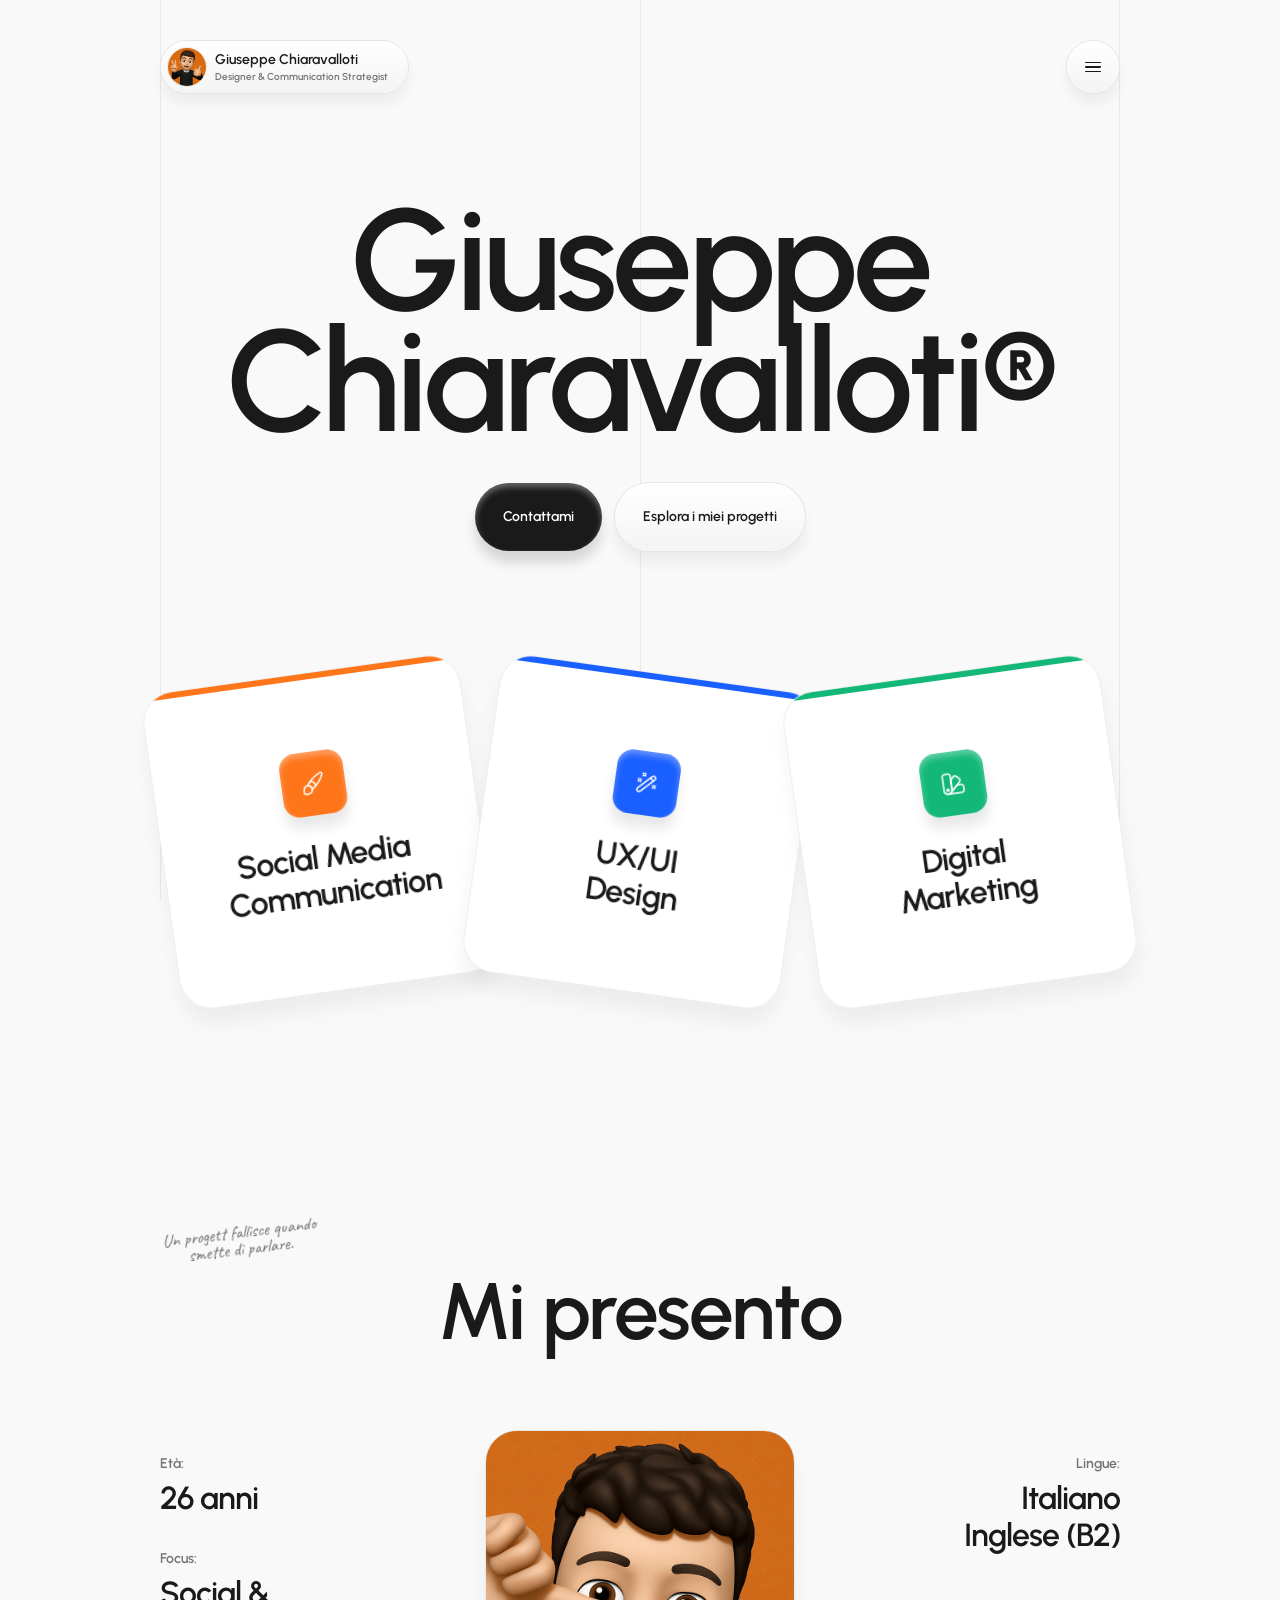
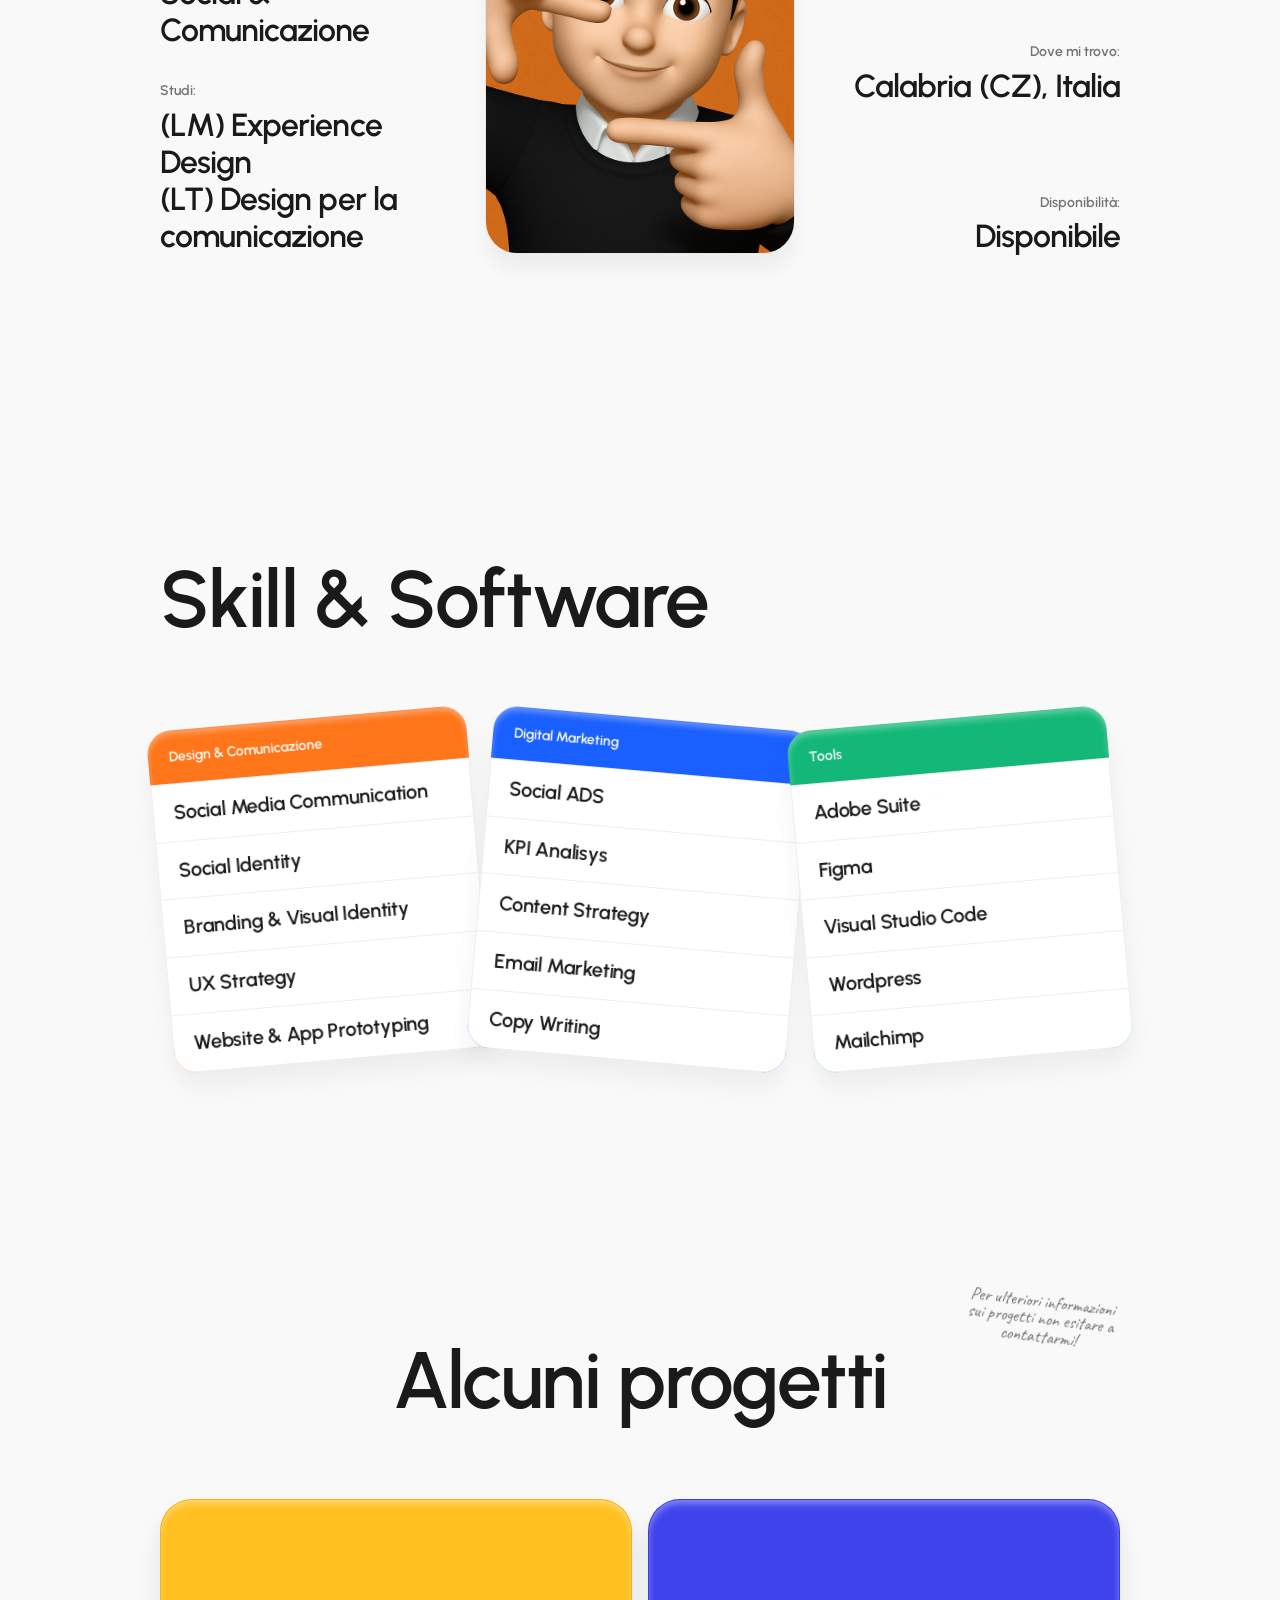
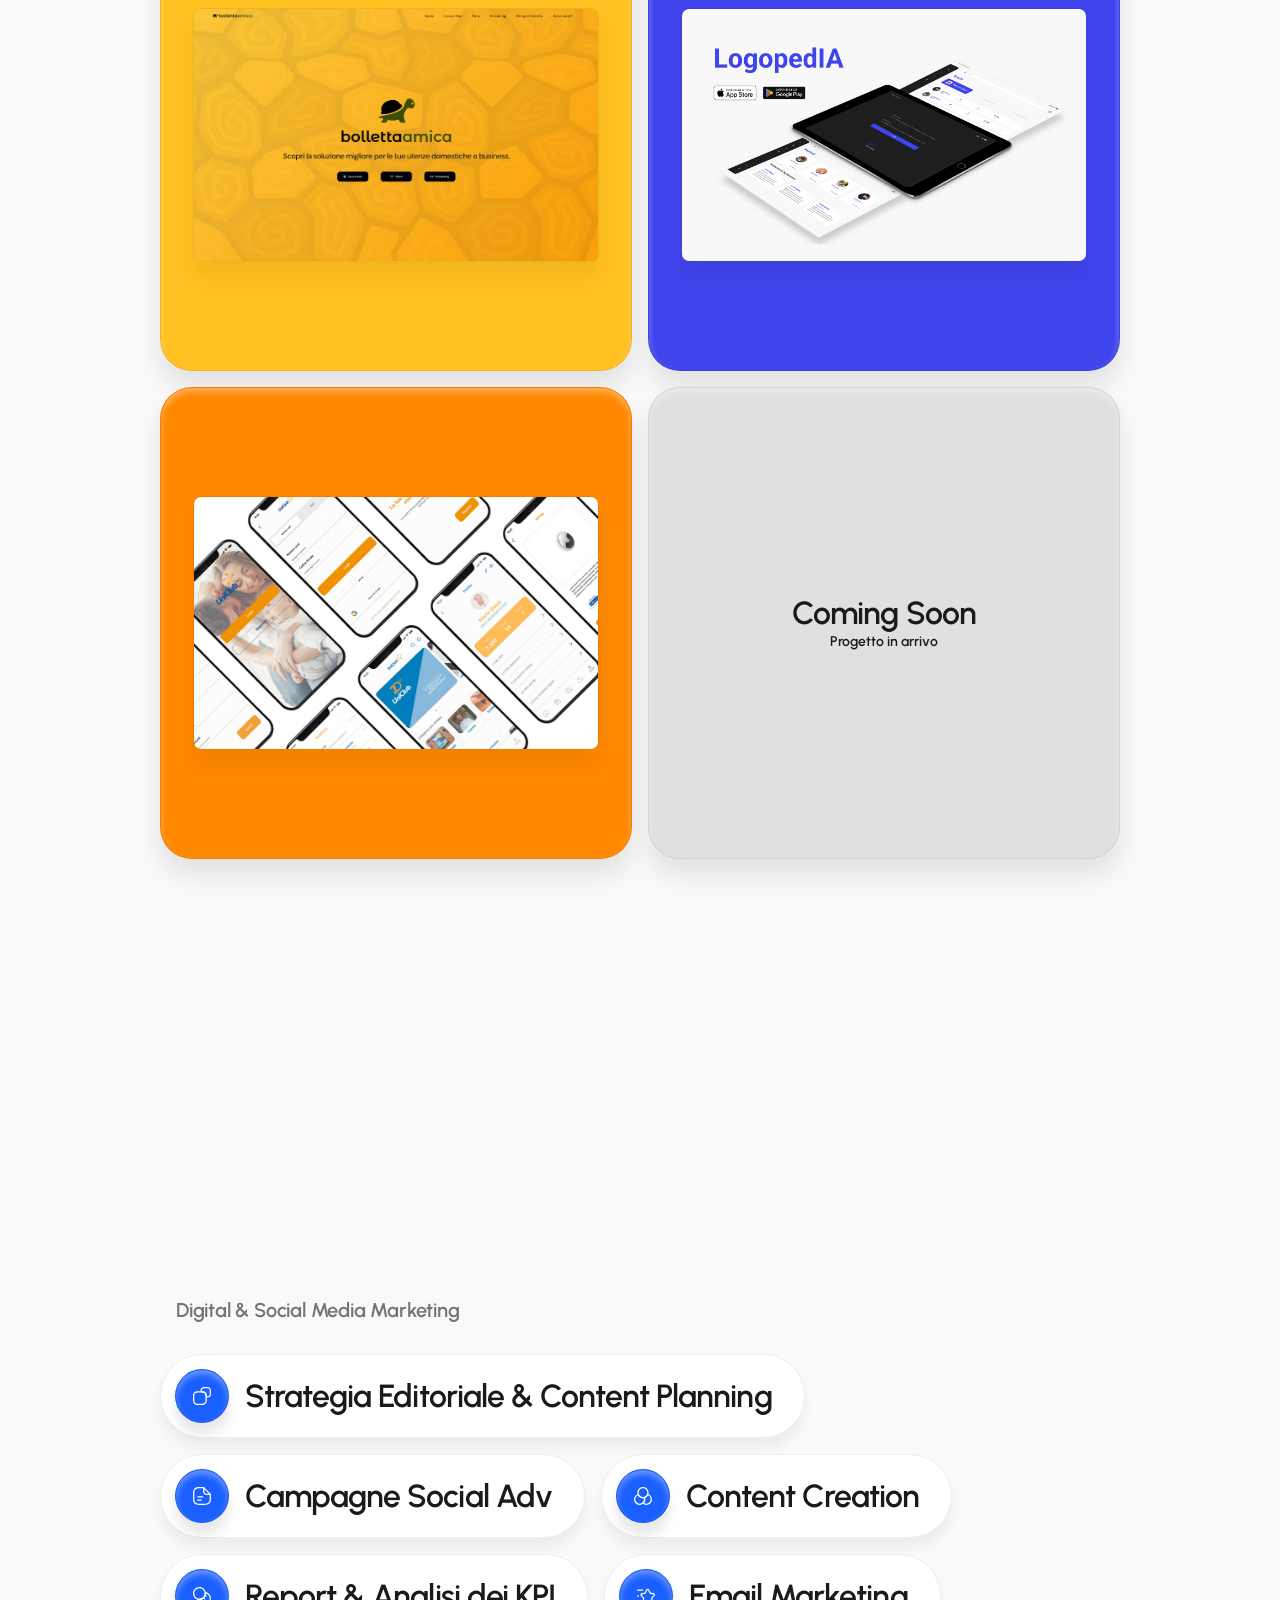
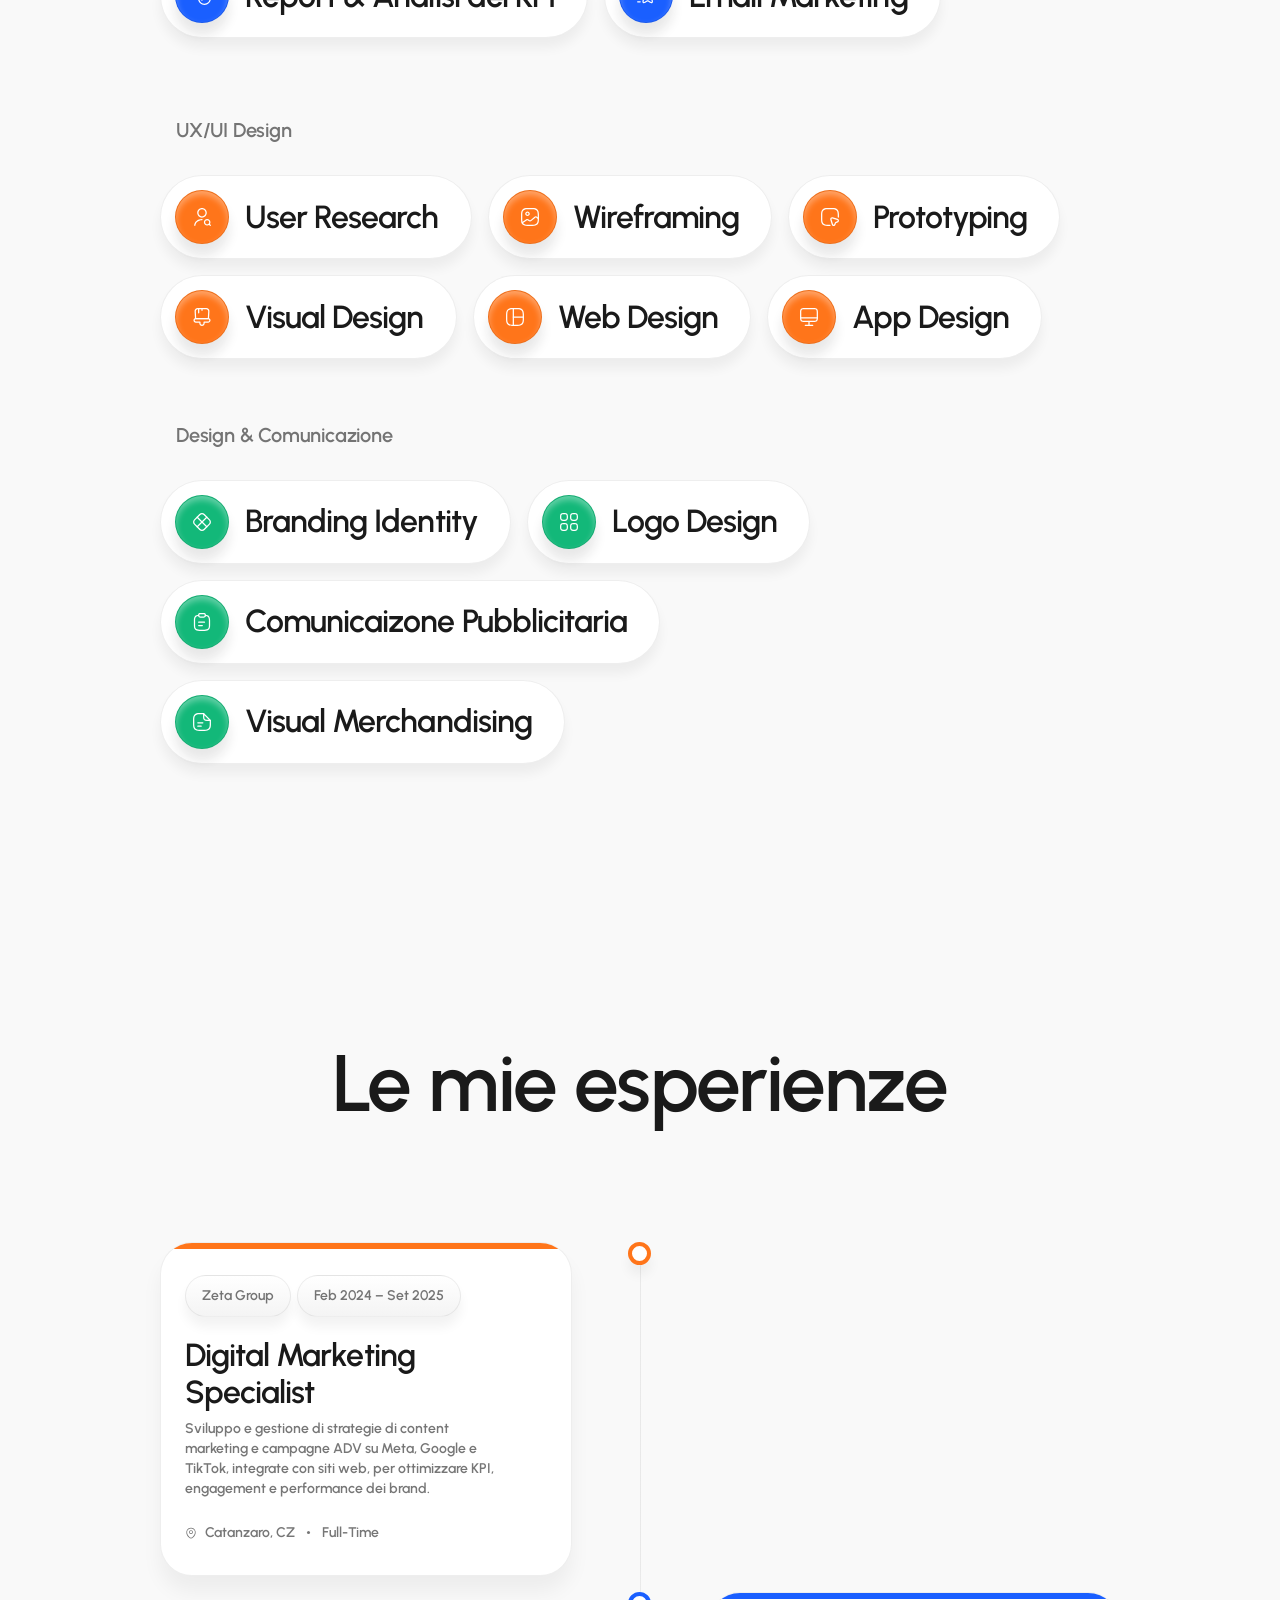
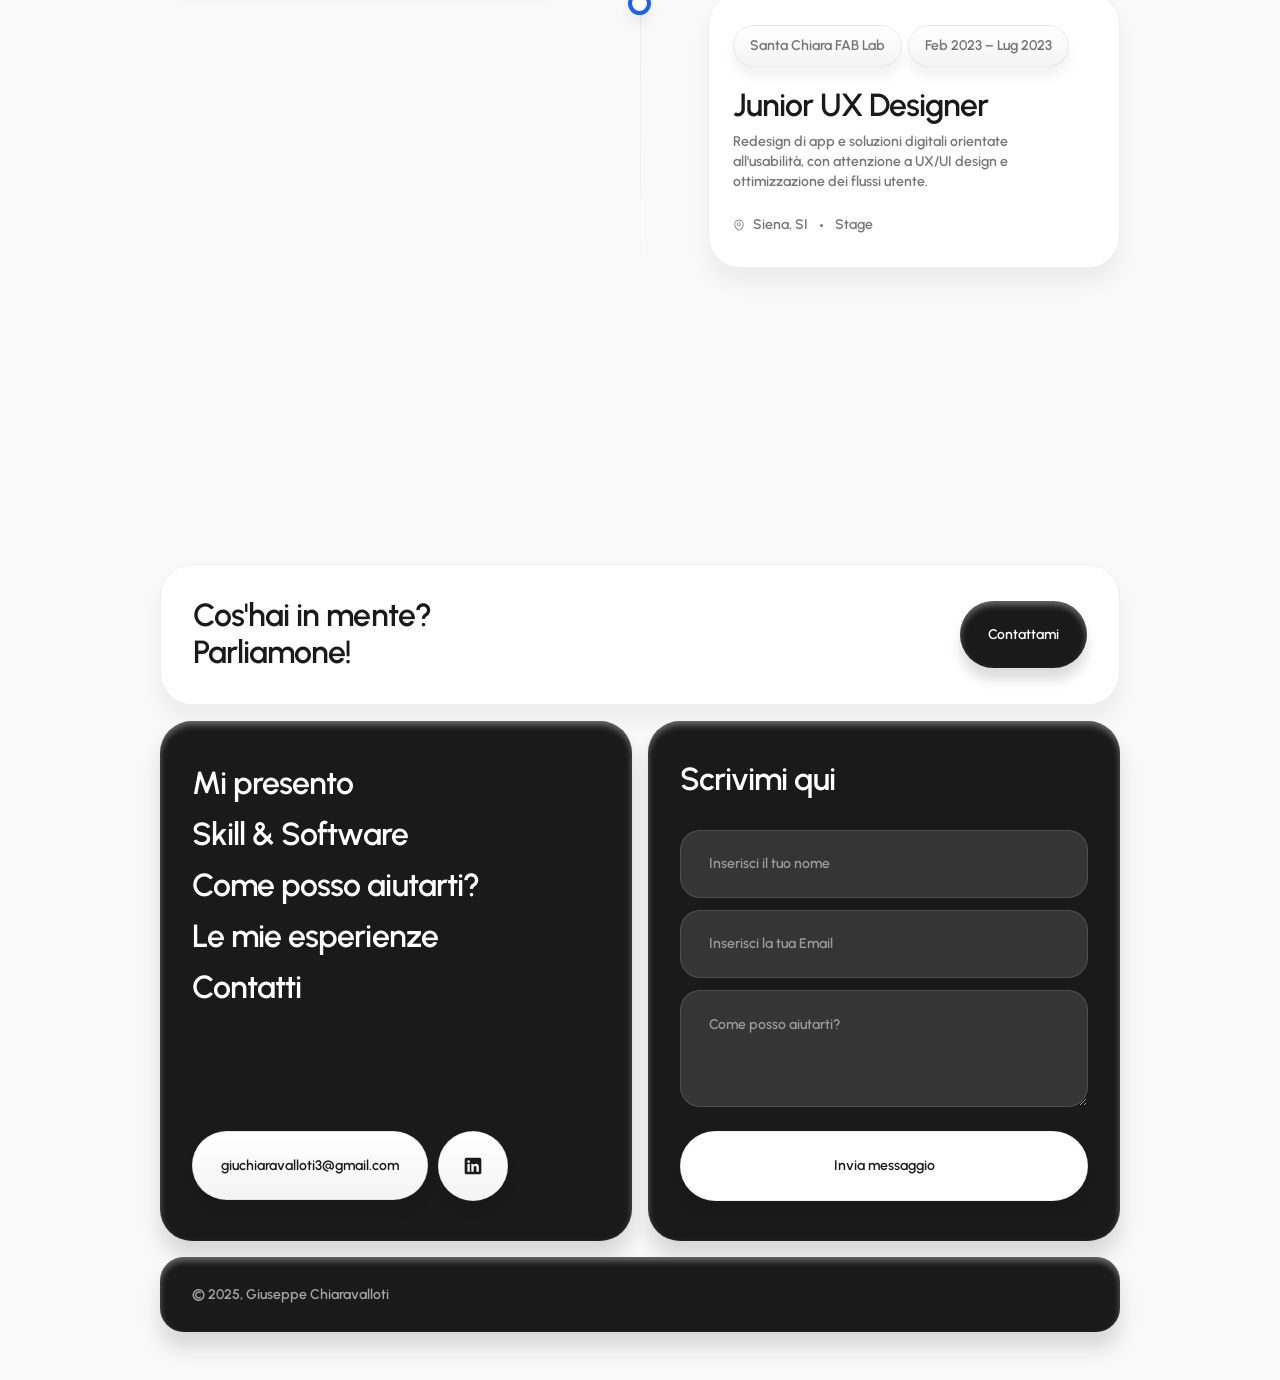
==== index.html @ de17a855 "recaptcha sul form" ====
<!DOCTYPE html>
<html data-wf-page="67daf0e9495d4f8da6fded02" data-wf-site="67daf0e9495d4f8da6fdecf4" lang="en" data-wf-locale="en">

<head>
    <meta charset="utf-8">
    <title>Giuseppe Chiaravalloti – Designer & Communication Strategist</title>

    <!-- Meta Description -->
    <meta name="description"
        content="Portfolio di Giuseppe Chiaravalloti, Social Media Manager, Digital Marketing Designer e Communication Specialist. Specializzato in strategie di comunicazione, branding e design per il marketing digitale.">

    <!-- Open Graph -->
    <meta property="og:type" content="website">
    <meta property="og:title" content="Giuseppe Chiaravalloti – Designer & Communication Strategist">
    <meta property="og:description"
        content="Portfolio di Giuseppe Chiaravalloti, Social Media Manager, Digital Marketing Designer e Communication Specialist. Specializzato in strategie di comunicazione, branding e design per il marketing digitale.">
    <meta property="og:image" content="https://giuseppechiaravalloti.art/images/Anteprima.png">
    <meta property="og:url" content="https://giuseppechiaravalloti.art">

    <!-- Twitter Card -->
    <meta name="twitter:card" content="summary_large_image">
    <meta property="twitter:title" content="Giuseppe Chiaravalloti – Designer & Communication Strategist">
    <meta property="twitter:description"
        content="Portfolio di Giuseppe Chiaravalloti, Social Media Manager, Digital Marketing Designer e Communication Specialist. Specializzato in strategie di comunicazione, branding e design per il marketing digitale.">
    <meta property="twitter:image" content="https://giuseppechiaravalloti.art/images/Anteprima.png">

    <!-- Viewport & Other -->
    <meta name="viewport" content="width=device-width, initial-scale=1">
    <meta name="generator" content="Webflow">

    <!-- Styles & Fonts -->
    <link rel="stylesheet" href="css/style.css" type="text/css">
    <link href="https://fonts.googleapis.com" rel="preconnect">
    <link href="https://fonts.gstatic.com" rel="preconnect" crossorigin="anonymous">
    <script src="js/webfont.js" type="text/javascript"></script>
    <script type="text/javascript">
        WebFont.load({ google: { families: ["Urbanist:600", "Caveat:regular"] } });
    </script>
    <script type="text/javascript">
        !function (o, c) {
            var n = c.documentElement, t = " w-mod-";
            n.className += t + "js",
                ("ontouchstart" in o || (o.DocumentTouch && c instanceof DocumentTouch)) && (n.className += t + "touch")
        }(window, document);
    </script>

    <!-- Icons -->
    <link rel="icon" href="images/favicon.png" type="image/png">
    <link rel="shortcut icon" href="images/favicon.ico" type="image/x-icon">
    <link rel="icon" type="image/svg+xml" href="images/favicon.svg">
    <link rel="apple-touch-icon" sizes="180x180" href="images/apple-touch-icon.png">
    <meta name="apple-mobile-web-app-title" content="Giuseppe Chiaravalloti">

    <!-- Web App Manifest -->
    <link rel="manifest" href="manifest.json">

    <!-- hCaptcha -->
    <script src="https://js.hcaptcha.com/1/api.js" async defer></script>


    <!-- Basic Style -->
    <style>
        body {
            -webkit-font-smoothing: antialiased;
            -moz-font-smoothing: antialiased;
            -o-font-smoothing: antialiased;
        }
    </style>
</head>


<body>
    <nav data-wf--nav--variant="base" class="nav">
        <div class="w-layout-blockcontainer container w-container">
            <div class="nav-content">
                <div class="logo"><a href="/" aria-current="page" class="logo-content w-inline-block w--current"><img
                            src="images/gc.png" loading="lazy" alt="Giuseppe Chiaravalloti" class="logo-person-image">
                        <div class="logo-person-info">
                            <div class="semibold-s">Giuseppe Chiaravalloti</div>
                            <div class="semibold-xs logo-person-position">Designer & Communication Strategist</div>
                        </div>
                    </a>
                    <div class="logo-icon-button"><a data-wf--icon-button--variant="small"
                            href="mailto:giuseppechiaravalloti3@gmail.com?subject=Ciao!"
                            class="icon-button w-variant-1bda0970-cbb0-e0e6-2417-bcb7c546688c w-inline-block"><img
                                src="images/67dbd9e5fdc56c9a143bfb6c_Sms.svg" loading="lazy" alt="Email"
                                class="icon-button-media w-variant-1bda0970-cbb0-e0e6-2417-bcb7c546688c">
                            <div class="icon-button-background"></div>
                        </a></div>
                    <div class="logo-background"></div>
                </div>
                <div class="menu-icon-button"><a data-wf--icon-button--variant="big" href="/" aria-current="page"
                        class="icon-button w-inline-block w--current"><img
                            src="images/67dbe82e4cd8c9bbd04ee299_Home.svg" loading="lazy" alt="Home"
                            class="icon-button-media">
                        <div class="icon-button-background"></div>
                    </a></div>
                <div class="menu-button">
                    <div class="menu-button-icon">
                        <div class="menu-button-icon-line first-line"></div>
                        <div class="menu-button-icon-line second-line"></div>
                        <div class="menu-button-icon-line third-line"></div>
                    </div>
                    <div class="menu-button-background"></div>
                </div>
            </div>
        </div>
        <div class="menu">
            <div class="w-layout-blockcontainer container menu-container w-container">
                <div class="menu-content">
                    <div class="nav-menu">
                        <div class="nav-menu-items"><a data-wf--menu-item--variant="nav" href="#about"
                                class="menu-item w-variant-6e9aa1ab-8704-d00c-4b8d-5a12211e1586 w-inline-block">
                                <div class="menu-item-text w-variant-6e9aa1ab-8704-d00c-4b8d-5a12211e1586">Mi presento
                                </div>
                            </a><a data-wf--menu-item--variant="nav" href="#skill"
                                class="menu-item w-variant-6e9aa1ab-8704-d00c-4b8d-5a12211e1586 w-inline-block">
                                <div class="menu-item-text w-variant-6e9aa1ab-8704-d00c-4b8d-5a12211e1586">Skill &
                                    Software</div>
                            </a><a data-wf--menu-item--variant="nav" href="#services"
                                class="menu-item w-variant-6e9aa1ab-8704-d00c-4b8d-5a12211e1586 w-inline-block">
                                <div class="menu-item-text w-variant-6e9aa1ab-8704-d00c-4b8d-5a12211e1586">Come posso
                                    aiutarti?
                                </div>
                            </a><a data-wf--menu-item--variant="nav" href="#experience"
                                class="menu-item w-variant-6e9aa1ab-8704-d00c-4b8d-5a12211e1586 w-inline-block">
                                <div class="menu-item-text w-variant-6e9aa1ab-8704-d00c-4b8d-5a12211e1586">Le mie
                                    esperienze
                                </div>
                            </a><a data-wf--menu-item--variant="nav" href="#contact"
                                class="menu-item w-variant-6e9aa1ab-8704-d00c-4b8d-5a12211e1586 w-inline-block">
                                <div class="menu-item-text w-variant-6e9aa1ab-8704-d00c-4b8d-5a12211e1586">Contatti
                                </div>
                            </a></div>
                    </div>
                    <div class="semibold-s">© 2025, Giuseppe Chiaravalloti</div>
                </div>
            </div>
            <div class="lines">
                <div class="w-layout-blockcontainer container w-container">
                    <div class="lines-content">
                        <div class="line"></div>
                        <div class="line"></div>
                        <div class="line"></div>
                    </div>
                </div>
            </div>
        </div>
    </nav>
    <div class="lines">
        <div class="w-layout-blockcontainer container w-container">
            <div class="lines-content">
                <div class="line"></div>
                <div class="line"></div>
                <div class="line"></div>
            </div>
        </div>
    </div>
    <main class="hero">
        <div class="w-layout-blockcontainer container w-container">
            <div class="hero-content">
                <div class="hero-offer">
                    <div class="hero-heading">
                        <h1 class="h1">Giuseppe<br>Chiaravalloti®</h1>
                    </div>
                    <div class="buttons-wrapper"><a data-wf--button--variant="primary"
                            href="mailto:giuseppechiaravalloti3@gmail.com?subject=Ciao!" class="button w-inline-block">
                            <div class="semibold-s button-text">Contattami</div>
                            <div class="button-background"></div>
                        </a><a data-wf--button--variant="secondary" href="#works"
                            class="button w-variant-382221c4-5720-5285-ed6e-a2be61dc1132 w-inline-block">
                            <div class="semibold-s button-text">Esplora i miei progetti</div>
                            <div class="button-background w-variant-382221c4-5720-5285-ed6e-a2be61dc1132"></div>
                        </a></div>
                </div>
                <div class="rotated-blocks">
                    <div class="industry-block-wrapper first-block">
                        <div data-wf--industry-block--variant="orange" class="industry-block">
                            <div data-wf--icon-block--variant="orange" class="icon-block"><img
                                    src="images/67dbf814800e4647a624cf1b_Brush.svg" loading="lazy" alt=""
                                    class="icon-block-media"></div>
                            <div class="industrty-block-heading">
                                <h3 class="h3 industry-block-name">Social Media<br>Communication</h3>
                            </div>
                            <div class="industry-block-line"></div>
                        </div>
                    </div>
                    <div class="industry-block-wrapper second-block">
                        <div data-wf--industry-block--variant="blue" class="industry-block">
                            <div data-wf--icon-block--variant="blue"
                                class="icon-block w-variant-987ae8be-7901-82e6-b30a-44956ad60e00"><img
                                    src="images/67dbf823018d9fdacc6f674a_Magic%20Pen.svg" loading="lazy" alt=""
                                    class="icon-block-media"></div>
                            <div class="industrty-block-heading">
                                <h3 class="h3 industry-block-name">UX/UI<br>Design</h3>
                            </div>
                            <div class="industry-block-line w-variant-f71ad031-af63-308a-8193-2f28d2c75262"></div>
                        </div>
                    </div>
                    <div class="industry-block-wrapper third-block">
                        <div data-wf--industry-block--variant="green" class="industry-block">
                            <div data-wf--icon-block--variant="green"
                                class="icon-block w-variant-0ed7c6b6-8130-fc1e-514a-2c03df56a5c0"><img
                                    src="images/67dbf81426898258e753dcc7_Color%20Swatch.svg" loading="lazy" alt=""
                                    class="icon-block-media"></div>
                            <div class="industrty-block-heading">
                                <h3 class="h3 industry-block-name">Digital<br>Marketing</h3>
                            </div>
                            <div class="industry-block-line w-variant-b568697b-b4cd-65cf-ea39-b88b7c3f28e4"></div>
                        </div>
                    </div>
                </div>
            </div>
        </div>
    </main>
    <section id="about" class="section">
        <div class="w-layout-blockcontainer container w-container">
            <div class="section-content">
                <div class="section-heading center-heading">
                    <div class="heading-wrapper center-heading">
                        <h2 class="h2">Mi presento</h2>
                        <p class="handwritten heading-left-caption">Un progett fallisce quando smette di parlare.</p>
                    </div>
                </div>
                <div class="about-info">
                    <div class="about-info-blocks">
                        <div data-wf--info-block--variant="left" class="info-block">
                            <div class="semibold-s info-block-name">Età:</div>
                            <div class="semibold-l info-block-value">26 anni</div>
                        </div>
                        <div data-wf--info-block--variant="left" class="info-block">
                            <div class="semibold-s info-block-name">Focus:</div>
                            <div class="semibold-l info-block-value">Social & Comunicazione</div>
                        </div>
                        <div data-wf--info-block--variant="left" class="info-block">
                            <div class="semibold-s info-block-name">Studi:</div>
                            <div class="semibold-l info-block-value">(LM) Experience Design <br> (LT) Design per la
                                comunicazione </div>
                        </div>
                    </div><img src="images/minigc.png" loading="lazy"
                        id="w-node-_8d1a3b84-7967-f3fd-42db-723978cef5bf-a6fded02" alt="Giuseppe Chiaravalloti"
                        class="about-image">
                    <div id="w-node-f19b1a86-9dea-1840-303c-07d2718aea40-a6fded02" class="about-info-blocks">
                        <div data-wf--info-block--variant="right"
                            class="info-block w-variant-c6723cf6-f98c-16bb-aef3-a9a5ed6363b9">
                            <div class="semibold-s info-block-name">Lingue:</div>
                            <div class="semibold-l info-block-value">Italiano <br> Inglese (B2) </div>
                        </div>
                        <div data-wf--info-block--variant="right"
                            class="info-block w-variant-c6723cf6-f98c-16bb-aef3-a9a5ed6363b9">
                            <div class="semibold-s info-block-name">Dove mi trovo:</div>
                            <div class="semibold-l info-block-value">Calabria (CZ), Italia</div>
                        </div>
                        <div data-wf--info-block--variant="right"
                            class="info-block w-variant-c6723cf6-f98c-16bb-aef3-a9a5ed6363b9">
                            <div class="semibold-s info-block-name">Disponibilità:</div>
                            <div class="semibold-l info-block-value">Disponibile</div>
                        </div>
                    </div>
                </div>
            </div>
    </section>
    <section id="skill" class="section">
        <div class="w-layout-blockcontainer container w-container">
            <div class="section-content">
                <div class="section-heading">
                    <div class="heading-wrapper">
                        <h2 class="h2">Skill & Software</h2>
                    </div>
                </div>
                <div class="rotated-blocks skill-blocks">
                    <div class="skill-block-wrapper first-block">
                        <div data-wf--skill-block--variant="orange" class="skill-block">
                            <div class="skill-block-header">
                                <div class="semibold-s">Design & Comunicazione</div>
                            </div>
                            <div class="skill-items">
                                <div class="skill-item">
                                    <div class="semibold-m">Social Media Communication</div>
                                </div>
                                <div class="skill-item">
                                    <div class="semibold-m">Social Identity</div>
                                </div>
                                <div class="skill-item">
                                    <div class="semibold-m">Branding & Visual Identity</div>
                                </div>
                                <div class="skill-item">
                                    <div class="semibold-m">UX Strategy</div>
                                </div>
                                <div class="skill-item">
                                    <div class="semibold-m">Website & App Prototyping</div>
                                </div>
                            </div>
                        </div>
                    </div>
                    <div class="skill-block-wrapper second-block">
                        <div data-wf--skill-block--variant="blue"
                            class="skill-block w-variant-d8dfce16-dac7-6012-5a84-a44c383e3874">
                            <div class="skill-block-header">
                                <div class="semibold-s">Digital Marketing</div>
                            </div>
                            <div class="skill-items">
                                <div class="skill-item">
                                    <div class="semibold-m">Social ADS</div>
                                </div>
                                <div class="skill-item">
                                    <div class="semibold-m">KPI Analisys</div>
                                </div>
                                <div class="skill-item">
                                    <div class="semibold-m">Content Strategy</div>
                                </div>
                                <div class="skill-item">
                                    <div class="semibold-m">Email Marketing </div>
                                </div>
                                <div class="skill-item">
                                    <div class="semibold-m">Copy Writing</div>
                                </div>
                            </div>
                        </div>
                    </div>
                    <div class="skill-block-wrapper third-block">
                        <div data-wf--skill-block--variant="green"
                            class="skill-block w-variant-578e06c4-4dcb-2c68-87c3-b366f6ea326d">
                            <div class="skill-block-header">
                                <div class="semibold-s">Tools</div>
                            </div>
                            <div class="skill-items">
                                <div class="skill-item">
                                    <div class="semibold-m">Adobe Suite</div>
                                </div>
                                <div class="skill-item">
                                    <div class="semibold-m">Figma</div>
                                </div>
                                <div class="skill-item">
                                    <div class="semibold-m">Visual Studio Code</div>
                                </div>
                                <div class="skill-item">
                                    <div class="semibold-m">Wordpress</div>
                                </div>
                                <div class="skill-item">
                                    <div class="semibold-m">Mailchimp</div>
                                </div>
                            </div>
                        </div>
                    </div>
                </div>
                <!--<div class="cta-banner">
                    <h3 class="h3 cta-banner-heading">Hai un'idea?</h3>
                    <div class="buttons-wrapper"><a data-wf--button--variant="primary"
                            href="mailto:giuseppechiaravalloti3@gmail.com?subject=Ciao!" class="button w-inline-block">
                            <div class="semibold-s button-text">Contattami</div>
                            <div class="button-background"></div>
                        </a>
                    </div>-->
            </div>
        </div>
        </div>
    </section>
    <section id="works" class="section">
        <div class="w-layout-blockcontainer container w-container">
            <div class="section-content">
                <div class="section-heading center-heading">
                    <div class="heading-wrapper center-heading">
                        <h2 class="h2">Alcuni progetti</h2>
                        <p class="handwritten heading-right-caption">Per ulteriori informazioni sui progetti non esitare
                            a contattarmi!</p>
                    </div>
                </div>
                <div class="works-list-wrapper w-dyn-list">
                    <div role="list" class="works-list w-dyn-items">
                        <div role="listitem" class="works-item w-dyn-item"><a style="background-color:#ffc020"
                                href="bollettaamica.html" target="_blank" class="work-block w-inline-block">
                                <div class="work-block-cover-wrapper"><img src="images/coverba.jpg" loading="lazy"
                                        alt="UniClub" class="work-block-cover"></div>
                                <div class="work-block-info-wrapper">
                                    <div class="work-block-info">
                                        <div data-wf--pill--variant="black"
                                            class="pill w-variant-e82741cb-cac9-98bb-5421-fe985df79575">
                                            <div class="semibold-s">Bolletta Amica</div>
                                        </div>
                                        <div data-wf--pill--variant="black"
                                            class="pill w-variant-e82741cb-cac9-98bb-5421-fe985df79575">
                                            <div class="pill-shape w-variant-e82741cb-cac9-98bb-5421-fe985df79575">
                                            </div>
                                            <div class="semibold-s">Digital Brand Redesign</div>
                                        </div>
                                    </div>
                                </div>
                            </a></div>
                        <div role="listitem" class="works-item w-dyn-item">
                            <a style="background-color:#4044ed" href="logopedia.html" target="_self"
                                class="work-block w-inline-block">
                                <div class="work-block-cover-wrapper">
                                    <img src="images/coverlo.jpg" loading="lazy" alt="LogopedIA"
                                        class="work-block-cover">
                                </div>
                                <div class="work-block-info-wrapper">
                                    <div class="work-block-info">
                                        <div data-wf--pill--variant="black"
                                            class="pill w-variant-e82741cb-cac9-98bb-5421-fe985df79575">
                                            <div class="semibold-s">LogopedIA</div>
                                        </div>
                                        <div data-wf--pill--variant="black"
                                            class="pill w-variant-e82741cb-cac9-98bb-5421-fe985df79575">
                                            <div class="pill-shape w-variant-e82741cb-cac9-98bb-5421-fe985df79575">
                                            </div>
                                            <div class="semibold-s">Concept Branding</div>
                                        </div>
                                    </div>
                                </div>
                            </a>
                        </div>
                        <!-- PER AGGIUNGERE CASE STUDIES TOGLIERE COMMENTI -->
                        <div role="listitem" class="works-item w-dyn-item"><a style="background-color:#ff8800"
                                href="uniclub.html" target="_blank" class="work-block w-inline-block">
                                <div class="work-block-cover-wrapper"><img src="images/coverun.jpg" loading="lazy"
                                        alt="Uniclub" class="work-block-cover"></div>
                                <div class="work-block-info-wrapper">
                                    <div class="work-block-info">
                                        <div data-wf--pill--variant="black"
                                            class="pill w-variant-e82741cb-cac9-98bb-5421-fe985df79575">
                                            <div class="semibold-s">UniClub</div>
                                        </div>
                                        <div data-wf--pill--variant="black"
                                            class="pill w-variant-e82741cb-cac9-98bb-5421-fe985df79575">
                                            <div class="pill-shape w-variant-e82741cb-cac9-98bb-5421-fe985df79575">
                                            </div>
                                            <div class="semibold-s">UI Redesign</div>
                                        </div>
                                    </div>
                                </div>
                            </a></div>
                        <div role="listitem" class="works-item w-dyn-item">
                            <div class="work-block work-block-soon" style="background-color:#e0e0e0">
                                <div class="work-block-cover-wrapper work-block-soon-wrapper">
                                    <div class="soon-content" style="text-align: center;">
                                        <h3 class="h3 soon-title">Coming Soon</h3>
                                        <p class="semibold-s soon-description">Progetto in arrivo</p>
                                    </div>
                                </div>
                                <div class="work-block-info-wrapper">
                                    <div class="work-block-info">
                                        <div data-wf--pill--variant="black"
                                            class="pill w-variant-e82741cb-cac9-98bb-5421-fe985df79575">
                                            <div class="semibold-s">Prossimamente</div>
                                        </div>
                                        <div data-wf--pill--variant="black"
                                            class="pill w-variant-e82741cb-cac9-98bb-5421-fe985df79575">
                                            <div class="pill-shape w-variant-e82741cb-cac9-98bb-5421-fe985df79575">
                                            </div>
                                            <div class="semibold-s">2025</div>
                                        </div>
                                    </div>
                                </div>
                            </div>
                        </div>
                        <!-- <div role="listitem" class="works-item w-dyn-item"><a style="background-color:#b12023"
                                href="/works/ashford" target="_blank" class="work-block w-inline-block">
                                <div class="work-block-cover-wrapper"><img
                                        src="images/67dc1d3aff298a122eef0811_Cover.avif" loading="lazy" alt="Ashford"
                                        class="work-block-cover"></div>
                                <div class="work-block-info-wrapper">
                                    <div class="work-block-info">
                                        <div data-wf--pill--variant="black"
                                            class="pill w-variant-e82741cb-cac9-98bb-5421-fe985df79575">
                                            <div class="semibold-s">Ashford</div>
                                        </div>
                                        <div data-wf--pill--variant="black"
                                            class="pill w-variant-e82741cb-cac9-98bb-5421-fe985df79575">
                                            <div class="pill-shape w-variant-e82741cb-cac9-98bb-5421-fe985df79575">
                                            </div>
                                            <div class="semibold-s">Portfolio</div>
                                        </div>
                                    </div>
                                </div>
                            </a></div>
                        <div role="listitem" class="works-item w-dyn-item"><a style="background-color:#ffa947"
                                href="/works/mindspring" target="_blank" class="work-block w-inline-block">
                                <div class="work-block-cover-wrapper"><img
                                        src="images/67dc1ccbd80b00b961964645_Cover.avif" loading="lazy" alt="MindSpring"
                                        class="work-block-cover"></div>
                                <div class="work-block-info-wrapper">
                                    <div class="work-block-info">
                                        <div data-wf--pill--variant="black"
                                            class="pill w-variant-e82741cb-cac9-98bb-5421-fe985df79575">
                                            <div class="semibold-s">MindSpring</div>
                                        </div>
                                        <div data-wf--pill--variant="black"
                                            class="pill w-variant-e82741cb-cac9-98bb-5421-fe985df79575">
                                            <div class="pill-shape w-variant-e82741cb-cac9-98bb-5421-fe985df79575">
                                            </div>
                                            <div class="semibold-s">Education</div>
                                        </div>
                                    </div>
                                </div>
                            </a></div>
                        <div role="listitem" class="works-item w-dyn-item"><a style="background-color:#ffd900"
                                href="/works/cipher" target="_blank" class="work-block w-inline-block">
                                <div class="work-block-cover-wrapper"><img
                                        src="images/67dc1bf3f1943471e258de7b_Cover.avif" loading="lazy" alt="CIPHER"
                                        class="work-block-cover"></div>
                                <div class="work-block-info-wrapper">
                                    <div class="work-block-info">
                                        <div data-wf--pill--variant="black"
                                            class="pill w-variant-e82741cb-cac9-98bb-5421-fe985df79575">
                                            <div class="semibold-s">CIPHER</div>
                                        </div>
                                        <div data-wf--pill--variant="black"
                                            class="pill w-variant-e82741cb-cac9-98bb-5421-fe985df79575">
                                            <div class="pill-shape w-variant-e82741cb-cac9-98bb-5421-fe985df79575">
                                            </div>
                                            <div class="semibold-s">Agency</div>
                                        </div>
                                    </div>
                                </div>
                            </a></div>
                    </div>
                    <div role="navigation" aria-label="List" class="w-pagination-wrapper pagination"><a
                            href="?43aa05dd_page=2" aria-label="Next Page" class="w-pagination-next button">
                            <div class="semibold-s w-inline-block">Next</div>
                        </a>
                        <link rel="prerender" href="?43aa05dd_page=2">
                    </div>
                </div>
            </div>
        </div> -->
    </section>
    <section id="services" class="section">
        <div class="w-layout-blockcontainer container w-container">
            <div class="section-content medium-content-gap">
                <div class="section-heading">
                    <div class="heading-wrapper">
                        <h2 class="h2">Come posso aiutarti?</h2>
                    </div>
                </div>
                <div class="service-category">
                    <div class="servic-category-name">
                        <div class="semibold-m">Digital & Social Media Marketing</div>
                    </div>
                    <div class="service-blocks">
                        <div data-wf--service-block--variant="blue" class="service-block">
                            <div class="service-block-icon-wrapper w-variant-587c9257-2803-7694-7f51-2846242498c7">
                                <img src="images/67dc48e61d621a5add54d35c_Size.svg" loading="lazy" alt=""
                                    class="service-block-icon">
                            </div>
                            <div class="semibold-l">Strategia Editoriale & Content Planning</div>
                        </div>
                        <div data-wf--service-block--variant="blue" class="service-block">
                            <div class="service-block-icon-wrapper w-variant-587c9257-2803-7694-7f51-2846242498c7">
                                <img src="images/67dc498e96e7b817307b0573_Document%20Text.svg" loading="lazy" alt=""
                                    class="service-block-icon">
                            </div>
                            <div class="semibold-l">Campagne Social Adv</div>
                        </div>
                        <div data-wf--service-block--variant="blue" class="service-block">
                            <div class="service-block-icon-wrapper w-variant-587c9257-2803-7694-7f51-2846242498c7">
                                <img src="images/67dc48c555bcf2fcd1c8ee1d_Color%20Filter.svg" loading="lazy" alt=""
                                    class="service-block-icon">
                            </div>
                            <div class="semibold-l">Content Creation</div>
                        </div>
                        <div data-wf--service-block--variant="blue" class="service-block">
                            <div class="service-block-icon-wrapper w-variant-587c9257-2803-7694-7f51-2846242498c7">
                                <img src="images/67dc48c5ed515e0831fc0df4_Blend.svg" loading="lazy" alt=""
                                    class="service-block-icon">
                            </div>
                            <div class="semibold-l">Report & Analisi dei KPI</div>
                        </div>
                        <div data-wf--service-block--variant="blue" class="service-block">
                            <div class="service-block-icon-wrapper w-variant-587c9257-2803-7694-7f51-2846242498c7">
                                <img src="images/67dc48c596e7b8173079ee91_Star.svg" loading="lazy" alt=""
                                    class="service-block-icon">
                            </div>
                            <div class="semibold-l">Email Marketing</div>
                        </div>
                    </div>
                </div>
                <div class="services-info">
                    <div class="service-category">
                        <div class="servic-category-name">
                            <div class="semibold-m">UX/UI Design</div>
                        </div>
                        <div class="service-blocks">
                            <div data-wf--service-block--variant="orange" class="service-block">
                                <div class="service-block-icon-wrapper"><img
                                        src="images/67dc472876c638602f92083f_User%20Search.svg" loading="lazy" alt=""
                                        class="service-block-icon"></div>
                                <div class="semibold-l">User Research</div>
                            </div>
                            <div data-wf--service-block--variant="orange" class="service-block">
                                <div class="service-block-icon-wrapper"><img
                                        src="images/67dc4728a903e062c152125c_Gallery.svg" loading="lazy" alt=""
                                        class="service-block-icon"></div>
                                <div class="semibold-l">Wireframing</div>
                            </div>
                            <div data-wf--service-block--variant="orange" class="service-block">
                                <div class="service-block-icon-wrapper"><img
                                        src="images/67dc4728ae584e1619efecc8_Mouse%20Square.svg" loading="lazy" alt=""
                                        class="service-block-icon"></div>
                                <div class="semibold-l">Prototyping</div>
                            </div>
                            <div data-wf--service-block--variant="orange" class="service-block">
                                <div class="service-block-icon-wrapper"><img
                                        src="images/67dc4728ae584e1619efecbf_Brush%202.svg" loading="lazy" alt=""
                                        class="service-block-icon"></div>
                                <div class="semibold-l">Visual Design</div>
                            </div>
                            <div data-wf--service-block--variant="orange" class="service-block">
                                <div class="service-block-icon-wrapper"><img
                                        src="images/67dc472809b9445415af20d0_Grid.svg" loading="lazy" alt=""
                                        class="service-block-icon"></div>
                                <div class="semibold-l">Web Design</div>
                            </div>
                            <div data-wf--service-block--variant="orange" class="service-block">
                                <div class="service-block-icon-wrapper"><img
                                        src="images/67dc472850aea72e5656fb7e_Monitor.svg" loading="lazy" alt=""
                                        class="service-block-icon"></div>
                                <div class="semibold-l">App Design</div>
                            </div>
                        </div>
                    </div>
                    <div class="service-category">
                        <div class="servic-category-name">
                            <div class="semibold-m">Design &amp; Comunicazione</div>
                        </div>
                        <div class="service-blocks">
                            <div data-wf--service-block--variant="green" class="service-block">
                                <div class="service-block-icon-wrapper w-variant-c5a30e79-d298-4b5b-9e91-2af6d37e04c5">
                                    <img src="images/67dc498fe64bc5d9265b96c6_Main%20Component.svg" loading="lazy"
                                        alt="" class="service-block-icon">
                                </div>
                                <div class="semibold-l">Branding Identity</div>
                            </div>
                            <div data-wf--service-block--variant="green" class="service-block">
                                <div class="service-block-icon-wrapper w-variant-c5a30e79-d298-4b5b-9e91-2af6d37e04c5">
                                    <img src="images/67dc498ef54da15e52ae16b0_Category.svg" loading="lazy" alt=""
                                        class="service-block-icon">
                                </div>
                                <div class="semibold-l">Logo Design</div>
                            </div>
                            <div data-wf--service-block--variant="green" class="service-block">
                                <div class="service-block-icon-wrapper w-variant-c5a30e79-d298-4b5b-9e91-2af6d37e04c5">
                                    <img src="images/67dc498ee55457731a2ba0f6_Clipboard%20Text.svg" loading="lazy"
                                        alt="" class="service-block-icon">
                                </div>
                                <div class="semibold-l">Comunicaizone Pubblicitaria</div>
                            </div>
                            <div data-wf--service-block--variant="green" class="service-block">
                                <div class="service-block-icon-wrapper w-variant-c5a30e79-d298-4b5b-9e91-2af6d37e04c5">
                                    <img src="images/67dc498e96e7b817307b0573_Document%20Text.svg" loading="lazy" alt=""
                                        class="service-block-icon">
                                </div>
                                <div class="semibold-l">Visual Merchandising</div>
                            </div>
                        </div>
                    </div>
                </div>
            </div>
        </div>
        </div>
    </section>
    <section id="experience" class="section">
        <div class="w-layout-blockcontainer container w-container">
            <div class="section-content big-content-gap">
                <div class="section-heading center-heading">
                    <div class="heading-wrapper center-heading">
                        <h2 class="h2">Le mie esperienze</h2>
                    </div>
                </div>
                <div class="experience-blocks">
                    <!-- CARD VISIBILE: Zeta Group -->
                    <div data-wf--experience-block--variant="orange" class="experience-block">
                        <div class="experience-block-content">
                            <div class="pills-wrapper">
                                <div data-wf--pill--variant="default" class="pill">
                                    <div class="semibold-s">Zeta Group</div>
                                </div>
                                <div data-wf--pill--variant="default" class="pill">
                                    <div class="semibold-s">Feb 2024 – Set 2025</div>
                                </div>
                            </div>
                            <div class="experience-info">
                                <h3 class="h3">Digital Marketing Specialist</h3>
                                <p class="semibold-s experience-description">Sviluppo e gestione di strategie di content
                                    marketing e campagne ADV su Meta, Google e TikTok, integrate con siti web, per
                                    ottimizzare KPI, engagement e performance dei brand.</p>
                            </div>
                        </div>
                        <div class="experience-block-info">
                            <div class="icon-and-text">
                                <img src="images/67dd213394daf71acc90c9a9_Location.svg" loading="lazy" alt=""
                                    class="icon-and-text-media">
                                <div class="semibold-s">Catanzaro, CZ</div>
                            </div>
                            <div class="experience-block-info-divider"></div>
                            <div class="semibold-s">Full-Time</div>
                        </div>
                        <div class="experience-block-line"></div>
                    </div>
                    <div id="w-node-e0e178d9-2b9b-1b7c-4827-3d1730a20814-a6fded02" class="experience-circle-wrapper">
                        <div class="experience-circle"></div>
                    </div>
                    <div class="spacer"></div>
                    <div class="spacer"></div>

                    <!-- CARD COMMENTATA: Santa Chiara FAB Lab
    <div class="experience-circle-wrapper">
        <div class="experience-circle"></div>
    </div>
    <div data-wf--experience-block--variant="orange" class="experience-block">
        <div class="experience-block-content">
            <div class="pills-wrapper">
                <div data-wf--pill--variant="default" class="pill">
                    <div class="semibold-s">Santa Chiara FAB Lab</div>
                </div>
                <div data-wf--pill--variant="default" class="pill">
                    <div class="semibold-s">Feb 2023 – Lug 2023</div>
                </div>
            </div>
            <div class="experience-info">
                <h3 class="h3">Lead Product Designer</h3>
                <p class="semibold-s experience-description">Led design projects from concept to launch,
                    mentoring junior designers and teams.</p>
            </div>
        </div>
        <div class="experience-block-info">
            <div class="icon-and-text">
                <img src="images/67dd213394daf71acc90c9a9_Location.svg" loading="lazy" alt="" class="icon-and-text-media">
                <div class="semibold-s">Los Angeles, USA</div>
            </div>
            <div class="experience-block-info-divider"></div>
            <div class="semibold-s">Full-Time</div>
        </div>
        <div class="experience-block-line"></div>
    </div>
    <div class="spacer"></div>
    <div class="spacer"></div>
    -->

                    <!-- CARD COMMENTATA: Synthetix
    <div class="experience-circle-wrapper">
        <div class="experience-circle"></div>
    </div>
    <div data-wf--experience-block--variant="orange" class="experience-block">
        <div class="experience-block-content">
            <div class="pills-wrapper">
                <div data-wf--pill--variant="default" class="pill">
                    <div class="semibold-s">Synthetix</div>
                </div>
                <div data-wf--pill--variant="default" class="pill">
                    <div class="semibold-s">Sep 2020 – Apr 2022</div>
                </div>
            </div>
            <div class="experience-info">
                <h3 class="h3">UX Designer</h3>
                <p class="semibold-s experience-description">Collaborated with teams to create
                    user-friendly, engaging web and app experiences.</p>
            </div>
        </div>
        <div class="experience-block-info">
            <div class="icon-and-text">
                <img src="images/67dd213394daf71acc90c9a9_Location.svg" loading="lazy" alt="" class="icon-and-text-media">
                <div class="semibold-s">San Francisco, USA</div>
            </div>
            <div class="experience-block-info-divider"></div>
            <div class="semibold-s">Part-Time</div>
        </div>
        <div class="experience-block-line"></div>
    </div>
    <div id="w-node-de3e039f-477f-7080-eb96-3f0edd50002e-a6fded02" class="experience-circle-wrapper">
        <div class="experience-circle"></div>
    </div>
    <div class="spacer"></div>
    <div class="spacer"></div>
    -->

                    <!-- CARD VISIBILE: Santa Chiara FAB Lab (Junior UX Designer) -->
                    <div class="experience-circle-wrapper">
                        <div class="experience-circle blue-circle"></div>
                    </div>
                    <div data-wf--experience-block--variant="blue" class="experience-block">
                        <div class="experience-block-content">
                            <div class="pills-wrapper">
                                <div data-wf--pill--variant="default" class="pill">
                                    <div class="semibold-s">Santa Chiara FAB Lab</div>
                                </div>
                                <div data-wf--pill--variant="default" class="pill">
                                    <div class="semibold-s">Feb 2023 – Lug 2023</div>
                                </div>
                            </div>
                            <div class="experience-info">
                                <h3 class="h3">Junior UX Designer</h3>
                                <p class="semibold-s experience-description">Redesign di app e soluzioni digitali
                                    orientate all'usabilità, con attenzione a UX/UI design e ottimizzazione dei flussi
                                    utente.</p>
                            </div>
                        </div>
                        <div class="experience-block-info">
                            <div class="icon-and-text">
                                <img src="images/67dd213394daf71acc90c9a9_Location.svg" loading="lazy" alt=""
                                    class="icon-and-text-media">
                                <div class="semibold-s">Siena, SI</div>
                            </div>
                            <div class="experience-block-info-divider"></div>
                            <div class="semibold-s">Stage</div>
                        </div>
                        <div class="experience-block-line w-variant-b1f0c514-459d-38a3-58f0-5bbc7b806f3d"></div>
                    </div>
                    <div class="spacer"></div>
                    <div class="spacer"></div>

                    <!-- CARD COMMENTATA: Algenius
    <div class="experience-circle-wrapper">
        <div class="experience-circle blue-circle"></div>
    </div>
    <div data-wf--experience-block--variant="blue" class="experience-block">
        <div class="experience-block-content">
            <div class="pills-wrapper">
                <div data-wf--pill--variant="default" class="pill">
                    <div class="semibold-s">Algenius</div>
                </div>
                <div data-wf--pill--variant="default" class="pill">
                    <div class="semibold-s">Aug 2019 – Sep 2020</div>
                </div>
            </div>
            <div class="experience-info">
                <h3 class="h3">Junior UX Designer</h3>
                <p class="semibold-s experience-description">Redesign di app e soluzioni digitali
                    orientate all'usabilità, con attenzione a UX/UI design e ottimizzazione dei flussi
                    utente.</p>
            </div>
        </div>
        <div class="experience-block-info">
            <div class="icon-and-text">
                <img src="images/67dd213394daf71acc90c9a9_Location.svg" loading="lazy" alt="" class="icon-and-text-media">
                <div class="semibold-s">Siena, SI</div>
            </div>
            <div class="experience-block-info-divider"></div>
            <div class="semibold-s">Stage</div>
        </div>
        <div class="experience-block-line w-variant-b1f0c514-459d-38a3-58f0-5bbc7b806f3d"></div>
    </div>
    <div id="w-node-defaa1c5-d44f-4971-c81f-79418670211d-a6fded02" class="experience-circle-wrapper">
        <div class="experience-circle blue-circle"></div>
    </div>
    <div class="spacer"></div>
    <div class="spacer"></div>
    -->

                    <!-- CARD NON VISIBILE: Rubettino Editore
                    <div class="spacer"></div>
                    <div class="spacer"></div>
                    <div class="spacer"></div>
                    <div class="experience-circle-wrapper">
                        <div class="experience-circle green-circle"></div>
                    </div>
                    <div data-wf--experience-block--variant="green" class="experience-block">
                        <div class="experience-block-content">
                            <div class="pills-wrapper">
                                <div data-wf--pill--variant="default" class="pill">
                                    <div class="semibold-s">Rubettino Editore</div>
                                </div>
                                <div data-wf--pill--variant="default" class="pill">
                                    <div class="semibold-s">2017</div>
                                </div>
                            </div>
                            <div class="experience-info">
                                <h3 class="h3">Graphic Designer</h3>
                                <p class="semibold-s experience-description">Progettazione grafica di materiali
                                    editoriali, curando layout e contenuti visivi con focus su design moderno e
                                    leggibilità.</p>
                            </div>
                        </div>
                        <div class="experience-block-info">
                            <div class="icon-and-text">
                                <img src="images/67dd213394daf71acc90c9a9_Location.svg" loading="lazy" alt=""
                                    class="icon-and-text-media">
                                <div class="semibold-s">Soveria Mannelli, CZ</div>
                            </div>
                            <div class="experience-block-info-divider"></div>
                            <div class="semibold-s">Stage</div>
                        </div>
                        <div class="experience-block-line w-variant-9632afdc-7aeb-d8ae-b4e9-7c12e7793afe"></div>
                    </div>
                    <div class="spacer"></div>
                    <div class="spacer"></div>-->



                    <!-- CARD COMMENTATA: SkyRice Co.
    <div class="spacer"></div>
    <div class="spacer"></div>
    <div class="experience-circle-wrapper">
        <div class="experience-circle green-circle"></div>
    </div>
    <div data-wf--experience-block--variant="green" class="experience-block">
        <div class="experience-block-content">
            <div class="pills-wrapper">
                <div data-wf--pill--variant="default" class="pill">
                    <div class="semibold-s">SkyRice Co.</div>
                </div>
                <div data-wf--pill--variant="default" class="pill">
                    <div class="semibold-s">Dec 2016 – Oct 2018</div>
                </div>
            </div>
            <div class="experience-info">
                <h3 class="h3">Graphic Designer</h3>
                <p class="semibold-s experience-description">Progettazione grafica di materiali
                    editoriali, curando layout e contenuti visivi con focus su design moderno e
                    leggibilità.</p>
            </div>
        </div>
        <div class="experience-block-info">
            <div class="icon-and-text">
                <img src="images/67dd213394daf71acc90c9a9_Location.svg" loading="lazy" alt="" class="icon-and-text-media">
                <div class="semibold-s">Soveria Mannelli, CZ</div>
            </div>
            <div class="experience-block-info-divider"></div>
            <div class="semibold-s">Stage</div>
        </div>
        <div class="experience-block-line w-variant-9632afdc-7aeb-d8ae-b4e9-7c12e7793afe"></div>
    </div>
    -->

                    <!-- Timeline verticale -->
                    <div class="experience-line"></div>
                </div>
                <!--div class="values-info">
                    <div class="block-heading-wrapper">
                        <div class="block-heading">
                            <h3 class="h3">In sintesi</h3>
                        </div>
                    </div>
                    <div class="rotated-blocks value-blocks">
                        <div class="value-block-wrapper first-block">
                            <div data-wf--value-block--variant="orange" class="value-block">
                                <div class="value">15+</div>
                                <div class="semibold-m">Profili Social Gestiti</div>
                                <div class="value-block-line"></div>
                            </div>
                        </div>
                        <div class="value-block-wrapper second-block">
                            <div data-wf--value-block--variant="blue" class="value-block">
                                <div class="value">10+</div>
                                <div class="semibold-m">Siti Web Online</div>
                                <div class="value-block-line w-variant-a900366a-8978-04ff-ee86-ed25f5a12fcc"></div>
                            </div>
                        </div>
                        <div class="value-block-wrapper third-block">
                            <div data-wf--value-block--variant="green" class="value-block">
                                <div class="value">34+</div>
                                <div class="semibold-m">Campagne Adv Live</div>
                                <div class="value-block-line w-variant-9c6665fb-3fe1-30b5-eb17-178ee12073e3"></div>
                            </div>
                        </div>
                    </div>
                </div>
            </div>
        </div>
    </section>
    <section class="section">
        <div class="w-layout-blockcontainer container w-container">
            <div class="section-content">
                <div class="section-heading center-heading">
                    <div class="heading-wrapper center-heading">
                        <h2 class="h2">Feedback that inspires</h2>
                    </div>
                </div>
                <div class="testimonials">
                    <div data-wf--testimonial--variant="left" class="testimonial">
                        <div class="testimonial-block">
                            <div class="testimonial-text-wrapper">
                                <p class="semibold-m testimonial-text">“Giuseppe truly understands how to turn complex
                                    ideas into simple, elegant designs. Working with her was seamless and inspiring.”
                                </p>
                            </div>
                            <div class="testimonial-person-info-wrapper"><img
                                    src="images/67e125fd5bc5b46200b36714_Testimonial%20Image%201.avif" loading="lazy"
                                    alt="John Anderson" class="testimonial-person-image">
                                <div class="testimonial-person-info">
                                    <div class="semibold-s">John Anderson</div>
                                    <div class="semibold-xs testimonial-person-position">Product Manager at UniClub</div>
                                </div>
                            </div>
                        </div>
                        <div class="testimonial-logo-wrapper"><a href="https://www.google.com/" target="_blank"
                                class="testimonial-logo w-inline-block"><img
                                    src="images/67e12750cb6e30cd8eb1fd71_Logo%201.svg" loading="lazy" alt="UniClub"
                                    class="testimonial-logo-image"></a></div>
                    </div>
                    <div data-wf--testimonial--variant="right"
                        class="testimonial w-variant-836156a2-ba2c-bd24-0e8a-18bad9a6065d">
                        <div class="testimonial-block w-variant-836156a2-ba2c-bd24-0e8a-18bad9a6065d">
                            <div class="testimonial-text-wrapper">
                                <p class="semibold-m testimonial-text">"Giuseppe delivered beautiful, responsive designs
                                    that exceeded our expectations. Professional and creative from start to finish."</p>
                            </div>
                            <div class="testimonial-person-info-wrapper"><img
                                    src="images/67e125fde5f671b141f86b67_Testimonial%20Image%202.avif" loading="lazy"
                                    alt="Julia Simpson" class="testimonial-person-image">
                                <div class="testimonial-person-info">
                                    <div class="semibold-s">Julia Simpson</div>
                                    <div class="semibold-xs testimonial-person-position">Founder at Cipher</div>
                                </div>
                            </div>
                        </div>
                        <div class="testimonial-logo-wrapper w-variant-836156a2-ba2c-bd24-0e8a-18bad9a6065d"><a
                                href="https://www.google.com/" target="_blank"
                                class="testimonial-logo w-inline-block"><img
                                    src="images/67e12750c06e337579a8606e_Logo%202.svg" loading="lazy" alt="Cipher"
                                    class="testimonial-logo-image"></a></div>
                    </div>
                    <div data-wf--testimonial--variant="left" class="testimonial">
                        <div class="testimonial-block">
                            <div class="testimonial-text-wrapper">
                                <p class="semibold-m testimonial-text">"Giuseppe’s ability to communicate complex ideas
                                    through clean design made our product shine. Her attention to detail was
                                    impressive."</p>
                            </div>
                            <div class="testimonial-person-info-wrapper"><img
                                    src="images/67e125fddd5f54abea1e2ed6_Testimonial%20Image%203.avif" loading="lazy"
                                    alt="Mark Thompson" class="testimonial-person-image">
                                <div class="testimonial-person-info">
                                    <div class="semibold-s">Mark Thompson</div>
                                    <div class="semibold-xs testimonial-person-position">CEO at MindSpring</div>
                                </div>
                            </div>
                        </div>
                        <div class="testimonial-logo-wrapper"><a href="https://www.google.com/" target="_blank"
                                class="testimonial-logo w-inline-block"><img
                                    src="images/67e1275019bc4a85c34500b1_Logo%203.svg" loading="lazy" alt="MindSpring"
                                    class="testimonial-logo-image"></a></div>
                    </div>
                </div>
            </div>
        </div>
    </section>
    <section id="certifications" class="section">
        <div class="w-layout-blockcontainer container w-container">
            <div class="section-content medium-content-gap">
                <div class="section-heading">
                    <div class="heading-wrapper">
                        <h2 class="h2">Certified in what I love</h2>
                        <p class="handwritten heading-right-caption mobile-shift">Certified credentials that back my
                            work.</p>
                    </div>
                    <div class="section-heading-button"><a data-wf--button--variant="primary"
                            href="mailto:giuseppechiaravalloti3@gmail.com?subject=Ciao!" class="button w-inline-block">
                            <div class="semibold-s button-text">Let’s build</div>
                            <div class="button-background"></div>
                        </a></div>
                </div>
                <div class="certificate-blocks"><a data-wf--certificate-block--variant="orange"
                        href="https://www.google.com/" target="_blank" class="certificate-block w-inline-block">
                        <div class="semibold-xs">Issued Jan 2025</div><img
                            src="images/67eba15f5eb1b06ad9edf1bb_Logo%201.svg" loading="lazy" alt="Logo Ipsum"
                            class="certificate-block-logo">
                        <div class="semibold-s">UX Design Certificate</div>
                        <div class="certificate-icon-wrapper"><img
                                src="images/67e12cc3dbc7c781a987a7e6_Arrow%20Right.svg" loading="lazy" alt=""
                                class="certificate-icon"></div>
                        <div class="certificate-block-line"></div>
                    </a><a data-wf--certificate-block--variant="orange" href="https://www.google.com/" target="_blank"
                        class="certificate-block w-inline-block">
                        <div class="semibold-xs">Issued Nov 2024</div><img
                            src="images/67eba15f6908b01b3cc2f15d_Logo%202.svg" loading="lazy" alt="Logo Ipsum"
                            class="certificate-block-logo">
                        <div class="semibold-s">Figma Design Certification</div>
                        <div class="certificate-icon-wrapper"><img
                                src="images/67e12cc3dbc7c781a987a7e6_Arrow%20Right.svg" loading="lazy" alt=""
                                class="certificate-icon"></div>
                        <div class="certificate-block-line"></div>
                    </a><a data-wf--certificate-block--variant="blue" href="https://www.google.com/" target="_blank"
                        class="certificate-block w-inline-block">
                        <div class="semibold-xs">Issued Aug 2024</div><img
                            src="images/67eba15fb008ca924e1a2e64_Logo%203.svg" loading="lazy" alt="Logo Ipsum"
                            class="certificate-block-logo">
                        <div class="semibold-s">Interaction Design Specialization</div>
                        <div class="certificate-icon-wrapper"><img
                                src="images/67e12cc3dbc7c781a987a7e6_Arrow%20Right.svg" loading="lazy" alt=""
                                class="certificate-icon"></div>
                        <div class="certificate-block-line w-variant-4f6b73d1-b526-a0fb-2e58-9b0ac37c0ea2"></div>
                    </a><a data-wf--certificate-block--variant="blue" href="https://www.google.com/" target="_blank"
                        class="certificate-block w-inline-block">
                        <div class="semibold-xs">Issued Mar 2024</div><img
                            src="images/67eba15f3f72026b19912583_Logo%204.svg" loading="lazy" alt="Logo Ipsum"
                            class="certificate-block-logo">
                        <div class="semibold-s">Motion Design for UI</div>
                        <div class="certificate-icon-wrapper"><img
                                src="images/67e12cc3dbc7c781a987a7e6_Arrow%20Right.svg" loading="lazy" alt=""
                                class="certificate-icon"></div>
                        <div class="certificate-block-line w-variant-4f6b73d1-b526-a0fb-2e58-9b0ac37c0ea2"></div>
                    </a><a data-wf--certificate-block--variant="green" href="https://www.google.com/" target="_blank"
                        class="certificate-block w-inline-block">
                        <div class="semibold-xs">Issued Dec 2023</div><img
                            src="images/67eba15f5eb1b06ad9edf1bb_Logo%201.svg" loading="lazy" alt="Logo Ipsum"
                            class="certificate-block-logo">
                        <div class="semibold-s">Design Tokens & Automation</div>
                        <div class="certificate-icon-wrapper"><img
                                src="images/67e12cc3dbc7c781a987a7e6_Arrow%20Right.svg" loading="lazy" alt=""
                                class="certificate-icon"></div>
                        <div class="certificate-block-line w-variant-b9bed5c0-82f0-5bdf-da07-9a9a0fd5ad13"></div>
                    </a><a data-wf--certificate-block--variant="green" href="https://www.google.com/" target="_blank"
                        class="certificate-block w-inline-block">
                        <div class="semibold-xs">Issued Sep 2023</div><img
                            src="images/67eba15f6908b01b3cc2f15d_Logo%202.svg" loading="lazy" alt="Logo Ipsum"
                            class="certificate-block-logo">
                        <div class="semibold-s">Design System Foundations</div>
                        <div class="certificate-icon-wrapper"><img
                                src="images/67e12cc3dbc7c781a987a7e6_Arrow%20Right.svg" loading="lazy" alt=""
                                class="certificate-icon"></div>
                        <div class="certificate-block-line w-variant-b9bed5c0-82f0-5bdf-da07-9a9a0fd5ad13"></div>
                    </a></div>
            </div>
        </div>-->
    </section>
    <footer id="contact" data-wf--footer--variant="default" class="footer">
        <div class="w-layout-blockcontainer container w-container">
            <div class="footer-content">
                <div class="cta-banner">
                    <h3 class="h3 cta-banner-heading">Cos'hai in mente? <Br> Parliamone!</h3>
                    <div class="buttons-wrapper"><a data-wf--button--variant="primary"
                            href="mailto:giuseppechiaravalloti3@gmail.com?subject=Ciao!" class="button w-inline-block">
                            <div class="semibold-s button-text">Contattami</div>
                            <div class="button-background"></div>
                        </a></div>
                </div>
                <div class="footer-wrapper">
                    <div class="footer-block">
                        <div class="footer-menu"><a data-wf--menu-item--variant="footer" href="#about"
                                class="menu-item w-inline-block">
                                <div class="menu-item-text">Mi presento</div>
                            </a><a data-wf--menu-item--variant="footer" href="#skill" class="menu-item w-inline-block">
                                <div class="menu-item-text">Skill & Software</div>
                            </a><a data-wf--menu-item--variant="footer" href="#services"
                                class="menu-item w-inline-block">
                                <div class="menu-item-text">Come posso aiutarti?</div>
                            </a><a data-wf--menu-item--variant="footer" href="#experience"
                                class="menu-item w-inline-block">
                                <div class="menu-item-text">Le mie esperienze</div>
                            </a><a data-wf--menu-item--variant="footer" href="#contact"
                                class="menu-item w-inline-block">
                                <div class="menu-item-text">Contatti</div>
                            </a></div>
                        <div class="footer-buttons"><a data-wf--button--variant="secondary"
                                href="mailto:giuseppechiaravalloti3@gmail.com?subject=Ciao!"
                                class="button w-variant-382221c4-5720-5285-ed6e-a2be61dc1132 w-inline-block">
                                <div class="semibold-s button-text">giuchiaravalloti3@gmail.com</div>
                                <div class="button-background w-variant-382221c4-5720-5285-ed6e-a2be61dc1132"></div>
                            </a>
                            <div class="social-icons"><a data-wf--icon-button--variant="large"
                                    href="https://www.linkedin.com/in/giuseppe-chiaravalloti-9453481a0/" target="_blank"
                                    class="icon-button w-variant-dce112c1-2860-72ae-f7b8-7d1e5f66b378 w-inline-block"><img
                                        src="images/67e131bbb315eeaf48e6f950_LinkedIn.svg" loading="lazy" alt="LinkedIn"
                                        class="icon-button-media">
                                    <div class="icon-button-background"></div>
                                </a></div>
                        </div>
                    </div>
                    <div id="w-node-_73e13dfc-b210-5bc7-b5d7-f39e23141254-2314123d" class="contact-form">
                        <h3 class="h3">Scrivimi qui</h3>
                        <div class="form-block w-form">
                            <form id="email-form" action="https://api.web3forms.com/submit" method="POST" class="form">
                                <!-- Access Key -->
                                <input type="hidden" name="access_key" value="9b812a21-d951-401b-b1df-d26b9225acd8">

                                <!-- Redirect personalizzato -->
                                <input type="hidden" name="redirect"
                                    value="https://giuseppechiaravalloti.art/thankyouform.html">

                                <!-- Subject personalizzato -->
                                <input type="hidden" name="subject" value="Nuovo messaggio dal portfolio">

                                <input class="form-input w-input" maxlength="256" name="name"
                                    placeholder="Inserisci il tuo nome" type="text" required>

                                <input class="form-input w-input" maxlength="256" name="email"
                                    placeholder="Inserisci la tua Email" type="email" required>

                                <textarea required placeholder="Come posso aiutarti?" maxlength="5000" name="message"
                                    class="form-input text-area w-input"></textarea>

                                <!-- hCaptcha -->
                                <div class="h-captcha" data-sitekey="af908c9a-80b6-4c1a-a622-f26c21fad98e"></div>

                                <input type="submit" class="button form-button w-button" value="Invia messaggio">
                            </form>
                            <div class="success-message w-form-done">
                                <div class="success-message-content">
                                    <div class="semibold-m success-message-text">Il tuo messaggio è stato inviato!</div>
                                </div>
                            </div>

                            <div class="error-message w-form-fail">
                                <div class="semibold-s">Oops, qualcosa è andato storto! Riprova ora.</div>
                            </div>
                        </div>
                    </div>
                </div>
                <div class="footer-legal">
                    <div class="semibold-s">© 2025, Giuseppe Chiaravalloti</div>
                </div>
            </div>
        </div>
    </footer>
    <script src="js/jquery-3.5.1.min.dc5e7f18c8.js" type="text/javascript" crossorigin="anonymous"></script>
    <script src="js/webflow.schunk.4a394eb5af8156f2.js" type="text/javascript"></script>
    <script src="js/main.js" type="text/javascript"></script>
</body>

</html>
---- css/style.css ----
html {
  -webkit-text-size-adjust: 100%;
  -ms-text-size-adjust: 100%;
  font-family: sans-serif;
}

body {
  margin: 0;
}

article,
aside,
details,
figcaption,
figure,
footer,
header,
hgroup,
main,
menu,
nav,
section,
summary {
  display: block;
}

audio,
canvas,
progress,
video {
  vertical-align: baseline;
  display: inline-block;
}

audio:not([controls]) {
  height: 0;
  display: none;
}

[hidden],
template {
  display: none;
}

a {
  background-color: #0000;
}

a:active,
a:hover {
  outline: 0;
}

abbr[title] {
  border-bottom: 1px dotted;
}

b,
strong {
  font-weight: bold;
}

dfn {
  font-style: italic;
}

h1 {
  margin: .67em 0;
  font-size: 2em;
}

mark {
  color: #000;
  background: #ff0;
}

small {
  font-size: 80%;
}

sub,
sup {
  vertical-align: baseline;
  font-size: 75%;
  line-height: 0;
  position: relative;
}

sup {
  top: -.5em;
}

sub {
  bottom: -.25em;
}

img {
  border: 0;
}

svg:not(:root) {
  overflow: hidden;
}

hr {
  box-sizing: content-box;
  height: 0;
}

pre {
  overflow: auto;
}

code,
kbd,
pre,
samp {
  font-family: monospace;
  font-size: 1em;
}

button,
input,
optgroup,
select,
textarea {
  color: inherit;
  font: inherit;
  margin: 0;
}

button {
  overflow: visible;
}

button,
select {
  text-transform: none;
}

button,
html input[type="button"],
input[type="reset"] {
  -webkit-appearance: button;
  cursor: pointer;
}

button[disabled],
html input[disabled] {
  cursor: default;
}

button::-moz-focus-inner,
input::-moz-focus-inner {
  border: 0;
  padding: 0;
}

input {
  line-height: normal;
}

input[type="checkbox"],
input[type="radio"] {
  box-sizing: border-box;
  padding: 0;
}

input[type="number"]::-webkit-inner-spin-button,
input[type="number"]::-webkit-outer-spin-button {
  height: auto;
}

input[type="search"] {
  -webkit-appearance: none;
}

input[type="search"]::-webkit-search-cancel-button,
input[type="search"]::-webkit-search-decoration {
  -webkit-appearance: none;
}

legend {
  border: 0;
  padding: 0;
}

textarea {
  overflow: auto;
}

optgroup {
  font-weight: bold;
}

table {
  border-collapse: collapse;
  border-spacing: 0;
}

td,
th {
  padding: 0;
}

@font-face {
  font-family: webflow-icons;
  src: url("[data-uri]") format("truetype");
  font-weight: normal;
  font-style: normal;
}

[class^="w-icon-"],
[class*=" w-icon-"] {
  speak: none;
  font-variant: normal;
  text-transform: none;
  -webkit-font-smoothing: antialiased;
  -moz-osx-font-smoothing: grayscale;
  font-style: normal;
  font-weight: normal;
  line-height: 1;
  font-family: webflow-icons !important;
}

.w-icon-slider-right:before {
  content: "";
}

.w-icon-slider-left:before {
  content: "";
}

.w-icon-nav-menu:before {
  content: "";
}

.w-icon-arrow-down:before,
.w-icon-dropdown-toggle:before {
  content: "";
}

.w-icon-file-upload-remove:before {
  content: "";
}

.w-icon-file-upload-icon:before {
  content: "";
}

* {
  box-sizing: border-box;
}

html {
  height: 100%;
}

body {
  color: #333;
  background-color: #fff;
  min-height: 100%;
  margin: 0;
  font-family: Arial, sans-serif;
  font-size: 14px;
  line-height: 20px;
}

img {
  vertical-align: middle;
  max-width: 100%;
  display: inline-block;
}

html.w-mod-touch * {
  background-attachment: scroll !important;
}

.w-block {
  display: block;
}

.w-inline-block {
  max-width: 100%;
  display: inline-block;
}

.w-clearfix:before,
.w-clearfix:after {
  content: " ";
  grid-area: 1 / 1 / 2 / 2;
  display: table;
}

.w-clearfix:after {
  clear: both;
}

.w-hidden {
  display: none;
}

.w-button {
  color: #fff;
  line-height: inherit;
  cursor: pointer;
  background-color: #3898ec;
  border: 0;
  border-radius: 0;
  padding: 9px 15px;
  text-decoration: none;
  display: inline-block;
}

input.w-button {
  -webkit-appearance: button;
}

html[data-w-dynpage] [data-w-cloak] {
  color: #0000 !important;
}

.w-code-block {
  margin: unset;
}

pre.w-code-block code {
  all: inherit;
}

.w-optimization {
  display: contents;
}

.w-webflow-badge,
.w-webflow-badge>img {
  box-sizing: unset;
  width: unset;
  height: unset;
  max-height: unset;
  max-width: unset;
  min-height: unset;
  min-width: unset;
  margin: unset;
  padding: unset;
  float: unset;
  clear: unset;
  border: unset;
  border-radius: unset;
  background: unset;
  background-image: unset;
  background-position: unset;
  background-size: unset;
  background-repeat: unset;
  background-origin: unset;
  background-clip: unset;
  background-attachment: unset;
  background-color: unset;
  box-shadow: unset;
  transform: unset;
  direction: unset;
  font-family: unset;
  font-weight: unset;
  color: unset;
  font-size: unset;
  line-height: unset;
  font-style: unset;
  font-variant: unset;
  text-align: unset;
  letter-spacing: unset;
  -webkit-text-decoration: unset;
  text-decoration: unset;
  text-indent: unset;
  text-transform: unset;
  list-style-type: unset;
  text-shadow: unset;
  vertical-align: unset;
  cursor: unset;
  white-space: unset;
  word-break: unset;
  word-spacing: unset;
  word-wrap: unset;
  transition: unset;
}

.w-webflow-badge {
  white-space: nowrap;
  cursor: pointer;
  box-shadow: 0 0 0 1px #0000001a, 0 1px 3px #0000001a;
  visibility: visible !important;
  opacity: 1 !important;
  z-index: 2147483647 !important;
  color: #aaadb0 !important;
  overflow: unset !important;
  background-color: #fff !important;
  border-radius: 3px !important;
  width: auto !important;
  height: auto !important;
  margin: 0 !important;
  padding: 6px !important;
  font-size: 12px !important;
  line-height: 14px !important;
  text-decoration: none !important;
  display: inline-block !important;
  position: fixed !important;
  inset: auto 12px 12px auto !important;
  transform: none !important;
}

.w-webflow-badge>img {
  position: unset;
  visibility: unset !important;
  opacity: 1 !important;
  vertical-align: middle !important;
  display: inline-block !important;
}

h1,
h2,
h3,
h4,
h5,
h6 {
  margin-bottom: 10px;
  font-weight: bold;
}

h1 {
  margin-top: 20px;
  font-size: 38px;
  line-height: 44px;
}

h2 {
  margin-top: 20px;
  font-size: 32px;
  line-height: 36px;
}

h3 {
  margin-top: 20px;
  font-size: 24px;
  line-height: 30px;
}

h4 {
  margin-top: 10px;
  font-size: 18px;
  line-height: 24px;
}

h5 {
  margin-top: 10px;
  font-size: 14px;
  line-height: 20px;
}

h6 {
  margin-top: 10px;
  font-size: 12px;
  line-height: 18px;
}

p {
  margin-top: 0;
  margin-bottom: 10px;
}

blockquote {
  border-left: 5px solid #e2e2e2;
  margin: 0 0 10px;
  padding: 10px 20px;
  font-size: 18px;
  line-height: 22px;
}

figure {
  margin: 0 0 10px;
}

figcaption {
  text-align: center;
  margin-top: 5px;
}

ul,
ol {
  margin-top: 0;
  margin-bottom: 10px;
  padding-left: 40px;
}

.w-list-unstyled {
  padding-left: 0;
  list-style: none;
}

.w-embed:before,
.w-embed:after {
  content: " ";
  grid-area: 1 / 1 / 2 / 2;
  display: table;
}

.w-embed:after {
  clear: both;
}

.w-video {
  width: 100%;
  padding: 0;
  position: relative;
}

.w-video iframe,
.w-video object,
.w-video embed {
  border: none;
  width: 100%;
  height: 100%;
  position: absolute;
  top: 0;
  left: 0;
}

fieldset {
  border: 0;
  margin: 0;
  padding: 0;
}

button,
[type="button"],
[type="reset"] {
  cursor: pointer;
  -webkit-appearance: button;
  border: 0;
}

.w-form {
  margin: 0 0 15px;
}

.w-form-done {
  text-align: center;
  background-color: #ddd;
  padding: 20px;
  display: none;
}

.w-form-fail {
  background-color: #ffdede;
  margin-top: 10px;
  padding: 10px;
  display: none;
}

label {
  margin-bottom: 5px;
  font-weight: bold;
  display: block;
}

.w-input,
.w-select {
  color: #333;
  vertical-align: middle;
  background-color: #fff;
  border: 1px solid #ccc;
  width: 100%;
  height: 38px;
  margin-bottom: 10px;
  padding: 8px 12px;
  font-size: 14px;
  line-height: 1.42857;
  display: block;
}

.w-input::placeholder,
.w-select::placeholder {
  color: #999;
}

.w-input:focus,
.w-select:focus {
  border-color: #3898ec;
  outline: 0;
}

.w-input[disabled],
.w-select[disabled],
.w-input[readonly],
.w-select[readonly],
fieldset[disabled] .w-input,
fieldset[disabled] .w-select {
  cursor: not-allowed;
}

.w-input[disabled]:not(.w-input-disabled),
.w-select[disabled]:not(.w-input-disabled),
.w-input[readonly],
.w-select[readonly],
fieldset[disabled]:not(.w-input-disabled) .w-input,
fieldset[disabled]:not(.w-input-disabled) .w-select {
  background-color: #eee;
}

textarea.w-input,
textarea.w-select {
  height: auto;
}

.w-select {
  background-color: #f3f3f3;
}

.w-select[multiple] {
  height: auto;
}

.w-form-label {
  cursor: pointer;
  margin-bottom: 0;
  font-weight: normal;
  display: inline-block;
}

.w-radio {
  margin-bottom: 5px;
  padding-left: 20px;
  display: block;
}

.w-radio:before,
.w-radio:after {
  content: " ";
  grid-area: 1 / 1 / 2 / 2;
  display: table;
}

.w-radio:after {
  clear: both;
}

.w-radio-input {
  float: left;
  margin: 3px 0 0 -20px;
  line-height: normal;
}

.w-file-upload {
  margin-bottom: 10px;
  display: block;
}

.w-file-upload-input {
  opacity: 0;
  z-index: -100;
  width: .1px;
  height: .1px;
  position: absolute;
  overflow: hidden;
}

.w-file-upload-default,
.w-file-upload-uploading,
.w-file-upload-success {
  color: #333;
  display: inline-block;
}

.w-file-upload-error {
  margin-top: 10px;
  display: block;
}

.w-file-upload-default.w-hidden,
.w-file-upload-uploading.w-hidden,
.w-file-upload-error.w-hidden,
.w-file-upload-success.w-hidden {
  display: none;
}

.w-file-upload-uploading-btn {
  cursor: pointer;
  background-color: #fafafa;
  border: 1px solid #ccc;
  margin: 0;
  padding: 8px 12px;
  font-size: 14px;
  font-weight: normal;
  display: flex;
}

.w-file-upload-file {
  background-color: #fafafa;
  border: 1px solid #ccc;
  flex-grow: 1;
  justify-content: space-between;
  margin: 0;
  padding: 8px 9px 8px 11px;
  display: flex;
}

.w-file-upload-file-name {
  font-size: 14px;
  font-weight: normal;
  display: block;
}

.w-file-remove-link {
  cursor: pointer;
  width: auto;
  height: auto;
  margin-top: 3px;
  margin-left: 10px;
  padding: 3px;
  display: block;
}

.w-icon-file-upload-remove {
  margin: auto;
  font-size: 10px;
}

.w-file-upload-error-msg {
  color: #ea384c;
  padding: 2px 0;
  display: inline-block;
}

.w-file-upload-info {
  padding: 0 12px;
  line-height: 38px;
  display: inline-block;
}

.w-file-upload-label {
  cursor: pointer;
  background-color: #fafafa;
  border: 1px solid #ccc;
  margin: 0;
  padding: 8px 12px;
  font-size: 14px;
  font-weight: normal;
  display: inline-block;
}

.w-icon-file-upload-icon,
.w-icon-file-upload-uploading {
  width: 20px;
  margin-right: 8px;
  display: inline-block;
}

.w-icon-file-upload-uploading {
  height: 20px;
}

.w-container {
  max-width: 940px;
  margin-left: auto;
  margin-right: auto;
}

.w-container:before,
.w-container:after {
  content: " ";
  grid-area: 1 / 1 / 2 / 2;
  display: table;
}

.w-container:after {
  clear: both;
}

.w-container .w-row {
  margin-left: -10px;
  margin-right: -10px;
}

.w-row:before,
.w-row:after {
  content: " ";
  grid-area: 1 / 1 / 2 / 2;
  display: table;
}

.w-row:after {
  clear: both;
}

.w-row .w-row {
  margin-left: 0;
  margin-right: 0;
}

.w-col {
  float: left;
  width: 100%;
  min-height: 1px;
  padding-left: 10px;
  padding-right: 10px;
  position: relative;
}

.w-col .w-col {
  padding-left: 0;
  padding-right: 0;
}

.w-col-1 {
  width: 8.33333%;
}

.w-col-2 {
  width: 16.6667%;
}

.w-col-3 {
  width: 25%;
}

.w-col-4 {
  width: 33.3333%;
}

.w-col-5 {
  width: 41.6667%;
}

.w-col-6 {
  width: 50%;
}

.w-col-7 {
  width: 58.3333%;
}

.w-col-8 {
  width: 66.6667%;
}

.w-col-9 {
  width: 75%;
}

.w-col-10 {
  width: 83.3333%;
}

.w-col-11 {
  width: 91.6667%;
}

.w-col-12 {
  width: 100%;
}

.w-hidden-main {
  display: none !important;
}

@media screen and (max-width: 991px) {
  .w-container {
    max-width: 728px;
  }

  .w-hidden-main {
    display: inherit !important;
  }

  .w-hidden-medium {
    display: none !important;
  }

  .w-col-medium-1 {
    width: 8.33333%;
  }

  .w-col-medium-2 {
    width: 16.6667%;
  }

  .w-col-medium-3 {
    width: 25%;
  }

  .w-col-medium-4 {
    width: 33.3333%;
  }

  .w-col-medium-5 {
    width: 41.6667%;
  }

  .w-col-medium-6 {
    width: 50%;
  }

  .w-col-medium-7 {
    width: 58.3333%;
  }

  .w-col-medium-8 {
    width: 66.6667%;
  }

  .w-col-medium-9 {
    width: 75%;
  }

  .w-col-medium-10 {
    width: 83.3333%;
  }

  .w-col-medium-11 {
    width: 91.6667%;
  }

  .w-col-medium-12 {
    width: 100%;
  }

  .w-col-stack {
    width: 100%;
    left: auto;
    right: auto;
  }
}

@media screen and (max-width: 767px) {

  .w-hidden-main,
  .w-hidden-medium {
    display: inherit !important;
  }

  .w-hidden-small {
    display: none !important;
  }

  .w-row,
  .w-container .w-row {
    margin-left: 0;
    margin-right: 0;
  }

  .w-col {
    width: 100%;
    left: auto;
    right: auto;
  }

  .w-col-small-1 {
    width: 8.33333%;
  }

  .w-col-small-2 {
    width: 16.6667%;
  }

  .w-col-small-3 {
    width: 25%;
  }

  .w-col-small-4 {
    width: 33.3333%;
  }

  .w-col-small-5 {
    width: 41.6667%;
  }

  .w-col-small-6 {
    width: 50%;
  }

  .w-col-small-7 {
    width: 58.3333%;
  }

  .w-col-small-8 {
    width: 66.6667%;
  }

  .w-col-small-9 {
    width: 75%;
  }

  .w-col-small-10 {
    width: 83.3333%;
  }

  .w-col-small-11 {
    width: 91.6667%;
  }

  .w-col-small-12 {
    width: 100%;
  }
}

@media screen and (max-width: 479px) {
  .w-container {
    max-width: none;
  }

  .w-hidden-main,
  .w-hidden-medium,
  .w-hidden-small {
    display: inherit !important;
  }

  .w-hidden-tiny {
    display: none !important;
  }

  .w-col {
    width: 100%;
  }

  .w-col-tiny-1 {
    width: 8.33333%;
  }

  .w-col-tiny-2 {
    width: 16.6667%;
  }

  .w-col-tiny-3 {
    width: 25%;
  }

  .w-col-tiny-4 {
    width: 33.3333%;
  }

  .w-col-tiny-5 {
    width: 41.6667%;
  }

  .w-col-tiny-6 {
    width: 50%;
  }

  .w-col-tiny-7 {
    width: 58.3333%;
  }

  .w-col-tiny-8 {
    width: 66.6667%;
  }

  .w-col-tiny-9 {
    width: 75%;
  }

  .w-col-tiny-10 {
    width: 83.3333%;
  }

  .w-col-tiny-11 {
    width: 91.6667%;
  }

  .w-col-tiny-12 {
    width: 100%;
  }
}

.w-widget {
  position: relative;
}

.w-widget-map {
  width: 100%;
  height: 400px;
}

.w-widget-map label {
  width: auto;
  display: inline;
}

.w-widget-map img {
  max-width: inherit;
}

.w-widget-map .gm-style-iw {
  text-align: center;
}

.w-widget-map .gm-style-iw>button {
  display: none !important;
}

.w-widget-twitter {
  overflow: hidden;
}

.w-widget-twitter-count-shim {
  vertical-align: top;
  text-align: center;
  background: #fff;
  border: 1px solid #758696;
  border-radius: 3px;
  width: 28px;
  height: 20px;
  display: inline-block;
  position: relative;
}

.w-widget-twitter-count-shim * {
  pointer-events: none;
  -webkit-user-select: none;
  user-select: none;
}

.w-widget-twitter-count-shim .w-widget-twitter-count-inner {
  text-align: center;
  color: #999;
  font-family: serif;
  font-size: 15px;
  line-height: 12px;
  position: relative;
}

.w-widget-twitter-count-shim .w-widget-twitter-count-clear {
  display: block;
  position: relative;
}

.w-widget-twitter-count-shim.w--large {
  width: 36px;
  height: 28px;
}

.w-widget-twitter-count-shim.w--large .w-widget-twitter-count-inner {
  font-size: 18px;
  line-height: 18px;
}

.w-widget-twitter-count-shim:not(.w--vertical) {
  margin-left: 5px;
  margin-right: 8px;
}

.w-widget-twitter-count-shim:not(.w--vertical).w--large {
  margin-left: 6px;
}

.w-widget-twitter-count-shim:not(.w--vertical):before,
.w-widget-twitter-count-shim:not(.w--vertical):after {
  content: " ";
  pointer-events: none;
  border: solid #0000;
  width: 0;
  height: 0;
  position: absolute;
  top: 50%;
  left: 0;
}

.w-widget-twitter-count-shim:not(.w--vertical):before {
  border-width: 4px;
  border-color: #75869600 #5d6c7b #75869600 #75869600;
  margin-top: -4px;
  margin-left: -9px;
}

.w-widget-twitter-count-shim:not(.w--vertical).w--large:before {
  border-width: 5px;
  margin-top: -5px;
  margin-left: -10px;
}

.w-widget-twitter-count-shim:not(.w--vertical):after {
  border-width: 4px;
  border-color: #fff0 #fff #fff0 #fff0;
  margin-top: -4px;
  margin-left: -8px;
}

.w-widget-twitter-count-shim:not(.w--vertical).w--large:after {
  border-width: 5px;
  margin-top: -5px;
  margin-left: -9px;
}

.w-widget-twitter-count-shim.w--vertical {
  width: 61px;
  height: 33px;
  margin-bottom: 8px;
}

.w-widget-twitter-count-shim.w--vertical:before,
.w-widget-twitter-count-shim.w--vertical:after {
  content: " ";
  pointer-events: none;
  border: solid #0000;
  width: 0;
  height: 0;
  position: absolute;
  top: 100%;
  left: 50%;
}

.w-widget-twitter-count-shim.w--vertical:before {
  border-width: 5px;
  border-color: #5d6c7b #75869600 #75869600;
  margin-left: -5px;
}

.w-widget-twitter-count-shim.w--vertical:after {
  border-width: 4px;
  border-color: #fff #fff0 #fff0;
  margin-left: -4px;
}

.w-widget-twitter-count-shim.w--vertical .w-widget-twitter-count-inner {
  font-size: 18px;
  line-height: 22px;
}

.w-widget-twitter-count-shim.w--vertical.w--large {
  width: 76px;
}

.w-background-video {
  color: #fff;
  height: 500px;
  position: relative;
  overflow: hidden;
}

.w-background-video>video {
  object-fit: cover;
  z-index: -100;
  background-position: 50%;
  background-size: cover;
  width: 100%;
  height: 100%;
  margin: auto;
  position: absolute;
  inset: -100%;
}

.w-background-video>video::-webkit-media-controls-start-playback-button {
  -webkit-appearance: none;
  display: none !important;
}

.w-background-video--control {
  background-color: #0000;
  padding: 0;
  position: absolute;
  bottom: 1em;
  right: 1em;
}

.w-background-video--control>[hidden] {
  display: none !important;
}

.w-slider {
  text-align: center;
  clear: both;
  -webkit-tap-highlight-color: #0000;
  tap-highlight-color: #0000;
  background: #ddd;
  height: 300px;
  position: relative;
}

.w-slider-mask {
  z-index: 1;
  white-space: nowrap;
  height: 100%;
  display: block;
  position: relative;
  left: 0;
  right: 0;
  overflow: hidden;
}

.w-slide {
  vertical-align: top;
  white-space: normal;
  text-align: left;
  width: 100%;
  height: 100%;
  display: inline-block;
  position: relative;
}

.w-slider-nav {
  z-index: 2;
  text-align: center;
  -webkit-tap-highlight-color: #0000;
  tap-highlight-color: #0000;
  height: 40px;
  margin: auto;
  padding-top: 10px;
  position: absolute;
  inset: auto 0 0;
}

.w-slider-nav.w-round>div {
  border-radius: 100%;
}

.w-slider-nav.w-num>div {
  font-size: inherit;
  line-height: inherit;
  width: auto;
  height: auto;
  padding: .2em .5em;
}

.w-slider-nav.w-shadow>div {
  box-shadow: 0 0 3px #3336;
}

.w-slider-nav-invert {
  color: #fff;
}

.w-slider-nav-invert>div {
  background-color: #2226;
}

.w-slider-nav-invert>div.w-active {
  background-color: #222;
}

.w-slider-dot {
  cursor: pointer;
  background-color: #fff6;
  width: 1em;
  height: 1em;
  margin: 0 3px .5em;
  transition: background-color .1s, color .1s;
  display: inline-block;
  position: relative;
}

.w-slider-dot.w-active {
  background-color: #fff;
}

.w-slider-dot:focus {
  outline: none;
  box-shadow: 0 0 0 2px #fff;
}

.w-slider-dot:focus.w-active {
  box-shadow: none;
}

.w-slider-arrow-left,
.w-slider-arrow-right {
  cursor: pointer;
  color: #fff;
  -webkit-tap-highlight-color: #0000;
  tap-highlight-color: #0000;
  -webkit-user-select: none;
  user-select: none;
  width: 80px;
  margin: auto;
  font-size: 40px;
  position: absolute;
  inset: 0;
  overflow: hidden;
}

.w-slider-arrow-left [class^="w-icon-"],
.w-slider-arrow-right [class^="w-icon-"],
.w-slider-arrow-left [class*=" w-icon-"],
.w-slider-arrow-right [class*=" w-icon-"] {
  position: absolute;
}

.w-slider-arrow-left:focus,
.w-slider-arrow-right:focus {
  outline: 0;
}

.w-slider-arrow-left {
  z-index: 3;
  right: auto;
}

.w-slider-arrow-right {
  z-index: 4;
  left: auto;
}

.w-icon-slider-left,
.w-icon-slider-right {
  width: 1em;
  height: 1em;
  margin: auto;
  inset: 0;
}

.w-slider-aria-label {
  clip: rect(0 0 0 0);
  border: 0;
  width: 1px;
  height: 1px;
  margin: -1px;
  padding: 0;
  position: absolute;
  overflow: hidden;
}

.w-slider-force-show {
  display: block !important;
}

.w-dropdown {
  text-align: left;
  z-index: 900;
  margin-left: auto;
  margin-right: auto;
  display: inline-block;
  position: relative;
}

.w-dropdown-btn,
.w-dropdown-toggle,
.w-dropdown-link {
  vertical-align: top;
  color: #222;
  text-align: left;
  white-space: nowrap;
  margin-left: auto;
  margin-right: auto;
  padding: 20px;
  text-decoration: none;
  position: relative;
}

.w-dropdown-toggle {
  -webkit-user-select: none;
  user-select: none;
  cursor: pointer;
  padding-right: 40px;
  display: inline-block;
}

.w-dropdown-toggle:focus {
  outline: 0;
}

.w-icon-dropdown-toggle {
  width: 1em;
  height: 1em;
  margin: auto 20px auto auto;
  position: absolute;
  top: 0;
  bottom: 0;
  right: 0;
}

.w-dropdown-list {
  background: #ddd;
  min-width: 100%;
  display: none;
  position: absolute;
}

.w-dropdown-list.w--open {
  display: block;
}

.w-dropdown-link {
  color: #222;
  padding: 10px 20px;
  display: block;
}

.w-dropdown-link.w--current {
  color: #0082f3;
}

.w-dropdown-link:focus {
  outline: 0;
}

@media screen and (max-width: 767px) {
  .w-nav-brand {
    padding-left: 10px;
  }
}

.w-lightbox-backdrop {
  cursor: auto;
  letter-spacing: normal;
  text-indent: 0;
  text-shadow: none;
  text-transform: none;
  visibility: visible;
  white-space: normal;
  word-break: normal;
  word-spacing: normal;
  word-wrap: normal;
  color: #fff;
  text-align: center;
  z-index: 2000;
  opacity: 0;
  -webkit-user-select: none;
  -moz-user-select: none;
  -webkit-tap-highlight-color: transparent;
  background: #000000e6;
  outline: 0;
  font-family: Helvetica Neue, Helvetica, Ubuntu, Segoe UI, Verdana, sans-serif;
  font-size: 17px;
  font-style: normal;
  font-weight: 300;
  line-height: 1.2;
  list-style: disc;
  position: fixed;
  inset: 0;
  -webkit-transform: translate(0);
}

.w-lightbox-backdrop,
.w-lightbox-container {
  -webkit-overflow-scrolling: touch;
  height: 100%;
  overflow: auto;
}

.w-lightbox-content {
  height: 100vh;
  position: relative;
  overflow: hidden;
}

.w-lightbox-view {
  opacity: 0;
  width: 100vw;
  height: 100vh;
  position: absolute;
}

.w-lightbox-view:before {
  content: "";
  height: 100vh;
}

.w-lightbox-group,
.w-lightbox-group .w-lightbox-view,
.w-lightbox-group .w-lightbox-view:before {
  height: 86vh;
}

.w-lightbox-frame,
.w-lightbox-view:before {
  vertical-align: middle;
  display: inline-block;
}

.w-lightbox-figure {
  margin: 0;
  position: relative;
}

.w-lightbox-group .w-lightbox-figure {
  cursor: pointer;
}

.w-lightbox-img {
  width: auto;
  max-width: none;
  height: auto;
}

.w-lightbox-image {
  float: none;
  max-width: 100vw;
  max-height: 100vh;
  display: block;
}

.w-lightbox-group .w-lightbox-image {
  max-height: 86vh;
}

.w-lightbox-caption {
  text-align: left;
  text-overflow: ellipsis;
  white-space: nowrap;
  background: #0006;
  padding: .5em 1em;
  position: absolute;
  bottom: 0;
  left: 0;
  right: 0;
  overflow: hidden;
}

.w-lightbox-embed {
  width: 100%;
  height: 100%;
  position: absolute;
  inset: 0;
}

.w-lightbox-control {
  cursor: pointer;
  background-position: center;
  background-repeat: no-repeat;
  background-size: 24px;
  width: 4em;
  transition: all .3s;
  position: absolute;
  top: 0;
}

.w-lightbox-left {
  background-image: url("[data-uri]");
  display: none;
  bottom: 0;
  left: 0;
}

.w-lightbox-right {
  background-image: url("[data-uri]");
  display: none;
  bottom: 0;
  right: 0;
}

.w-lightbox-close {
  background-image: url("[data-uri]");
  background-size: 18px;
  height: 2.6em;
  right: 0;
}

.w-lightbox-strip {
  white-space: nowrap;
  padding: 0 1vh;
  line-height: 0;
  position: absolute;
  bottom: 0;
  left: 0;
  right: 0;
  overflow: auto hidden;
}

.w-lightbox-item {
  box-sizing: content-box;
  cursor: pointer;
  width: 10vh;
  padding: 2vh 1vh;
  display: inline-block;
  -webkit-transform: translate3d(0, 0, 0);
}

.w-lightbox-active {
  opacity: .3;
}

.w-lightbox-thumbnail {
  background: #222;
  height: 10vh;
  position: relative;
  overflow: hidden;
}

.w-lightbox-thumbnail-image {
  position: absolute;
  top: 0;
  left: 0;
}

.w-lightbox-thumbnail .w-lightbox-tall {
  width: 100%;
  top: 50%;
  transform: translate(0, -50%);
}

.w-lightbox-thumbnail .w-lightbox-wide {
  height: 100%;
  left: 50%;
  transform: translate(-50%);
}

.w-lightbox-spinner {
  box-sizing: border-box;
  border: 5px solid #0006;
  border-radius: 50%;
  width: 40px;
  height: 40px;
  margin-top: -20px;
  margin-left: -20px;
  animation: .8s linear infinite spin;
  position: absolute;
  top: 50%;
  left: 50%;
}

.w-lightbox-spinner:after {
  content: "";
  border: 3px solid #0000;
  border-bottom-color: #fff;
  border-radius: 50%;
  position: absolute;
  inset: -4px;
}

.w-lightbox-hide {
  display: none;
}

.w-lightbox-noscroll {
  overflow: hidden;
}

@media (min-width: 768px) {
  .w-lightbox-content {
    height: 96vh;
    margin-top: 2vh;
  }

  .w-lightbox-view,
  .w-lightbox-view:before {
    height: 96vh;
  }

  .w-lightbox-group,
  .w-lightbox-group .w-lightbox-view,
  .w-lightbox-group .w-lightbox-view:before {
    height: 84vh;
  }

  .w-lightbox-image {
    max-width: 96vw;
    max-height: 96vh;
  }

  .w-lightbox-group .w-lightbox-image {
    max-width: 82.3vw;
    max-height: 84vh;
  }

  .w-lightbox-left,
  .w-lightbox-right {
    opacity: .5;
    display: block;
  }

  .w-lightbox-close {
    opacity: .8;
  }

  .w-lightbox-control:hover {
    opacity: 1;
  }
}

.w-lightbox-inactive,
.w-lightbox-inactive:hover {
  opacity: 0;
}

.w-richtext:before,
.w-richtext:after {
  content: " ";
  grid-area: 1 / 1 / 2 / 2;
  display: table;
}

.w-richtext:after {
  clear: both;
}

.w-richtext[contenteditable="true"]:before,
.w-richtext[contenteditable="true"]:after {
  white-space: initial;
}

.w-richtext ol,
.w-richtext ul {
  overflow: hidden;
}

.w-richtext .w-richtext-figure-selected.w-richtext-figure-type-video div:after,
.w-richtext .w-richtext-figure-selected[data-rt-type="video"] div:after,
.w-richtext .w-richtext-figure-selected.w-richtext-figure-type-image div,
.w-richtext .w-richtext-figure-selected[data-rt-type="image"] div {
  outline: 2px solid #2895f7;
}

.w-richtext figure.w-richtext-figure-type-video>div:after,
.w-richtext figure[data-rt-type="video"]>div:after {
  content: "";
  display: none;
  position: absolute;
  inset: 0;
}

.w-richtext figure {
  max-width: 60%;
  position: relative;
}

.w-richtext figure>div:before {
  cursor: default !important;
}

.w-richtext figure img {
  width: 100%;
}

.w-richtext figure figcaption.w-richtext-figcaption-placeholder {
  opacity: .6;
}

.w-richtext figure div {
  color: #0000;
  font-size: 0;
}

.w-richtext figure.w-richtext-figure-type-image,
.w-richtext figure[data-rt-type="image"] {
  display: table;
}

.w-richtext figure.w-richtext-figure-type-image>div,
.w-richtext figure[data-rt-type="image"]>div {
  display: inline-block;
}

.w-richtext figure.w-richtext-figure-type-image>figcaption,
.w-richtext figure[data-rt-type="image"]>figcaption {
  caption-side: bottom;
  display: table-caption;
}

.w-richtext figure.w-richtext-figure-type-video,
.w-richtext figure[data-rt-type="video"] {
  width: 60%;
  height: 0;
}

.w-richtext figure.w-richtext-figure-type-video iframe,
.w-richtext figure[data-rt-type="video"] iframe {
  width: 100%;
  height: 100%;
  position: absolute;
  top: 0;
  left: 0;
}

.w-richtext figure.w-richtext-figure-type-video>div,
.w-richtext figure[data-rt-type="video"]>div {
  width: 100%;
}

.w-richtext figure.w-richtext-align-center {
  clear: both;
  margin-left: auto;
  margin-right: auto;
}

.w-richtext figure.w-richtext-align-center.w-richtext-figure-type-image>div,
.w-richtext figure.w-richtext-align-center[data-rt-type="image"]>div {
  max-width: 100%;
}

.w-richtext figure.w-richtext-align-normal {
  clear: both;
}

.w-richtext figure.w-richtext-align-fullwidth {
  text-align: center;
  clear: both;
  width: 100%;
  max-width: 100%;
  margin-left: auto;
  margin-right: auto;
  display: block;
}

.w-richtext figure.w-richtext-align-fullwidth>div {
  padding-bottom: inherit;
  display: inline-block;
}

.w-richtext figure.w-richtext-align-fullwidth>figcaption {
  display: block;
}

.w-richtext figure.w-richtext-align-floatleft {
  float: left;
  clear: none;
  margin-right: 15px;
}

.w-richtext figure.w-richtext-align-floatright {
  float: right;
  clear: none;
  margin-left: 15px;
}

.w-nav {
  z-index: 1000;
  background: #ddd;
  position: relative;
}

.w-nav:before,
.w-nav:after {
  content: " ";
  grid-area: 1 / 1 / 2 / 2;
  display: table;
}

.w-nav:after {
  clear: both;
}

.w-nav-brand {
  float: left;
  color: #333;
  text-decoration: none;
  position: relative;
}

.w-nav-link {
  vertical-align: top;
  color: #222;
  text-align: left;
  margin-left: auto;
  margin-right: auto;
  padding: 20px;
  text-decoration: none;
  display: inline-block;
  position: relative;
}

.w-nav-link.w--current {
  color: #0082f3;
}

.w-nav-menu {
  float: right;
  position: relative;
}

[data-nav-menu-open] {
  text-align: center;
  background: #c8c8c8;
  min-width: 200px;
  position: absolute;
  top: 100%;
  left: 0;
  right: 0;
  overflow: visible;
  display: block !important;
}

.w--nav-link-open {
  display: block;
  position: relative;
}

.w-nav-overlay {
  width: 100%;
  display: none;
  position: absolute;
  top: 100%;
  left: 0;
  right: 0;
  overflow: hidden;
}

.w-nav-overlay [data-nav-menu-open] {
  top: 0;
}

.w-nav[data-animation="over-left"] .w-nav-overlay {
  width: auto;
}

.w-nav[data-animation="over-left"] .w-nav-overlay,
.w-nav[data-animation="over-left"] [data-nav-menu-open] {
  z-index: 1;
  top: 0;
  right: auto;
}

.w-nav[data-animation="over-right"] .w-nav-overlay {
  width: auto;
}

.w-nav[data-animation="over-right"] .w-nav-overlay,
.w-nav[data-animation="over-right"] [data-nav-menu-open] {
  z-index: 1;
  top: 0;
  left: auto;
}

.w-nav-button {
  float: right;
  cursor: pointer;
  -webkit-tap-highlight-color: #0000;
  tap-highlight-color: #0000;
  -webkit-user-select: none;
  user-select: none;
  padding: 18px;
  font-size: 24px;
  display: none;
  position: relative;
}

.w-nav-button:focus {
  outline: 0;
}

.w-nav-button.w--open {
  color: #fff;
  background-color: #c8c8c8;
}

.w-nav[data-collapse="all"] .w-nav-menu {
  display: none;
}

.w-nav[data-collapse="all"] .w-nav-button,
.w--nav-dropdown-open,
.w--nav-dropdown-toggle-open {
  display: block;
}

.w--nav-dropdown-list-open {
  position: static;
}

@media screen and (max-width: 991px) {
  .w-nav[data-collapse="medium"] .w-nav-menu {
    display: none;
  }

  .w-nav[data-collapse="medium"] .w-nav-button {
    display: block;
  }
}

@media screen and (max-width: 767px) {
  .w-nav[data-collapse="small"] .w-nav-menu {
    display: none;
  }

  .w-nav[data-collapse="small"] .w-nav-button {
    display: block;
  }

  .w-nav-brand {
    padding-left: 10px;
  }
}

@media screen and (max-width: 479px) {
  .w-nav[data-collapse="tiny"] .w-nav-menu {
    display: none;
  }

  .w-nav[data-collapse="tiny"] .w-nav-button {
    display: block;
  }
}

.w-tabs {
  position: relative;
}

.w-tabs:before,
.w-tabs:after {
  content: " ";
  grid-area: 1 / 1 / 2 / 2;
  display: table;
}

.w-tabs:after {
  clear: both;
}

.w-tab-menu {
  position: relative;
}

.w-tab-link {
  vertical-align: top;
  text-align: left;
  cursor: pointer;
  color: #222;
  background-color: #ddd;
  padding: 9px 30px;
  text-decoration: none;
  display: inline-block;
  position: relative;
}

.w-tab-link.w--current {
  background-color: #c8c8c8;
}

.w-tab-link:focus {
  outline: 0;
}

.w-tab-content {
  display: block;
  position: relative;
  overflow: hidden;
}

.w-tab-pane {
  display: none;
  position: relative;
}

.w--tab-active {
  display: block;
}

@media screen and (max-width: 479px) {
  .w-tab-link {
    display: block;
  }
}

.w-ix-emptyfix:after {
  content: "";
}

@keyframes spin {
  0% {
    transform: rotate(0);
  }

  100% {
    transform: rotate(360deg);
  }
}

.w-dyn-empty {
  background-color: #ddd;
  padding: 10px;
}

.w-dyn-hide,
.w-dyn-bind-empty,
.w-condition-invisible {
  display: none !important;
}

.wf-layout-layout {
  display: grid;
}

.w-code-component>* {
  width: 100%;
  height: 100%;
  position: absolute;
  top: 0;
  left: 0;
}

:root {
  --grey--1: #f9f9f9;
  --_fonts---font-family--default: Urbanist, sans-serif;
  --black: #1a1a1a;
  --_fonts---font-size--m: 20px;
  --_fonts---line-height--l: 124%;
  --_fonts---font-weight--semibold: 600;
  --_fonts---letter-spacing--–1: -.01em;
  --_fonts---font-size--h1: 144px;
  --_fonts---line-height--xxs: 84%;
  --_fonts---letter-spacing--–3: -.03em;
  --_fonts---font-size--h2: 80px;
  --_fonts---line-height--s: 98%;
  --_fonts---letter-spacing--–2: -.02em;
  --_fonts---font-size--h3: 32px;
  --_fonts---line-height--m: 116%;
  --black-opacity--7: #1a1a1a12;
  --_sizes---radius--max: 1000px;
  --grey--2: #f4f4f4;
  --black-opacity--5: #1a1a1a0d;
  --_sizes---radius--circle: 50%;
  --_fonts---font-size--xs: 14px;
  --_fonts---line-height--xl: 142%;
  --_fonts---letter-spacing--0: 0em;
  --black-opacity--60: #1a1a1a99;
  --white-opacity--60: #fff9;
  --white: white;
  --_fonts---font-size--xxs: 10px;
  --_fonts---line-height--xxl: 148%;
  --_fonts---font-family--handwritten: Caveat, sans-serif;
  --_fonts---font-size--s: 18px;
  --_fonts---line-height--xs: 96%;
  --_fonts---font-weight--regular: 400;
  --black-opacity--15: #1a1a1a26;
  --white-opacity--35: #ffffff59;
  --grey--3: #3b3b3b;
  --transparent: #1a1a1a00;
  --_sizes---radius--xl: 32px;
  --_sizes---radius--s: 16px;
  --colors--orange: #ff751a;
  --black-opacity--10: #1a1a1a1a;
  --colors--blue: #1a5fff;
  --colors--green: #13b879;
  --_fonts---font-size--l: 32px;
  --_sizes---radius--l-1: 24px;
  --_sizes---radius--xs: 8px;
  --_fonts---font-size--xl: 80px;
  --_fonts---font-size--xxl: 80px;
  --white-opacity--12: #ffffff1f;
  --_sizes---radius--m: 20px;
  --_sizes---radius--l-2: 24px;
}

.w-layout-blockcontainer {
  max-width: 940px;
  margin-left: auto;
  margin-right: auto;
  display: block;
}

.w-pagination-wrapper {
  flex-wrap: wrap;
  justify-content: center;
  display: flex;
}

.w-pagination-previous,
.w-pagination-next {
  color: #333;
  background-color: #fafafa;
  border: 1px solid #ccc;
  border-radius: 2px;
  margin-left: 10px;
  margin-right: 10px;
  padding: 9px 20px;
  font-size: 14px;
  display: block;
}

@media screen and (max-width: 991px) {
  .w-layout-blockcontainer {
    max-width: 728px;
  }
}

@media screen and (max-width: 767px) {
  .w-layout-blockcontainer {
    max-width: none;
  }
}

body {
  background-color: var(--grey--1);
  font-family: var(--_fonts---font-family--default);
  color: var(--black);
  font-size: var(--_fonts---font-size--m);
  line-height: var(--_fonts---line-height--l);
  font-weight: var(--_fonts---font-weight--semibold);
  letter-spacing: var(--_fonts---letter-spacing--–1);
}

h1 {
  font-size: var(--_fonts---font-size--h1);
  line-height: var(--_fonts---line-height--xxs);
  font-weight: var(--_fonts---font-weight--semibold);
  text-align: center;
  letter-spacing: var(--_fonts---letter-spacing--–3);
  margin-top: 0;
  margin-bottom: 0;
}

h2 {
  font-size: var(--_fonts---font-size--h2);
  line-height: var(--_fonts---line-height--s);
  font-weight: var(--_fonts---font-weight--semibold);
  letter-spacing: var(--_fonts---letter-spacing--–2);
  width: 100%;
  margin-top: 0;
  margin-bottom: 0;
}

h3 {
  font-size: var(--_fonts---font-size--h3);
  line-height: var(--_fonts---line-height--m);
  font-weight: var(--_fonts---font-weight--semibold);
  letter-spacing: var(--_fonts---letter-spacing--–3);
  width: 100%;
  margin-top: 0;
  margin-bottom: 0;
}

p {
  width: 100%;
  margin-bottom: 0;
}

a {
  color: var(--black);
  text-decoration: none;
}

img {
  pointer-events: none;
  -webkit-user-select: none;
  user-select: none;
  max-width: 100%;
  display: inline-block;
}

.nav {
  z-index: 100;
  flex-flow: column;
  padding-top: 40px;
  display: flex;
  position: fixed;
  inset: 0% 0% auto;
}

.container {
  z-index: 2;
  flex-flow: column;
  flex: 1;
  width: 100%;
  max-width: 1024px;
  padding-left: 32px;
  padding-right: 32px;
  display: flex;
  position: relative;
}

.container.menu-container {
  overflow: hidden;
}

.nav-content {
  grid-column-gap: 32px;
  grid-row-gap: 32px;
  justify-content: space-between;
  align-items: center;
  display: flex;
}

.logo {
  grid-column-gap: 2px;
  grid-row-gap: 2px;
  border-top-style: solid;
  border-top-width: 1px;
  border-top-color: var(--black-opacity--7);
  border-right-style: solid;
  border-right-width: 1px;
  border-right-color: var(--black-opacity--7);
  border-bottom-style: solid;
  border-bottom-width: 1px;
  border-bottom-color: var(--black-opacity--7);
  border-left-style: solid;
  border-left-width: 1px;
  border-left-color: var(--black-opacity--7);
  border-top-left-radius: var(--_sizes---radius--max);
  border-top-right-radius: var(--_sizes---radius--max);
  border-bottom-left-radius: var(--_sizes---radius--max);
  border-bottom-right-radius: var(--_sizes---radius--max);
  background-color: var(--grey--2);
  box-shadow: 0 10px 12px 0 var(--black-opacity--5);
  -webkit-user-select: none;
  user-select: none;
  justify-content: flex-start;
  align-items: center;
  padding-right: 12px;
  transition-property: box-shadow, padding;
  transition-duration: .45s, .45s;
  transition-timing-function: ease, ease;
  display: flex;
  position: relative;
  overflow: hidden;
}

.logo:hover {
  box-shadow: 0 2px 4px 0 var(--black-opacity--5);
  padding-right: 48px;
}

.logo-content {
  z-index: 1;
  grid-column-gap: 8px;
  grid-row-gap: 8px;
  justify-content: flex-start;
  align-items: center;
  padding: 6px 8px 6px 6px;
  display: flex;
  position: relative;
}

.logo-person-image {
  border: 1px solid var(--black-opacity--7);
  border-radius: var(--_sizes---radius--circle);
  object-fit: cover;
  flex: none;
  width: 40px;
  height: 40px;
  display: block;
}

.logo-person-info {
  grid-column-gap: 0px;
  grid-row-gap: 0px;
  flex-flow: column;
  justify-content: center;
  align-items: flex-start;
  display: flex;
}

.semibold-s {
  font-size: var(--_fonts---font-size--xs);
  line-height: var(--_fonts---line-height--xl);
  letter-spacing: var(--_fonts---letter-spacing--0);
}

.semibold-s.button-text {
  z-index: 1;
  position: relative;
}

.semibold-s.info-block-name {
  color: var(--black-opacity--60);
  width: 100%;
}

.semibold-s.experience-description {
  color: var(--black-opacity--60);
  max-width: 320px;
}

.semibold-s.footer-link {
  color: var(--white-opacity--60);
  transition: color .45s;
}

.semibold-s.footer-link:hover,
.semibold-s.footer-link:focus {
  color: var(--white);
}

.semibold-s.utility-hero-description {
  color: var(--black-opacity--60);
  max-width: 520px;
}

.semibold-xs {
  font-size: var(--_fonts---font-size--xxs);
  line-height: var(--_fonts---line-height--xxl);
  letter-spacing: var(--_fonts---letter-spacing--0);
}

.semibold-xs.logo-person-position,
.semibold-xs.testimonial-person-position {
  color: var(--black-opacity--60);
}

.icon-button {
  border: 1px solid var(--black-opacity--7);
  border-radius: var(--_sizes---radius--circle);
  background-color: var(--grey--2);
  box-shadow: 0 10px 12px 0 var(--black-opacity--5);
  flex: none;
  justify-content: center;
  align-items: center;
  padding: 16px;
  transition: box-shadow .45s;
  display: flex;
  position: relative;
  overflow: hidden;
}

.icon-button:where(.w-variant-1bda0970-cbb0-e0e6-2417-bcb7c546688c) {
  padding: 12px;
}

.icon-button:where(.w-variant-dce112c1-2860-72ae-f7b8-7d1e5f66b378) {
  padding: 24px;
}

.icon-button:hover,
.icon-button:focus {
  box-shadow: 0 2px 4px 0 var(--black-opacity--5);
}

.icon-button-media {
  z-index: 1;
  flex: none;
  width: 20px;
  height: 20px;
  position: relative;
}

.icon-button-media:where(.w-variant-1bda0970-cbb0-e0e6-2417-bcb7c546688c) {
  width: 16px;
  height: 16px;
}

.icon-button-background {
  z-index: 0;
  background-color: var(--white);
  background-image: linear-gradient(180deg, var(--white), var(--grey--2));
  flex: none;
  position: absolute;
  inset: 0%;
}

.logo-icon-button {
  z-index: 1;
  flex: none;
  position: absolute;
  inset: auto 6px auto auto;
  transform: translate(48px);
}

.logo-background {
  z-index: 0;
  background-color: var(--white);
  background-image: linear-gradient(180deg, var(--white), var(--grey--2));
  position: absolute;
  inset: 0%;
}

.menu-icon-button {
  display: none;
}

.menu-icon-button:where(.w-variant-dfcdc8f1-83d1-748f-fa02-12ac8f77ca18) {
  display: flex;
}

.lines {
  z-index: 0;
  flex-flow: column;
  width: 100%;
  height: 100vh;
  display: flex;
  position: fixed;
  inset: 0%;
}

.lines-content {
  grid-column-gap: 32px;
  grid-row-gap: 32px;
  flex: 1;
  justify-content: space-between;
  display: flex;
}

.line {
  background-color: var(--black-opacity--7);
  width: 1px;
  height: 100%;
}

.hero {
  z-index: 1;
  padding-top: 200px;
  padding-bottom: 140px;
  position: relative;
}

.hero.work-hero {
  padding-bottom: 120px;
}

.hero._404-hero {
  flex-flow: column;
  height: 100vh;
  min-height: 760px;
  padding-top: 96px;
  padding-bottom: 96px;
  display: flex;
}

.hero.utility-hero {
  min-height: 100vh;
  padding-bottom: 160px;
}

.hero-content {
  grid-column-gap: 120px;
  grid-row-gap: 120px;
  flex-flow: column;
  display: flex;
}

.hero-content._404-hero-content {
  flex: 1;
  justify-content: center;
  align-items: center;
}

.hero-offer {
  grid-column-gap: 40px;
  grid-row-gap: 40px;
  flex-flow: column;
  justify-content: flex-start;
  align-items: center;
  display: flex;
}

.hero-heading {
  position: relative;
}

.handwritten {
  font-family: var(--_fonts---font-family--handwritten);
  color: var(--black-opacity--60);
  font-size: var(--_fonts---font-size--s);
  line-height: var(--_fonts---line-height--xs);
  font-weight: var(--_fonts---font-weight--regular);
  text-align: center;
  letter-spacing: var(--_fonts---letter-spacing--0);
  -webkit-user-select: none;
  user-select: none;
  max-width: 160px;
}

.handwritten.hero-caption {
  position: absolute;
  inset: -48px -48px auto auto;
  transform: rotate(7deg);
}

.handwritten.heading-left-caption {
  position: absolute;
  inset: -48px auto auto -40px;
  transform: rotate(-7deg);
}

.handwritten.heading-right-caption {
  position: absolute;
  inset: -48px -40px auto auto;
  transform: rotate(7deg);
}

.handwritten.utility-hero-caption {
  position: absolute;
  inset: -48px -48px auto auto;
  transform: rotate(7deg);
}

.buttons-wrapper {
  grid-column-gap: 12px;
  grid-row-gap: 12px;
  justify-content: center;
  align-items: center;
  display: flex;
}

.button {
  border-top-left-radius: var(--_sizes---radius--max);
  border-top-right-radius: var(--_sizes---radius--max);
  border-bottom-left-radius: var(--_sizes---radius--max);
  border-bottom-right-radius: var(--_sizes---radius--max);
  background-color: var(--black);
  box-shadow: 0 12px 12px 0 var(--black-opacity--15), inset 0 4px 6px 0 var(--white-opacity--35);
  color: var(--white);
  -webkit-user-select: none;
  user-select: none;
  justify-content: center;
  align-items: center;
  margin-left: 0;
  margin-right: 0;
  padding: 24px 28px;
  transition-property: box-shadow, background-color;
  transition-duration: .45s, .45s;
  transition-timing-function: ease, ease;
  display: flex;
  position: relative;
  overflow: hidden;
}

.button:where(.w-variant-382221c4-5720-5285-ed6e-a2be61dc1132) {
  border: 1px solid var(--black-opacity--7);
  background-color: var(--grey--2);
  box-shadow: 0 12px 12px 0 var(--black-opacity--5), inset 0 4px 6px 0 var(--white-opacity--35);
  color: var(--black);
}

.button:hover {
  background-color: var(--grey--3);
  box-shadow: 0 2px 4px 0 var(--black-opacity--15), inset 0 6px 8px 0 var(--white-opacity--35);
}

.button:hover:where(.w-variant-382221c4-5720-5285-ed6e-a2be61dc1132) {
  background-color: var(--grey--2);
  box-shadow: 0 2px 4px 0 var(--black-opacity--5), inset 0 6px 8px 0 var(--white-opacity--35);
}

.button.form-button {
  border: 1px solid var(--black-opacity--7);
  background-color: var(--white);
  box-shadow: 0 12px 12px 0 var(--black-opacity--5), inset 0 4px 6px 0 var(--white-opacity--35);
  color: var(--black);
  font-size: var(--_fonts---font-size--xs);
  line-height: var(--_fonts---line-height--xl);
  letter-spacing: var(--_fonts---letter-spacing--0);
}

.button.form-button:hover {
  background-color: var(--grey--2);
  box-shadow: 0 2px 4px 0 var(--black-opacity--5), inset 0 6px 8px 0 var(--white-opacity--35);
}

.button-background {
  z-index: 0;
  background-color: var(--transparent);
  opacity: 1;
  position: absolute;
  inset: 0%;
}

.button-background:where(.w-variant-382221c4-5720-5285-ed6e-a2be61dc1132) {
  background-image: linear-gradient(180deg, var(--white), var(--grey--2));
}

.rotated-blocks {
  grid-column-gap: 0px;
  grid-row-gap: 0px;
  grid-template-rows: auto;
  grid-template-columns: 1fr 1fr 1fr;
  grid-auto-columns: 1fr;
  display: grid;
}

.industry-block {
  grid-column-gap: 24px;
  grid-row-gap: 24px;
  aspect-ratio: 1;
  border: 1px solid var(--black-opacity--7);
  border-radius: var(--_sizes---radius--xl);
  background-color: var(--white);
  box-shadow: 0 16px 20px 0 var(--black-opacity--5);
  flex-flow: column;
  justify-content: center;
  align-items: center;
  width: 100%;
  height: auto;
  padding: 32px;
  display: flex;
  position: relative;
  overflow: hidden;
}

.icon-block {
  border-top-left-radius: var(--_sizes---radius--s);
  border-top-right-radius: var(--_sizes---radius--s);
  border-bottom-left-radius: var(--_sizes---radius--s);
  border-bottom-right-radius: var(--_sizes---radius--s);
  background-color: var(--colors--orange);
  box-shadow: 0 12px 12px 0 var(--black-opacity--10), inset 0 4px 6px 0 var(--white-opacity--35);
  -webkit-user-select: none;
  user-select: none;
  flex: none;
  justify-content: center;
  align-items: center;
  padding: 20px;
  display: flex;
}

.icon-block:where(.w-variant-987ae8be-7901-82e6-b30a-44956ad60e00) {
  background-color: var(--colors--blue);
}

.icon-block:where(.w-variant-0ed7c6b6-8130-fc1e-514a-2c03df56a5c0) {
  background-color: var(--colors--green);
}

.icon-block-media {
  width: 24px;
  height: 24px;
}

.h3.industry-block-name {
  text-align: center;
  max-width: 200px;
}

.h3.cta-banner-heading {
  max-width: 280px;
}

.industry-block-line {
  background-color: var(--colors--orange);
  width: 100%;
  height: 6px;
  position: absolute;
  inset: 0% 0% auto;
}

.industry-block-line:where(.w-variant-f71ad031-af63-308a-8193-2f28d2c75262) {
  background-color: var(--colors--blue);
}

.industry-block-line:where(.w-variant-b568697b-b4cd-65cf-ea39-b88b7c3f28e4) {
  background-color: var(--colors--green);
}

.industry-block-wrapper.first-block {
  transform: rotate(-8deg);
}

.industry-block-wrapper.second-block {
  transform: rotate(8deg);
}

.industry-block-wrapper.third-block {
  transform: rotate(-8deg);
}

.section {
  z-index: 1;
  padding-top: 140px;
  padding-bottom: 140px;
  position: relative;
}

.section.work-section {
  padding-top: 0;
  padding-bottom: 120px;
}

.section-content {
  grid-column-gap: 80px;
  grid-row-gap: 80px;
  flex-flow: column;
  display: flex;
}

.section-content.big-content-gap {
  grid-column-gap: 120px;
  grid-row-gap: 120px;
}

.section-heading {
  grid-column-gap: 32px;
  grid-row-gap: 32px;
  justify-content: space-between;
  align-items: flex-end;
  display: flex;
}

.section-heading.center-heading {
  text-align: center;
  flex-flow: column;
  justify-content: flex-start;
  align-items: center;
}

.heading-wrapper {
  flex-flow: column;
  width: 100%;
  max-width: 880px;
  position: relative;
}

.heading-wrapper.center-heading {
  flex-flow: column;
  justify-content: flex-start;
  align-items: center;
  display: flex;
}

.about-info {
  grid-column-gap: 16px;
  grid-row-gap: 16px;
  grid-template-rows: auto;
  grid-template-columns: 1fr 1fr 1fr;
  grid-auto-columns: 1fr;
  display: grid;
}

.about-info-blocks {
  grid-column-gap: 32px;
  grid-row-gap: 32px;
  flex-flow: column;
  justify-content: space-between;
  padding-top: 24px;
  padding-bottom: 24px;
  display: flex;
}

.about-image {
  border: 1px solid var(--black-opacity--7);
  border-radius: var(--_sizes---radius--xl);
  box-shadow: 0 16px 20px 0 var(--black-opacity--5);
  object-fit: cover;
  width: 100%;
  height: 424px;
}

.info-block {
  grid-column-gap: 6px;
  grid-row-gap: 6px;
  text-align: left;
  flex-flow: column;
  justify-content: flex-start;
  align-items: flex-start;
  display: flex;
}

.info-block:where(.w-variant-c6723cf6-f98c-16bb-aef3-a9a5ed6363b9) {
  text-align: right;
  justify-content: flex-start;
  align-items: flex-end;
}

.semibold-l {
  font-size: var(--_fonts---font-size--l);
  line-height: var(--_fonts---line-height--m);
  letter-spacing: var(--_fonts---letter-spacing--–3);
}

.semibold-l.info-block-value {
  width: 100%;
  max-width: 280px;
}

.button-wrapper {
  flex-flow: column;
  justify-content: flex-start;
  align-items: center;
  display: flex;
}

.skill-block {
  grid-column-gap: 0px;
  grid-row-gap: 0px;
  border-radius: var(--_sizes---radius--l-1);
  background-color: var(--colors--orange);
  box-shadow: 0 16px 24px 0 var(--black-opacity--5), inset 0 4px 6px 0 var(--white-opacity--35);
  flex-flow: column;
  display: flex;
  overflow: hidden;
}

.skill-block:where(.w-variant-d8dfce16-dac7-6012-5a84-a44c383e3874) {
  background-color: var(--colors--blue);
}

.skill-block:where(.w-variant-578e06c4-4dcb-2c68-87c3-b366f6ea326d) {
  background-color: var(--colors--green);
}

.skill-block-header {
  border-top: 1px solid var(--black-opacity--7);
  border-right: 1px solid var(--black-opacity--7);
  border-left: 1px solid var(--black-opacity--7);
  color: var(--white);
  flex-flow: column;
  padding: 16px 20px;
  display: flex;
}

.skill-items {
  grid-column-gap: 0px;
  grid-row-gap: 0px;
  border-right: 1px solid var(--black-opacity--7);
  border-bottom: 1px solid var(--black-opacity--7);
  border-left: 1px solid var(--black-opacity--7);
  background-color: var(--white);
  flex-flow: column;
  display: flex;
}

.skill-item {
  border-top: 1px solid var(--black-opacity--7);
  flex-flow: column;
  padding: 16px 20px;
  display: flex;
}

.semibold-m.testimonial-text {
  max-width: 320px;
}

.semibold-m.success-message-text {
  width: 100%;
  max-width: 144px;
}

.semibold-m.text-button-block-text {
  max-width: 400px;
}

.semibold-m.text-block-value {
  color: var(--black-opacity--60);
}

.semibold-m.text-block-description {
  max-width: 600px;
}

.skill-block-wrapper.first-block {
  transform: rotate(-5deg);
}

.skill-block-wrapper.second-block {
  transform: rotate(5deg);
}

.skill-block-wrapper.third-block {
  transform: rotate(-5deg);
}

.cta-banner {
  grid-column-gap: 32px;
  grid-row-gap: 32px;
  border: 1px solid var(--black-opacity--7);
  border-radius: var(--_sizes---radius--xl);
  background-color: var(--white);
  box-shadow: 0 16px 20px 0 var(--black-opacity--5);
  justify-content: space-between;
  align-items: center;
  padding: 32px;
  display: flex;
}

.works-list {
  grid-column-gap: 16px;
  grid-row-gap: 16px;
  grid-template-rows: auto;
  grid-template-columns: 1fr 1fr;
  grid-auto-columns: 1fr;
  display: grid;
}

.empty-state {
  border: 1px solid var(--black-opacity--7);
  border-radius: var(--_sizes---radius--xl);
  background-color: var(--white);
  box-shadow: 0 16px 20px 0 var(--black-opacity--5);
  text-align: center;
  flex-flow: column;
  justify-content: flex-start;
  align-items: stretch;
  padding: 32px;
  display: flex;
}

.works-item {
  border-radius: var(--_sizes---radius--xl);
  flex-flow: column;
  display: flex;
}

.work-block {
  grid-column-gap: 0px;
  grid-row-gap: 0px;
  aspect-ratio: 1;
  border: 1px solid var(--black-opacity--7);
  border-radius: var(--_sizes---radius--xl);
  box-shadow: 0 16px 24px 0 var(--black-opacity--10), inset 0 4px 6px 0 var(--white-opacity--35);
  flex-flow: column;
  width: 100%;
  height: auto;
  transition: box-shadow .45s;
  display: flex;
}

.work-block:hover {
  box-shadow: 0 4px 8px 0 var(--black-opacity--10), inset 0 8px 12px 0 var(--white-opacity--35);
}

.work-block-cover-wrapper {
  flex-flow: column;
  flex: 1;
  justify-content: center;
  align-items: center;
  padding: 32px;
  display: flex;
}

.work-block-cover {
  aspect-ratio: 1440 / 900;
  border: 1px solid var(--black-opacity--7);
  border-radius: var(--_sizes---radius--xs);
  box-shadow: 0 16px 20px 0 var(--black-opacity--5);
  object-fit: cover;
  width: 100%;
  height: auto;
  display: block;
  overflow: hidden;
}

.work-block-info {
  grid-column-gap: 32px;
  grid-row-gap: 32px;
  justify-content: space-between;
  align-items: center;
  padding: 0 32px 32px;
  display: flex;
}

.pill {
  grid-column-gap: 8px;
  grid-row-gap: 8px;
  border-top-style: solid;
  border-top-width: 1px;
  border-top-color: var(--black-opacity--7);
  border-right-style: solid;
  border-right-width: 1px;
  border-right-color: var(--black-opacity--7);
  border-bottom-style: solid;
  border-bottom-width: 1px;
  border-bottom-color: var(--black-opacity--7);
  border-left-style: solid;
  border-left-width: 1px;
  border-left-color: var(--black-opacity--7);
  border-top-left-radius: var(--_sizes---radius--max);
  border-top-right-radius: var(--_sizes---radius--max);
  border-bottom-left-radius: var(--_sizes---radius--max);
  border-bottom-right-radius: var(--_sizes---radius--max);
  background-color: var(--white);
  background-image: linear-gradient(180deg, var(--white), var(--grey--2));
  box-shadow: 0 10px 12px 0 var(--black-opacity--5);
  color: var(--black-opacity--60);
  -webkit-user-select: none;
  user-select: none;
  justify-content: center;
  align-items: center;
  padding: 10px 16px;
  display: flex;
}

.pill:where(.w-variant-e82741cb-cac9-98bb-5421-fe985df79575) {
  color: var(--black);
}

.pill-shape {
  border-radius: var(--_sizes---radius--circle);
  background-color: var(--black-opacity--60);
  flex: none;
  width: 3px;
  height: 3px;
}

.pill-shape:where(.w-variant-e82741cb-cac9-98bb-5421-fe985df79575) {
  background-color: var(--black);
}

.work-block-info-wrapper {
  grid-column-gap: 0px;
  grid-row-gap: 0px;
  flex-flow: column;
  flex: none;
  display: flex;
  overflow: hidden;
}

.pagination {
  grid-column-gap: 12px;
  grid-row-gap: 12px;
  flex-flow: row;
  justify-content: center;
  align-items: center;
  margin-top: 80px;
  display: flex;
}

.services-info {
  grid-column-gap: 64px;
  grid-row-gap: 64px;
  flex-flow: column;
  display: flex;
}

.service-category {
  grid-column-gap: 32px;
  grid-row-gap: 32px;
  flex-flow: column;
  display: flex;
}

.servic-category-name {
  color: var(--black-opacity--60);
  flex-flow: column;
  padding-left: 16px;
  display: flex;
}

.service-blocks {
  grid-column-gap: 16px;
  grid-row-gap: 16px;
  flex-flow: wrap;
  justify-content: flex-start;
  align-items: flex-start;
  width: 100%;
  max-width: 920px;
  display: flex;
}

.service-block {
  grid-column-gap: 16px;
  grid-row-gap: 16px;
  border: 1px solid var(--black-opacity--7);
  border-radius: var(--_sizes---radius--max);
  background-color: var(--white);
  box-shadow: 0 10px 12px 0 var(--black-opacity--5);
  justify-content: flex-start;
  align-items: center;
  padding: 14px 32px 14px 14px;
  display: flex;
}

.service-block-icon-wrapper {
  border: 1px solid var(--black-opacity--7);
  border-radius: var(--_sizes---radius--circle);
  background-color: var(--colors--orange);
  box-shadow: 0 12px 12px 0 var(--black-opacity--10), inset 0 4px 6px 0 var(--white-opacity--35);
  flex: none;
  justify-content: center;
  align-items: center;
  padding: 16px;
  display: flex;
}

.service-block-icon-wrapper:where(.w-variant-587c9257-2803-7694-7f51-2846242498c7) {
  background-color: var(--colors--blue);
}

.service-block-icon-wrapper:where(.w-variant-c5a30e79-d298-4b5b-9e91-2af6d37e04c5) {
  background-color: var(--colors--green);
}

.service-block-icon {
  width: 20px;
  height: 20px;
}

.experience-blocks {
  grid-column-gap: 16px;
  grid-row-gap: 16px;
  grid-template-rows: auto;
  grid-template-columns: 4fr 1fr 4fr;
  grid-auto-columns: 1fr;
  justify-items: center;
  display: grid;
  position: relative;
}

.experience-block {
  grid-column-gap: 24px;
  grid-row-gap: 24px;
  border: 1px solid var(--black-opacity--7);
  border-radius: var(--_sizes---radius--xl);
  background-color: var(--white);
  box-shadow: 0 16px 20px 0 var(--black-opacity--5);
  flex-flow: column;
  width: 100%;
  padding: 32px 24px;
  display: flex;
  position: relative;
  overflow: hidden;
}

.experience-block-content {
  grid-column-gap: 20px;
  grid-row-gap: 20px;
  flex-flow: column;
  display: flex;
}

.pills-wrapper {
  grid-column-gap: 6px;
  grid-row-gap: 6px;
  flex-flow: wrap;
  justify-content: flex-start;
  align-items: flex-start;
  display: flex;
}

.pills-wrapper.center-pills {
  justify-content: center;
  align-items: flex-start;
}

.experience-info {
  grid-column-gap: 8px;
  grid-row-gap: 8px;
  flex-flow: column;
  display: flex;
}

.experience-block-info {
  grid-column-gap: 12px;
  grid-row-gap: 12px;
  color: var(--black-opacity--60);
  justify-content: flex-start;
  align-items: center;
  display: flex;
}

.icon-and-text {
  grid-column-gap: 8px;
  grid-row-gap: 8px;
  justify-content: flex-start;
  align-items: center;
  display: flex;
}

.icon-and-text-media {
  opacity: .6;
  flex: none;
  width: 12px;
  height: 12px;
}

.experience-block-info-divider {
  border-radius: var(--_sizes---radius--circle);
  background-color: var(--black-opacity--60);
  flex: none;
  width: 3px;
  height: 3px;
}

.experience-block-line {
  background-color: var(--colors--orange);
  width: 100%;
  height: 6px;
  position: absolute;
  inset: 0% 0% auto;
}

.experience-block-line:where(.w-variant-f71ad031-af63-308a-8193-2f28d2c75262) {
  background-color: var(--colors--blue);
}

.experience-block-line:where(.w-variant-b568697b-b4cd-65cf-ea39-b88b7c3f28e4) {
  background-color: var(--colors--green);
}

.experience-block-line:where(.w-variant-b1f0c514-459d-38a3-58f0-5bbc7b806f3d) {
  background-color: var(--colors--blue);
}

.experience-block-line:where(.w-variant-9632afdc-7aeb-d8ae-b4e9-7c12e7793afe) {
  background-color: var(--colors--green);
}

.experience-circle-wrapper {
  flex-flow: column;
  justify-content: flex-start;
  align-items: center;
  display: flex;
}

.experience-circle {
  border: 4px solid var(--colors--orange);
  border-radius: var(--_sizes---radius--circle);
  background-color: var(--white);
  box-shadow: 0 10px 12px 0 var(--black-opacity--5);
  flex: none;
  width: 23px;
  height: 23px;
}

.experience-circle.blue-circle {
  border-color: var(--colors--blue);
}

.experience-circle.green-circle {
  border-color: var(--colors--green);
}

.spacer {
  width: 100%;
}

.experience-line {
  z-index: -1;
  background-image: linear-gradient(180deg, var(--black-opacity--7) 50%, var(--transparent));
  width: 1px;
  height: 100%;
  position: absolute;
}

.values-info {
  grid-column-gap: 64px;
  grid-row-gap: 64px;
  flex-flow: column;
  justify-content: flex-start;
  align-items: stretch;
  display: flex;
}

.block-heading {
  text-align: center;
  flex-flow: column;
  justify-content: flex-start;
  align-items: center;
  width: 100%;
  max-width: 240px;
  display: flex;
}

.block-heading-wrapper {
  flex-flow: column;
  justify-content: flex-start;
  align-items: center;
  display: flex;
}

.value-block {
  grid-column-gap: 8px;
  grid-row-gap: 8px;
  border: 1px solid var(--black-opacity--7);
  border-radius: var(--_sizes---radius--xl);
  background-color: var(--white);
  box-shadow: 0 16px 20px 0 var(--black-opacity--5);
  text-align: center;
  flex-flow: column;
  justify-content: flex-start;
  align-items: stretch;
  padding: 48px 32px;
  display: flex;
  position: relative;
  overflow: hidden;
}

.value {
  font-size: var(--_fonts---font-size--xl);
  line-height: var(--_fonts---line-height--s);
  letter-spacing: var(--_fonts---letter-spacing--–2);
}

.value-block-line {
  background-color: var(--colors--orange);
  width: 100%;
  height: 6px;
  position: absolute;
  inset: 0% 0% auto;
}

.value-block-line:where(.w-variant-f71ad031-af63-308a-8193-2f28d2c75262) {
  background-color: var(--colors--blue);
}

.value-block-line:where(.w-variant-b568697b-b4cd-65cf-ea39-b88b7c3f28e4) {
  background-color: var(--colors--green);
}

.value-block-line:where(.w-variant-a900366a-8978-04ff-ee86-ed25f5a12fcc) {
  background-color: var(--colors--blue);
}

.value-block-line:where(.w-variant-9c6665fb-3fe1-30b5-eb17-178ee12073e3) {
  background-color: var(--colors--green);
}

.value-block-wrapper.first-block {
  transform: rotate(-5deg);
}

.value-block-wrapper.second-block {
  transform: rotate(5deg);
}

.value-block-wrapper.third-block {
  transform: rotate(-5deg);
}

.testimonials {
  grid-column-gap: 0px;
  grid-row-gap: 0px;
  flex-flow: column;
  display: flex;
}

.testimonial {
  grid-column-gap: 0px;
  grid-row-gap: 0px;
  grid-template-rows: auto;
  grid-template-columns: 1fr 1fr;
  grid-auto-columns: 1fr;
  display: flex;
}

.testimonial:where(.w-variant-836156a2-ba2c-bd24-0e8a-18bad9a6065d) {
  flex-flow: row-reverse;
}

.testimonial-block {
  grid-column-gap: 0px;
  grid-row-gap: 0px;
  border: 1px solid var(--black-opacity--7);
  border-radius: var(--_sizes---radius--xl);
  background-color: var(--white);
  box-shadow: 0 16px 20px 0 var(--black-opacity--5);
  flex-flow: column;
  width: 100%;
  display: flex;
  transform: rotate(-5deg);
}

.testimonial-block:where(.w-variant-836156a2-ba2c-bd24-0e8a-18bad9a6065d) {
  transform: rotate(5deg);
}

.testimonial-text-wrapper {
  text-align: center;
  flex-flow: column;
  justify-content: flex-start;
  align-items: center;
  padding: 40px 32px;
  display: flex;
}

.testimonial-person-info-wrapper {
  grid-column-gap: 8px;
  grid-row-gap: 8px;
  border-top: 1px solid var(--black-opacity--7);
  flex-flow: row;
  justify-content: center;
  align-items: center;
  padding: 24px;
  display: flex;
}

.testimonial-person-image {
  border: 1px solid var(--black-opacity--7);
  border-radius: var(--_sizes---radius--circle);
  object-fit: cover;
  flex: none;
  width: 40px;
  height: 40px;
  display: block;
}

.testimonial-person-info {
  grid-column-gap: 0px;
  grid-row-gap: 0px;
  flex-flow: column;
  justify-content: center;
  align-items: flex-start;
  display: flex;
}

.testimonial-logo-wrapper {
  justify-content: center;
  align-items: center;
  width: 100%;
  padding: 32px;
  display: flex;
  transform: rotate(5deg);
}

.testimonial-logo-wrapper:where(.w-variant-836156a2-ba2c-bd24-0e8a-18bad9a6065d) {
  transform: rotate(-5deg);
}

.testimonial-logo {
  border-radius: var(--_sizes---radius--xl);
  background-color: var(--black);
  box-shadow: 0 12px 12px 0 var(--black-opacity--15), inset 0 4px 6px 0 var(--white-opacity--35);
  flex: none;
  justify-content: center;
  align-items: center;
  padding: 32px;
  transition: box-shadow .45s, background-color .45s;
  display: flex;
}

.testimonial-logo:hover {
  background-color: var(--grey--3);
  box-shadow: 0 2px 4px 0 var(--black-opacity--15), inset 0 6px 9px 0 var(--white-opacity--35);
}

.testimonial-logo-image {
  flex: none;
  width: 56px;
  height: auto;
}

.certificate-blocks {
  grid-column-gap: 16px;
  grid-row-gap: 16px;
  grid-template-rows: auto;
  grid-template-columns: 1fr 1fr 1fr;
  grid-auto-columns: 1fr;
  display: grid;
}

.certificate-block {
  grid-column-gap: 32px;
  grid-row-gap: 32px;
  aspect-ratio: 1;
  border-top-style: solid;
  border-top-width: 1px;
  border-top-color: var(--black-opacity--7);
  border-right-style: solid;
  border-right-width: 1px;
  border-right-color: var(--black-opacity--7);
  border-bottom-style: solid;
  border-bottom-width: 1px;
  border-bottom-color: var(--black-opacity--7);
  border-left-style: solid;
  border-left-width: 1px;
  border-left-color: var(--black-opacity--7);
  border-top-left-radius: var(--_sizes---radius--xl);
  border-top-right-radius: var(--_sizes---radius--xl);
  border-bottom-left-radius: var(--_sizes---radius--xl);
  border-bottom-right-radius: var(--_sizes---radius--xl);
  background-color: var(--white);
  box-shadow: 0 16px 20px 0 var(--black-opacity--5);
  color: var(--black-opacity--60);
  text-align: center;
  -webkit-user-select: none;
  user-select: none;
  flex-flow: column;
  justify-content: space-between;
  align-items: center;
  width: 100%;
  height: auto;
  padding: 32px 24px;
  transition-property: box-shadow, background-color;
  transition-duration: .45s, .45s;
  transition-timing-function: ease, ease;
  display: flex;
  position: relative;
  overflow: hidden;
}

.certificate-block:hover {
  background-color: var(--grey--1);
  box-shadow: 0 2px 4px 0 var(--black-opacity--5);
}

.certificate-block-logo {
  opacity: .6;
  width: auto;
  height: 32px;
  display: block;
}

.certificate-block-line {
  background-color: var(--colors--orange);
  width: 100%;
  height: 6px;
  position: absolute;
  inset: 0% 0% auto;
}

.certificate-block-line:where(.w-variant-f71ad031-af63-308a-8193-2f28d2c75262) {
  background-color: var(--colors--blue);
}

.certificate-block-line:where(.w-variant-b568697b-b4cd-65cf-ea39-b88b7c3f28e4) {
  background-color: var(--colors--green);
}

.certificate-block-line:where(.w-variant-a900366a-8978-04ff-ee86-ed25f5a12fcc) {
  background-color: var(--colors--blue);
}

.certificate-block-line:where(.w-variant-9c6665fb-3fe1-30b5-eb17-178ee12073e3) {
  background-color: var(--colors--green);
}

.certificate-block-line:where(.w-variant-4f6b73d1-b526-a0fb-2e58-9b0ac37c0ea2) {
  background-color: var(--colors--blue);
}

.certificate-block-line:where(.w-variant-b9bed5c0-82f0-5bdf-da07-9a9a0fd5ad13) {
  background-color: var(--colors--green);
}

.certificate-icon-wrapper {
  grid-column-gap: 16px;
  grid-row-gap: 16px;
  opacity: .6;
  grid-template-rows: auto auto;
  grid-template-columns: 1fr 1fr;
  grid-auto-columns: 1fr;
  justify-content: center;
  align-items: center;
  width: 12px;
  height: 12px;
  display: flex;
  position: absolute;
  inset: 32px 24px auto auto;
  overflow: hidden;
}

.certificate-icon {
  flex: none;
  width: 12px;
  height: 12px;
  display: block;
}

.footer {
  z-index: 1;
  padding-top: 140px;
  padding-bottom: 48px;
  position: relative;
}

.footer:where(.w-variant-fcff53dc-1556-1b03-ed13-f6a269751995) {
  padding-top: 0;
}

.footer-content {
  grid-column-gap: 16px;
  grid-row-gap: 16px;
  flex-flow: column;
  display: flex;
}

.footer-wrapper {
  grid-column-gap: 16px;
  grid-row-gap: 16px;
  grid-template-rows: auto;
  grid-template-columns: 1fr 1fr;
  grid-auto-columns: 1fr;
  display: grid;
}

.footer-wrapper:where(.w-variant-fcff53dc-1556-1b03-ed13-f6a269751995) {
  display: none;
}

.footer-block {
  grid-column-gap: 40px;
  grid-row-gap: 40px;
  border-top-left-radius: var(--_sizes---radius--xl);
  border-top-right-radius: var(--_sizes---radius--xl);
  border-bottom-left-radius: var(--_sizes---radius--xl);
  border-bottom-right-radius: var(--_sizes---radius--xl);
  background-color: var(--black);
  box-shadow: 0 16px 20px 0 var(--black-opacity--15), inset 0 4px 6px 0 var(--white-opacity--35);
  -webkit-user-select: none;
  user-select: none;
  flex-flow: column;
  justify-content: space-between;
  padding: 40px 32px;
  display: flex;
}

.footer-menu {
  grid-column-gap: 6px;
  grid-row-gap: 6px;
  flex-flow: column;
  justify-content: flex-start;
  align-items: flex-start;
  display: flex;
}

.menu-item {
  color: var(--white);
  padding-top: 4px;
  padding-bottom: 4px;
  transition: color .45s;
}

.menu-item:where(.w-variant-6e9aa1ab-8704-d00c-4b8d-5a12211e1586) {
  color: var(--black);
}

.menu-item:hover {
  color: var(--white-opacity--60);
}

.menu-item:hover:where(.w-variant-6e9aa1ab-8704-d00c-4b8d-5a12211e1586) {
  color: var(--black-opacity--60);
}

.menu-item:focus {
  color: var(--white-opacity--60);
}

.menu-item:focus:where(.w-variant-6e9aa1ab-8704-d00c-4b8d-5a12211e1586) {
  color: var(--black-opacity--60);
}

.menu-item-text {
  font-size: var(--_fonts---font-size--l);
  line-height: var(--_fonts---line-height--m);
  letter-spacing: var(--_fonts---letter-spacing--–3);
}

.menu-item-text:where(.w-variant-6e9aa1ab-8704-d00c-4b8d-5a12211e1586) {
  font-size: var(--_fonts---font-size--xxl);
  line-height: var(--_fonts---line-height--s);
  letter-spacing: var(--_fonts---letter-spacing--–2);
}

.footer-buttons {
  grid-column-gap: 10px;
  grid-row-gap: 10px;
  justify-content: flex-start;
  align-items: center;
  display: flex;
}

.contact-form {
  grid-column-gap: 32px;
  grid-row-gap: 32px;
  border-top-left-radius: var(--_sizes---radius--xl);
  border-top-right-radius: var(--_sizes---radius--xl);
  border-bottom-left-radius: var(--_sizes---radius--xl);
  border-bottom-right-radius: var(--_sizes---radius--xl);
  background-color: var(--black);
  box-shadow: 0 16px 20px 0 var(--black-opacity--15), inset 0 4px 6px 0 var(--white-opacity--35);
  color: var(--white);
  -webkit-user-select: none;
  user-select: none;
  flex-flow: column;
  height: 520px;
  padding: 40px 32px;
  display: flex;
}

.form-block {
  grid-column-gap: 0px;
  grid-row-gap: 0px;
  flex-flow: column;
  flex: 1;
  margin-bottom: 0;
  display: flex;
}

.form {
  grid-column-gap: 12px;
  grid-row-gap: 12px;
  flex-flow: column;
  flex: 1;
  display: flex;
}

.form-input {
  border: 1px solid var(--white-opacity--12);
  border-radius: var(--_sizes---radius--m);
  background-color: var(--white-opacity--12);
  font-family: var(--_fonts---font-family--default);
  color: var(--white);
  font-size: var(--_fonts---font-size--xs);
  line-height: var(--_fonts---line-height--xl);
  font-weight: var(--_fonts---font-weight--semibold);
  text-align: left;
  letter-spacing: var(--_fonts---letter-spacing--0);
  width: 100%;
  height: 68px;
  margin-bottom: 0;
  padding: 24px 28px;
  transition: color .45s, border-color .45s;
}

.form-input:hover {
  border-color: var(--white-opacity--35);
}

.form-input:active,
.form-input:focus {
  border-color: var(--white);
}

.form-input.text-area {
  flex: 1;
  height: auto;
}

.success-message {
  border-radius: var(--_sizes---radius--m);
  background-color: var(--white);
  color: var(--black);
  flex: 1;
  padding: 0;
}

.success-message-content {
  flex-flow: column;
  justify-content: center;
  align-items: center;
  height: 100%;
  padding: 24px;
  display: flex;
}

.error-message {
  background-color: var(--transparent);
  color: var(--white-opacity--60);
  text-align: center;
  margin-top: 28px;
  padding: 0;
}

.footer-legal {
  grid-column-gap: 32px;
  grid-row-gap: 32px;
  border-top-left-radius: var(--_sizes---radius--l-1);
  border-top-right-radius: var(--_sizes---radius--l-1);
  border-bottom-left-radius: var(--_sizes---radius--l-1);
  border-bottom-right-radius: var(--_sizes---radius--l-1);
  background-color: var(--black);
  box-shadow: 0 16px 20px 0 var(--black-opacity--15), inset 0 4px 6px 0 var(--white-opacity--35);
  color: var(--white-opacity--60);
  -webkit-user-select: none;
  user-select: none;
  justify-content: space-between;
  align-items: center;
  padding: 28px 32px;
  display: flex;
}

.menu {
  z-index: 1;
  background-color: var(--grey--1);
  flex-flow: column;
  width: 100%;
  height: 100vh;
  padding-top: 96px;
  padding-bottom: 64px;
  display: none;
  position: absolute;
  inset: 0%;
  overflow: hidden;
}

.menu-content {
  grid-column-gap: 48px;
  grid-row-gap: 48px;
  color: var(--black-opacity--60);
  text-align: center;
  flex-flow: column;
  flex: 1;
  display: flex;
  overflow: hidden;
}

.nav-menu {
  grid-column-gap: 16px;
  grid-row-gap: 16px;
  color: var(--black);
  flex-flow: column;
  flex: 1;
  justify-content: flex-start;
  align-items: center;
  padding-top: 64px;
  padding-bottom: 64px;
  display: flex;
  overflow: auto;
}

.nav-menu-items {
  grid-column-gap: 16px;
  grid-row-gap: 16px;
  flex-flow: column;
  flex: 1;
  justify-content: center;
  align-items: center;
  display: flex;
}

.menu-button {
  border: 1px solid var(--black-opacity--7);
  border-radius: var(--_sizes---radius--circle);
  background-color: var(--grey--2);
  box-shadow: 0 10px 12px 0 var(--black-opacity--5);
  cursor: pointer;
  flex: none;
  justify-content: center;
  align-items: center;
  padding: 16px;
  transition: box-shadow .45s;
  display: flex;
  position: relative;
  overflow: hidden;
}

.menu-button:where(.w-variant-1bda0970-cbb0-e0e6-2417-bcb7c546688c) {
  padding: 12px;
}

.menu-button:where(.w-variant-dce112c1-2860-72ae-f7b8-7d1e5f66b378) {
  padding: 24px;
}

.menu-button:where(.w-variant-dfcdc8f1-83d1-748f-fa02-12ac8f77ca18) {
  display: none;
}

.menu-button:hover,
.menu-button:focus {
  box-shadow: 0 2px 4px 0 var(--black-opacity--5);
}

.menu-button-icon {
  z-index: 2;
  grid-column-gap: 3px;
  grid-row-gap: 3px;
  flex-flow: column;
  flex: none;
  justify-content: center;
  align-items: center;
  width: 20px;
  height: 20px;
  padding: 2px;
  display: flex;
  position: relative;
  overflow: hidden;
}

.menu-button-icon-line {
  border-radius: var(--_sizes---radius--max);
  background-color: var(--black);
  flex: none;
  width: 16px;
  height: 1.5px;
}

.menu-button-background {
  z-index: 0;
  background-color: var(--white);
  background-image: linear-gradient(180deg, var(--white), var(--grey--2));
  flex: none;
  position: absolute;
  inset: 0%;
}

.industrty-block-heading {
  flex-flow: column;
  justify-content: center;
  align-items: center;
  width: 100%;
  display: flex;
}

.social-icons {
  grid-column-gap: 10px;
  grid-row-gap: 10px;
  justify-content: flex-start;
  align-items: center;
  display: flex;
}

.hero-text {
  grid-column-gap: 24px;
  grid-row-gap: 24px;
  flex-flow: column;
  justify-content: flex-start;
  align-items: stretch;
  width: 100%;
  max-width: 800px;
  display: flex;
}

.hero-text.utility-hero-text {
  text-align: center;
  justify-content: flex-start;
  align-items: center;
  max-width: none;
}

.work-cover {
  aspect-ratio: 1300 / 900;
  border-radius: var(--_sizes---radius--xl);
  box-shadow: 0 16px 24px 0 var(--black-opacity--10), inset 0 4px 6px 0 var(--white-opacity--35);
  justify-content: center;
  align-items: center;
  width: 100%;
  height: auto;
  padding: 40px;
  display: flex;
  overflow: hidden;
  box-sizing: border-box; /* ✅ Importante! */
}

.work-cover-image {
  border: 1px solid var(--black-opacity--7);
  border-radius: var(--_sizes---radius--l-2);
  box-shadow: 0 16px 20px 0 var(--black-opacity--5);
  object-fit: cover;
  object-position: center center;
  max-width: 100%; /* ✅ max-width invece di width */
  max-height: 100%; /* ✅ max-height invece di height */
  width: auto;
  height: auto;
  display: block;
}

.work-overview {
  grid-column-gap: 0px;
  grid-row-gap: 0px;
  grid-template-rows: auto;
  grid-template-columns: 1fr 1fr;
  grid-auto-columns: 1fr;
  display: grid;
}

.work-info-blocks {
  grid-column-gap: 40px;
  grid-row-gap: 40px;
  flex-flow: column;
  display: flex;
}

.work-overview-content {
  grid-column-gap: 40px;
  grid-row-gap: 40px;
  flex-flow: column;
  justify-content: flex-start;
  align-items: flex-start;
  display: flex;
}

.work-overview-text {
  width: 100%;
  max-width: 440px;
}

.work-images {
  grid-column-gap: 64px;
  grid-row-gap: 64px;
  flex-flow: column;
  display: flex;
}

.work-image {
  aspect-ratio: 1600 / 1200;
  border: 1px solid var(--black-opacity--7);
  border-radius: var(--_sizes---radius--xl);
  box-shadow: 0 16px 24px 0 var(--black-opacity--10), inset 0 4px 6px 0 var(--white-opacity--35);
  object-fit: cover;
  width: 100%;
  height: auto;
  display: block;
}

.text-button-block {
  grid-column-gap: 0px;
  grid-row-gap: 0px;
  border-radius: var(--_sizes---radius--l-1);
  background-color: var(--colors--orange);
  box-shadow: 0 16px 24px 0 var(--black-opacity--5), inset 0 4px 6px 0 var(--white-opacity--35);
  flex-flow: column;
  height: 100%;
  display: flex;
  overflow: hidden;
}

.text-button-block:where(.w-variant-00436e88-921b-3015-acd3-88078c9b00ee) {
  background-color: var(--colors--blue);
}

.text-button-block:where(.w-variant-cc2dbf53-c3e3-9772-6f4b-3bfe3a194807) {
  background-color: var(--colors--green);
}

.text-button-block-header {
  border: 1px solid var(--black-opacity--7);
  color: var(--white);
  flex-flow: column;
  padding: 16px 20px;
  display: flex;
}

.text-button-block-content {
  grid-column-gap: 20px;
  grid-row-gap: 20px;
  border-right: 1px solid var(--black-opacity--7);
  border-bottom: 1px solid var(--black-opacity--7);
  border-left: 1px solid var(--black-opacity--7);
  background-color: var(--white);
  flex-flow: column;
  flex: 1;
  justify-content: space-between;
  padding: 20px 20px 24px;
  display: flex;
}

.text-button-block-wrapper.first-block {
  transform: rotate(-5deg);
}

.text-button-block-wrapper.second-block {
  transform: rotate(5deg);
}

.text-button-block-wrapper.third-block {
  transform: rotate(-5deg);
}

.utility-hero-content {
  grid-column-gap: 120px;
  grid-row-gap: 120px;
  flex-flow: column;
  display: flex;
}

.text-block {
  grid-column-gap: 16px;
  grid-row-gap: 16px;
  border-radius: var(--_sizes---radius--l-1);
  background-color: var(--white);
  box-shadow: 0 16px 20px 0 var(--black-opacity--5);
  grid-template-rows: auto;
  grid-template-columns: 1fr 2fr;
  grid-auto-columns: 1fr;
  padding: 32px 24px;
  display: grid;
  position: relative;
  overflow: hidden;
}

.text-blocks {
  grid-column-gap: 16px;
  grid-row-gap: 16px;
  flex-flow: column;
  display: flex;
}

.text-block-line {
  background-color: var(--colors--orange);
  width: 100%;
  height: 6px;
  position: absolute;
  inset: 0% 0% auto;
}

.text-block-line:where(.w-variant-f71ad031-af63-308a-8193-2f28d2c75262) {
  background-color: var(--colors--blue);
}

.text-block-line:where(.w-variant-b568697b-b4cd-65cf-ea39-b88b7c3f28e4) {
  background-color: var(--colors--green);
}

.text-block-line:where(.w-variant-5390e179-8743-11c6-df0f-6a648ab033a8) {
  background-color: var(--colors--blue);
}

.text-block-line:where(.w-variant-faeb4052-2771-9b29-0506-0890440b05b3) {
  background-color: var(--colors--green);
}

@media screen and (max-width: 991px) {
  body {
    --_fonts---font-family--default: Urbanist, sans-serif;
    --_fonts---font-size--m: 20px;
    --_fonts---line-height--l: 124%;
    --_fonts---font-weight--semibold: 600;
    --_fonts---letter-spacing--–1: -.01em;
    --_fonts---font-size--h1: 120px;
    --_fonts---line-height--xxs: 84%;
    --_fonts---letter-spacing--–3: -.03em;
    --_fonts---font-size--h2: 68px;
    --_fonts---line-height--s: 98%;
    --_fonts---letter-spacing--–2: -.02em;
    --_fonts---font-size--h3: 28px;
    --_fonts---line-height--m: 116%;
    --_fonts---font-size--xs: 14px;
    --_fonts---line-height--xl: 142%;
    --_fonts---letter-spacing--0: 0em;
    --_fonts---font-size--xxs: 10px;
    --_fonts---line-height--xxl: 148%;
    --_fonts---font-family--handwritten: Caveat, sans-serif;
    --_fonts---font-size--s: 18px;
    --_fonts---line-height--xs: 96%;
    --_fonts---font-weight--regular: 400;
    --_fonts---font-size--l: 28px;
    --_fonts---font-size--xl: 64px;
    --_fonts---font-size--xxl: 68px;
    --_sizes---radius--max: 1000px;
    --_sizes---radius--circle: 50%;
    --_sizes---radius--xl: 32px;
    --_sizes---radius--s: 16px;
    --_sizes---radius--l-1: 24px;
    --_sizes---radius--xs: 8px;
    --_sizes---radius--m: 20px;
    --_sizes---radius--l-2: 16px;
  }

  .hero._404-hero {
    min-height: 800px;
  }

  .icon-block-media {
    width: 18px;
    height: 18px;
  }

  .h3.industry-block-name {
    max-width: 176px;
  }

  .h3.cta-banner-heading {
    max-width: 248px;
  }

  .heading-wrapper {
    max-width: 400px;
  }

  .about-info {
    grid-column-gap: 0px;
    grid-row-gap: 64px;
    grid-template-columns: 1fr 1fr;
  }

  .about-info-blocks {
    grid-column-gap: 48px;
    grid-row-gap: 48px;
    justify-content: flex-start;
    padding-top: 0;
    padding-bottom: 0;
  }

  .about-image {
    aspect-ratio: 1;
    height: auto;
  }

  .info-block:where(.w-variant-c6723cf6-f98c-16bb-aef3-a9a5ed6363b9) {
    text-align: left;
    justify-content: flex-start;
    align-items: flex-start;
  }

  .semibold-l.info-block-value {
    max-width: 248px;
  }

  .service-block-icon {
    width: 18px;
    height: 18px;
  }

  .experience-blocks {
    grid-column-gap: 12px;
    grid-row-gap: 16px;
    grid-template-columns: 1fr auto 1fr;
  }

  .block-heading {
    max-width: 216px;
  }

  .certificate-blocks {
    grid-template-columns: 1fr 1fr;
  }

  .footer-wrapper {
    grid-template-columns: 1fr;
  }

  .footer-block {
    grid-column-gap: 120px;
    grid-row-gap: 120px;
    justify-content: flex-start;
  }

  .menu {
    display: none;
  }

  .hero-text {
    max-width: 656px;
  }
}

@media screen and (max-width: 767px) {
  body {
    --_fonts---font-family--default: Urbanist, sans-serif;
    --_fonts---font-size--m: 20px;
    --_fonts---line-height--l: 124%;
    --_fonts---font-weight--semibold: 600;
    --_fonts---letter-spacing--–1: -.01em;
    --_fonts---font-size--h1: 68px;
    --_fonts---line-height--xxs: 84%;
    --_fonts---letter-spacing--–3: -.03em;
    --_fonts---font-size--h2: 48px;
    --_fonts---line-height--s: 98%;
    --_fonts---letter-spacing--–2: -.02em;
    --_fonts---font-size--h3: 24px;
    --_fonts---line-height--m: 116%;
    --_fonts---font-size--xs: 14px;
    --_fonts---line-height--xl: 142%;
    --_fonts---letter-spacing--0: 0em;
    --_fonts---font-size--xxs: 10px;
    --_fonts---line-height--xxl: 148%;
    --_fonts---font-family--handwritten: Caveat, sans-serif;
    --_fonts---font-size--s: 18px;
    --_fonts---line-height--xs: 96%;
    --_fonts---font-weight--regular: 400;
    --_fonts---font-size--l: 24px;
    --_fonts---font-size--xl: 56px;
    --_fonts---font-size--xxl: 48px;
    --_sizes---radius--max: 1000px;
    --_sizes---radius--circle: 50%;
    --_sizes---radius--xl: 24px;
    --_sizes---radius--s: 16px;
    --_sizes---radius--l-1: 24px;
    --_sizes---radius--xs: 8px;
    --_sizes---radius--m: 20px;
    --_sizes---radius--l-2: 12px;
  }

  .nav {
    padding-top: 24px;
  }

  .container {
    padding-left: 24px;
    padding-right: 24px;
  }

  .nav-content,
  .lines-content {
    grid-column-gap: 24px;
    grid-row-gap: 24px;
  }

  .hero {
    padding-bottom: 100px;
  }

  .hero.work-hero {
    padding-bottom: 80px;
  }

  .hero._404-hero {
    min-height: 560px;
    padding-top: 80px;
    padding-bottom: 80px;
  }

  .hero.utility-hero {
    padding-bottom: 120px;
  }

  .hero-content {
    grid-column-gap: 80px;
    grid-row-gap: 80px;
  }

  .handwritten.heading-left-caption {
    left: auto;
    right: auto;
    transform: rotate(-5deg);
  }

  .handwritten.heading-right-caption {
    right: auto;
    transform: rotate(5deg);
  }

  .handwritten.heading-right-caption.mobile-shift {
    inset: -40px -40px auto auto;
  }

  .rotated-blocks {
    grid-column-gap: 8px;
    grid-row-gap: 8px;
    flex-flow: column;
    display: flex;
  }

  .industry-block {
    grid-column-gap: 4px;
    grid-row-gap: 4px;
    aspect-ratio: auto;
    flex-flow: row;
    padding: 40px 24px;
  }

  .h3.industry-block-name {
    max-width: 152px;
  }

  .h3.cta-banner-heading {
    max-width: 216px;
  }

  .industry-block-wrapper.first-block {
    transform: rotate(-3deg);
  }

  .industry-block-wrapper.second-block {
    transform: rotate(3deg);
  }

  .industry-block-wrapper.third-block {
    transform: rotate(-3deg);
  }

  .section {
    padding-top: 100px;
    padding-bottom: 100px;
  }

  .section.work-section {
    padding-bottom: 80px;
  }

  .section-content {
    grid-column-gap: 64px;
    grid-row-gap: 64px;
  }

  .section-content.big-content-gap,
  .section-content.medium-content-gap {
    grid-column-gap: 80px;
    grid-row-gap: 80px;
  }

  .section-heading {
    flex-flow: column;
    justify-content: flex-start;
    align-items: flex-start;
  }

  .heading-wrapper {
    flex-flow: column;
    justify-content: flex-start;
    align-items: center;
    max-width: 100% !important;
    width: 100% !important;
    display: flex;
  }

  .about-info-blocks {
    grid-column-gap: 40px;
    grid-row-gap: 40px;
  }

  .semibold-l.info-block-value {
    max-width: 212px;
  }

  .skill-block-wrapper.first-block {
    transform: rotate(-3deg);
  }

  .skill-block-wrapper.second-block {
    transform: rotate(3deg);
  }

  .skill-block-wrapper.third-block {
    transform: rotate(-3deg);
  }

  .cta-banner {
    grid-column-gap: 24px;
    grid-row-gap: 24px;
    flex-flow: column;
    justify-content: flex-start;
    align-items: flex-start;
    padding-left: 24px;
    padding-right: 24px;
  }

  .works-list {
    grid-template-columns: 1fr;
  }

  .empty-state {
    padding-left: 24px;
    padding-right: 24px;
  }

  .work-block-cover-wrapper {
    padding: 24px;
  }

  .work-block-info {
    grid-column-gap: 24px;
    grid-row-gap: 24px;
    padding-bottom: 24px;
    padding-left: 24px;
    padding-right: 24px;
  }

  .pagination {
    margin-top: 64px;
  }

  .service-blocks {
    grid-column-gap: 12px;
    grid-row-gap: 12px;
  }

  .service-block {
    padding: 8px 24px 8px 8px;
  }

  .service-block-icon {
    width: 16px;
    height: 16px;
  }

  .experience-blocks {
    grid-column-gap: 32px;
    grid-row-gap: 24px;
    grid-template-columns: 1px 1fr;
  }

  .spacer {
    display: none;
  }

  .experience-line {
    inset: 0% auto auto 0%;
  }

  .values-info {
    grid-column-gap: 48px;
    grid-row-gap: 48px;
  }

  .block-heading {
    max-width: 184px;
  }

  .value-block {
    padding-left: 24px;
    padding-right: 24px;
  }

  .value-block-wrapper.first-block {
    transform: rotate(-3deg);
  }

  .value-block-wrapper.second-block {
    transform: rotate(3deg);
  }

  .value-block-wrapper.third-block {
    transform: rotate(-3deg);
  }

  .testimonial {
    flex-flow: column;
  }

  .testimonial-block {
    transform: rotate(-3deg);
  }

  .testimonial-block:where(.w-variant-836156a2-ba2c-bd24-0e8a-18bad9a6065d) {
    transform: rotate(3deg);
  }

  .testimonial-text-wrapper {
    padding-left: 24px;
    padding-right: 24px;
  }

  .testimonial-logo-wrapper {
    padding: 80px 24px;
    transform: rotate(3deg);
  }

  .testimonial-logo-wrapper:where(.w-variant-836156a2-ba2c-bd24-0e8a-18bad9a6065d) {
    transform: rotate(-3deg);
  }

  .testimonial-logo-image {
    width: 40px;
  }

  .certificate-blocks {
    grid-template-columns: 1fr;
  }

  .footer {
    padding-bottom: 24px;
  }

  .footer-block {
    grid-column-gap: 80px;
    grid-row-gap: 80px;
    padding: 32px 24px;
  }

  .contact-form {
    padding: 32px 24px;
  }

  .footer-legal {
    grid-column-gap: 24px;
    grid-row-gap: 24px;
    padding-left: 24px;
    padding-right: 24px;
  }

  .menu {
    padding-top: 80px;
    padding-bottom: 48px;
    display: none;
  }

  .nav-menu {
    padding-top: 48px;
    padding-bottom: 48px;
  }

  .nav-menu-items {
    grid-column-gap: 12px;
    grid-row-gap: 12px;
  }

  .hero-text {
    max-width: 368px;
  }

  .work-cover {
    padding: 24px;
  }

  .work-overview {
    grid-column-gap: 64px;
    grid-row-gap: 64px;
    flex-flow: column;
    display: flex;
  }

  .work-images {
    grid-column-gap: 24px;
    grid-row-gap: 24px;
  }

  .text-button-block-wrapper.first-block {
    transform: rotate(-3deg);
  }

  .text-button-block-wrapper.second-block {
    transform: rotate(3deg);
  }

  .text-button-block-wrapper.third-block {
    transform: rotate(-3deg);
  }

  .utility-hero-content {
    grid-column-gap: 80px;
    grid-row-gap: 80px;
  }
}

@media screen and (max-width: 479px) {
  .hero-offer._404-hero-offer {
    width: 100%;
  }

  .h1.h1-small {
    font-size: 56px;
  }

  .hero-heading.utility-hero-heading {
    flex-flow: column;
    justify-content: flex-start;
    align-items: center;
    display: flex;
  }

  .handwritten.heading-right-caption.mobile-shift {
    right: -24px;
  }

  .handwritten.utility-hero-caption {
    right: auto;
  }

  .buttons-wrapper {
    flex-flow: column;
    justify-content: flex-start;
    align-items: stretch;
    width: 100%;
  }

  .section-heading {
    align-items: stretch;
  }

  .about-info {
    grid-row-gap: 40px;
    grid-template-columns: 1fr;
  }

  .about-image {
    margin-top: 24px;
  }

  .info-block {
    grid-column-gap: 0px;
    grid-row-gap: 0px;
    grid-template-rows: auto;
    grid-template-columns: 1fr 1fr;
    grid-auto-columns: 1fr;
    display: grid;
  }

  .semibold-l.info-block-value {
    max-width: none;
  }

  .button-wrapper {
    align-items: stretch;
  }

  .experience-block-info {
    grid-row-gap: 4px;
    flex-flow: wrap;
  }

  .footer-buttons {
    grid-row-gap: 12px;
    flex-flow: wrap;
  }

  .text-block {
    flex-flow: column;
    display: flex;
  }
}

@media screen and (max-width: 991px) {
  #w-node-_8d1a3b84-7967-f3fd-42db-723978cef5bf-a6fded02 {
    grid-area: span 1 / span 2 / span 1 / span 2;
  }

  #w-node-f19b1a86-9dea-1840-303c-07d2718aea40-a6fded02 {
    grid-area: 1 / 2 / 2 / 3;
  }

  #w-node-_73e13dfc-b210-5bc7-b5d7-f39e23141254-2314123d {
    order: -9999;
  }
}

@media screen and (max-width: 767px) {
  #w-node-e0e178d9-2b9b-1b7c-4827-3d1730a20814-a6fded02 {
    grid-area: 1 / 1 / 2 / 2;
  }

  #w-node-de3e039f-477f-7080-eb96-3f0edd50002e-a6fded02 {
    grid-area: 3 / 1 / 4 / 2;
  }

  #w-node-defaa1c5-d44f-4971-c81f-79418670211d-a6fded02 {
    grid-area: 5 / 1 / 6 / 2;
  }
}

@media screen and (max-width: 479px) {
  #w-node-_8d1a3b84-7967-f3fd-42db-723978cef5bf-a6fded02 {
    order: 9999;
    grid-area: span 1 / span 1 / span 1 / span 1;
  }

  #w-node-f19b1a86-9dea-1840-303c-07d2718aea40-a6fded02 {
    grid-area: span 1 / span 1 / span 1 / span 1;
  }
}

/* Correzione overflow e spazi su mobile */
@media (max-width: 768px) {
  .hero-heading {
    padding: 0 20px;
    /* aggiunge spazio ai lati */
    box-sizing: border-box;
  }

  .hero-heading h1 {
    font-size: 3rem;
    /* riduce leggermente la grandezza per evitare che esca */
    line-height: 1.1;
    word-break: break-word;
    /* forza l’andata a capo se serve */
  }

  .hero-caption {
    font-size: 1rem;
    margin-right: 20px;
    margin-left: 10px;
    overflow-wrap: break-word;
  }

  body,
  html {
    overflow-x: hidden;
    /* blocca lo scroll orizzontale */
  }
}

/* ========================================
   CORREZIONI MOBILE - EXPERIENCE SECTION
   ======================================== */

@media screen and (max-width: 767px) {

  /* ALLINEAMENTO TESTI AL CENTRO SU MOBILE */
  .experience-block {
    text-align: center;
  }

  .experience-info {
    align-items: center;
  }

  .experience-block-content {
    align-items: center;
  }

  .pills-wrapper {
    justify-content: center;
  }

  .experience-block-info {
    justify-content: center;
    flex-wrap: wrap;
  }

  /* SISTEMAZIONE PADDING EXPERIENCE BLOCKS */
  .experience-block {
    padding: 20px 16px;
  }

  /* DESCRIZIONE EXPERIENCE */
  .semibold-s.experience-description {
    text-align: center;
    max-width: 100%;
    font-size: 13px;
    line-height: 1.4;
  }

  /* TIMELINE PIÙ STRETTA E PULITA */
  .experience-blocks {
    grid-column-gap: 16px;
    grid-row-gap: 20px;
  }

  .experience-circle {
    width: 18px;
    height: 18px;
    border-width: 3px;
  }

  /* SPAZIATURA TRA LE CARD */
  .experience-block+.experience-circle-wrapper {
    margin-top: 8px;
  }
}

/* ========================================
   CORREZIONE FOOTER - LINKEDIN IN LINEA
   ======================================== */

@media screen and (max-width: 767px) {

  /* FOOTER BUTTONS - IN LINEA SENZA SCHIACCIAMENTI */
  .footer-buttons {
    display: flex;
    flex-direction: row;
    flex-wrap: nowrap;
    gap: 10px;
    justify-content: flex-start;
    align-items: center;
  }

  /* BUTTON EMAIL - FLESSIBILE MA NON TROPPO STRETTO */
  .footer-buttons .button {
    flex: 1;
    min-width: 0;
    padding: 14px 16px;
    white-space: nowrap;
    overflow: hidden;
    text-overflow: ellipsis;
  }

  .footer-buttons .button .semibold-s {
    font-size: 12px;
    white-space: nowrap;
    overflow: hidden;
    text-overflow: ellipsis;
  }

  /* ICON BUTTONS PIÙ COMPATTI */
  .footer-buttons .icon-button {
    display: inline-flex;
    align-items: center;
    justify-content: center;
    padding: 12px;
    flex-shrink: 0;
    width: 44px;
    height: 44px;
  }

  .footer-buttons .icon-button-media {
    width: 20px;
    height: 20px;
    object-fit: contain;
    flex-shrink: 0;
  }

  /* SOCIAL ICONS COMPATTE */
  .social-icons {
    gap: 8px;
    flex-wrap: nowrap;
    justify-content: center;
    flex-shrink: 0;
  }

  /* FOOTER LEGAL - MEGLIO STRUTTURATO */
  .footer-legal {
    flex-direction: column;
    text-align: center;
    gap: 16px;
  }

  .footer-legal .semibold-s {
    text-align: center;
    font-size: 12px;
  }
}

/* Per schermi molto piccoli */
@media screen and (max-width: 479px) {
  .footer-buttons {
    gap: 8px;
  }

  .footer-buttons .button {
    padding: 12px 14px;
  }

  .footer-buttons .button .semibold-s {
    font-size: 11px;
  }

  .footer-buttons .icon-button {
    padding: 10px;
    width: 40px;
    height: 40px;
  }

  .footer-buttons .icon-button-media {
    width: 18px;
    height: 18px;
  }
}

/* SCHERMI EXTRA PICCOLI */
@media screen and (max-width: 380px) {
  .footer-buttons .button .semibold-s {
    font-size: 10px;
  }
}

/* ========================================
   RIDUZIONE DIMENSIONI TESTI MOBILE
   ======================================== */

@media screen and (max-width: 767px) {

  /* H1 - Titoli principali */
  h1,
  .h1 {
    font-size: 48px !important;
    line-height: 1 !important;
  }

  /* H2 - Titoli sezione */
  h2,
  .h2 {
    font-size: 36px !important;
    line-height: 1.1 !important;
  }

  /* H3 - Sottotitoli */
  h3,
  .h3 {
    font-size: 20px !important;
    line-height: 1.2 !important;
  }

  /* Testi semibold large */
  .semibold-l {
    font-size: 22px !important;
    line-height: 1.3 !important;
  }

  /* Testi semibold medium */
  .semibold-m {
    font-size: 16px !important;
    line-height: 1.4 !important;
    text-align: center !important;
  }

  /* Testi semibold small */
  .semibold-s {
    font-size: 13px !important;
    line-height: 1.5 !important;
  }

  /* Testi semibold extra small */
  .semibold-xs {
    font-size: 11px !important;
    line-height: 1.5 !important;
  }

  /* Paragraph */
  p {
    font-size: 16px;
    line-height: 1.5;
  }

  /* Value numbers */
  .value {
    font-size: 44px !important;
    line-height: 1.1 !important;
  }

  /* Menu items */
  .menu-item-text {
    font-size: 24px !important;
    line-height: 1.2 !important;
  }
}

@media screen and (max-width: 479px) {

  /* H1 ancora più piccoli su schermi tiny */
  h1,
  .h1 {
    font-size: 42px !important;
  }

  h2,
  .h2 {
    font-size: 32px !important;
    text-align: center !important;
    margin-left: 0 !important;
    margin-right: 0 !important;
    padding-left: 0 !important;
    padding-right: 0 !important;
  }

  h3,
  .h3 {
    font-size: 18px !important;
  }

  .semibold-l {
    font-size: 15px !important;
  }

  .semibold-m {
    font-size: 15px !important;
  }

  .value {
    font-size: 40px !important;
  }
}

/* ========================================
   RIDUZIONE SPAZI TRA SEZIONI
   ======================================== */

@media screen and (max-width: 767px) {

  /* PADDING SEZIONI - RIDOTTI */
  .section {
    padding-top: 60px !important;
    padding-bottom: 60px !important;
  }

  /* HERO - Padding ridotto */
  .hero {
    padding-top: 140px;
    padding-bottom: 60px !important;
  }

  .hero.work-hero {
    padding-bottom: 50px !important;
  }

  /* FOOTER - Padding ridotto */
  .footer {
    padding-top: 60px !important;
    padding-bottom: 24px;
  }

  /* SECTION CONTENT - Gap ridotti */
  .section-content {
    gap: 48px !important;
  }

  .section-content.big-content-gap {
    gap: 56px !important;
  }

  .section-content.medium-content-gap {
    gap: 52px !important;
  }

  /* HERO CONTENT - Gap ridotto */
  .hero-content {
    gap: 56px !important;
  }

  /* EXPERIENCE BLOCKS - Gap ridotto */
  .experience-blocks {
    grid-row-gap: 16px;
  }

  /* VALUES INFO - Gap ridotto */
  .values-info {
    gap: 40px !important;
  }

  /* SERVICES INFO - Gap ridotto */
  .services-info {
    gap: 48px !important;
  }

  /* SERVICE CATEGORY - Gap ridotto */
  .service-category {
    gap: 24px !important;
  }

  /* WORK IMAGES - Gap ridotto */
  .work-images {
    gap: 32px !important;
  }

  /* FOOTER BLOCK - Gap ridotto */
  .footer-block {
    gap: 56px !important;
    padding: 28px 20px !important;
  }

  /* CONTACT FORM - Altezza ridotta */
  .contact-form {
    height: auto;
    min-height: 440px;
    padding: 28px 20px !important;
  }
}

@media screen and (max-width: 479px) {

  /* Spazi ancora più ridotti su schermi piccoli */
  .section {
    padding-top: 50px !important;
    padding-bottom: 50px !important;
  }

  .hero {
    padding-top: 120px;
    padding-bottom: 50px !important;
  }

  .section-content {
    gap: 40px !important;
  }

  .section-content.big-content-gap {
    gap: 48px !important;
  }

  .hero-content {
    gap: 48px !important;
  }

  .footer {
    padding-top: 50px !important;
  }
}

/* ========================================
   SISTEMAZIONE GENERALE MOBILE
   ======================================== */

@media screen and (max-width: 767px) {

  /* HERO SECTION - ALLINEAMENTO CENTRALE */
  .hero-offer {
    text-align: center;
    align-items: center;
    gap: 32px;
  }

  .hero-text {
    text-align: center;
    align-items: center;
  }

  /* H3 CENTRATI SU MOBILE */
  .h3 {
    text-align: center;
  }

  /* INDUSTRY BLOCKS - TESTO CENTRATO */
  .industry-block {
    text-align: center;
    justify-content: center;
    padding: 32px 20px;
  }

  /* ABOUT INFO BLOCKS - ALLINEAMENTO CENTRALE */
  .info-block,
  .info-block:where(.w-variant-c6723cf6-f98c-16bb-aet3-a9a5ed6363b9) {
    text-align: center;
    align-items: center;
  }

  .info-block-name,
  .info-block-value {
    text-align: center;
    width: 100%;
    max-width: 100%;
  }

  /* SERVICE BLOCKS - CENTRATI */
  .service-blocks {
    justify-content: center;
    gap: 10px;
  }

  .service-block {
    text-align: center;
    padding: 8px 20px 8px 8px;
  }

  /* CTA BANNER - CENTRATO */
  .cta-banner {
    text-align: center;
    align-items: center;
    padding: 24px 20px;
  }

  .cta-banner .h3 {
    max-width: 100%;
  }
}

/* ========================================
   OTTIMIZZAZIONE PILL E TAG
   ======================================== */

@media screen and (max-width: 767px) {
  .pill {
    padding: 7px 12px;
    font-size: 12px;
  }

  .pills-wrapper {
    gap: 5px;
  }
}

@media screen and (max-width: 479px) {
  .pill {
    padding: 6px 10px;
    font-size: 11px;
  }
}

/* ========================================
   WORK BLOCKS - MIGLIORE VISUALIZZAZIONE
   ======================================== */

@media screen and (max-width: 767px) {
  .work-block-cover-wrapper {
    padding: 20px;
  }

  .work-block-info {
    flex-direction: column;
    align-items: center;
    text-align: center;
    gap: 14px;
    padding: 0 20px 20px;
  }

  .work-block-info-wrapper {
    align-items: center;
  }
}

/* ========================================
   TESTIMONIALS - CENTRATI E LEGGIBILI
   ======================================== */

@media screen and (max-width: 767px) {
  .testimonial-text-wrapper {
    text-align: center;
    padding: 32px 20px;
  }

  .testimonial-person-info {
    align-items: center;
    text-align: center;
  }

  .semibold-m.testimonial-text {
    max-width: 100%;
  }

  .testimonial-logo-wrapper {
    padding: 60px 20px;
  }
}

/* ========================================
   CERTIFICATI - LAYOUT MIGLIORATO
   ======================================== */

@media screen and (max-width: 767px) {
  .certificate-block {
    padding: 20px 16px;
  }

  .certificate-block-logo {
    height: 26px;
  }
}

/* ========================================
   FORM - MIGLIORE USABILITÀ
   ======================================== */

@media screen and (max-width: 767px) {
  .form-input {
    padding: 18px 20px;
    height: 56px;
    font-size: 14px;
  }

  .form-input.text-area {
    min-height: 110px;
  }

  .button.form-button {
    padding: 18px 24px;
    font-size: 13px;
  }
}

/* ========================================
   BUTTONS - DIMENSIONI COERENTI
   ======================================== */

@media screen and (max-width: 767px) {
  .button {
    padding: 18px 22px;
    width: 100%;
    max-width: 100%;
  }

  .buttons-wrapper {
    width: 100%;
    gap: 10px;
  }

  .semibold-s.button-text {
    font-size: 14px;
  }
}

@media screen and (max-width: 479px) {
  .button {
    padding: 16px 20px;
  }

  .semibold-s.button-text {
    font-size: 13px;
  }
}

/* ========================================
   ICON BLOCKS - DIMENSIONI RIDOTTE
   ======================================== */

@media screen and (max-width: 767px) {
  .icon-block {
    padding: 16px;
  }

  .icon-block-media {
    width: 20px;
    height: 20px;
  }

  .service-block-icon-wrapper {
    padding: 14px;
  }

  .service-block-icon {
    width: 16px;
    height: 16px;
  }
}

/* ========================================
   VALUE BLOCKS - PIÙ COMPATTI
   ======================================== */

@media screen and (max-width: 767px) {
  .value-block {
    padding: 36px 24px;
    gap: 6px;
  }
}

@media screen and (max-width: 479px) {
  .value-block {
    padding: 32px 20px;
  }
}

/* ========================================
   HANDWRITTEN CAPTIONS - RIDIMENSIONATI
   ======================================== */

@media screen and (max-width: 767px) {
  .handwritten {
    font-size: 16px;
    max-width: 140px;
  }
}

@media screen and (max-width: 479px) {
  .handwritten {
    font-size: 15px;
    max-width: 130px;
  }
}
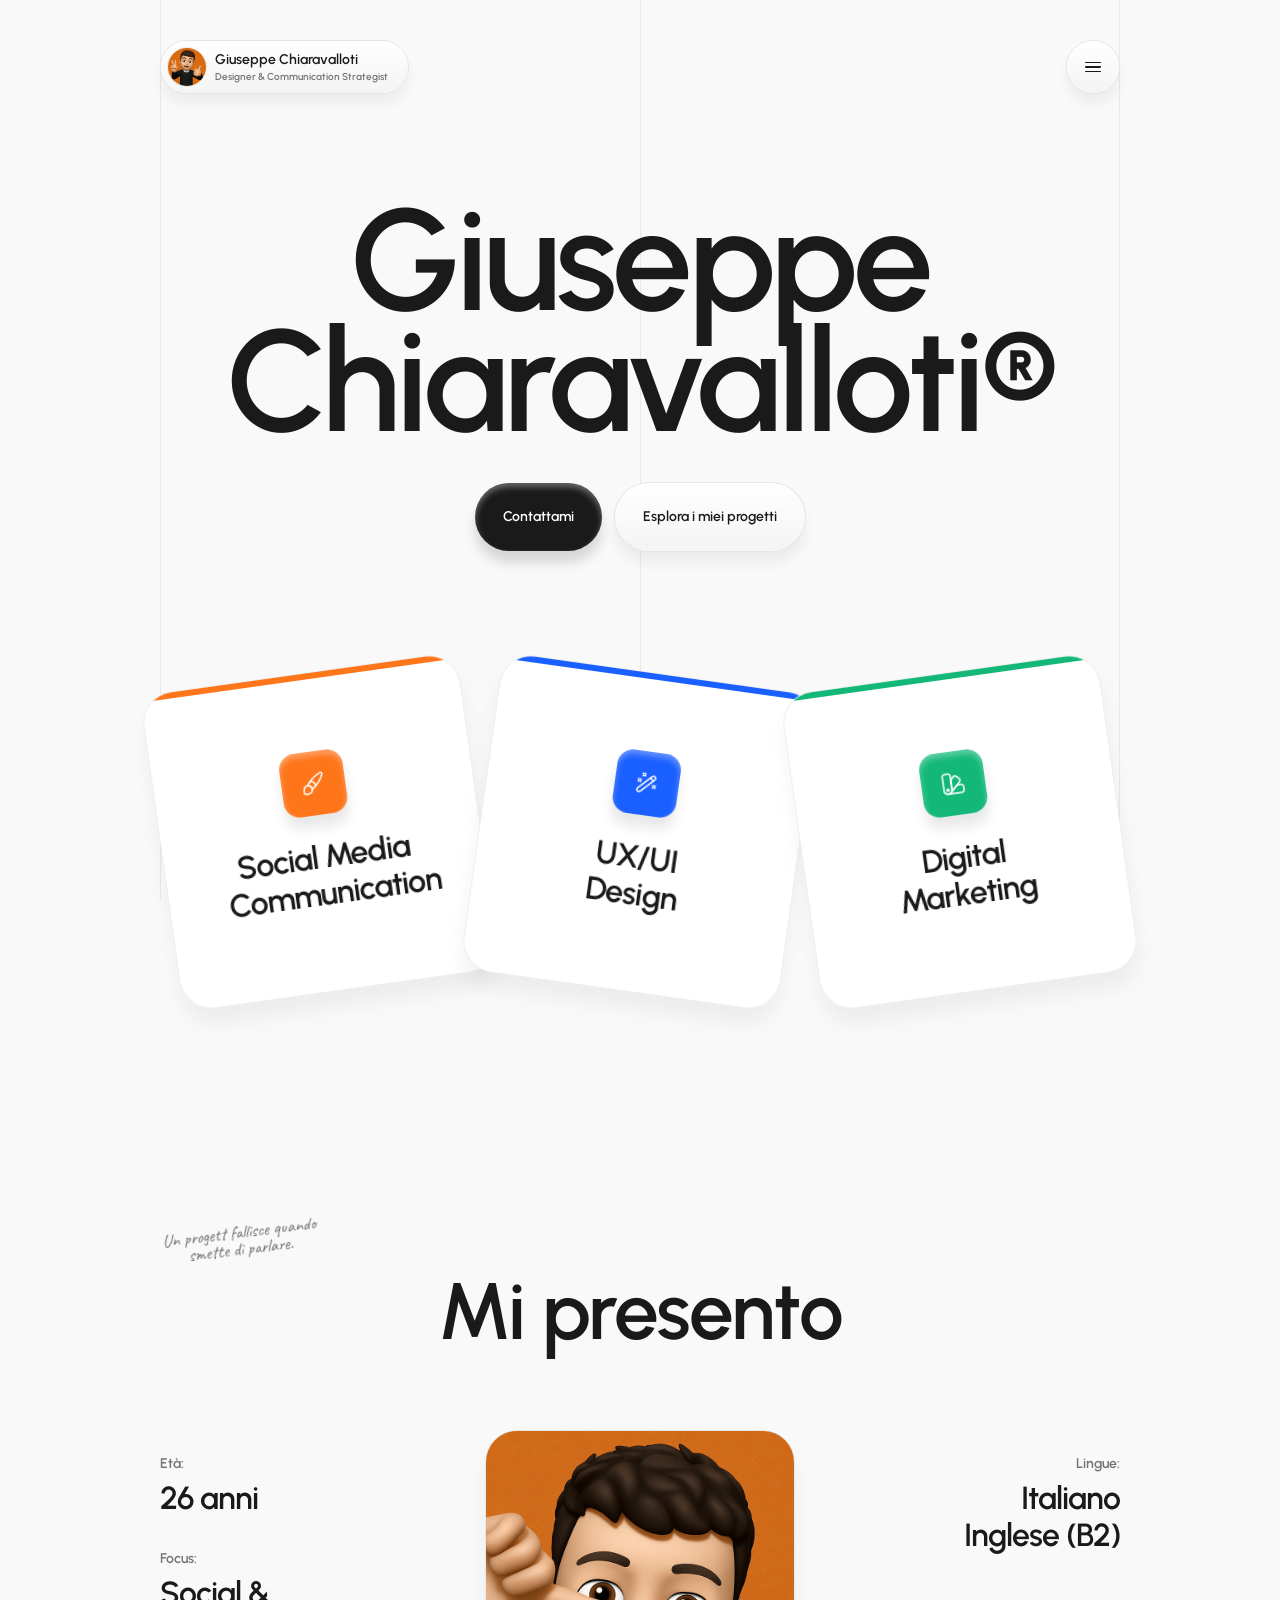
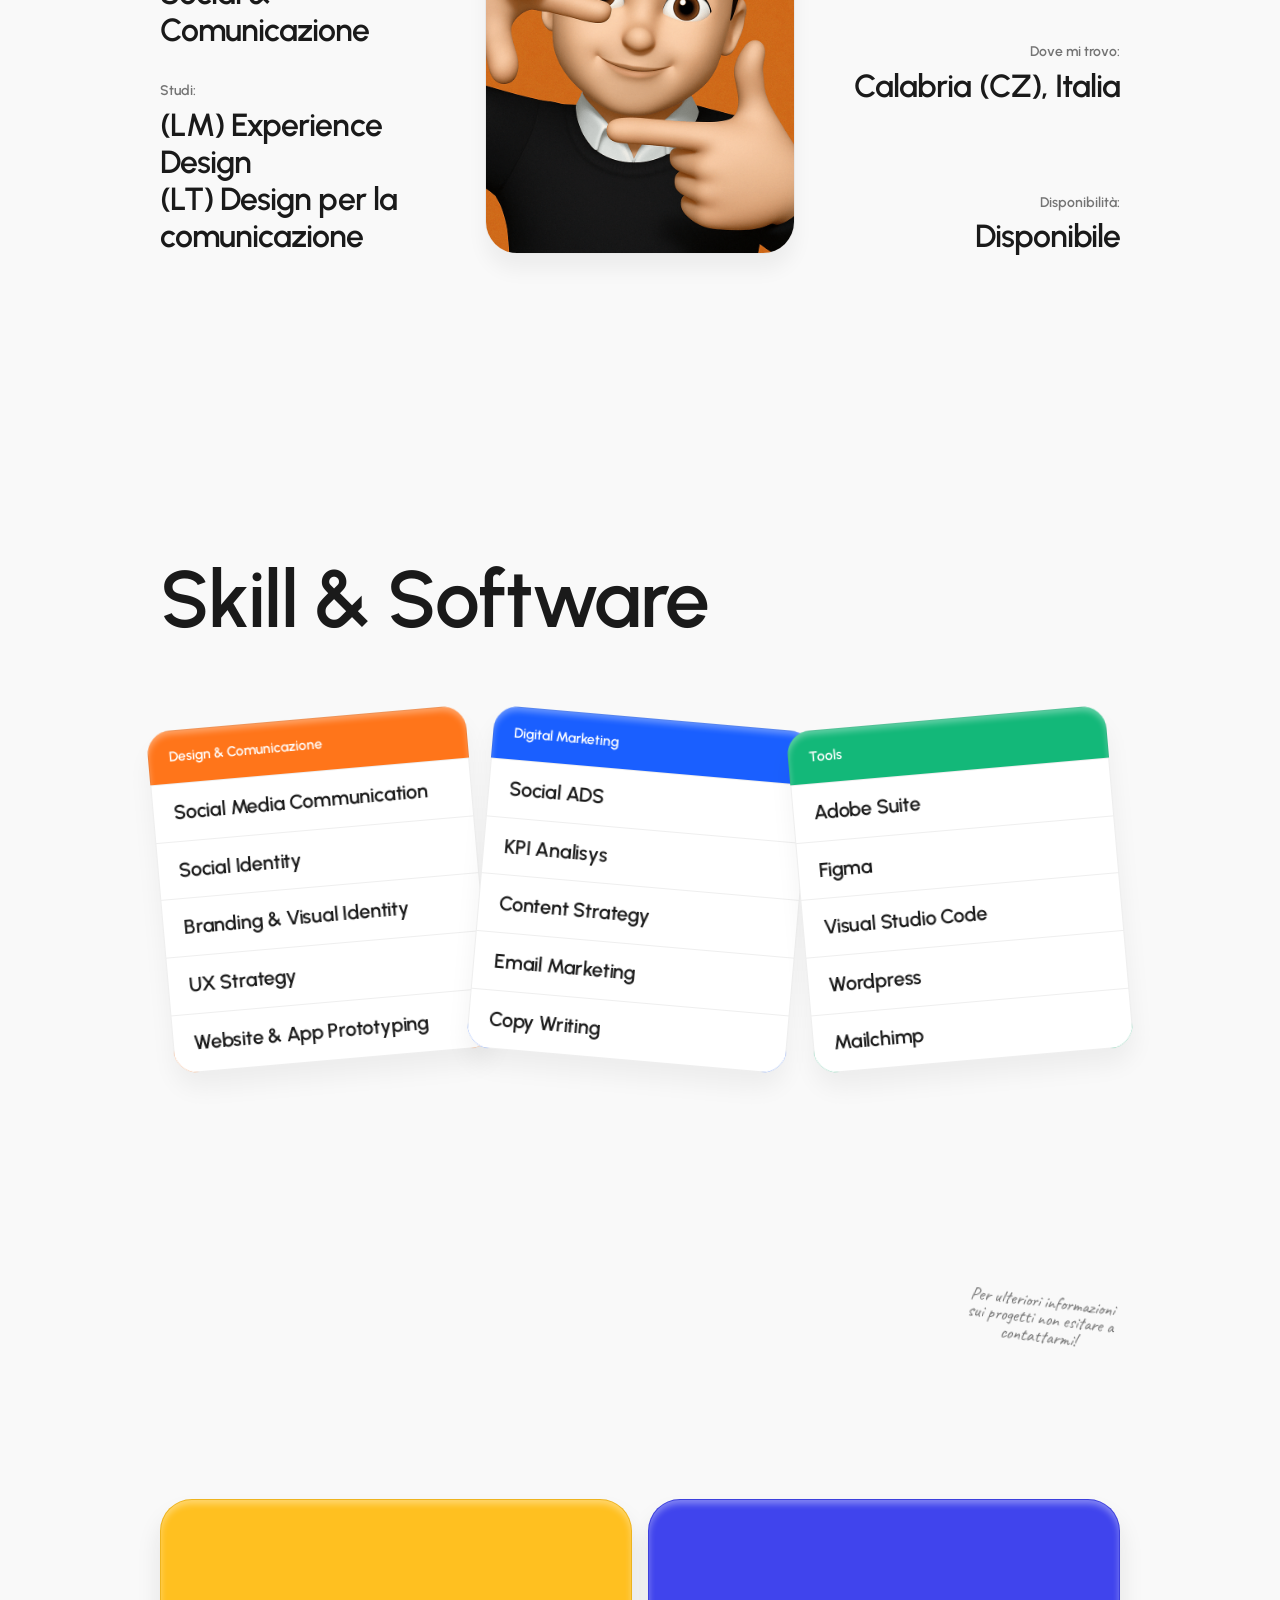
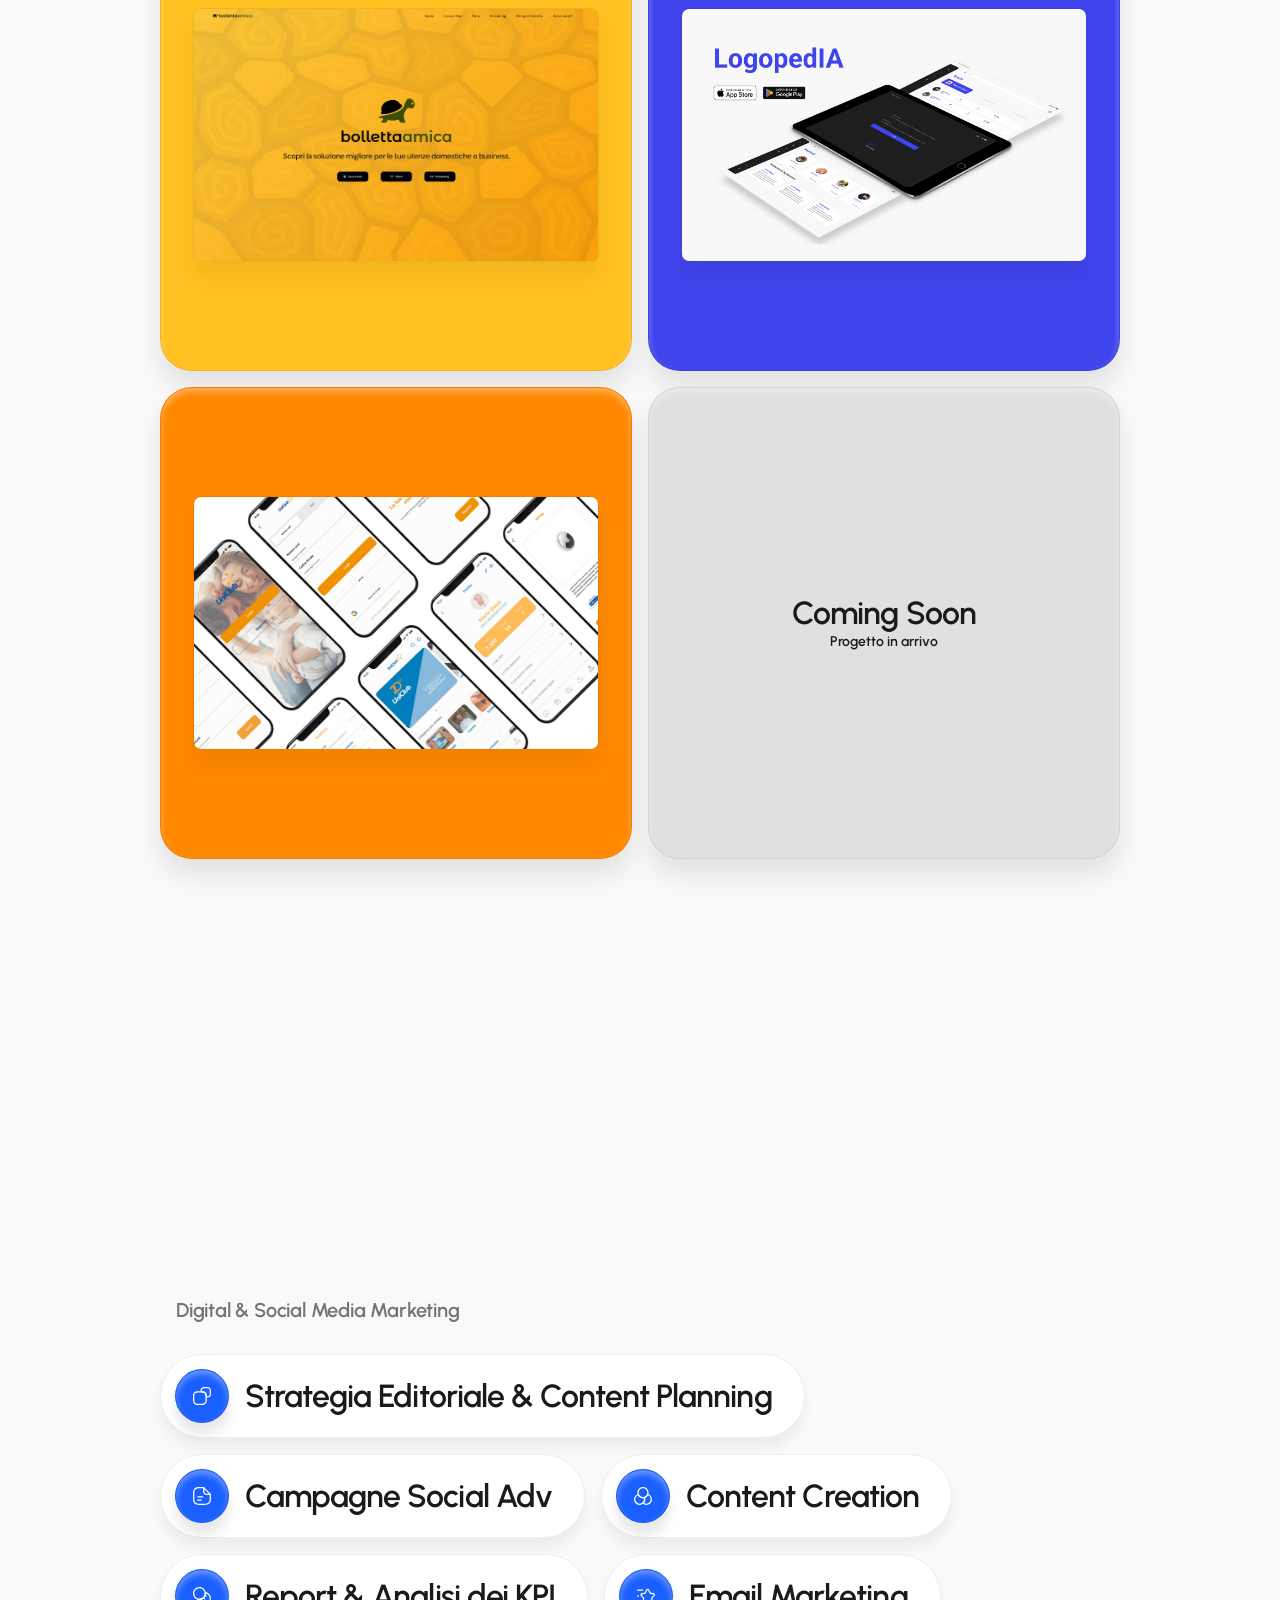
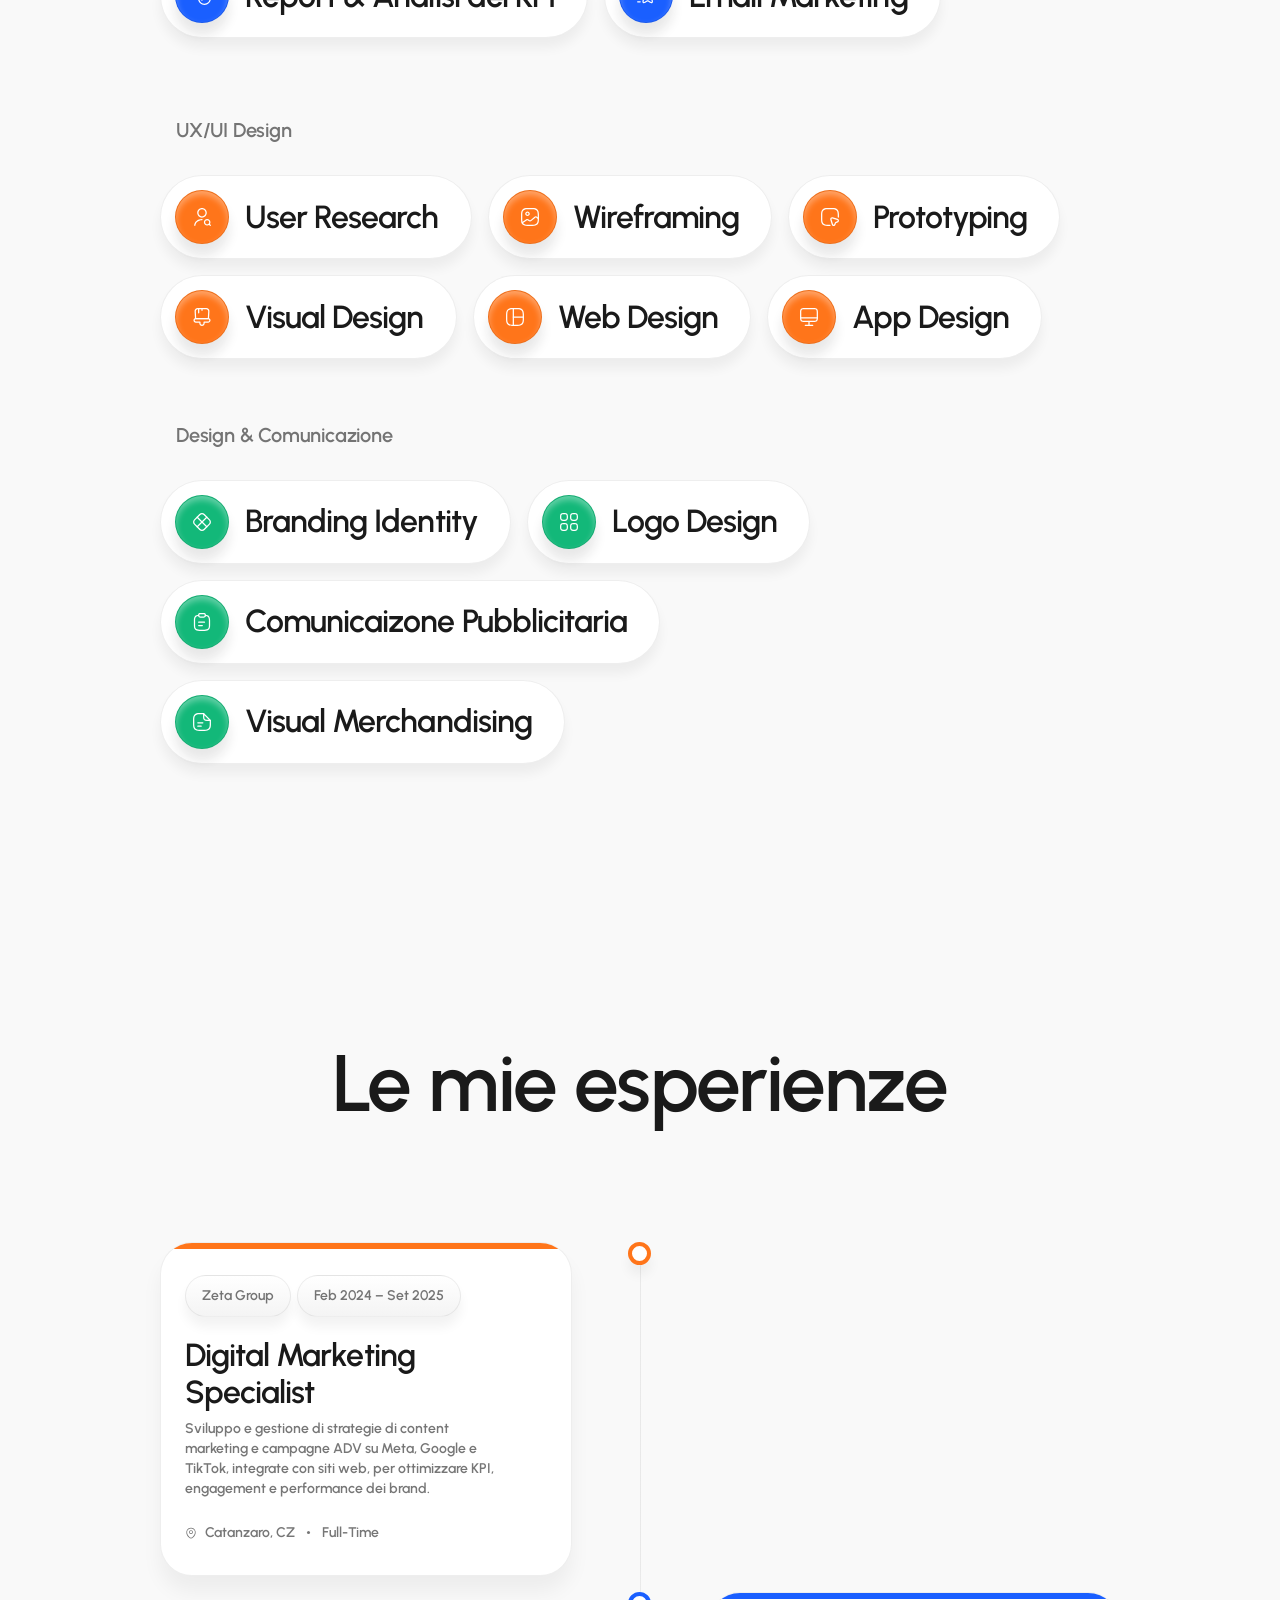
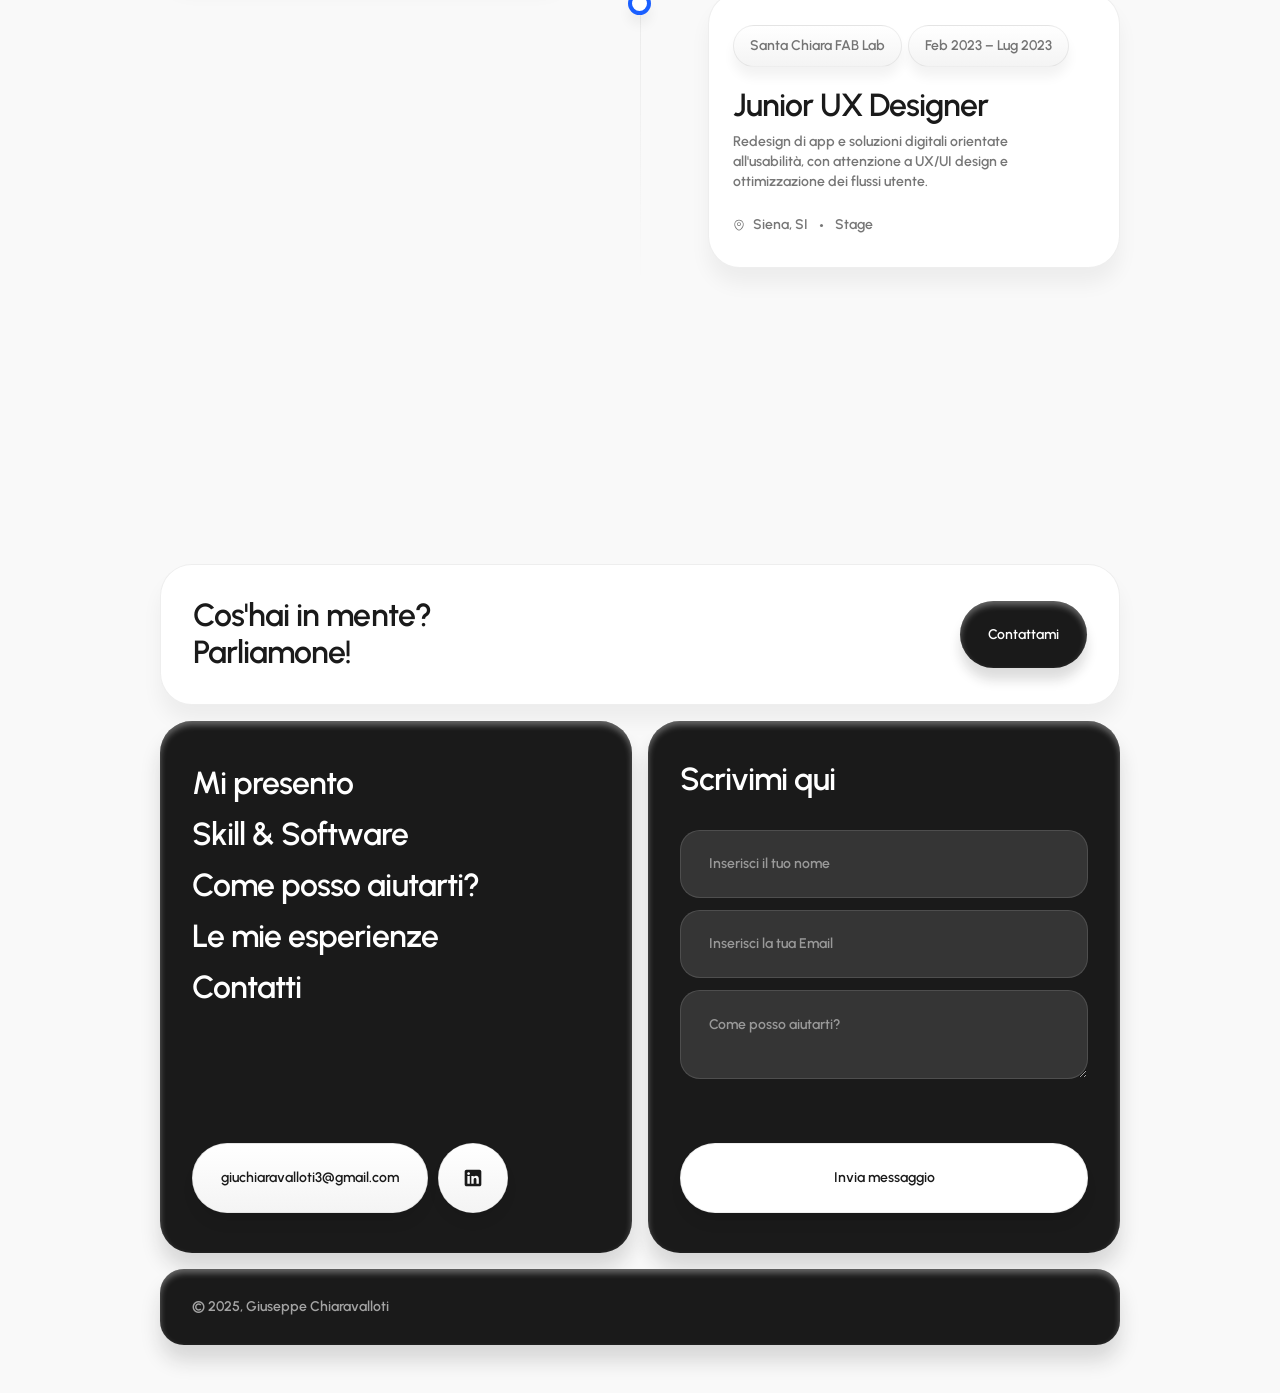
==== commit 306a9999: "fix sul min height del form" ====
--- a/index.html
+++ b/index.html
@@ -1161,6 +1161,7 @@
                         <h3 class="h3">Scrivimi qui</h3>
                         <div class="form-block w-form">
                             <form id="email-form" action="https://api.web3forms.com/submit" method="POST" class="form">
+
                                 <!-- Access Key -->
                                 <input type="hidden" name="access_key" value="9b812a21-d951-401b-b1df-d26b9225acd8">
 
@@ -1180,8 +1181,9 @@
                                 <textarea required placeholder="Come posso aiutarti?" maxlength="5000" name="message"
                                     class="form-input text-area w-input"></textarea>
 
-                                <!-- hCaptcha -->
-                                <div class="h-captcha" data-sitekey="af908c9a-80b6-4c1a-a622-f26c21fad98e"></div>
+                                <!-- hCaptcha con margine -->
+                                <div class="h-captcha" data-sitekey="af908c9a-80b6-4c1a-a622-f26c21fad98e"
+                                    style="margin: 20px 0;"></div>
 
                                 <input type="submit" class="button form-button w-button" value="Invia messaggio">
                             </form>
--- a/css/style.css
+++ b/css/style.css
@@ -3824,7 +3824,7 @@
   -webkit-user-select: none;
   user-select: none;
   flex-flow: column;
-  height: 520px;
+  min-height: 520px;
   padding: 40px 32px;
   display: flex;
 }
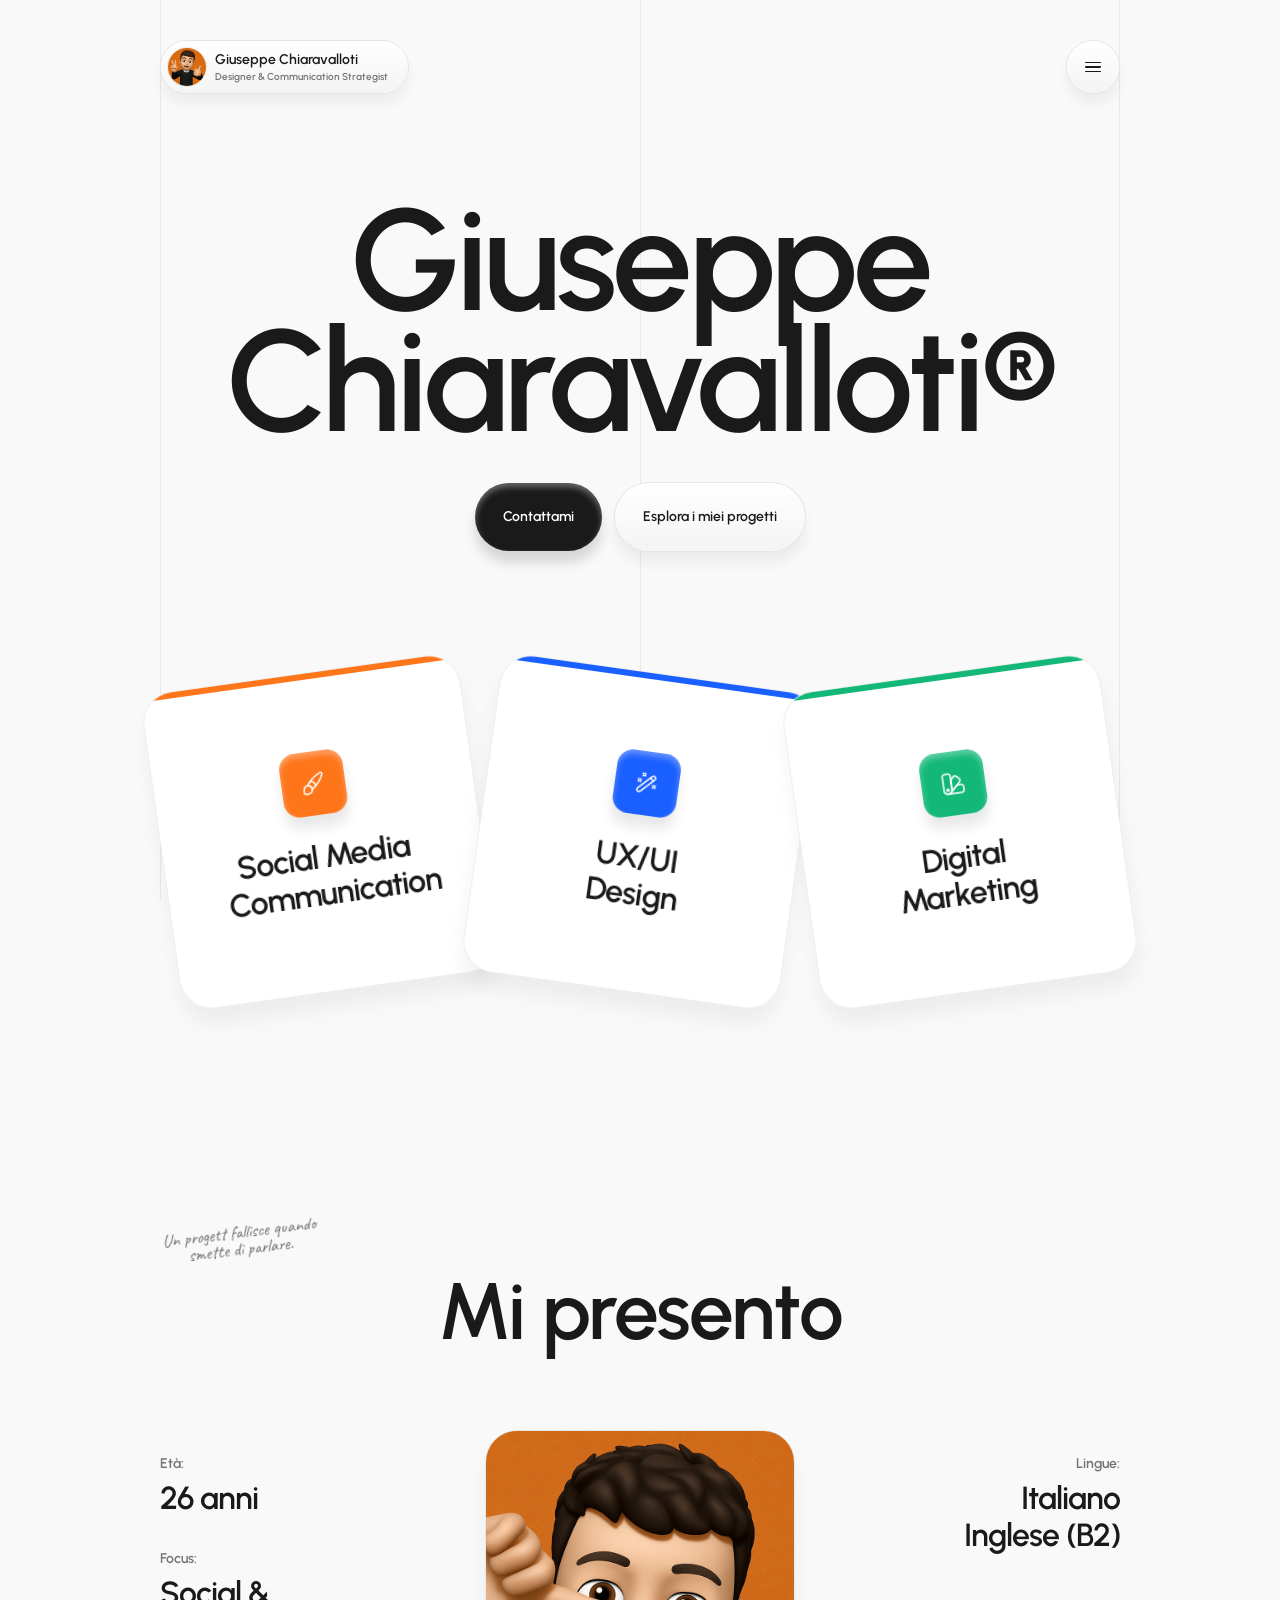
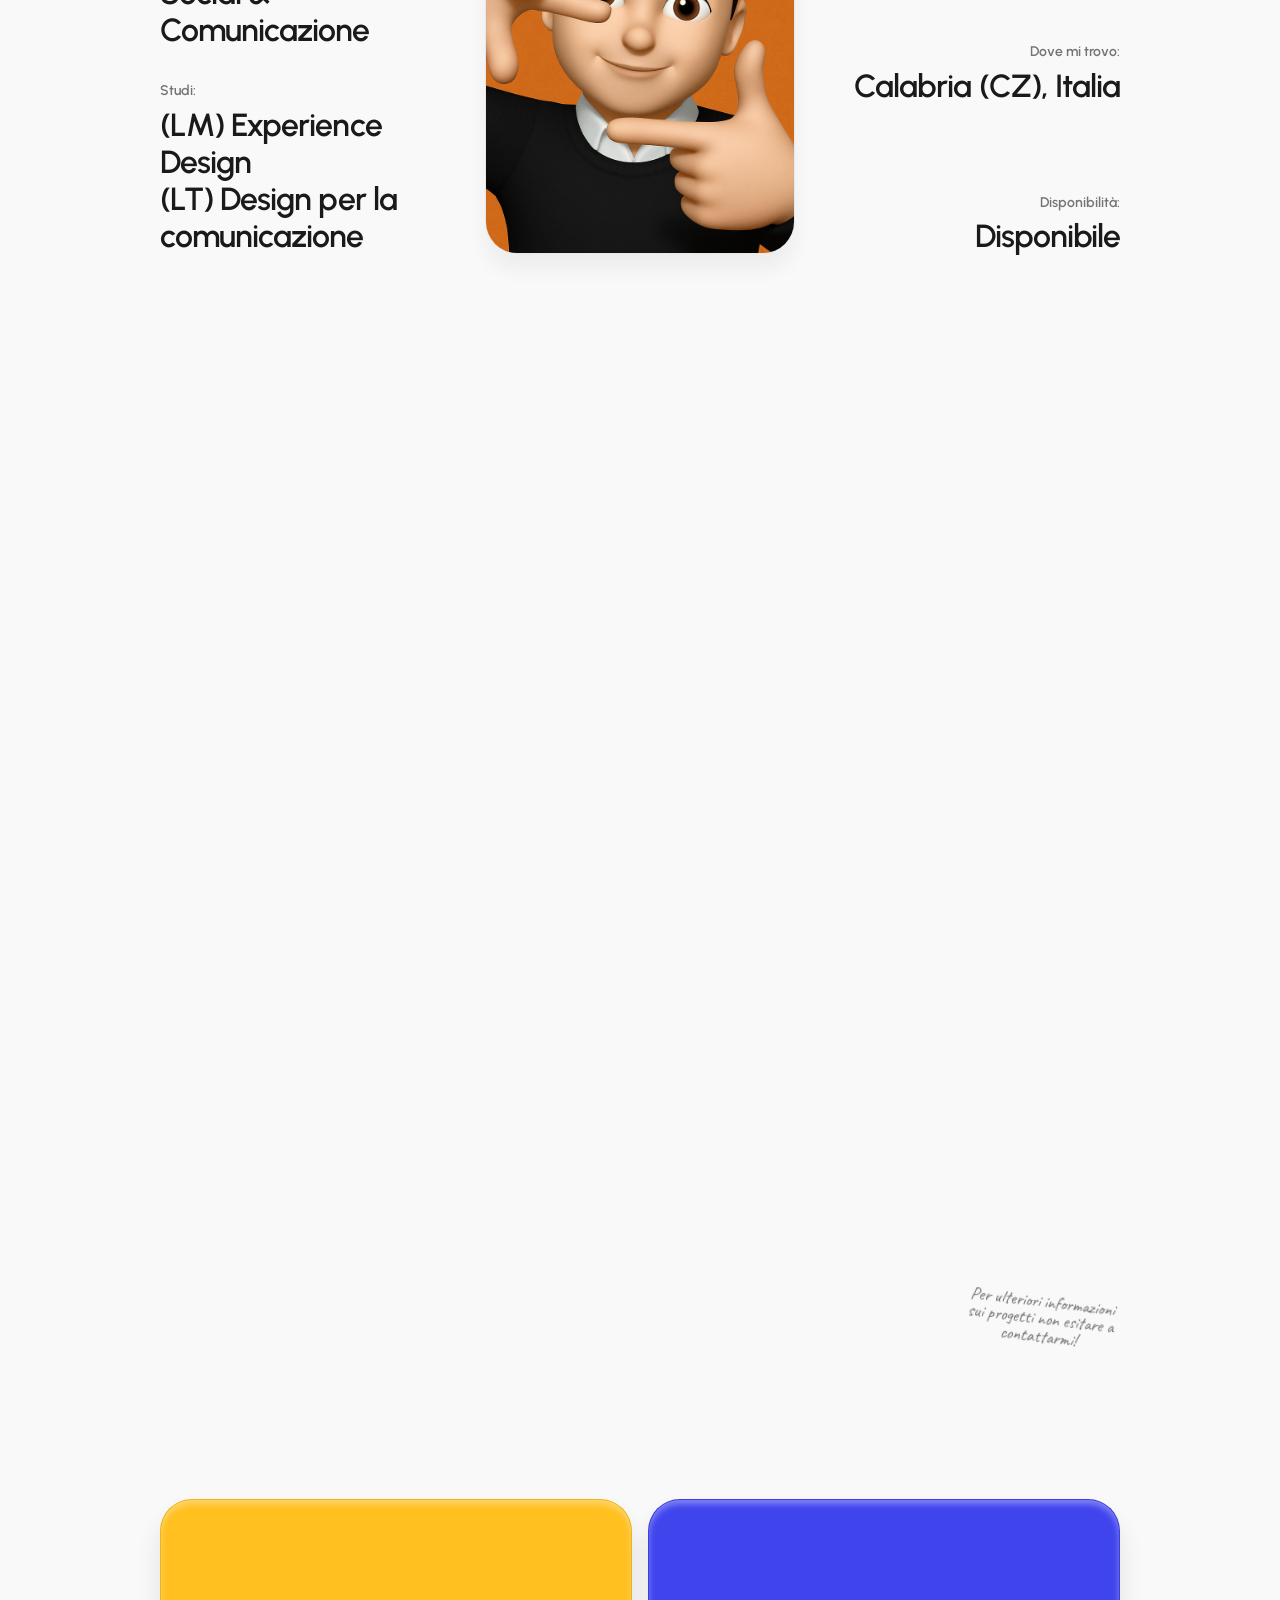
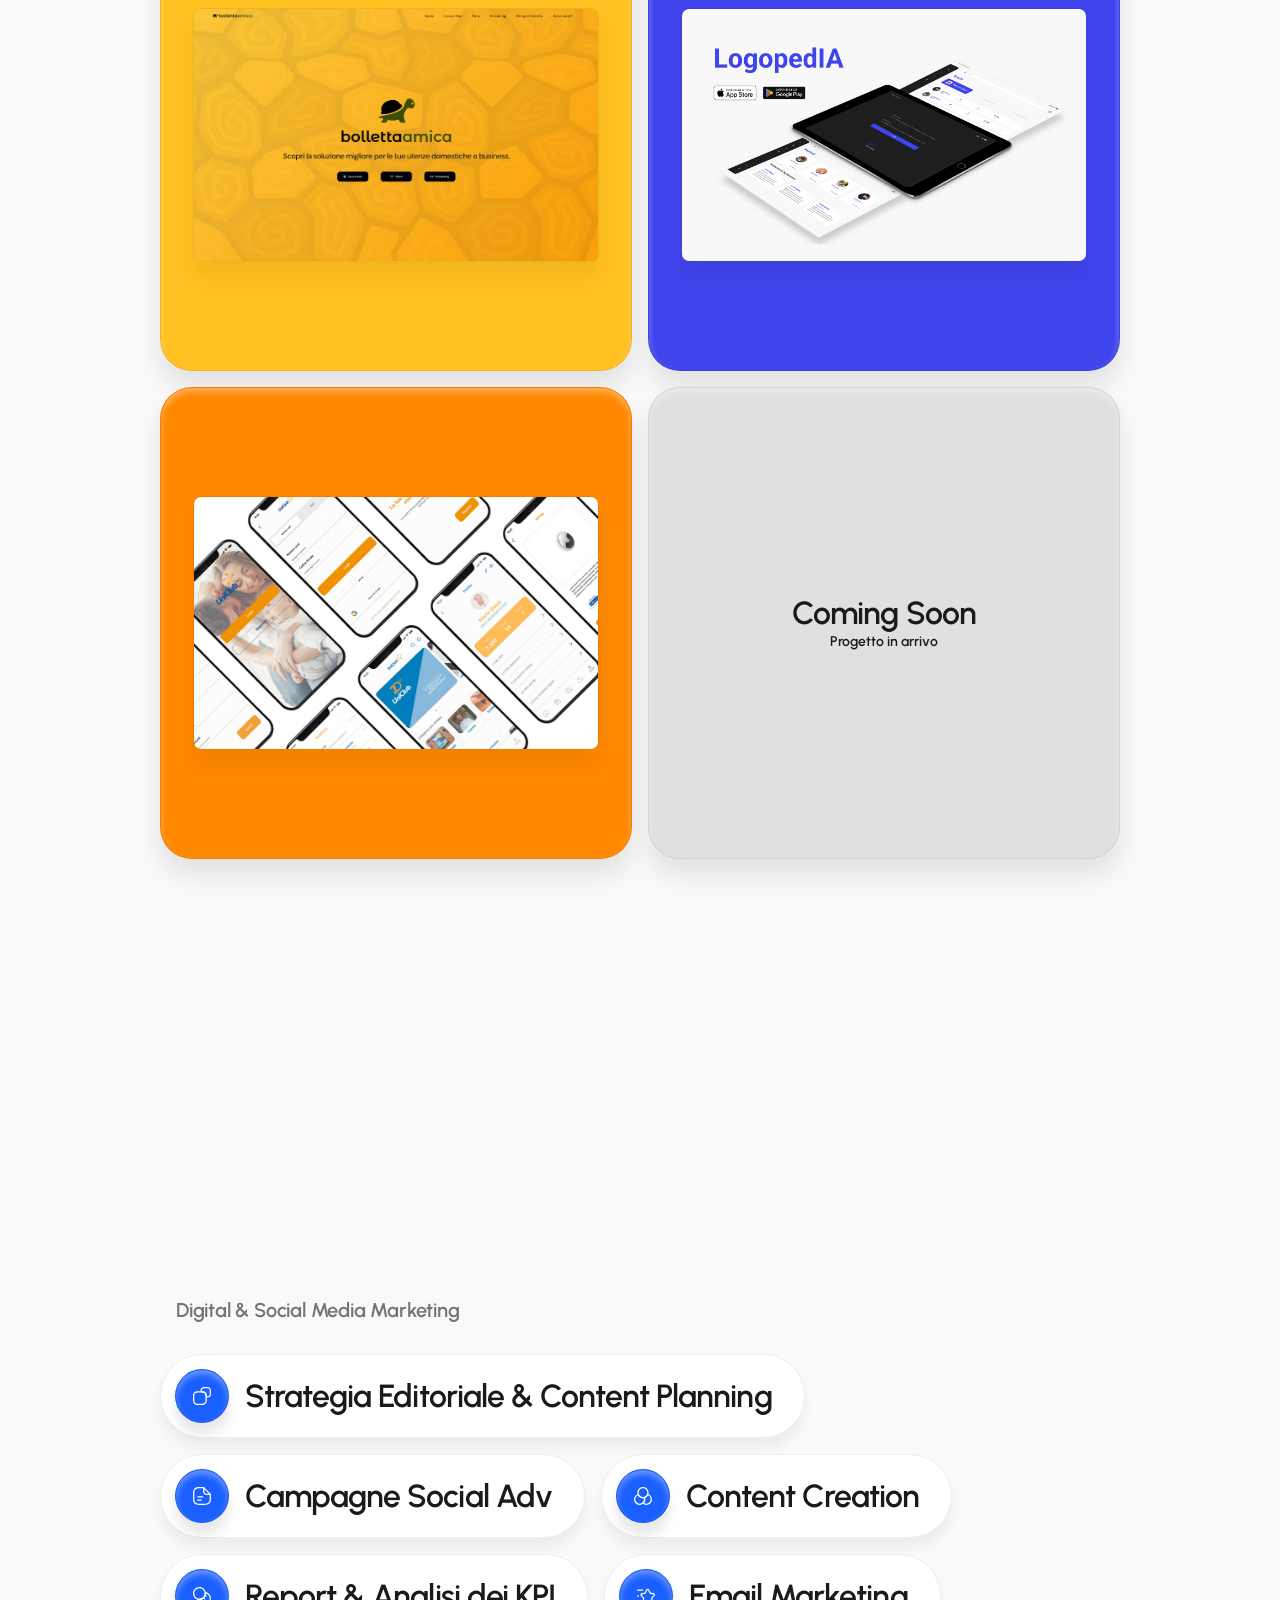
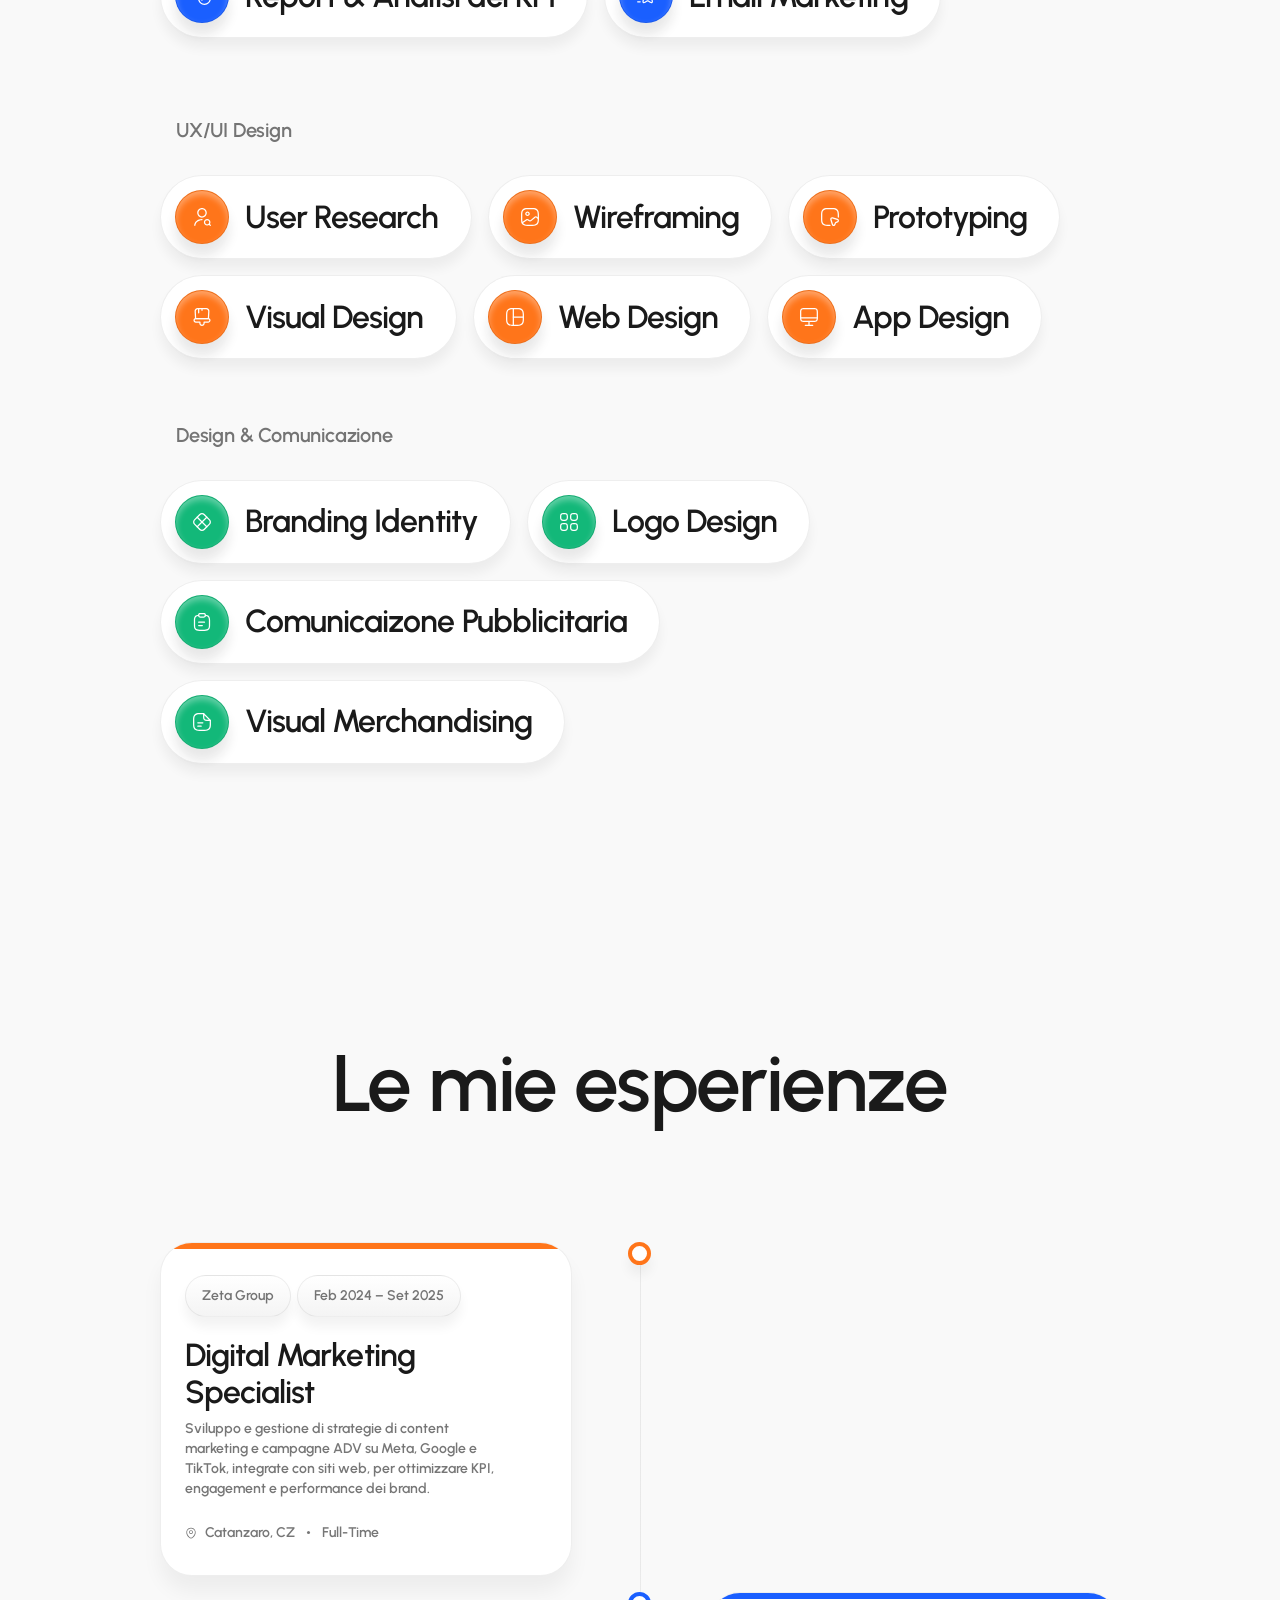
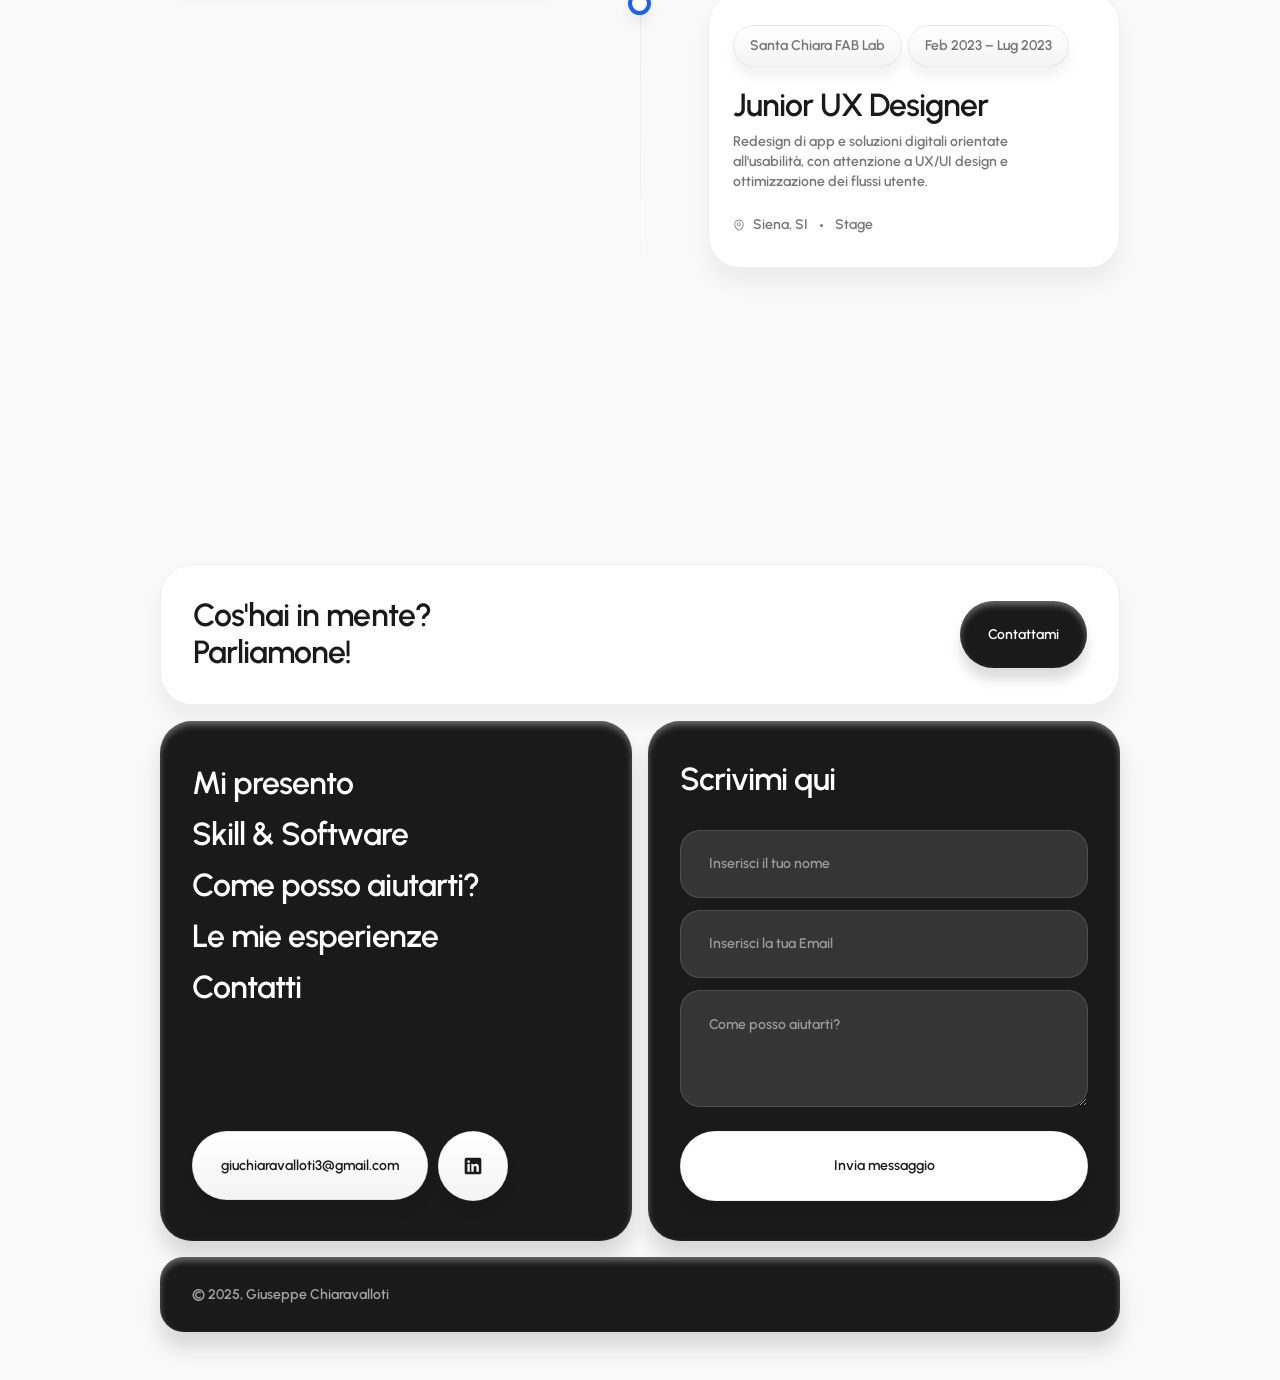
==== commit 3ba33f98: "fix su invio form con captcha" ====
--- a/index.html
+++ b/index.html
@@ -53,10 +53,6 @@
 
     <!-- Web App Manifest -->
     <link rel="manifest" href="manifest.json">
-
-    <!-- hCaptcha -->
-    <script src="https://js.hcaptcha.com/1/api.js" async defer></script>
-
 
     <!-- Basic Style -->
     <style>
@@ -1161,30 +1157,21 @@
                         <h3 class="h3">Scrivimi qui</h3>
                         <div class="form-block w-form">
                             <form id="email-form" action="https://api.web3forms.com/submit" method="POST" class="form">
-
                                 <!-- Access Key -->
                                 <input type="hidden" name="access_key" value="9b812a21-d951-401b-b1df-d26b9225acd8">
-
                                 <!-- Redirect personalizzato -->
                                 <input type="hidden" name="redirect"
                                     value="https://giuseppechiaravalloti.art/thankyouform.html">
-
                                 <!-- Subject personalizzato -->
                                 <input type="hidden" name="subject" value="Nuovo messaggio dal portfolio">
-
                                 <input class="form-input w-input" maxlength="256" name="name"
                                     placeholder="Inserisci il tuo nome" type="text" required>
-
                                 <input class="form-input w-input" maxlength="256" name="email"
                                     placeholder="Inserisci la tua Email" type="email" required>
-
                                 <textarea required placeholder="Come posso aiutarti?" maxlength="5000" name="message"
                                     class="form-input text-area w-input"></textarea>
-
-                                <!-- hCaptcha con margine -->
-                                <div class="h-captcha" data-sitekey="af908c9a-80b6-4c1a-a622-f26c21fad98e"
-                                    style="margin: 20px 0;"></div>
-
+                                <!-- hCaptcha - USA QUESTA configurazione -->
+                                <div class="h-captcha" data-captcha="true"></div>
                                 <input type="submit" class="button form-button w-button" value="Invia messaggio">
                             </form>
                             <div class="success-message w-form-done">
@@ -1192,7 +1179,6 @@
                                     <div class="semibold-m success-message-text">Il tuo messaggio è stato inviato!</div>
                                 </div>
                             </div>
-
                             <div class="error-message w-form-fail">
                                 <div class="semibold-s">Oops, qualcosa è andato storto! Riprova ora.</div>
                             </div>
@@ -1205,6 +1191,20 @@
             </div>
         </div>
     </footer>
+    <script src="https://web3forms.com/client/script.js" async defer></script>
+    <script>
+        const form = document.getElementById('email-form');
+
+        form.addEventListener('submit', function (e) {
+            const hCaptcha = form.querySelector('textarea[name=h-captcha-response]').value;
+
+            if (!hCaptcha) {
+                e.preventDefault();
+                alert("Per favore completa il captcha");
+                return;
+            }
+        });
+    </script>
     <script src="js/jquery-3.5.1.min.dc5e7f18c8.js" type="text/javascript" crossorigin="anonymous"></script>
     <script src="js/webflow.schunk.4a394eb5af8156f2.js" type="text/javascript"></script>
     <script src="js/main.js" type="text/javascript"></script>
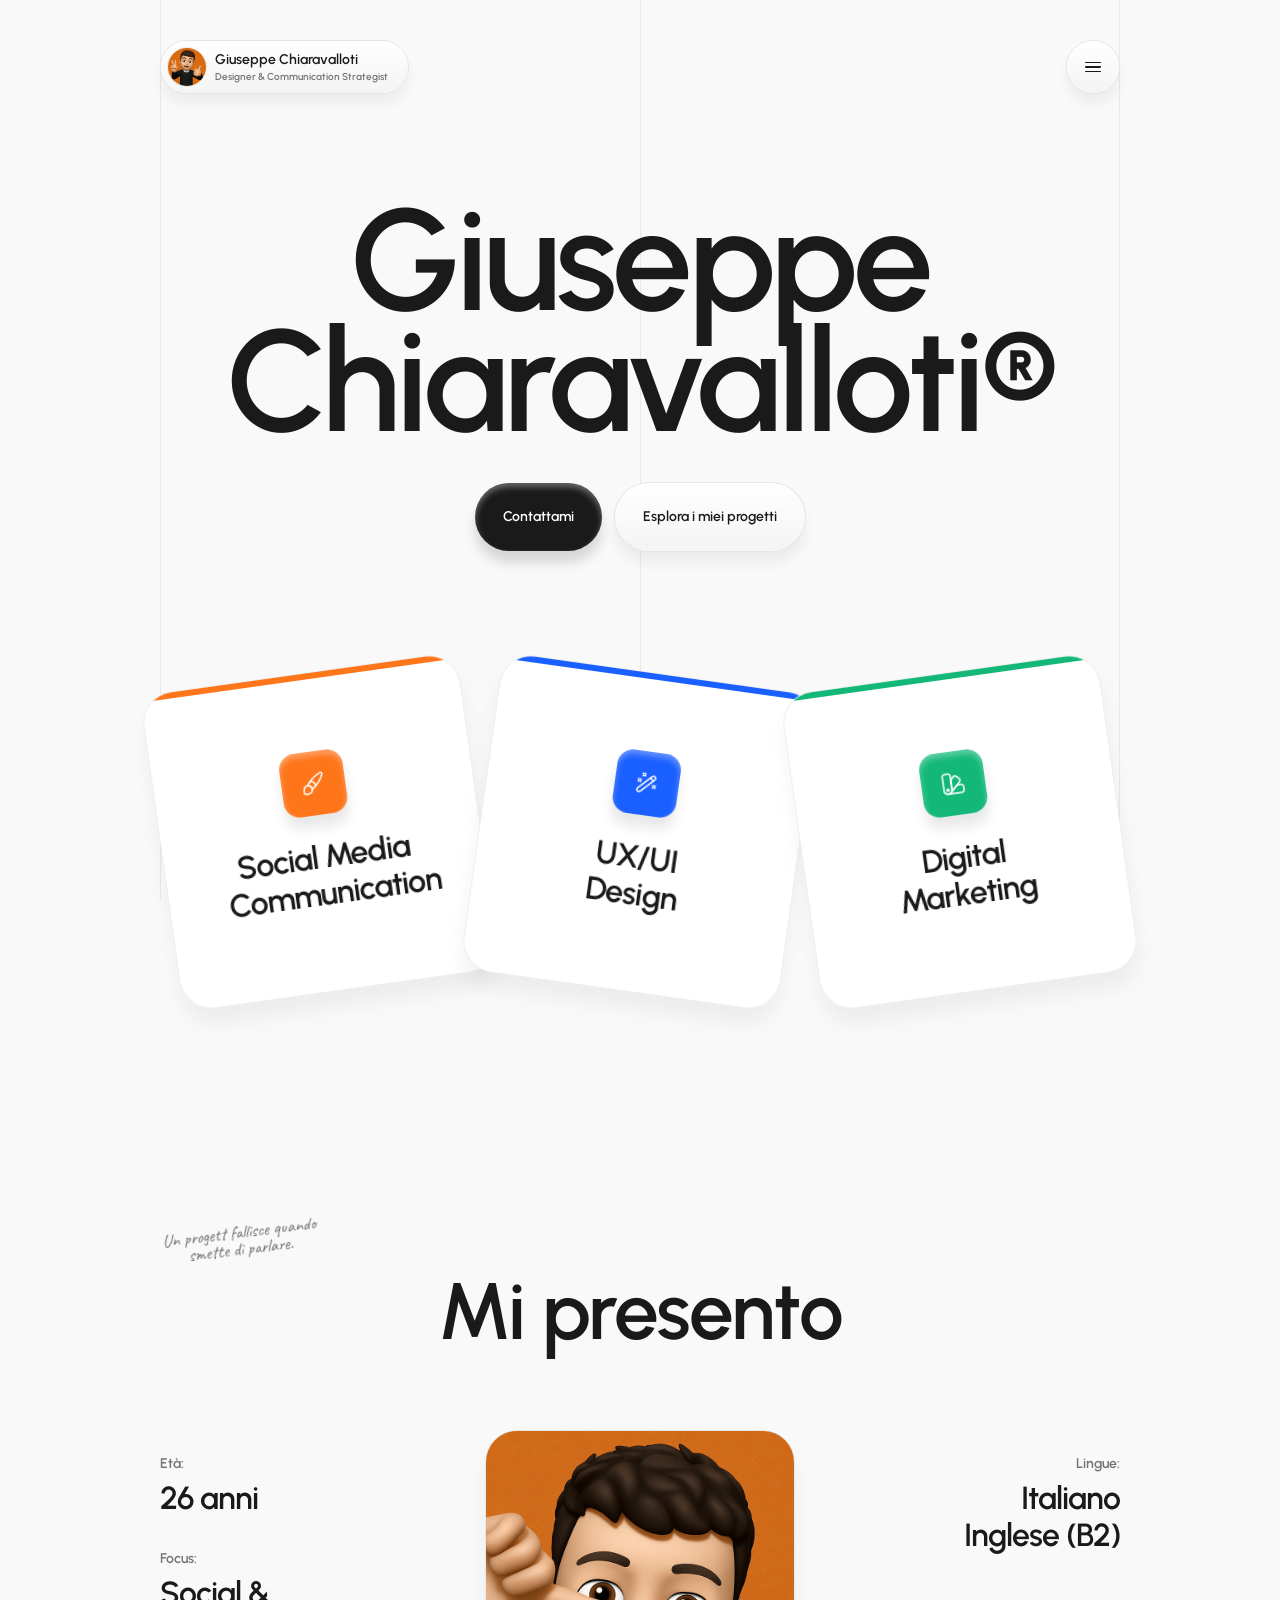
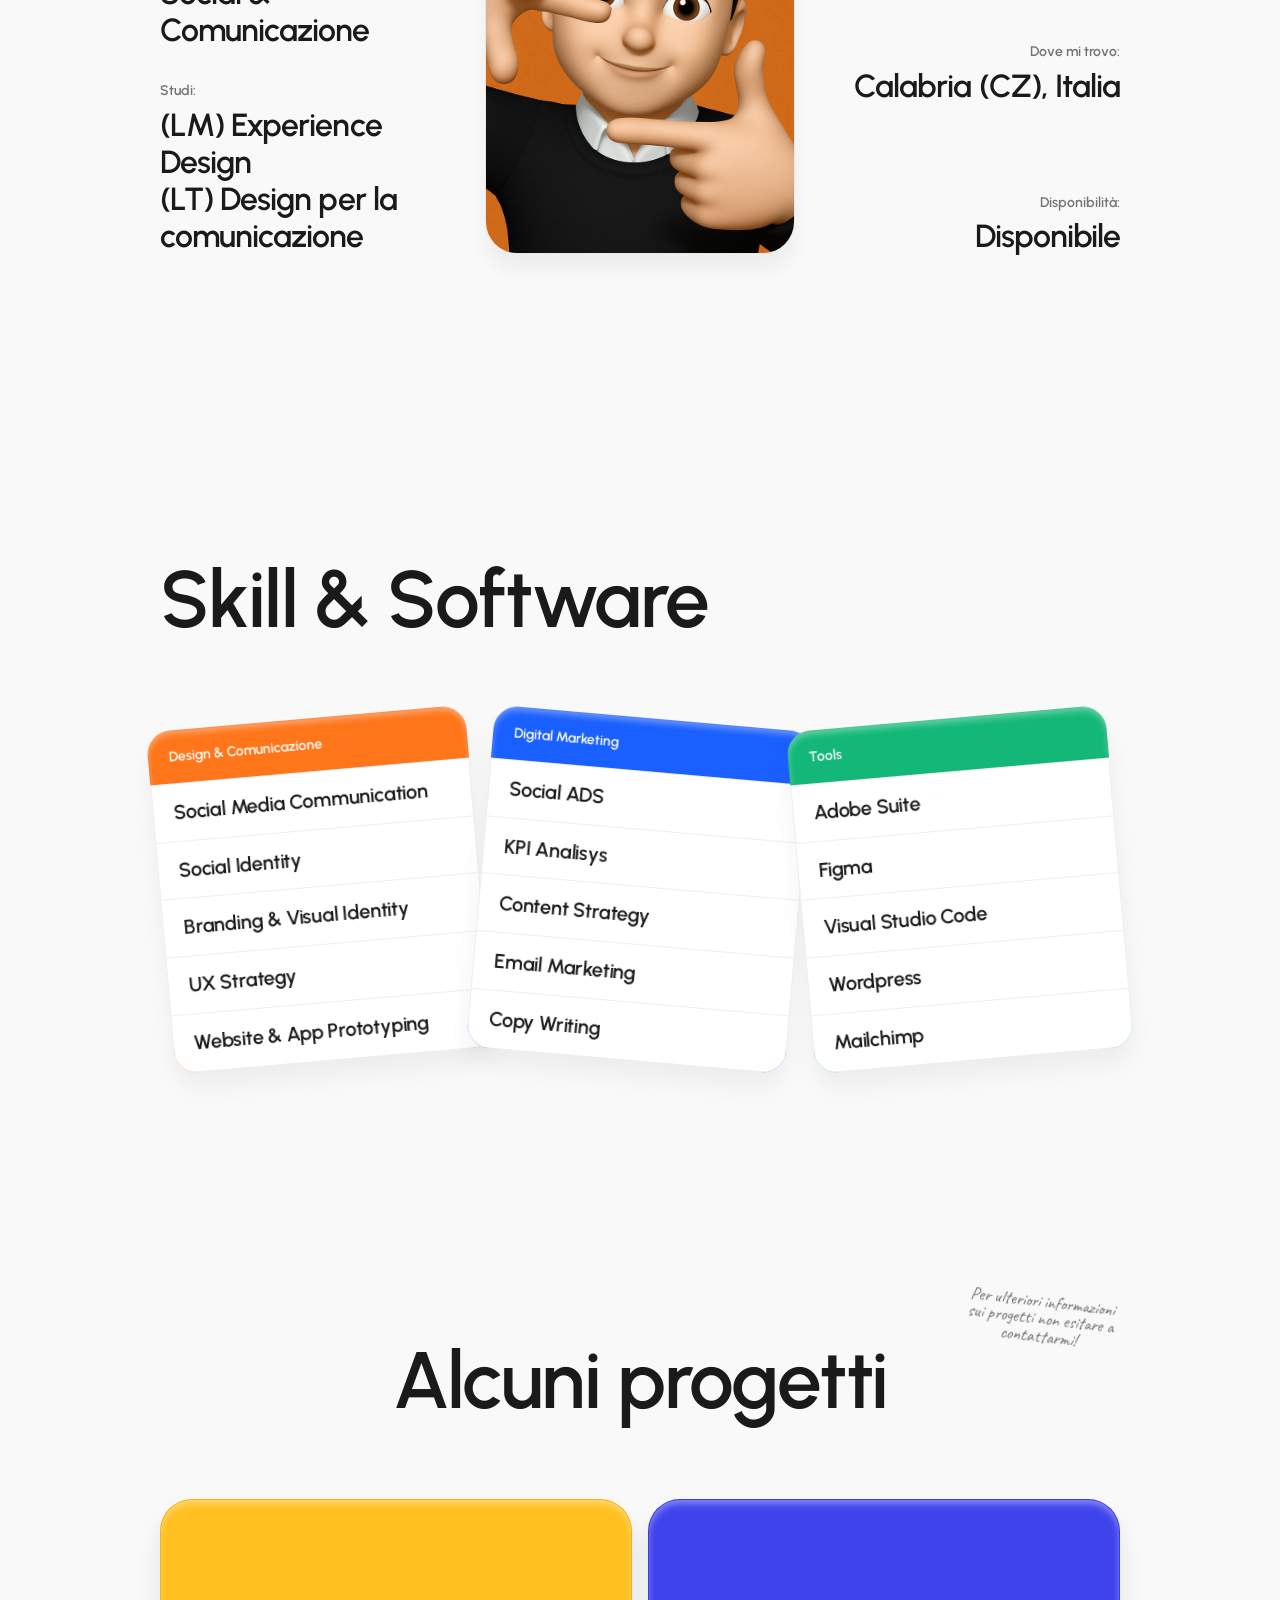
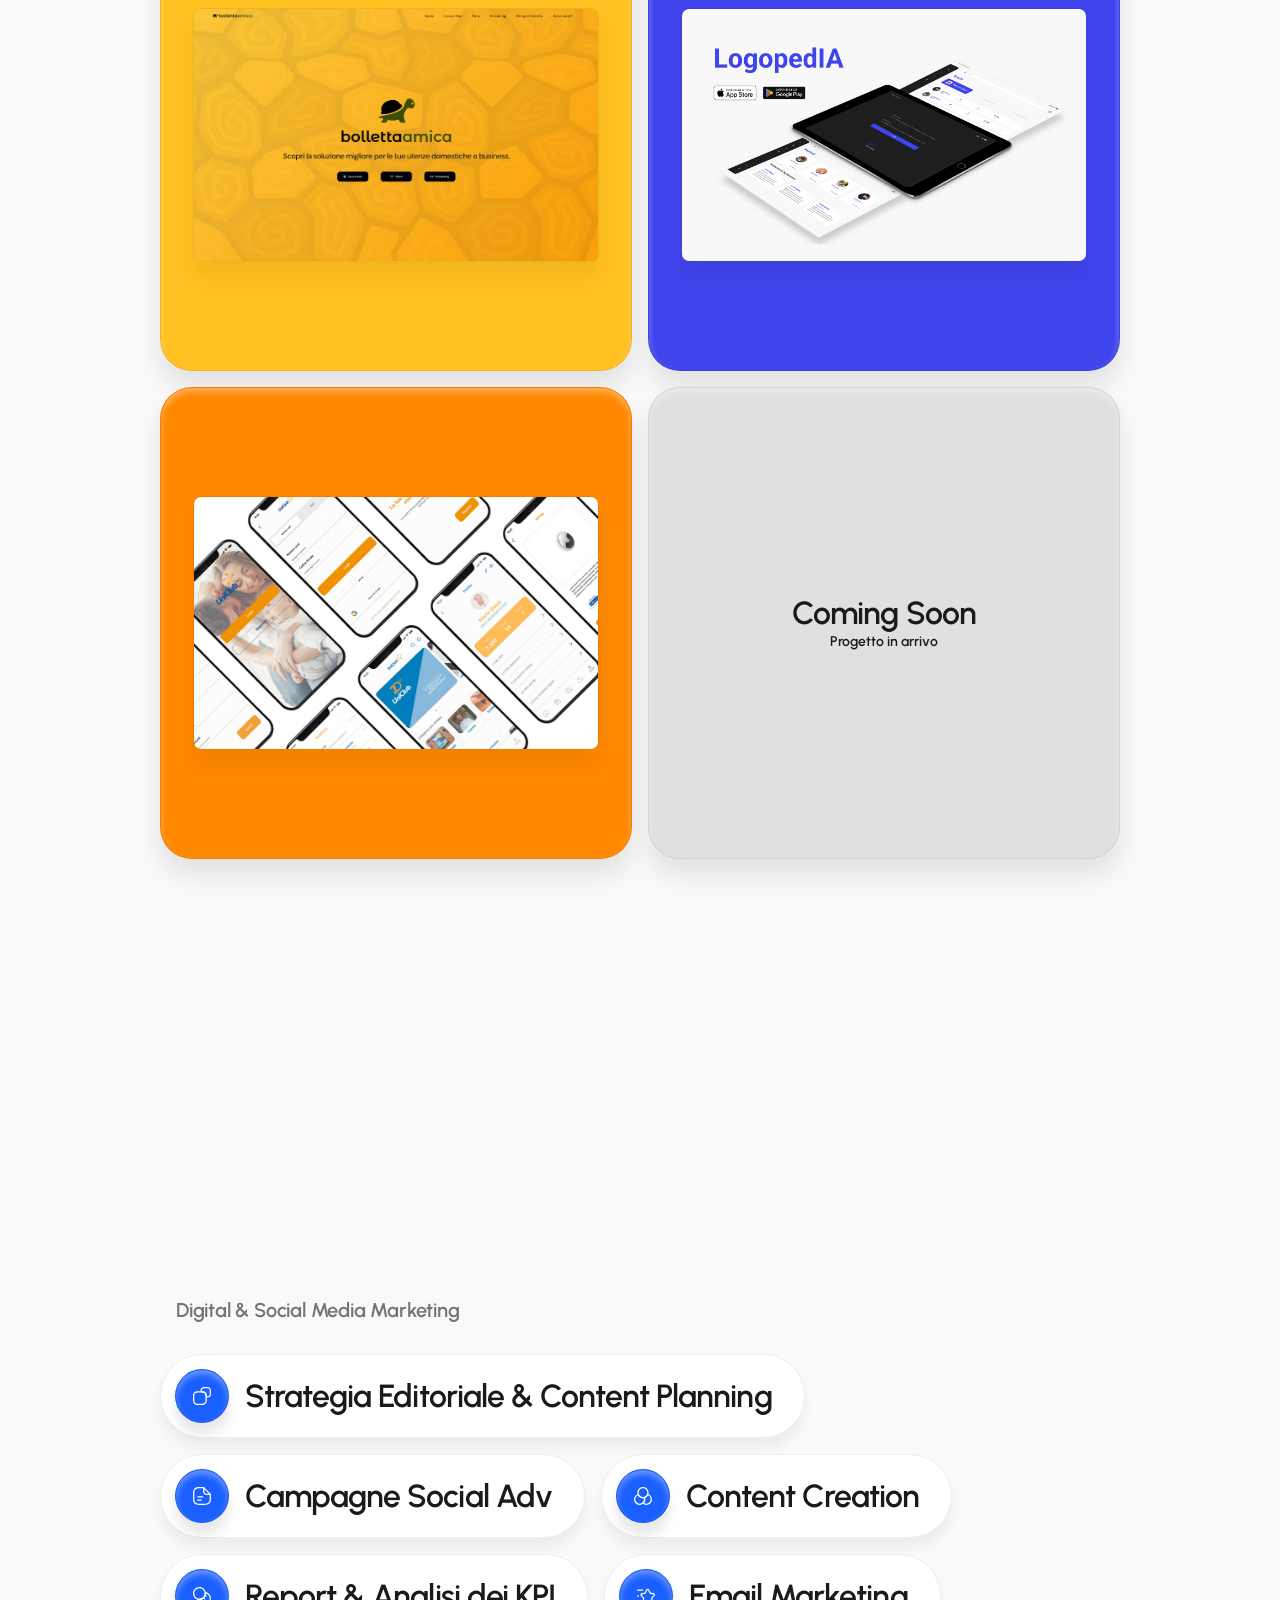
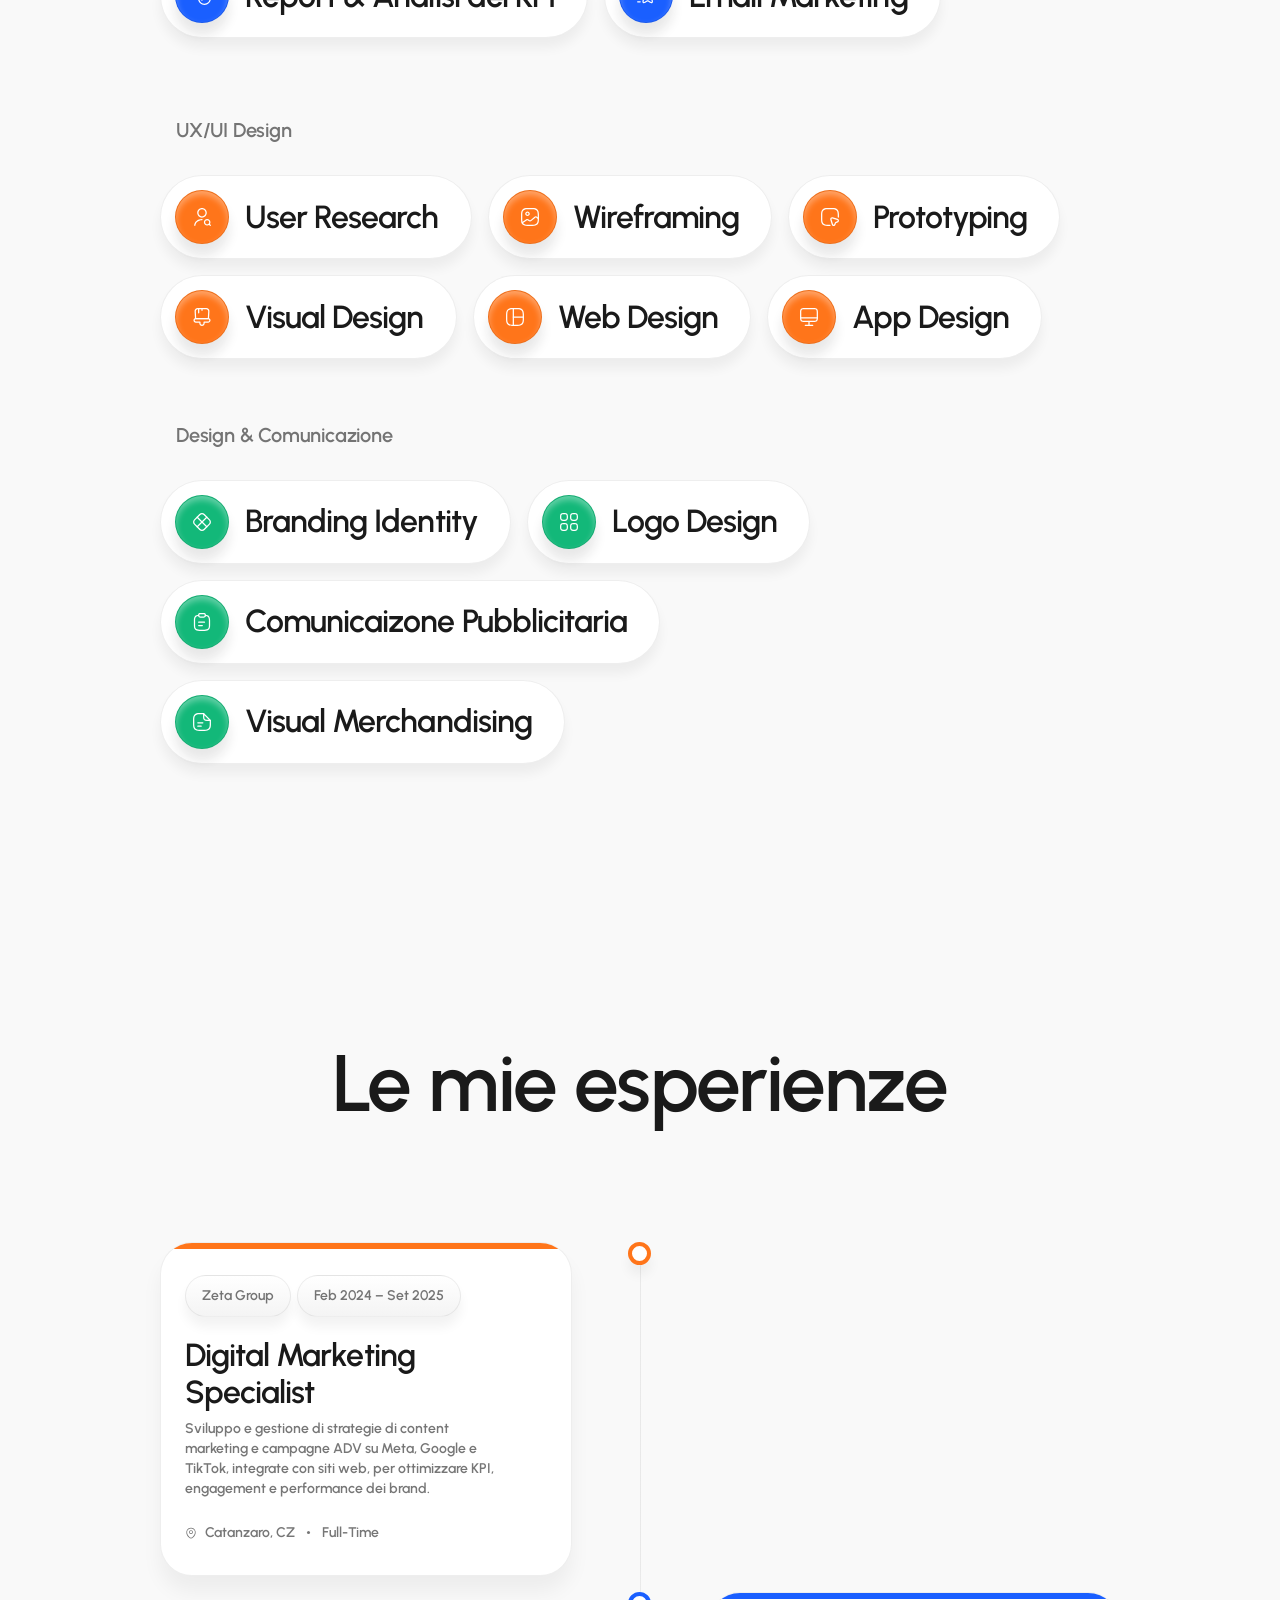
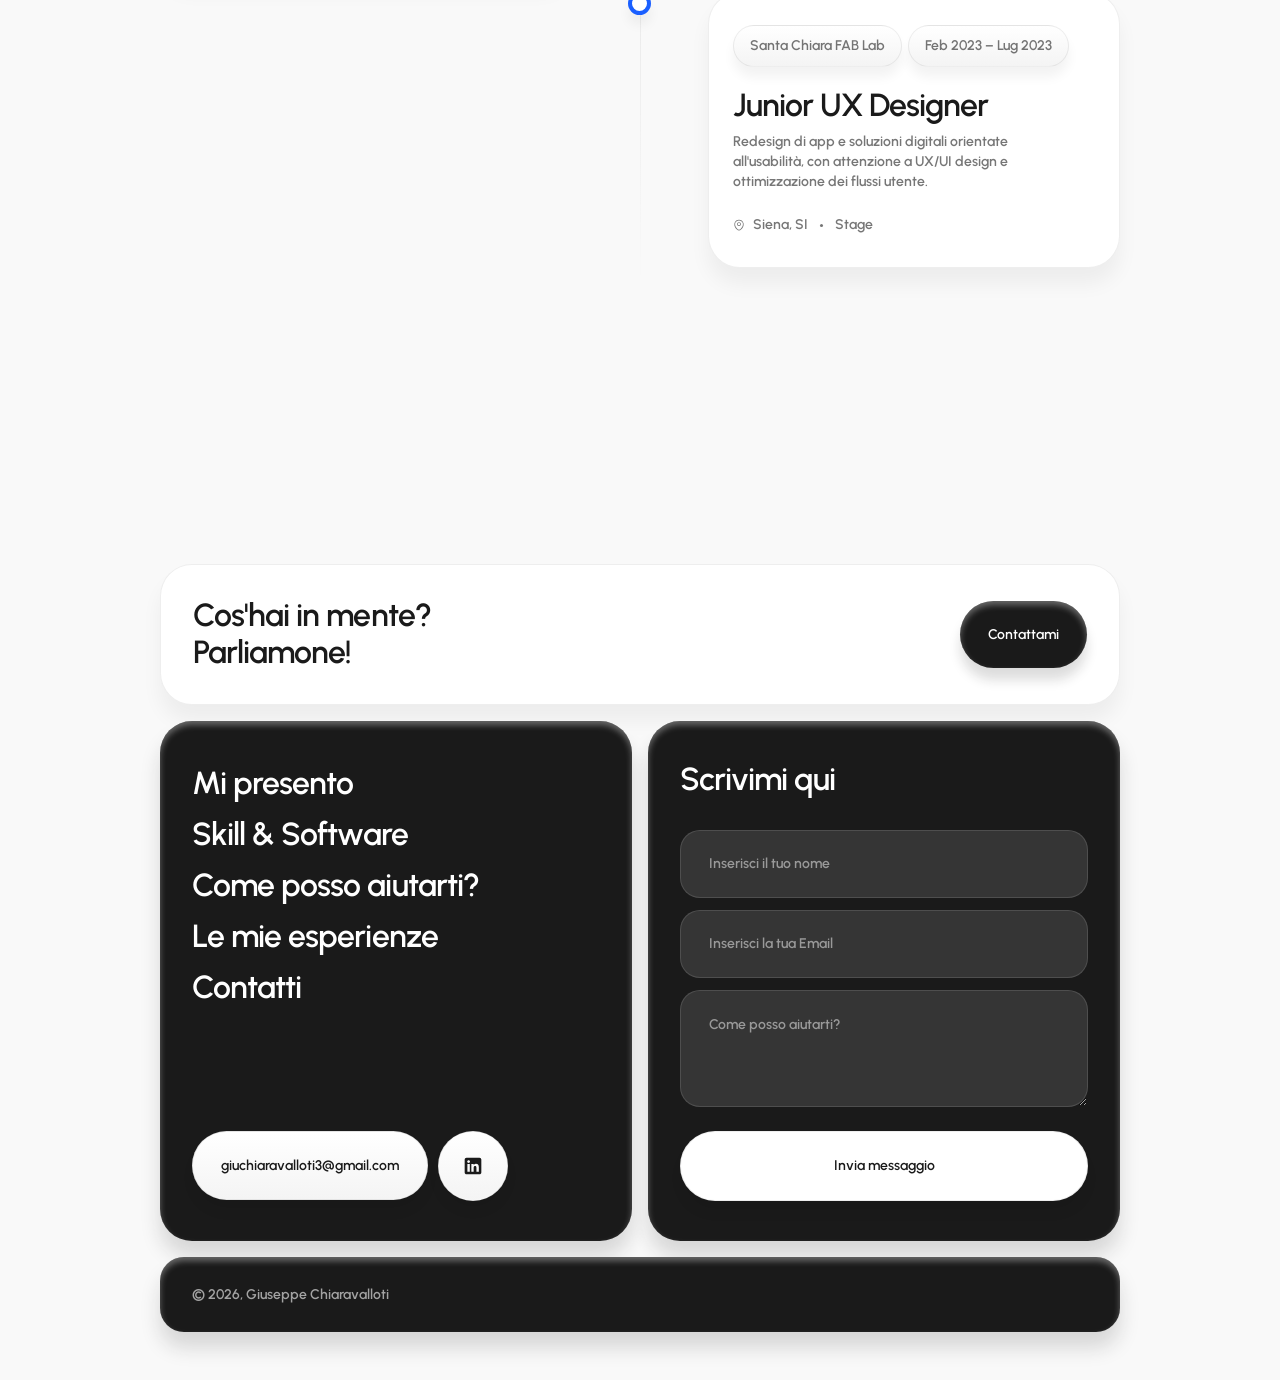
==== commit 515e1aab: "aggiornato anno copyright" ====
--- a/index.html
+++ b/index.html
@@ -129,7 +129,7 @@
                                 </div>
                             </a></div>
                     </div>
-                    <div class="semibold-s">© 2025, Giuseppe Chiaravalloti</div>
+                    <div class="semibold-s">© 2026, Giuseppe Chiaravalloti</div>
                 </div>
             </div>
             <div class="lines">
@@ -444,7 +444,7 @@
                                             class="pill w-variant-e82741cb-cac9-98bb-5421-fe985df79575">
                                             <div class="pill-shape w-variant-e82741cb-cac9-98bb-5421-fe985df79575">
                                             </div>
-                                            <div class="semibold-s">2025</div>
+                                            <div class="semibold-s">2026</div>
                                         </div>
                                     </div>
                                 </div>
@@ -1186,7 +1186,7 @@
                     </div>
                 </div>
                 <div class="footer-legal">
-                    <div class="semibold-s">© 2025, Giuseppe Chiaravalloti</div>
+                    <div class="semibold-s">© 2026, Giuseppe Chiaravalloti</div>
                 </div>
             </div>
         </div>
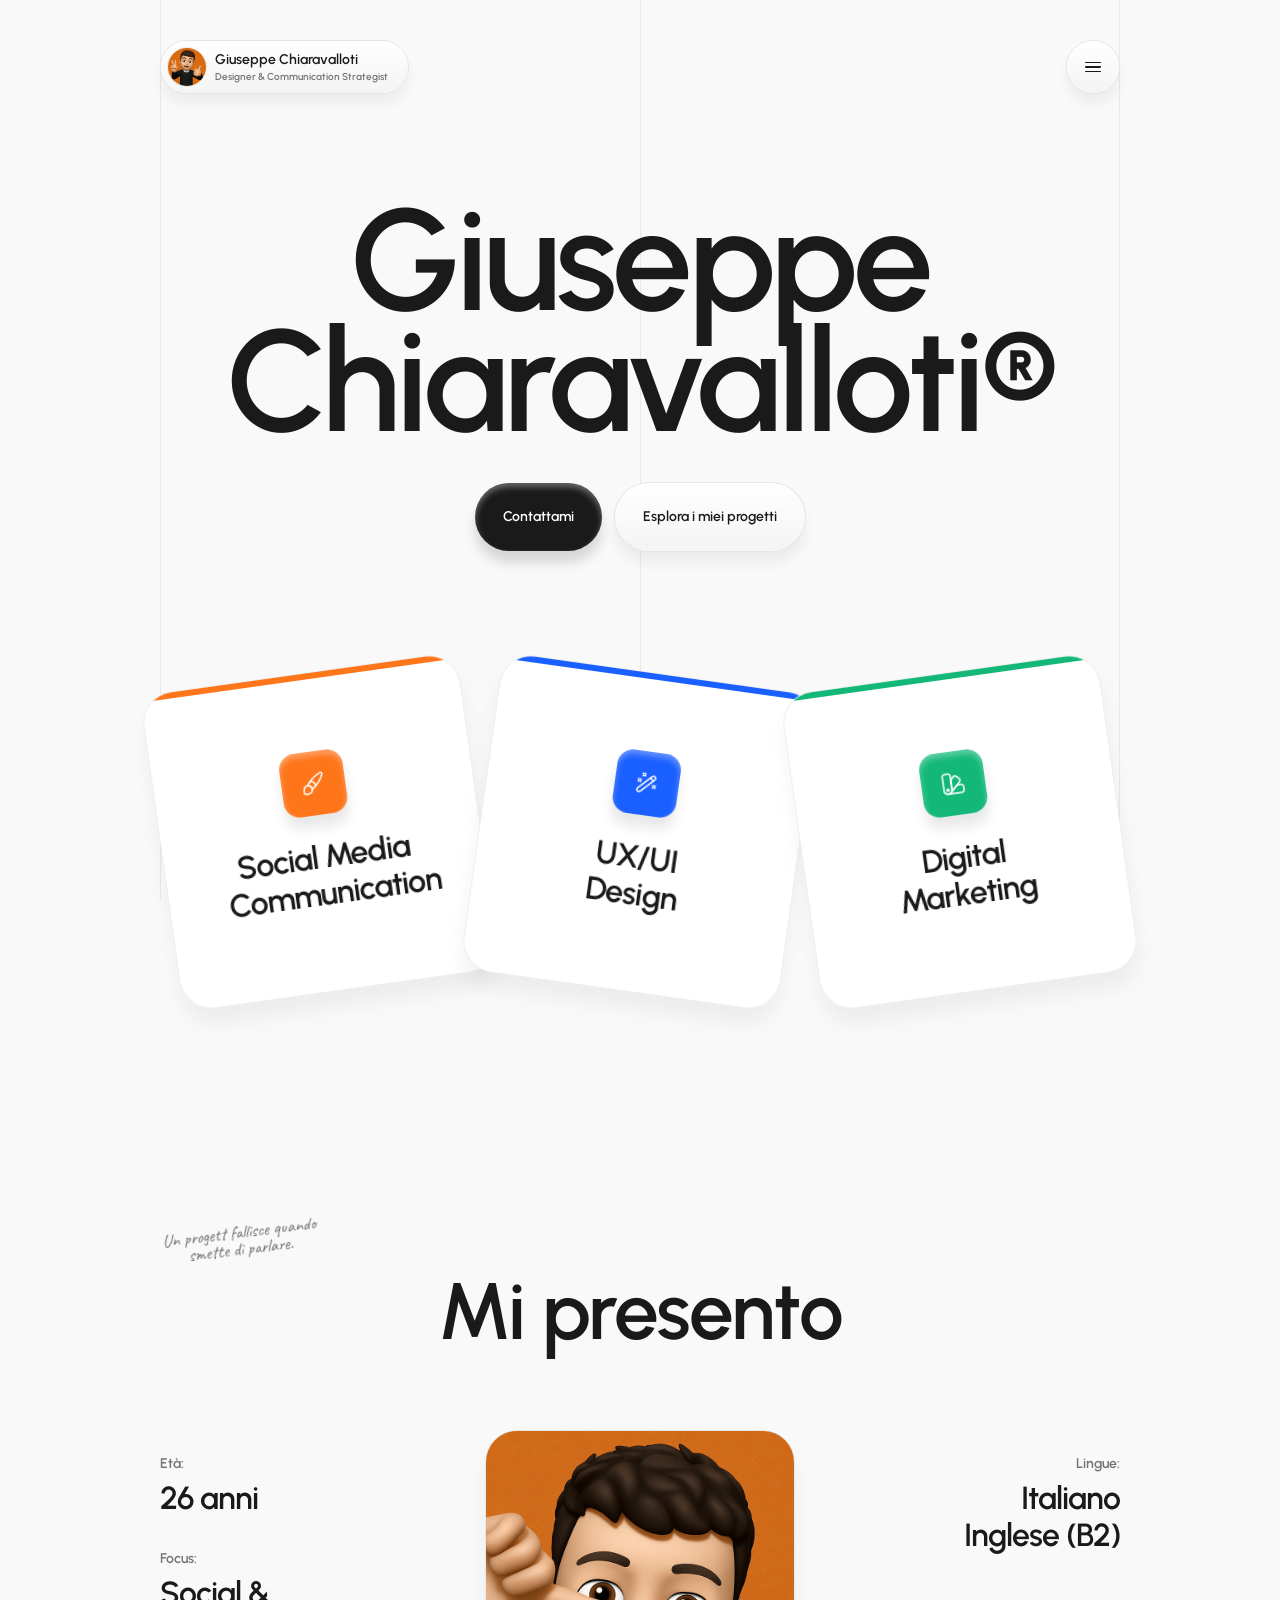
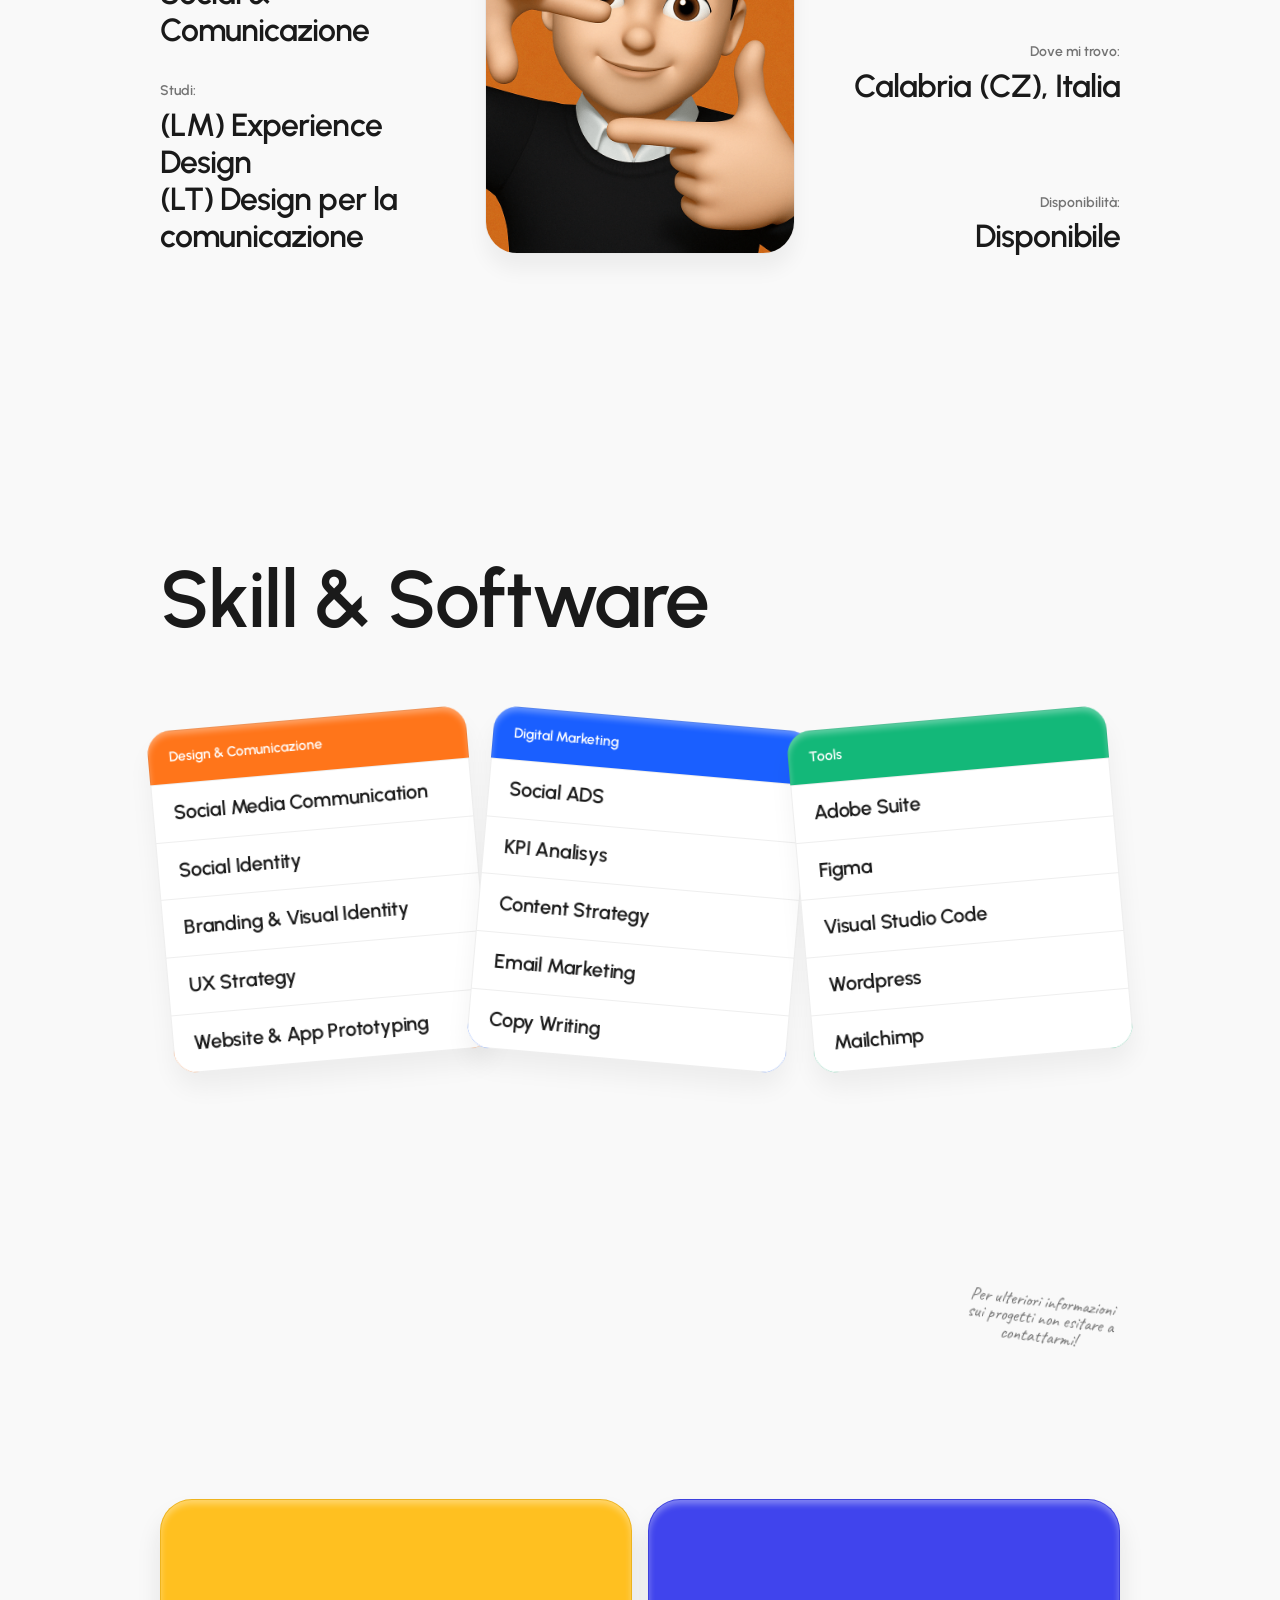
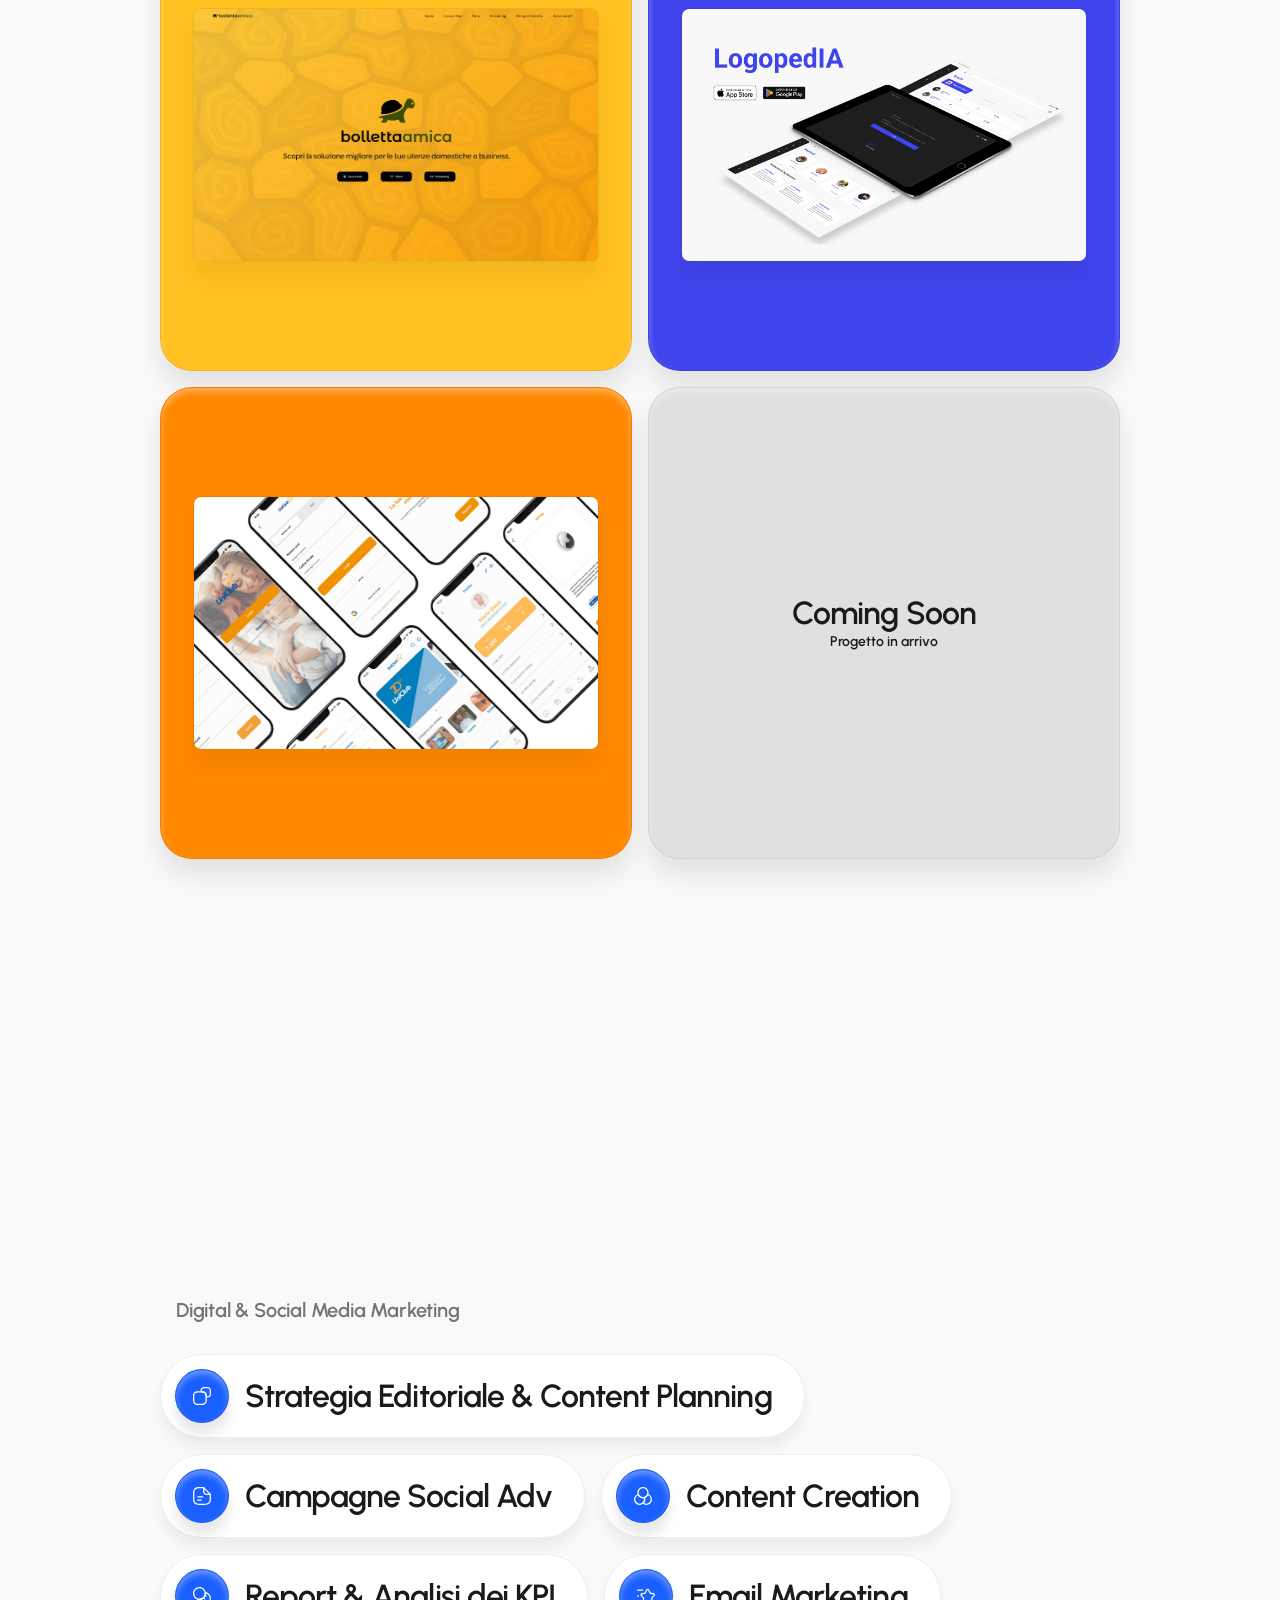
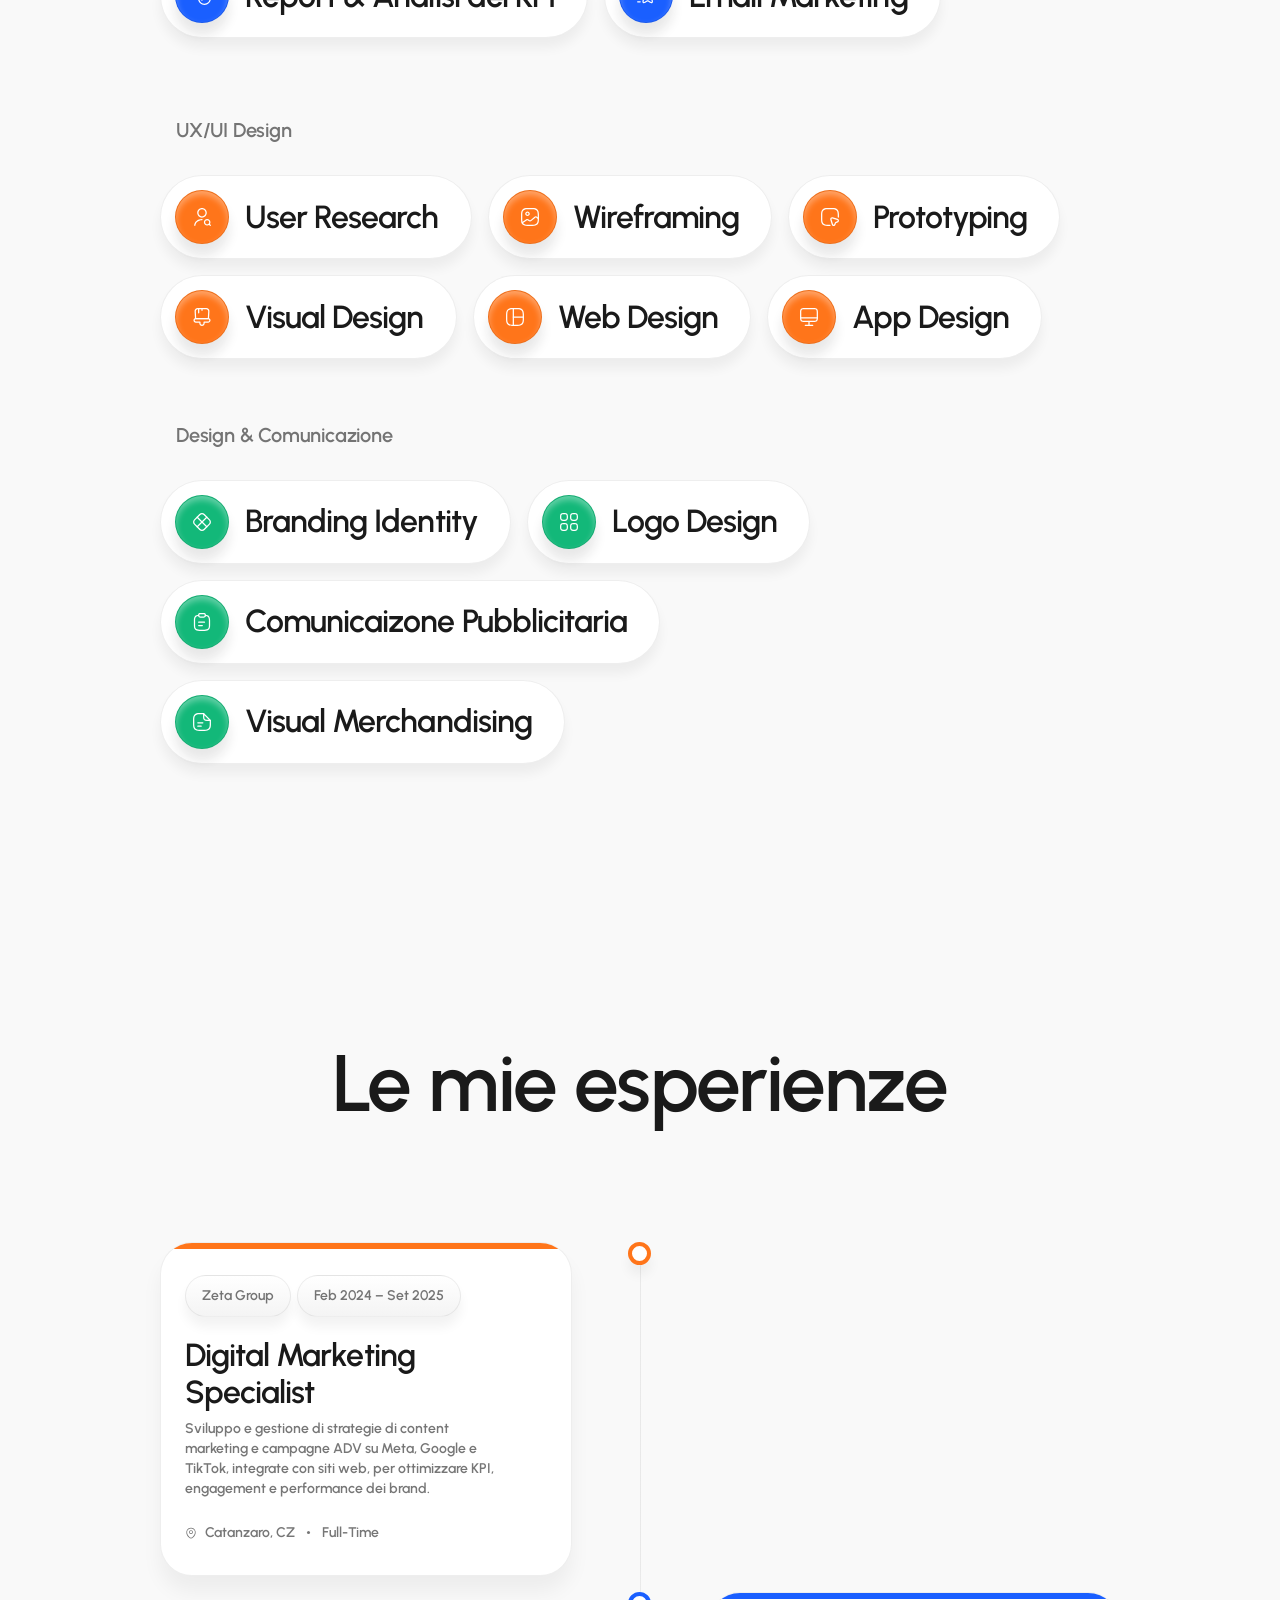
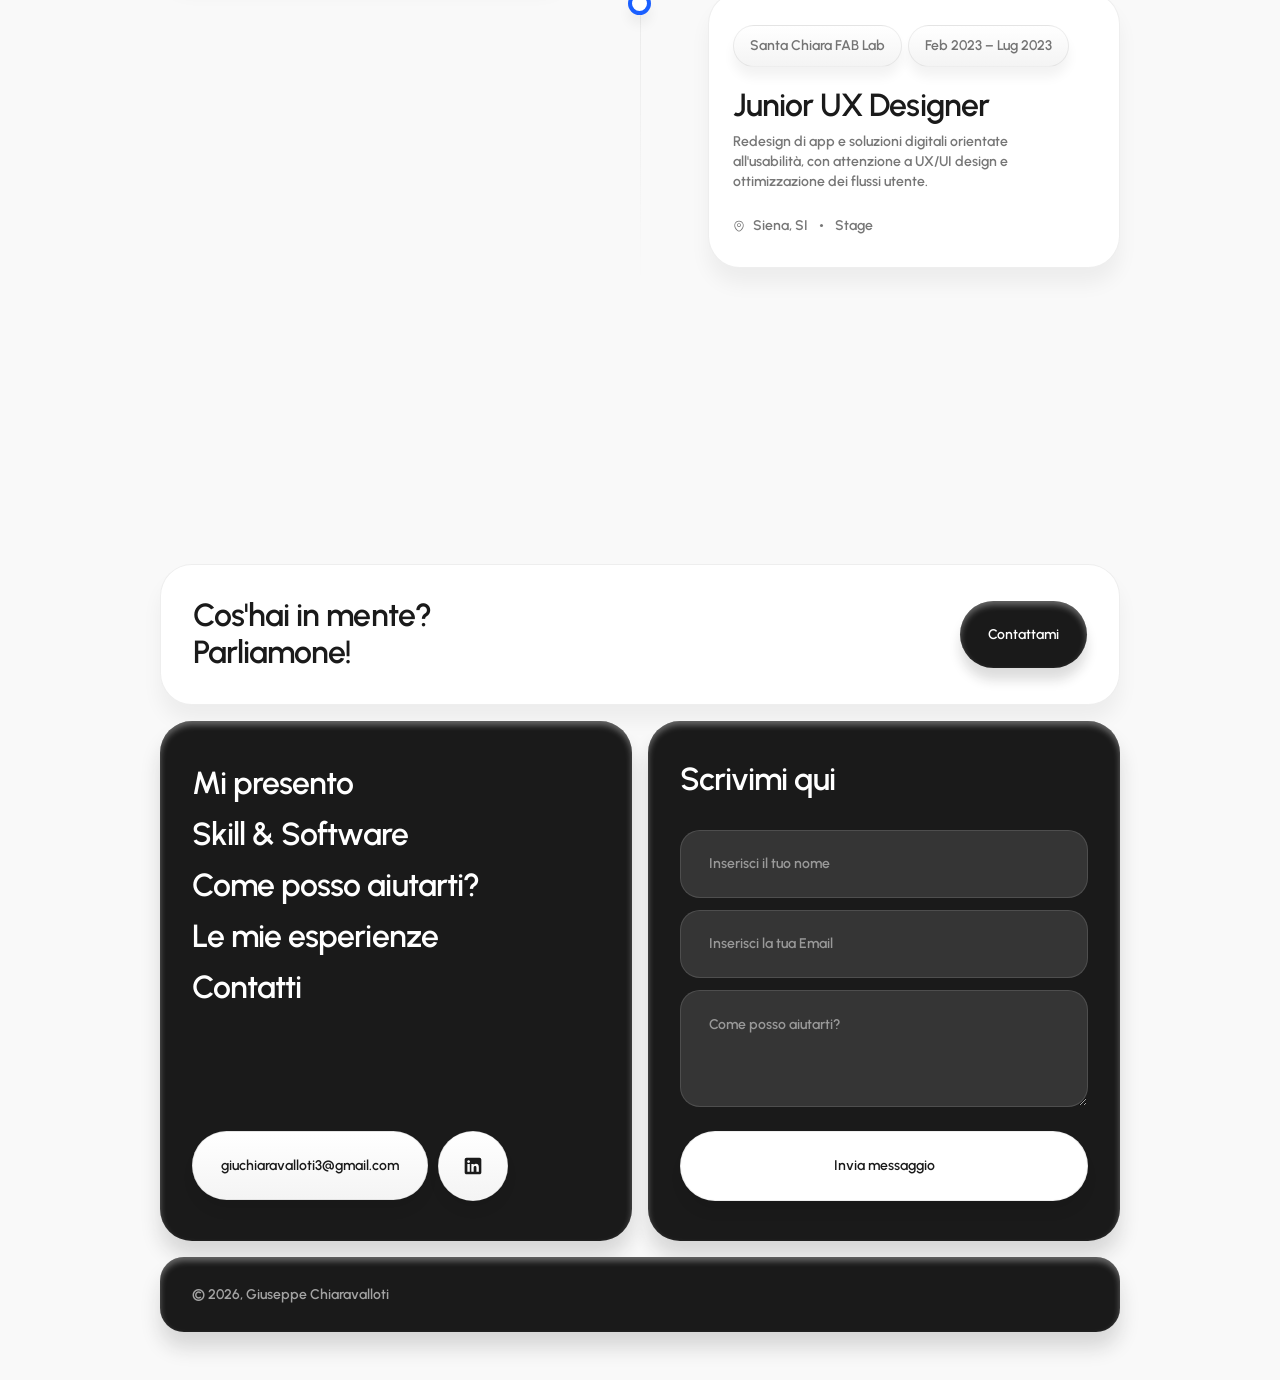
==== commit 558026fe: "modifica content seo" ====
--- a/index.html
+++ b/index.html
@@ -13,7 +13,7 @@
     <meta property="og:type" content="website">
     <meta property="og:title" content="Giuseppe Chiaravalloti – Designer & Communication Strategist">
     <meta property="og:description"
-        content="Portfolio di Giuseppe Chiaravalloti, Social Media Manager, Digital Marketing Designer e Communication Specialist. Specializzato in strategie di comunicazione, branding e design per il marketing digitale.">
+        content="Social Media Manager, Digital Marketing, Designer e Communication Specialist. Specializzato in strategie di comunicazione, branding e design per il marketing digitale.">
     <meta property="og:image" content="https://giuseppechiaravalloti.art/images/Anteprima.png">
     <meta property="og:url" content="https://giuseppechiaravalloti.art">
 
@@ -21,7 +21,7 @@
     <meta name="twitter:card" content="summary_large_image">
     <meta property="twitter:title" content="Giuseppe Chiaravalloti – Designer & Communication Strategist">
     <meta property="twitter:description"
-        content="Portfolio di Giuseppe Chiaravalloti, Social Media Manager, Digital Marketing Designer e Communication Specialist. Specializzato in strategie di comunicazione, branding e design per il marketing digitale.">
+        content="Social Media Manager, Digital Marketing, Designer e Communication Specialist. Specializzato in strategie di comunicazione, branding e design per il marketing digitale.">
     <meta property="twitter:image" content="https://giuseppechiaravalloti.art/images/Anteprima.png">
 
     <!-- Viewport & Other -->
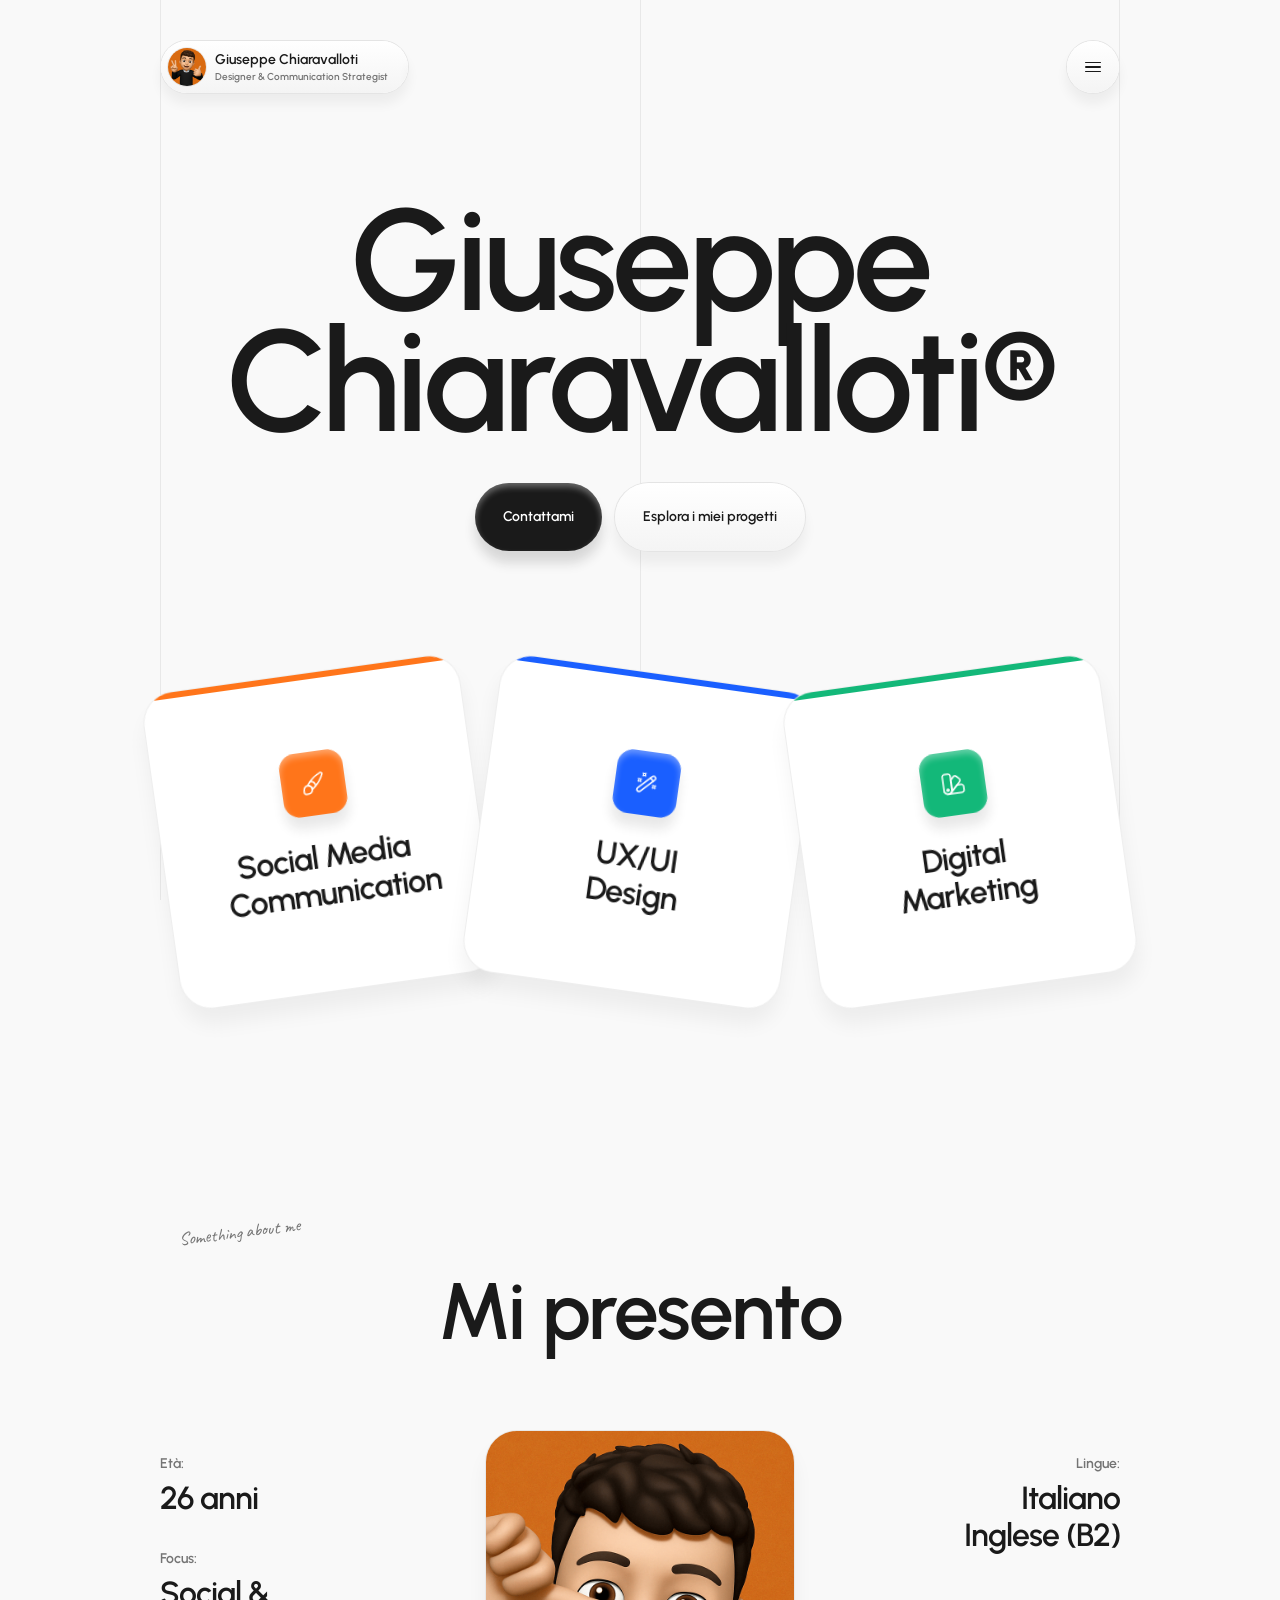
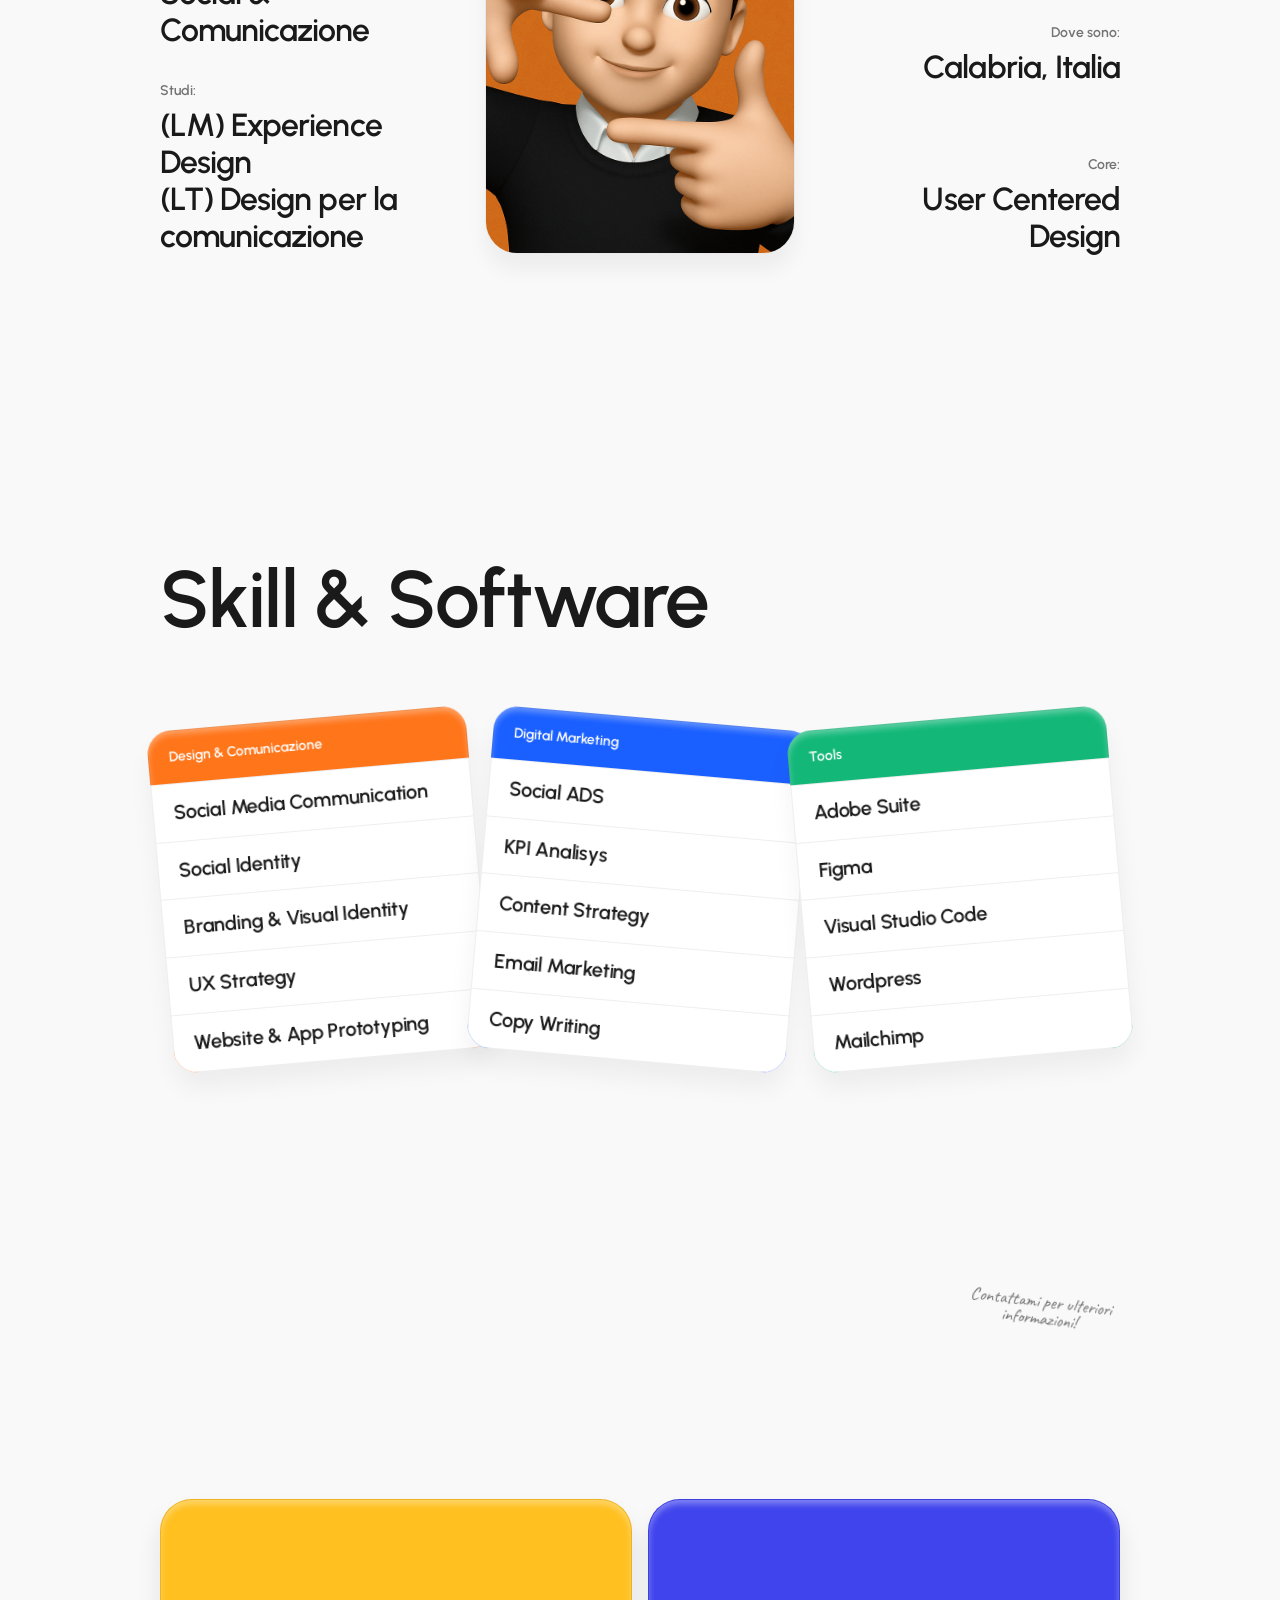
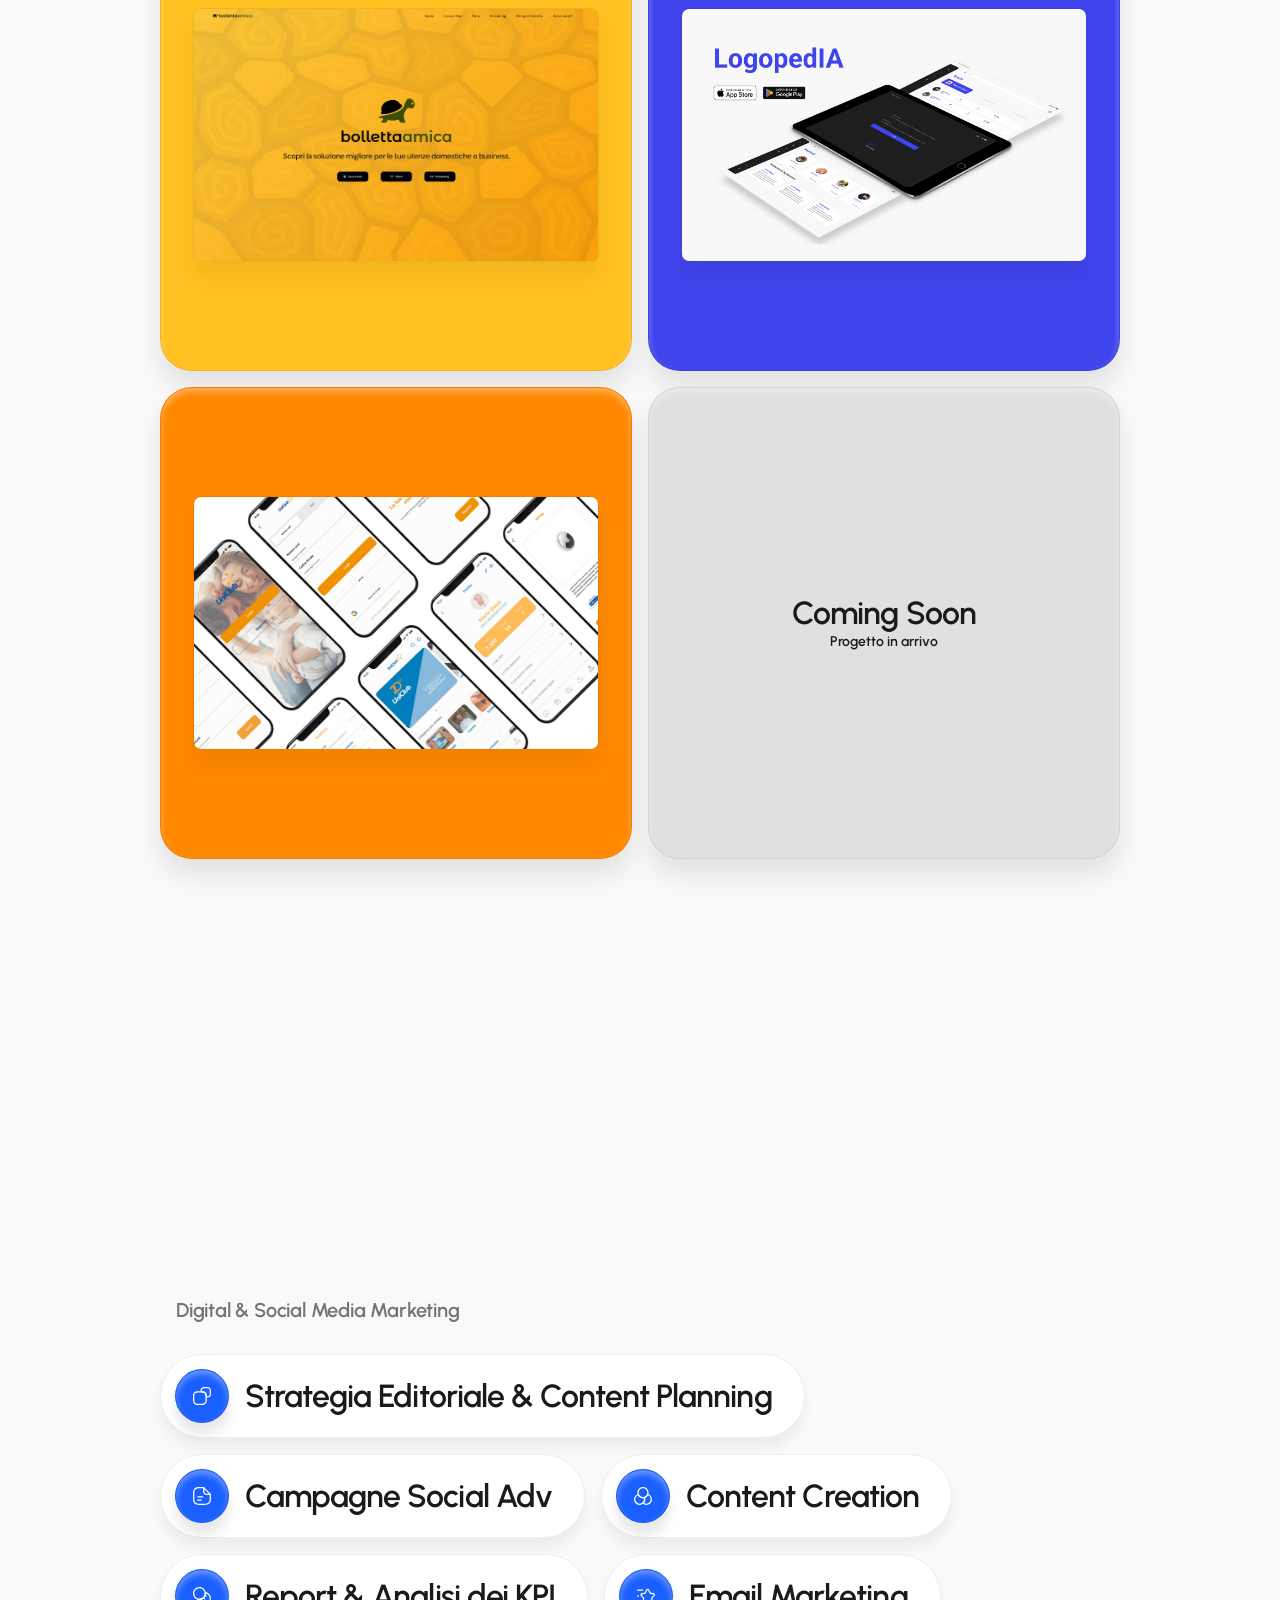
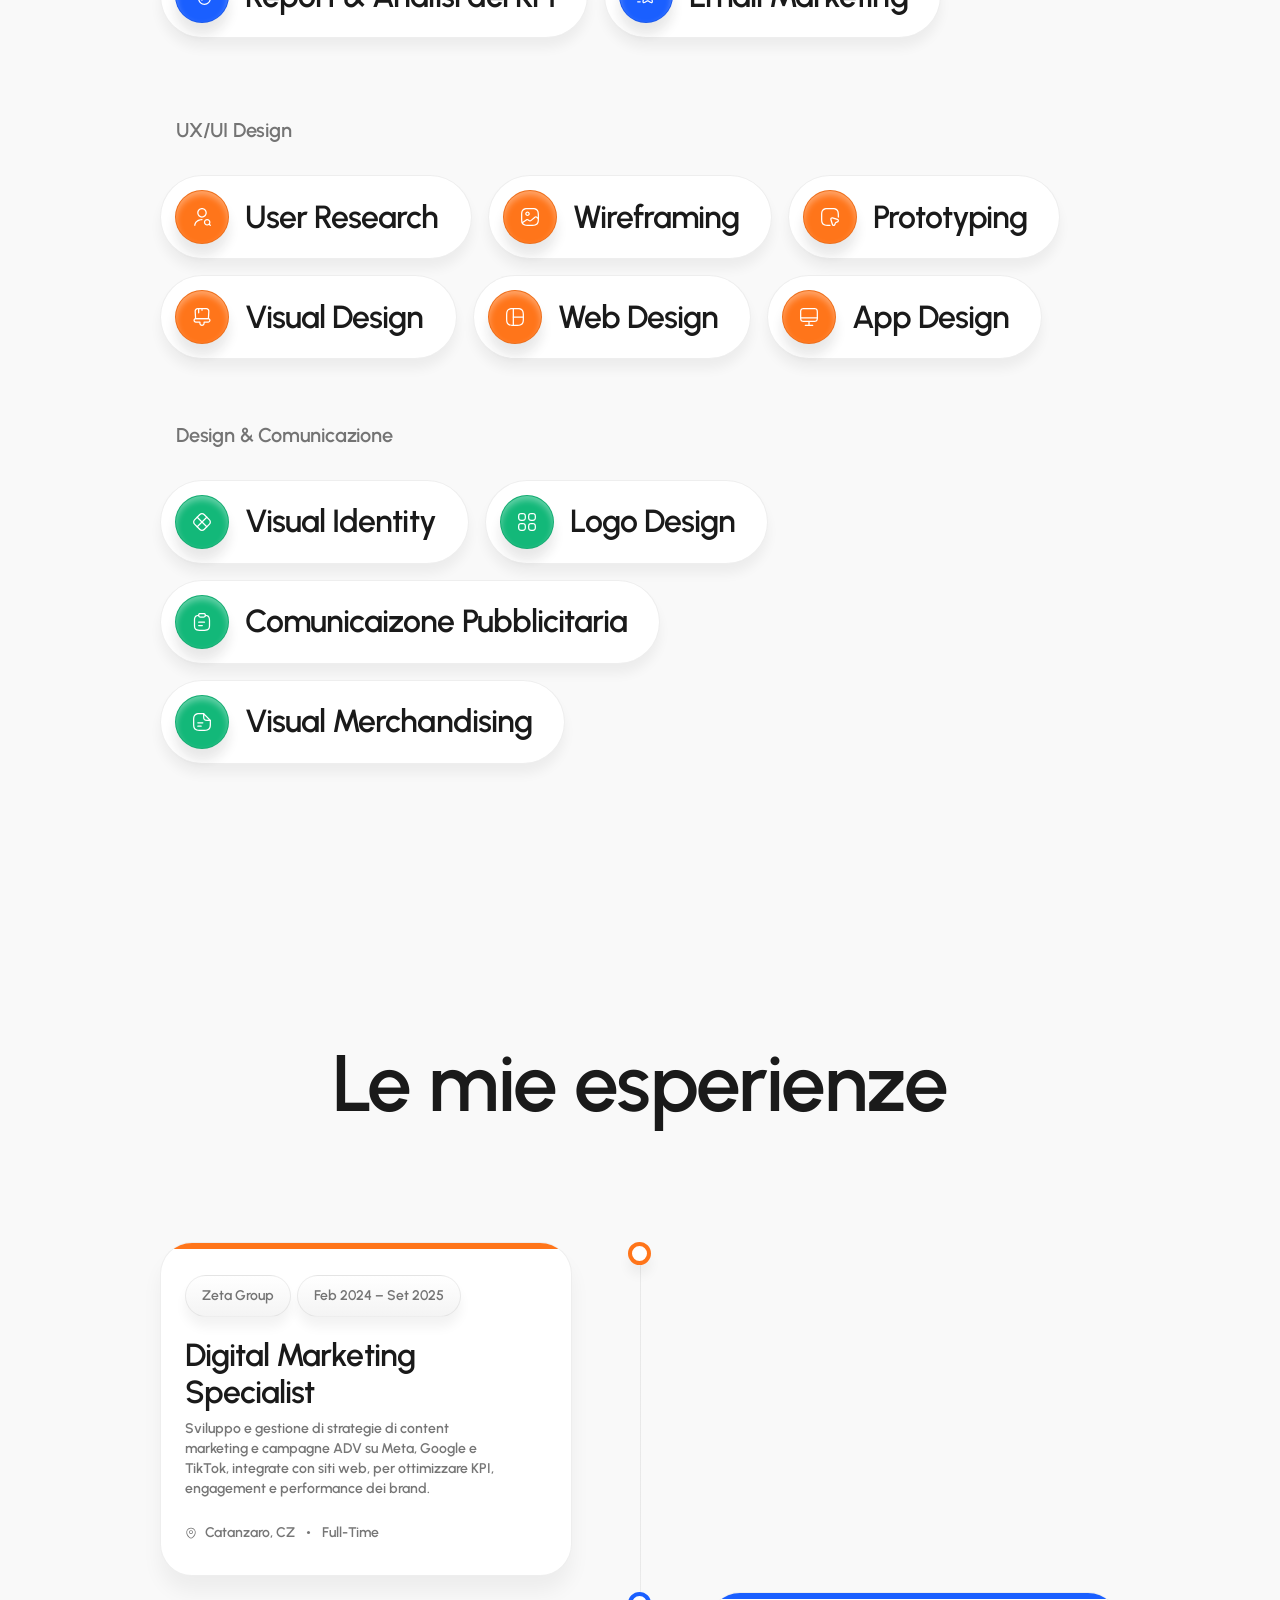
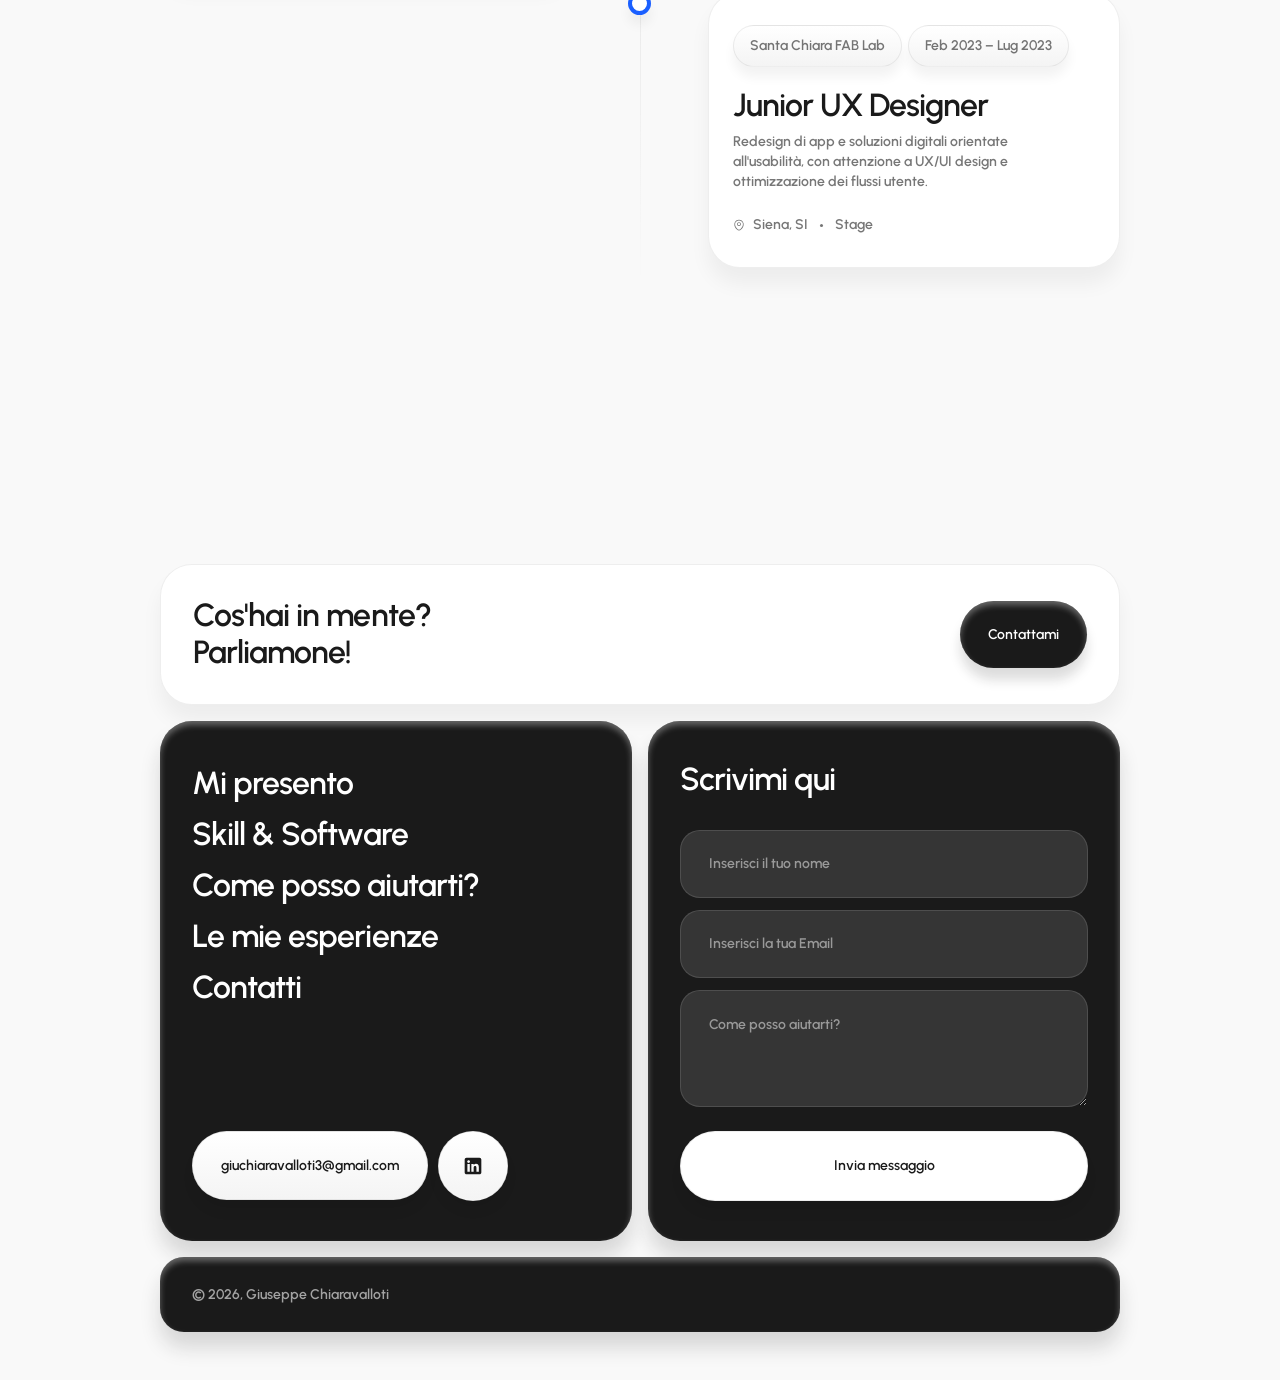
==== commit 746ec8eb: "revisione testi sito" ====
--- a/index.html
+++ b/index.html
@@ -215,7 +215,7 @@
                 <div class="section-heading center-heading">
                     <div class="heading-wrapper center-heading">
                         <h2 class="h2">Mi presento</h2>
-                        <p class="handwritten heading-left-caption">Un progett fallisce quando smette di parlare.</p>
+                        <p class="handwritten heading-left-caption">Something about me</p>
                     </div>
                 </div>
                 <div class="about-info">
@@ -244,13 +244,13 @@
                         </div>
                         <div data-wf--info-block--variant="right"
                             class="info-block w-variant-c6723cf6-f98c-16bb-aef3-a9a5ed6363b9">
-                            <div class="semibold-s info-block-name">Dove mi trovo:</div>
-                            <div class="semibold-l info-block-value">Calabria (CZ), Italia</div>
+                            <div class="semibold-s info-block-name">Dove sono:</div>
+                            <div class="semibold-l info-block-value">Calabria, Italia</div>
                         </div>
                         <div data-wf--info-block--variant="right"
                             class="info-block w-variant-c6723cf6-f98c-16bb-aef3-a9a5ed6363b9">
-                            <div class="semibold-s info-block-name">Disponibilità:</div>
-                            <div class="semibold-l info-block-value">Disponibile</div>
+                            <div class="semibold-s info-block-name">Core:</div>
+                            <div class="semibold-l info-block-value">User Centered Design</div>
                         </div>
                     </div>
                 </div>
@@ -358,8 +358,7 @@
                 <div class="section-heading center-heading">
                     <div class="heading-wrapper center-heading">
                         <h2 class="h2">Alcuni progetti</h2>
-                        <p class="handwritten heading-right-caption">Per ulteriori informazioni sui progetti non esitare
-                            a contattarmi!</p>
+                        <p class="handwritten heading-right-caption">Contattami per ulteriori informazioni!</p>
                     </div>
                 </div>
                 <div class="works-list-wrapper w-dyn-list">
@@ -625,7 +624,7 @@
                                     <img src="images/67dc498fe64bc5d9265b96c6_Main%20Component.svg" loading="lazy"
                                         alt="" class="service-block-icon">
                                 </div>
-                                <div class="semibold-l">Branding Identity</div>
+                                <div class="semibold-l">Visual Identity</div>
                             </div>
                             <div data-wf--service-block--variant="green" class="service-block">
                                 <div class="service-block-icon-wrapper w-variant-c5a30e79-d298-4b5b-9e91-2af6d37e04c5">
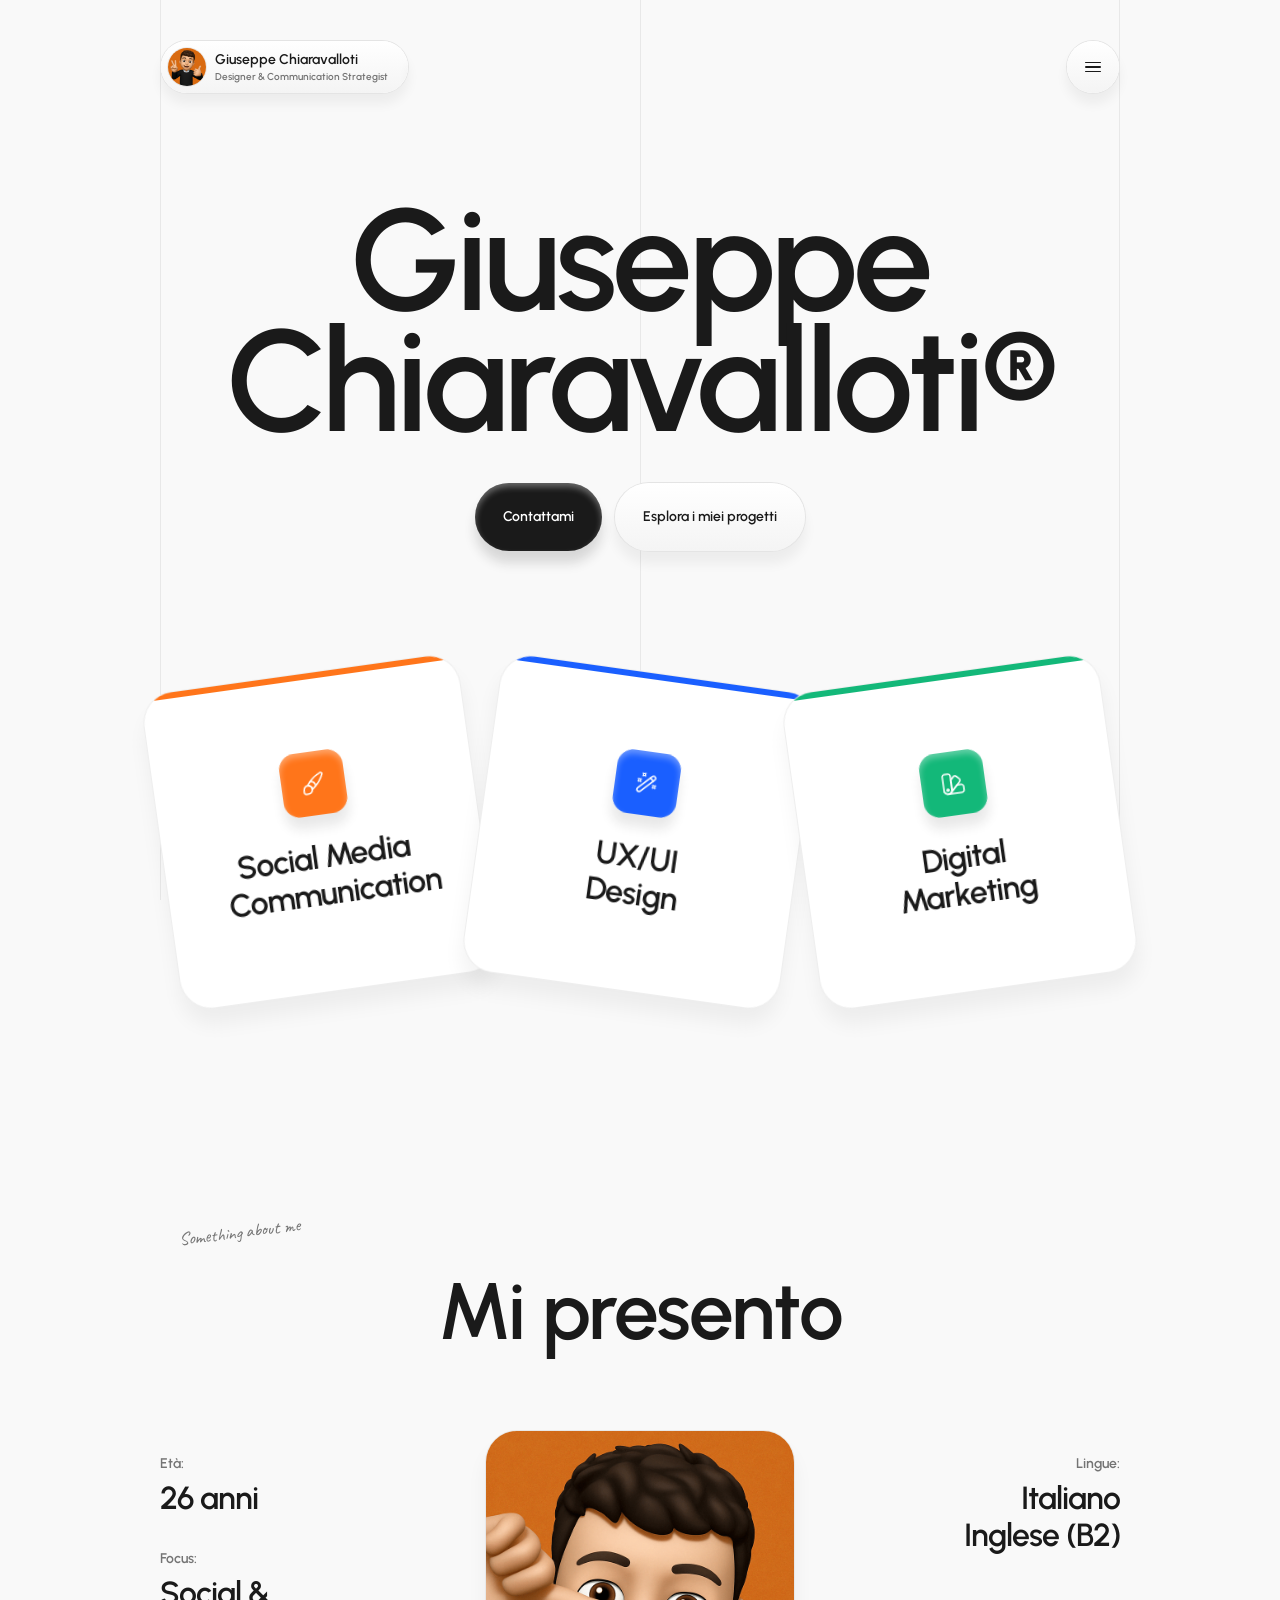
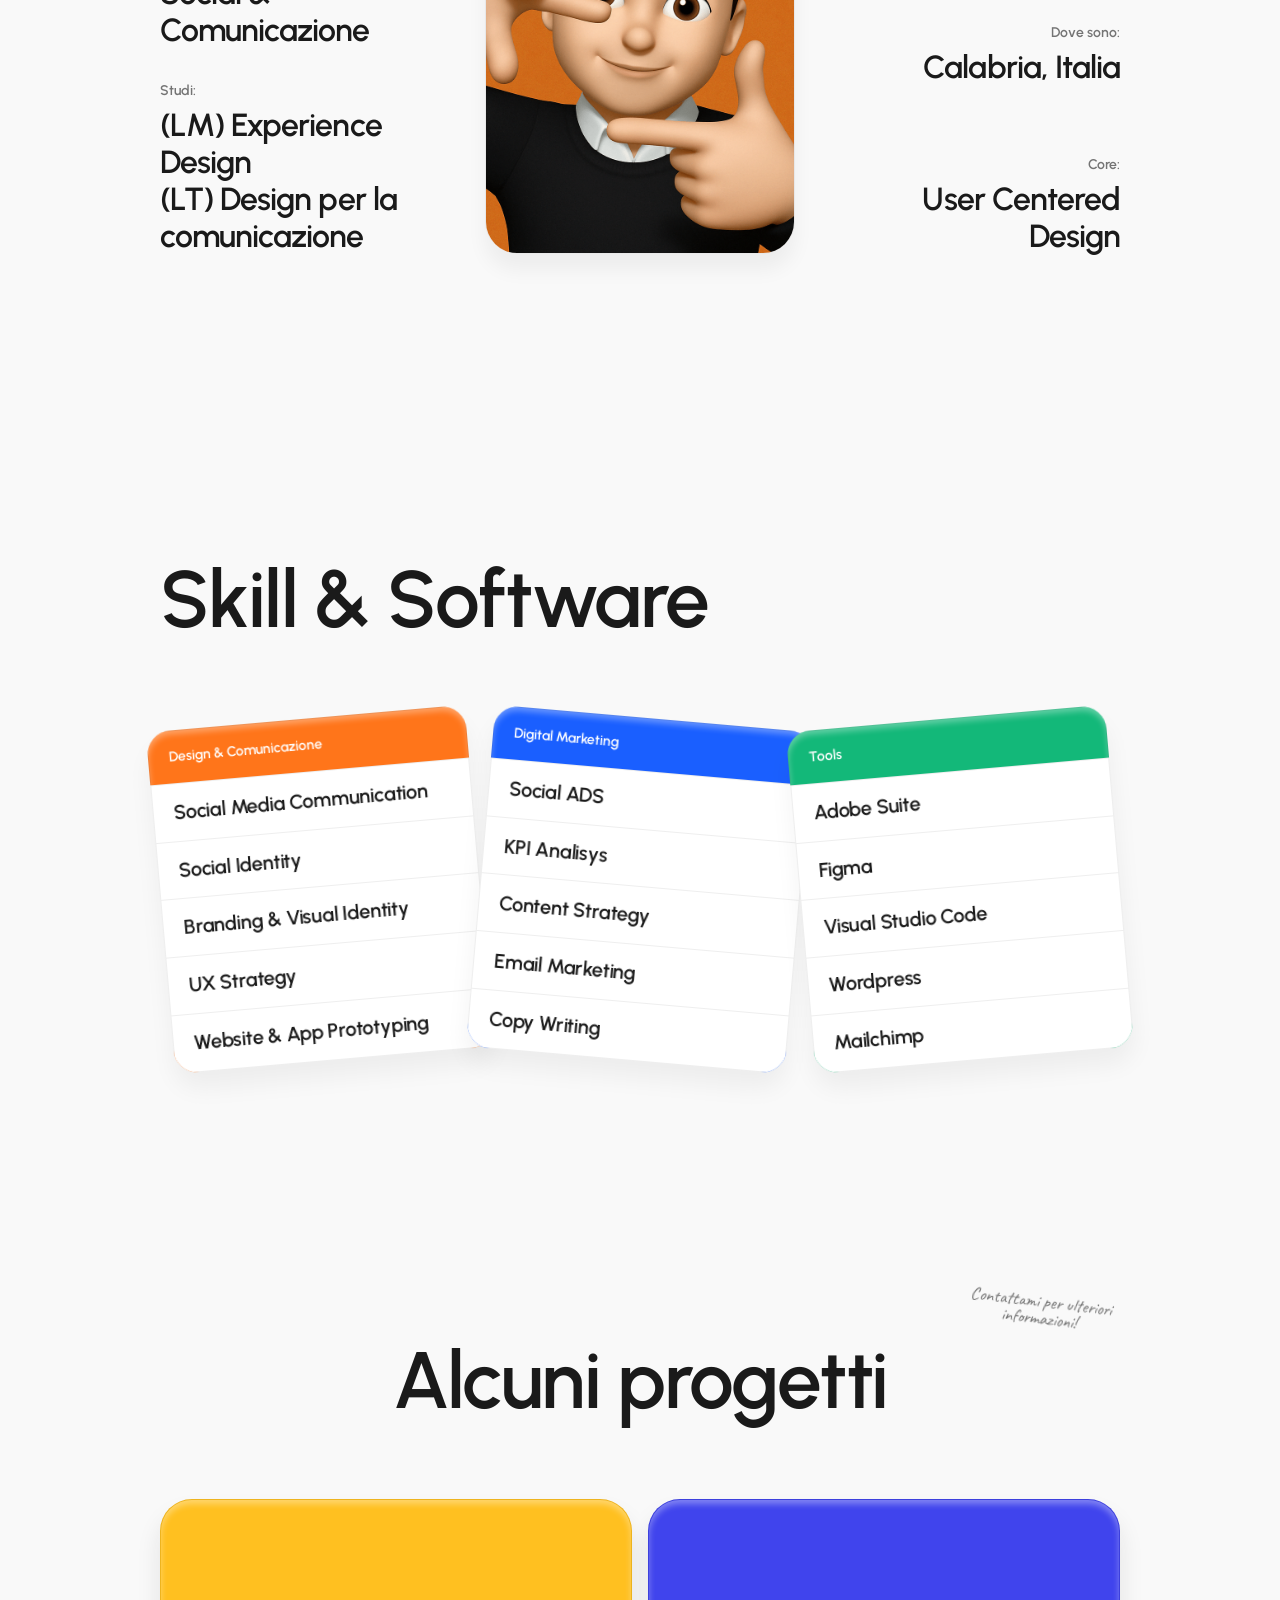
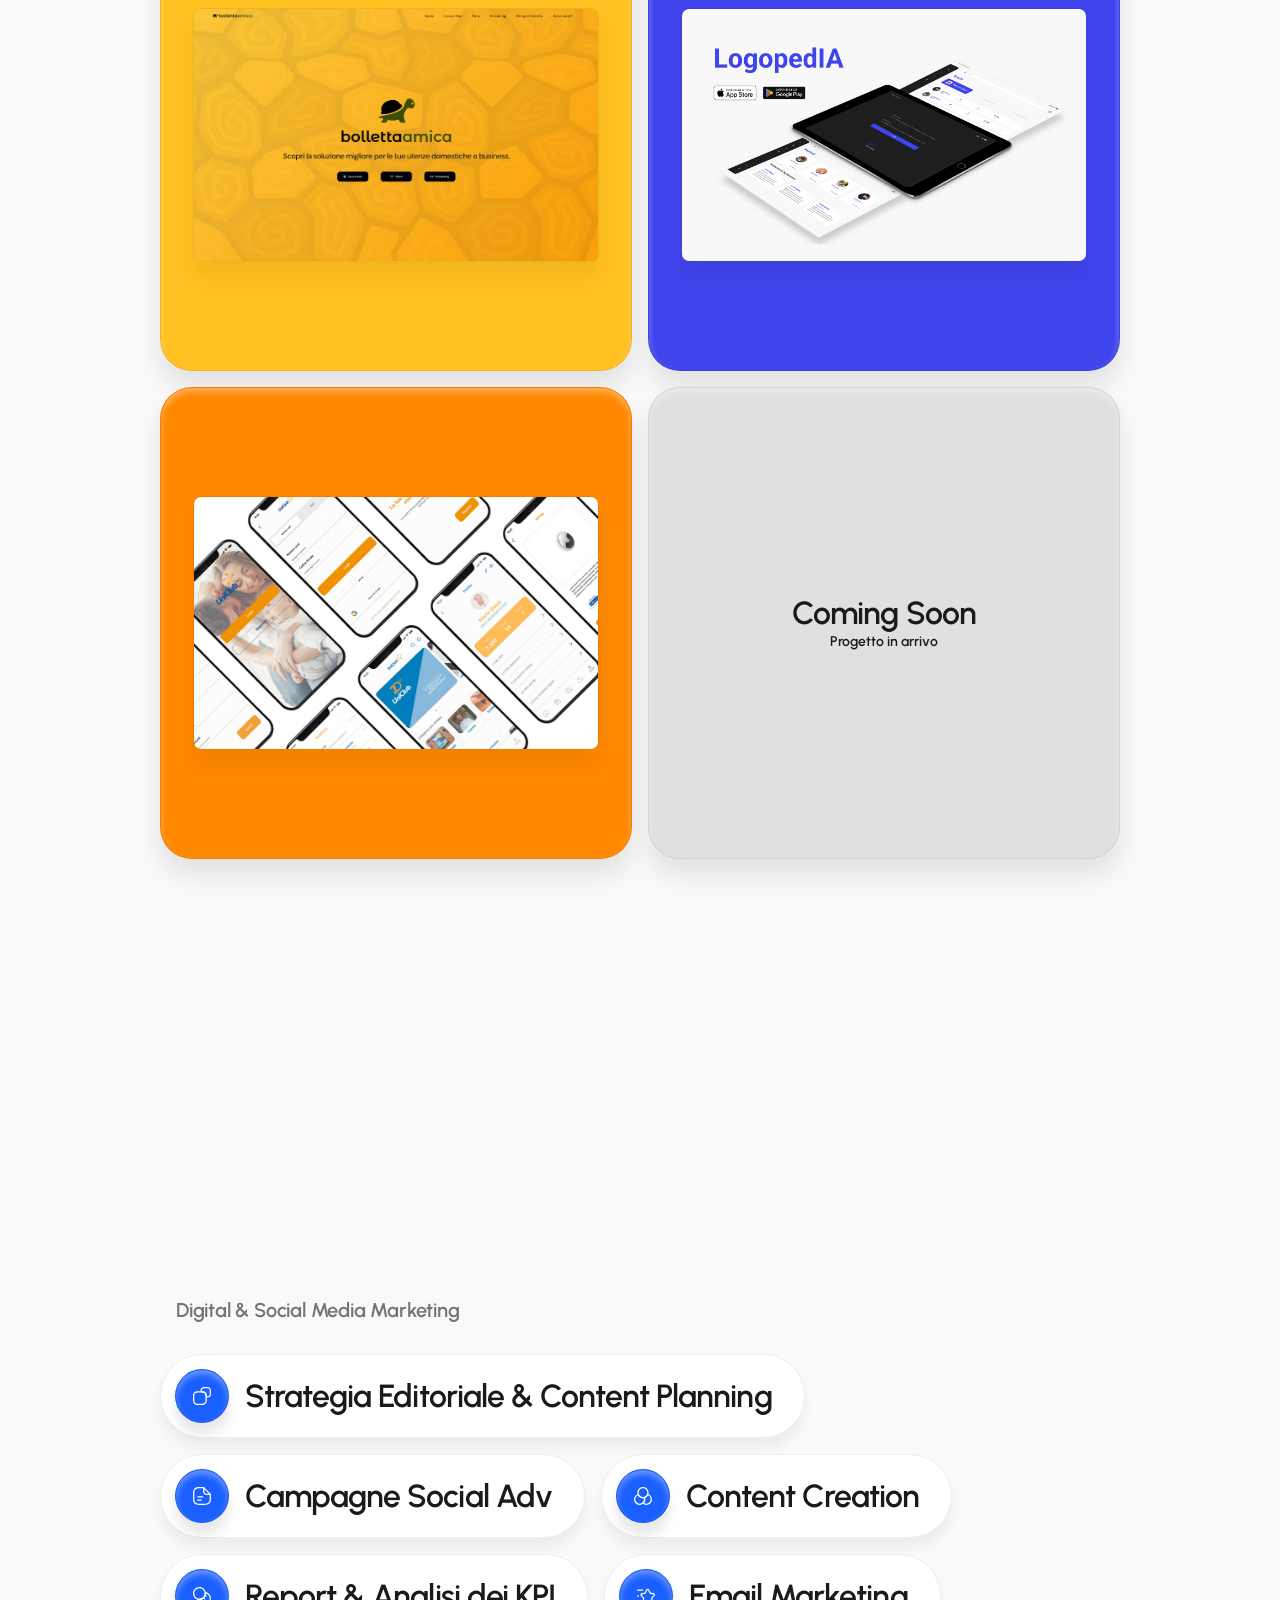
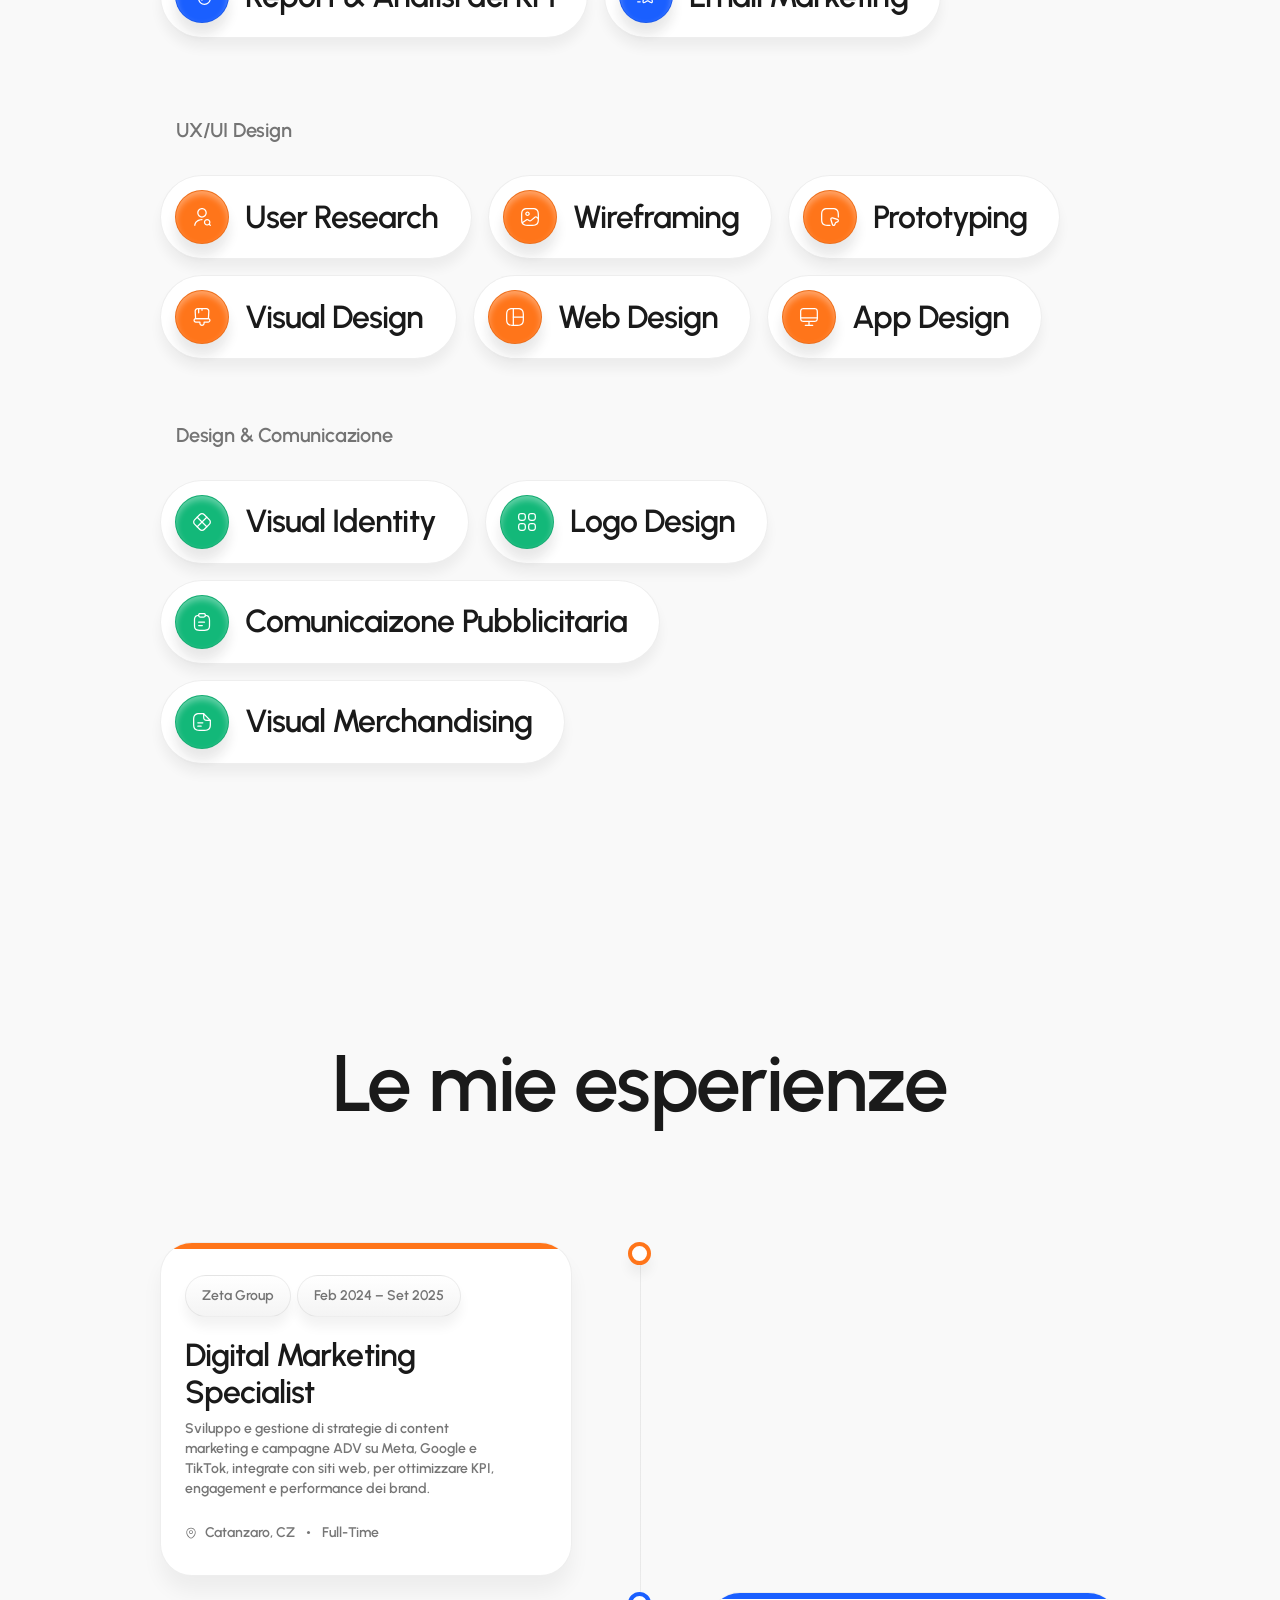
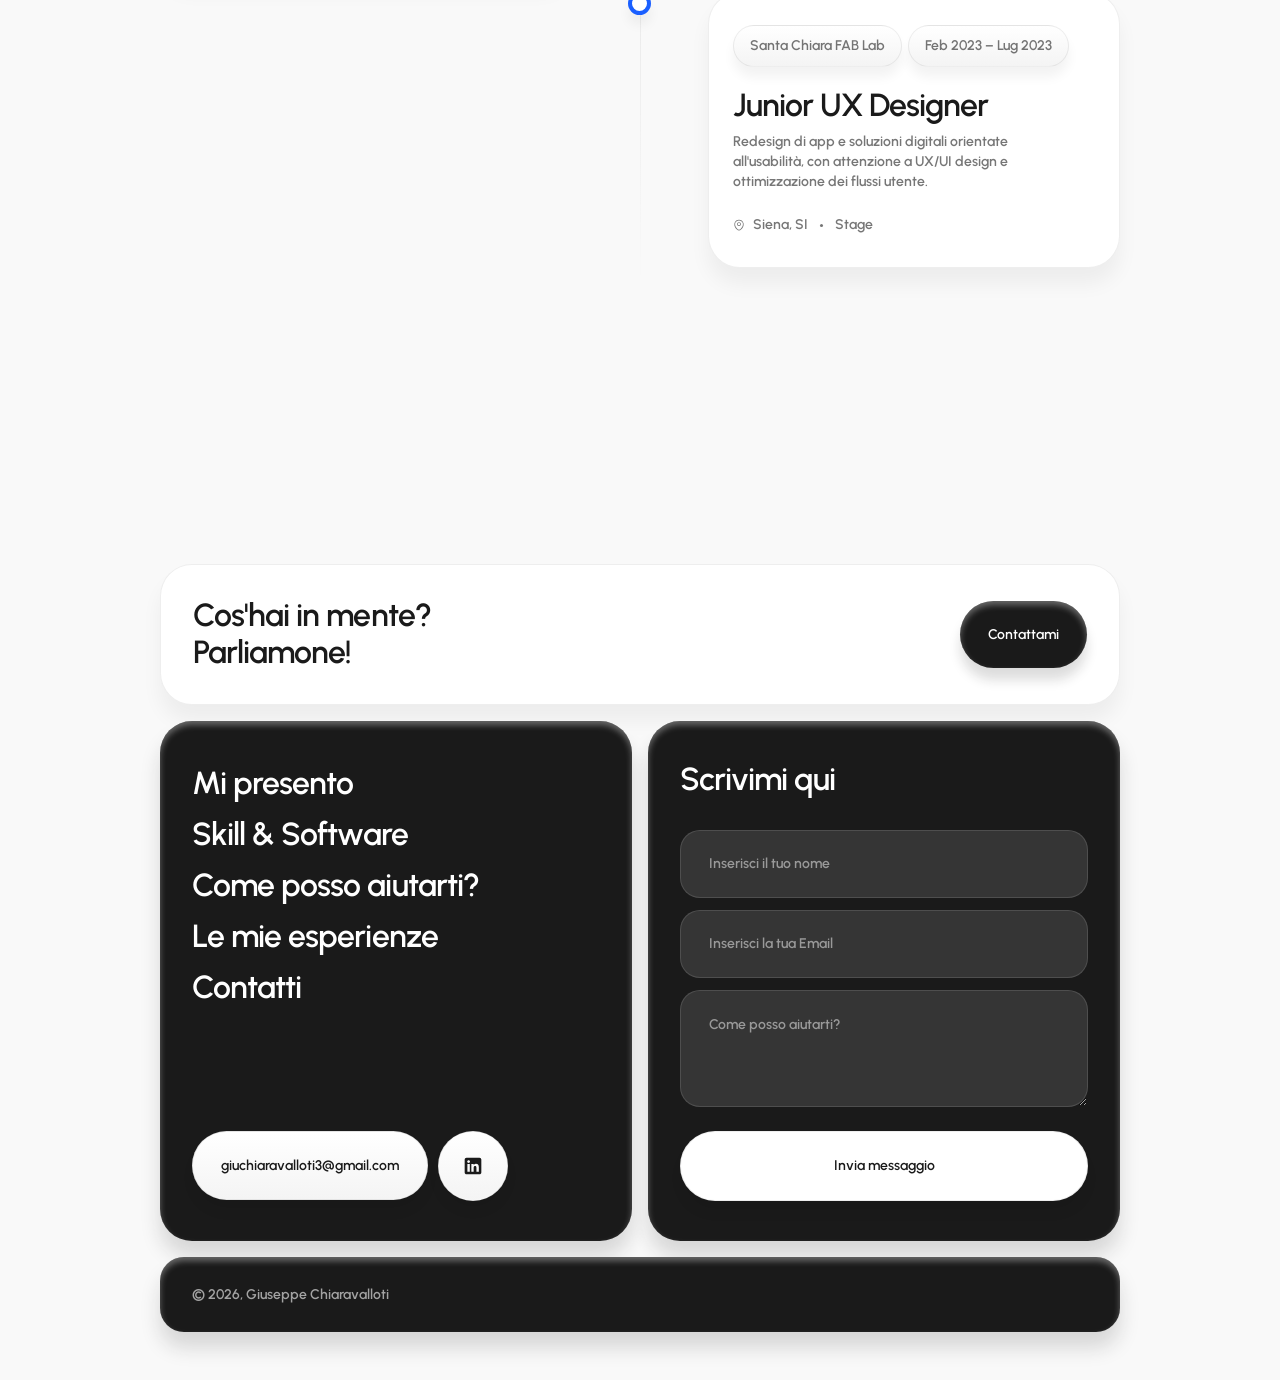
==== commit 717c42a3: "modifica testo home" ====
--- a/index.html
+++ b/index.html
@@ -377,7 +377,7 @@
                                             class="pill w-variant-e82741cb-cac9-98bb-5421-fe985df79575">
                                             <div class="pill-shape w-variant-e82741cb-cac9-98bb-5421-fe985df79575">
                                             </div>
-                                            <div class="semibold-s">Digital Brand Redesign</div>
+                                            <div class="semibold-s">Digital Rebranding</div>
                                         </div>
                                     </div>
                                 </div>
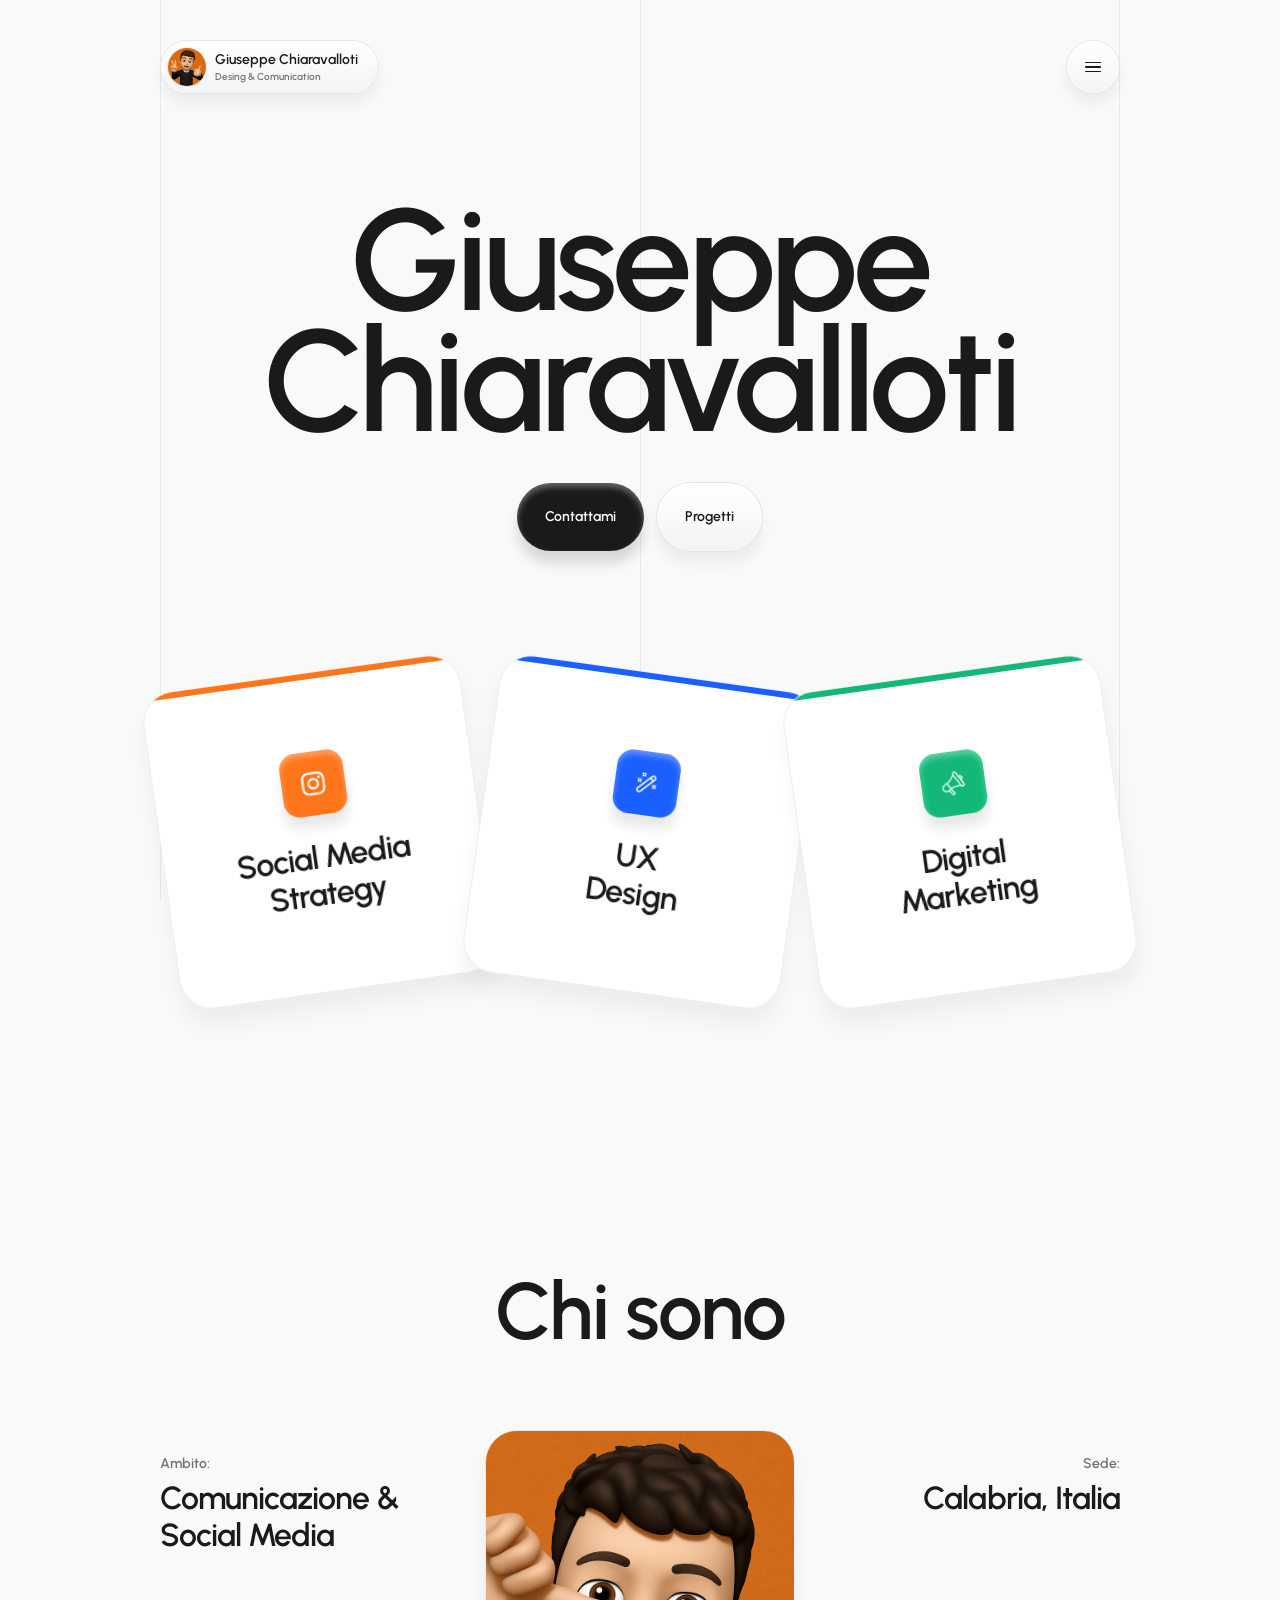
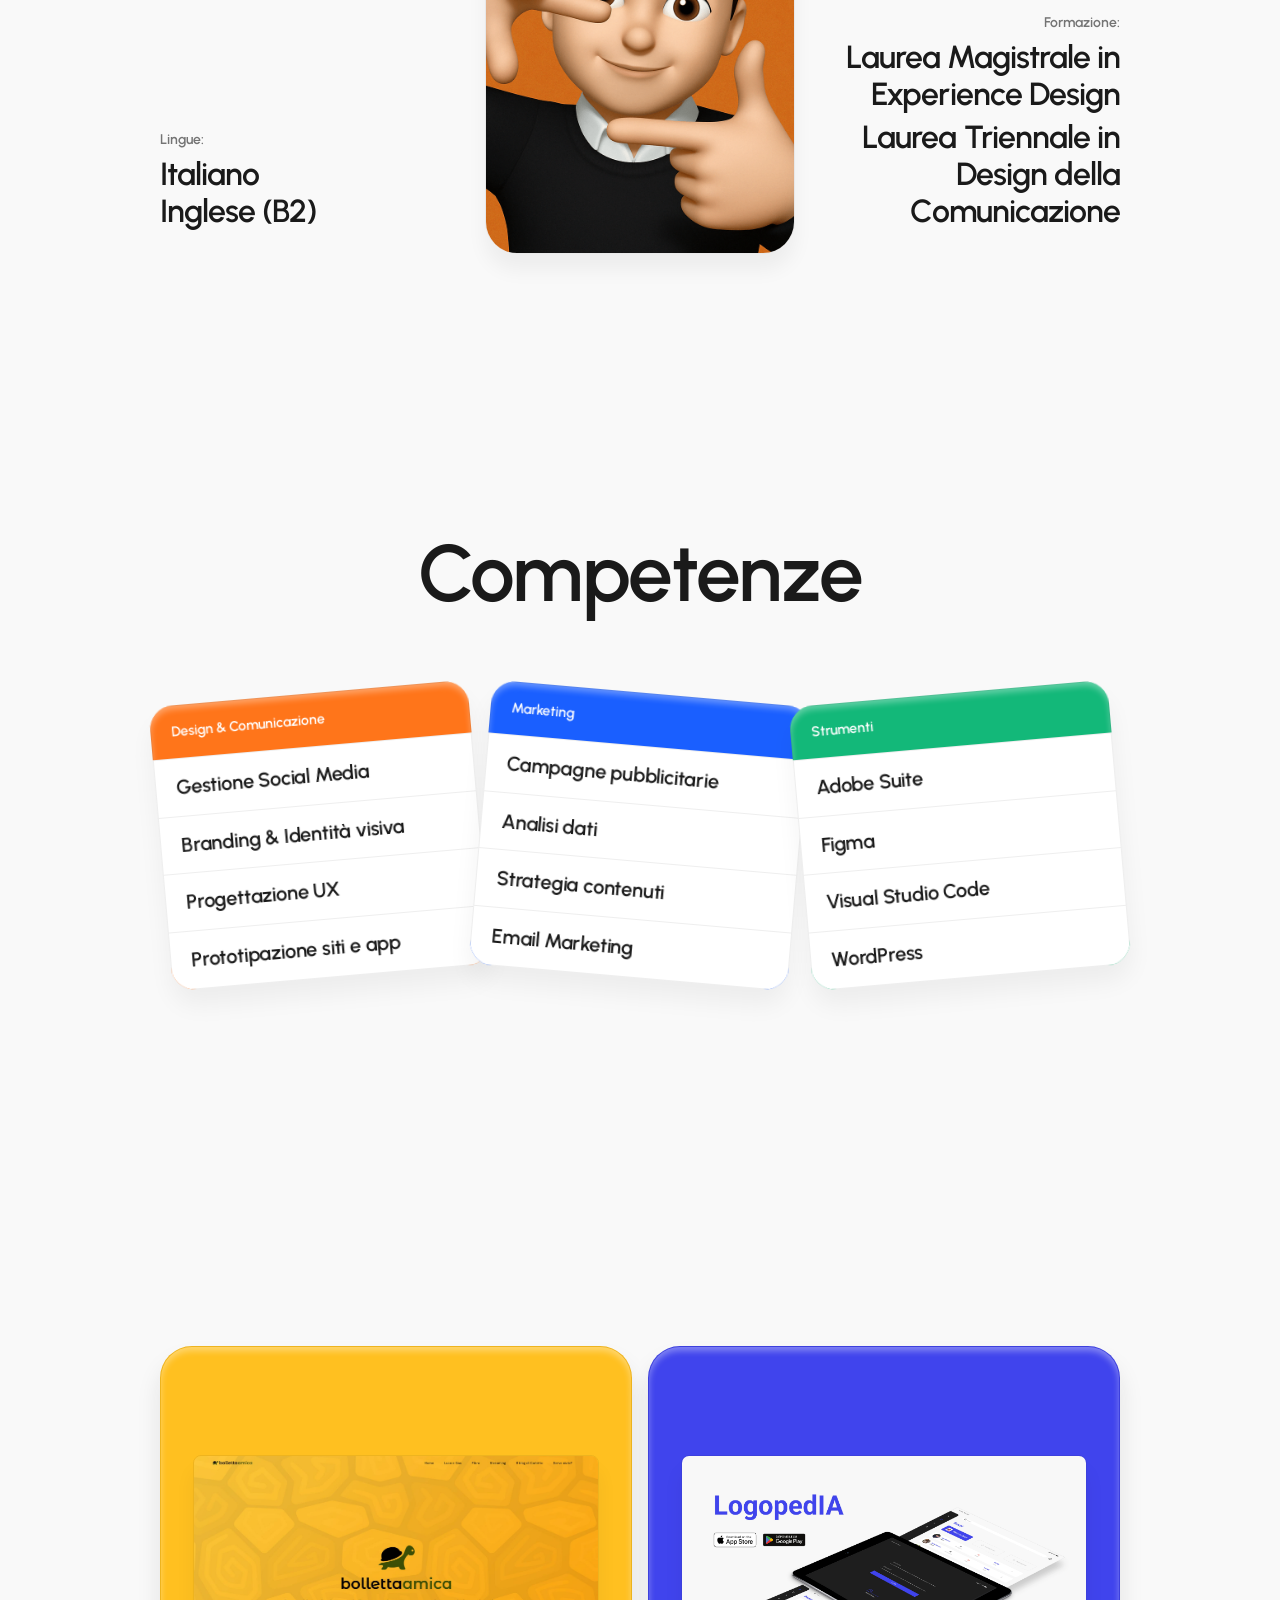
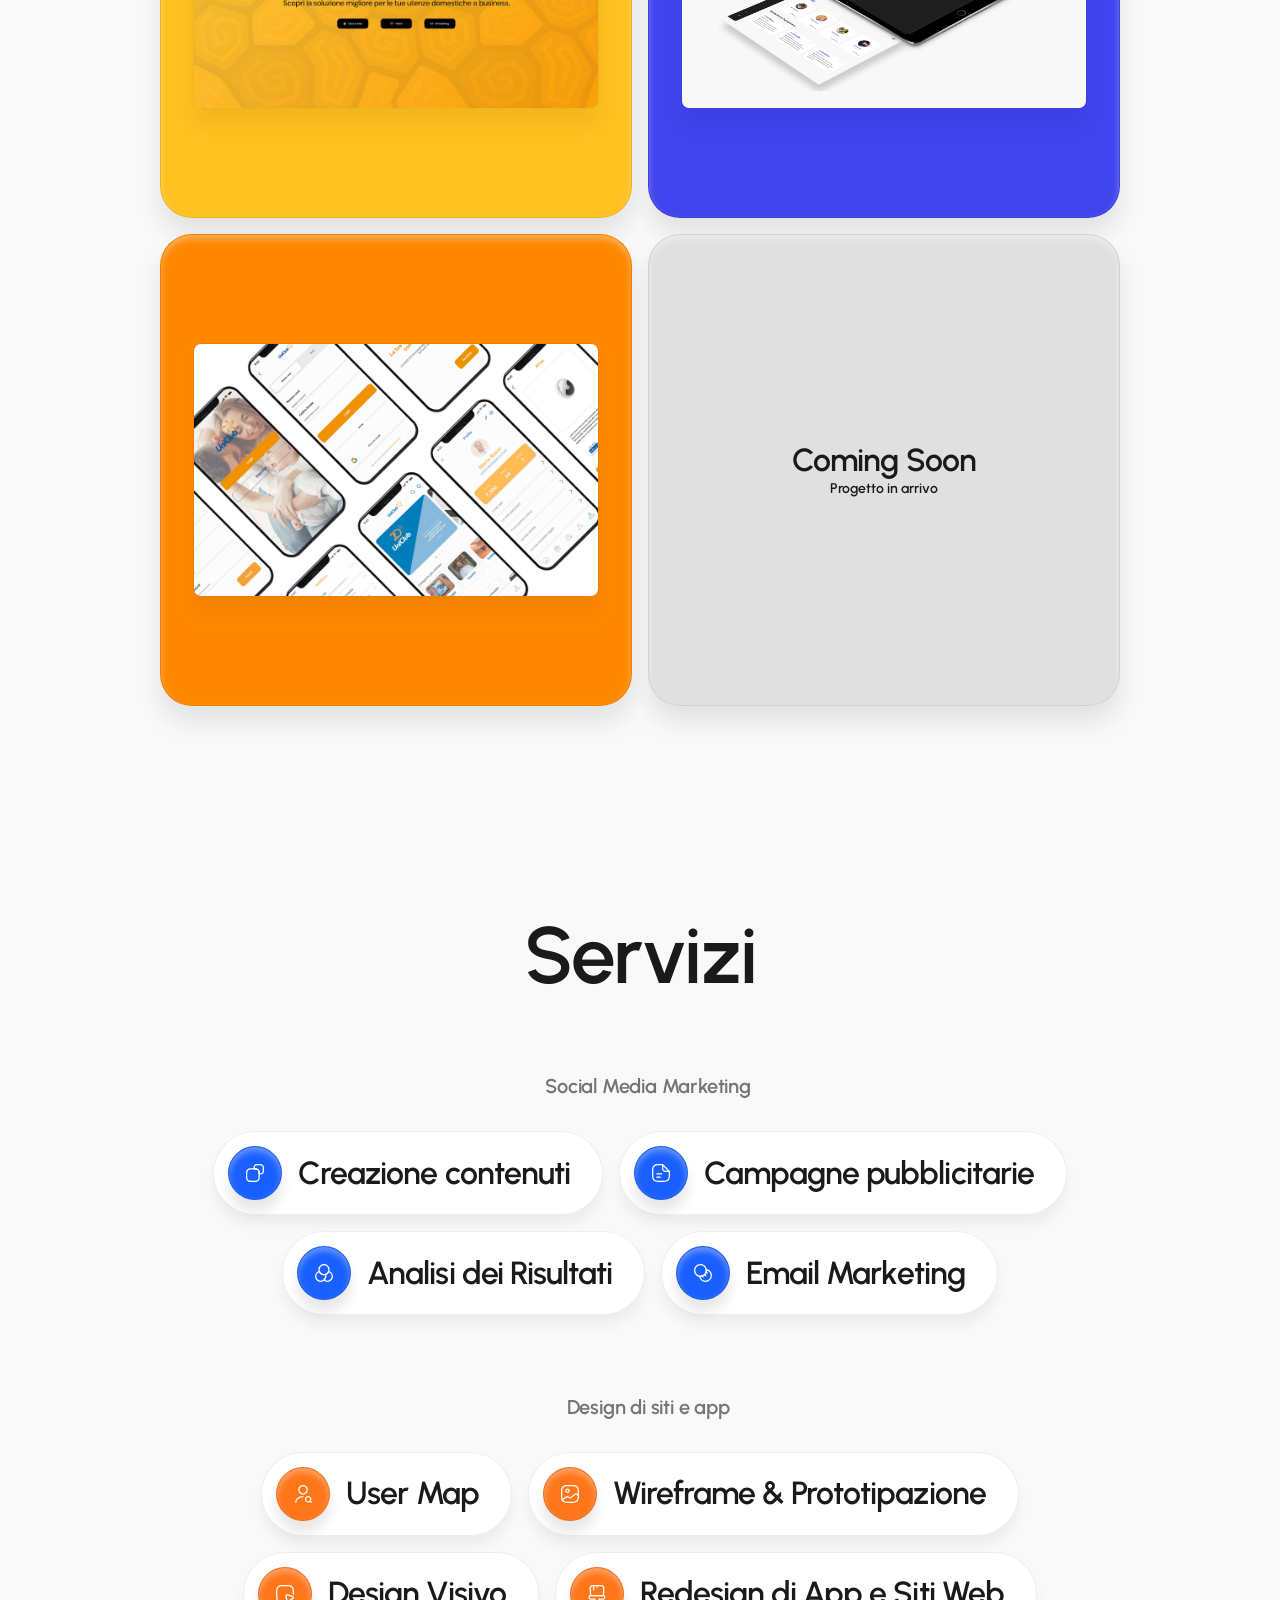
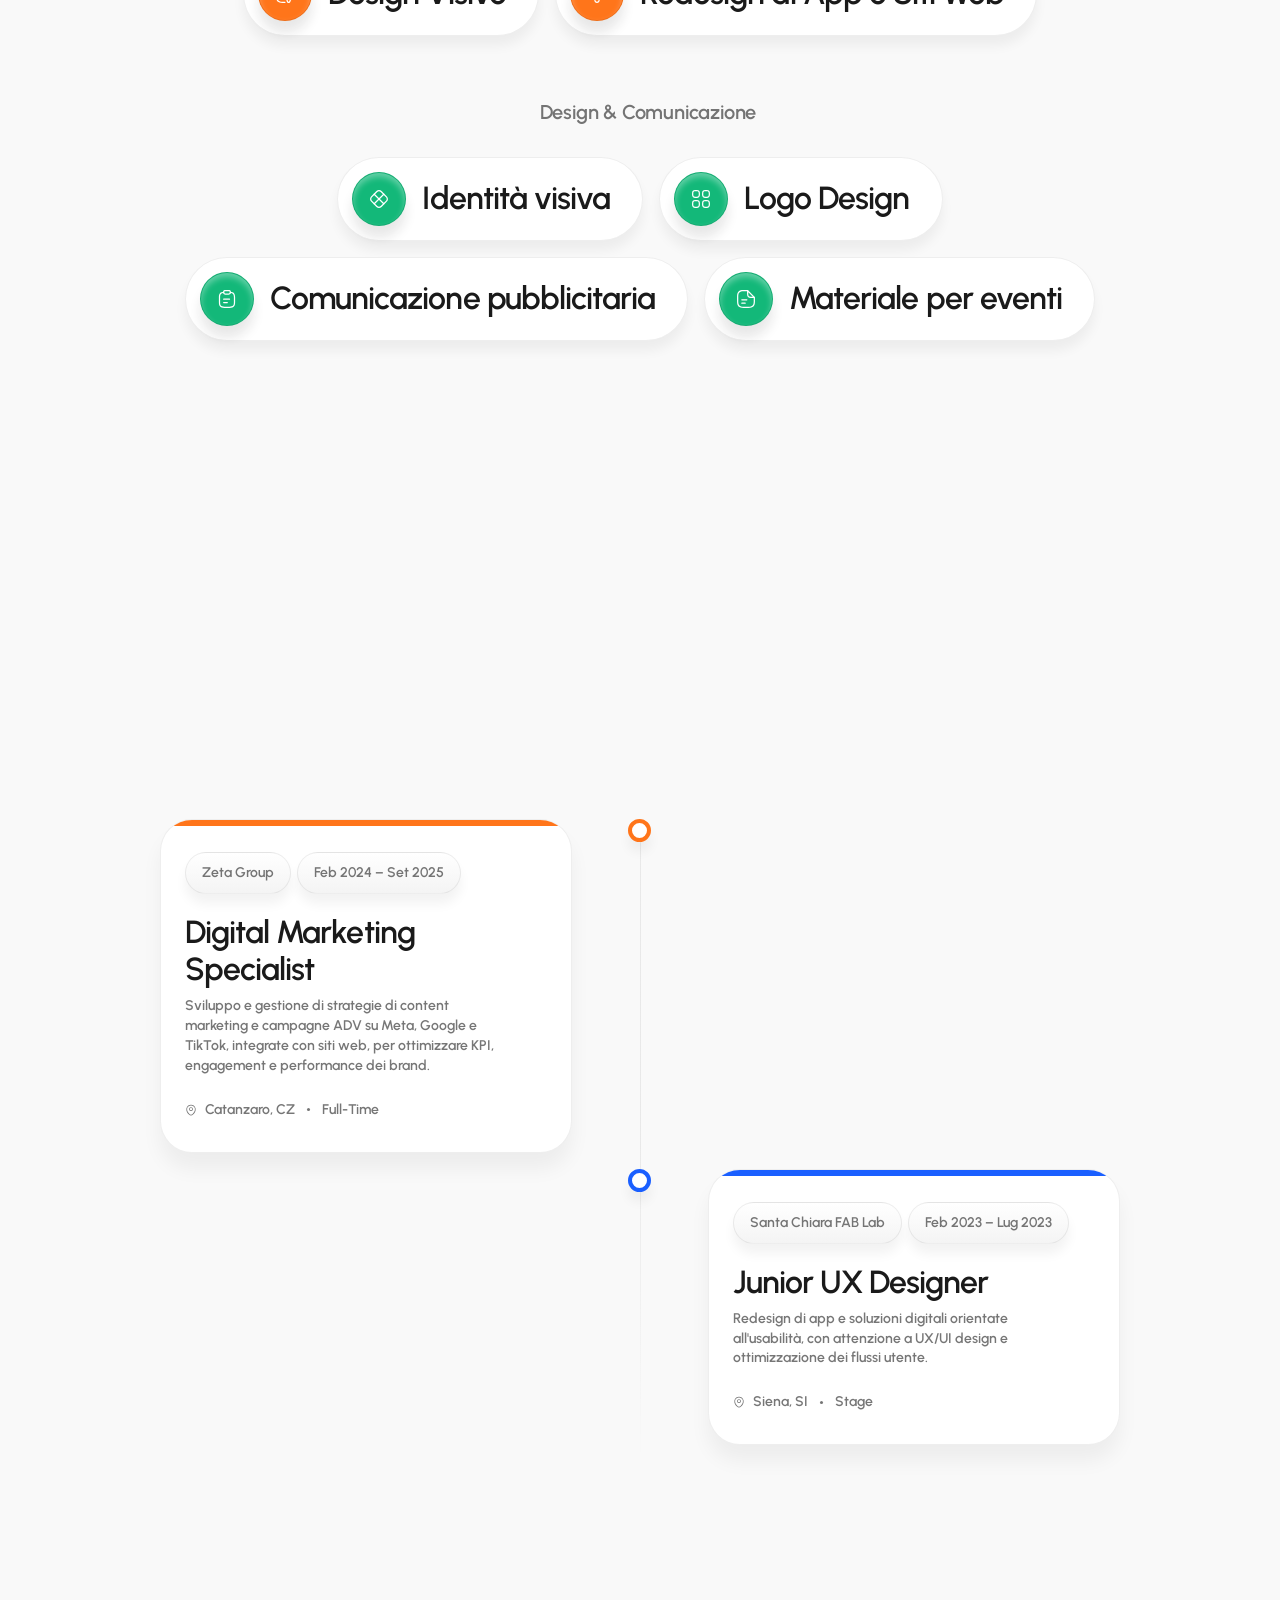
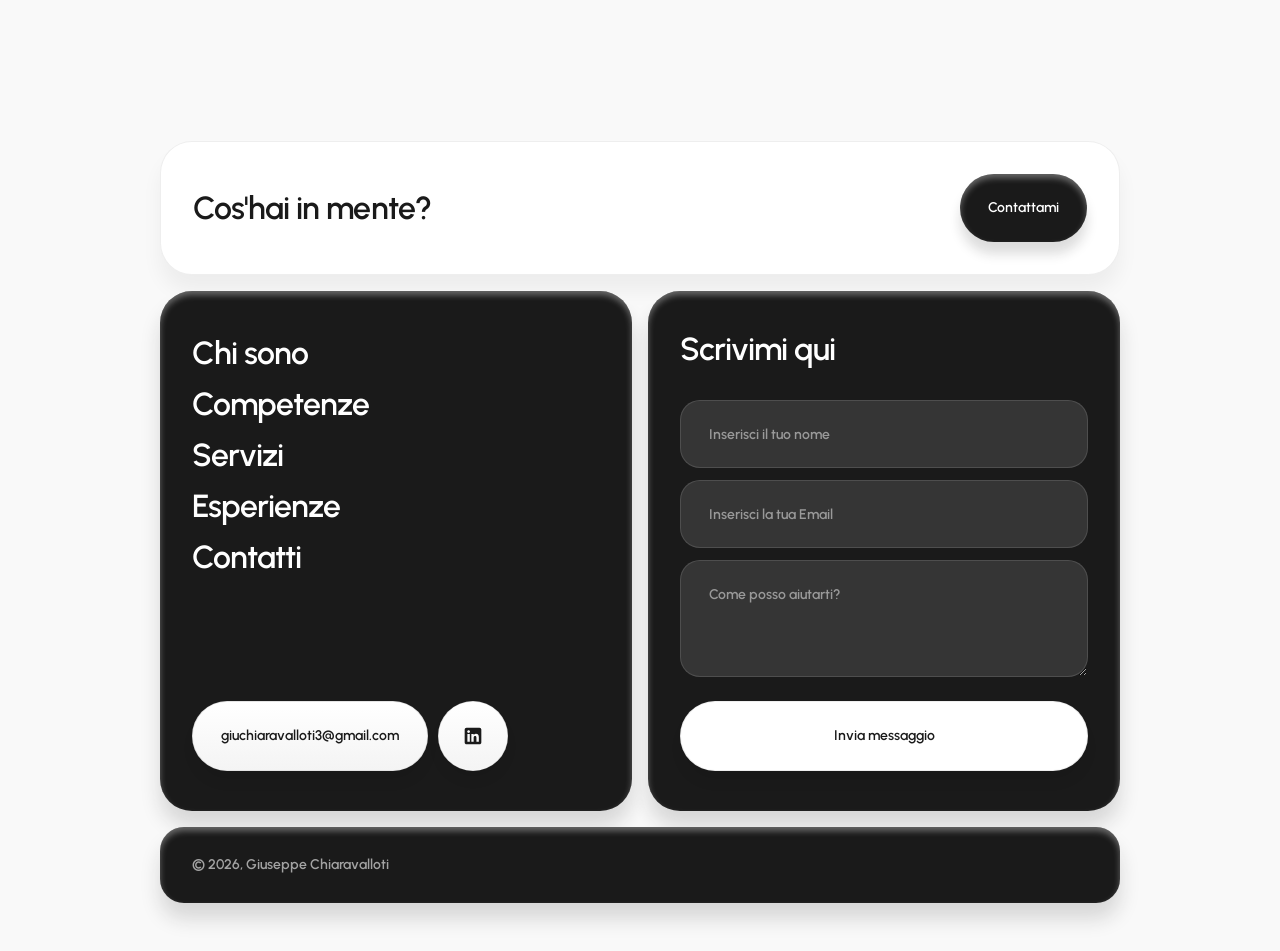
==== commit 639ae332: "modifiche sito web personale" ====
--- a/index.html
+++ b/index.html
@@ -3,7 +3,7 @@
 
 <head>
     <meta charset="utf-8">
-    <title>Giuseppe Chiaravalloti – Designer & Communication Strategist</title>
+    <title>Giuseppe Chiaravalloti – Design & Communication</title>
 
     <!-- Meta Description -->
     <meta name="description"
@@ -11,7 +11,7 @@
 
     <!-- Open Graph -->
     <meta property="og:type" content="website">
-    <meta property="og:title" content="Giuseppe Chiaravalloti – Designer & Communication Strategist">
+    <meta property="og:title" content="Giuseppe Chiaravalloti – Desing & Comunication">
     <meta property="og:description"
         content="Social Media Manager, Digital Marketing, Designer e Communication Specialist. Specializzato in strategie di comunicazione, branding e design per il marketing digitale.">
     <meta property="og:image" content="https://giuseppechiaravalloti.art/images/Anteprima.png">
@@ -19,7 +19,7 @@
 
     <!-- Twitter Card -->
     <meta name="twitter:card" content="summary_large_image">
-    <meta property="twitter:title" content="Giuseppe Chiaravalloti – Designer & Communication Strategist">
+    <meta property="twitter:title" content="Giuseppe Chiaravalloti – Desing & Comunication">
     <meta property="twitter:description"
         content="Social Media Manager, Digital Marketing, Designer e Communication Specialist. Specializzato in strategie di comunicazione, branding e design per il marketing digitale.">
     <meta property="twitter:image" content="https://giuseppechiaravalloti.art/images/Anteprima.png">
@@ -73,7 +73,7 @@
                             src="images/gc.png" loading="lazy" alt="Giuseppe Chiaravalloti" class="logo-person-image">
                         <div class="logo-person-info">
                             <div class="semibold-s">Giuseppe Chiaravalloti</div>
-                            <div class="semibold-xs logo-person-position">Designer & Communication Strategist</div>
+                            <div class="semibold-xs logo-person-position">Desing & Comunication</div>
                         </div>
                     </a>
                     <div class="logo-icon-button"><a data-wf--icon-button--variant="small"
@@ -107,21 +107,18 @@
                     <div class="nav-menu">
                         <div class="nav-menu-items"><a data-wf--menu-item--variant="nav" href="#about"
                                 class="menu-item w-variant-6e9aa1ab-8704-d00c-4b8d-5a12211e1586 w-inline-block">
-                                <div class="menu-item-text w-variant-6e9aa1ab-8704-d00c-4b8d-5a12211e1586">Mi presento
+                                <div class="menu-item-text w-variant-6e9aa1ab-8704-d00c-4b8d-5a12211e1586">Chi sono
                                 </div>
                             </a><a data-wf--menu-item--variant="nav" href="#skill"
                                 class="menu-item w-variant-6e9aa1ab-8704-d00c-4b8d-5a12211e1586 w-inline-block">
-                                <div class="menu-item-text w-variant-6e9aa1ab-8704-d00c-4b8d-5a12211e1586">Skill &
-                                    Software</div>
+                                <div class="menu-item-text w-variant-6e9aa1ab-8704-d00c-4b8d-5a12211e1586">Competenze
+                                </div>
                             </a><a data-wf--menu-item--variant="nav" href="#services"
                                 class="menu-item w-variant-6e9aa1ab-8704-d00c-4b8d-5a12211e1586 w-inline-block">
-                                <div class="menu-item-text w-variant-6e9aa1ab-8704-d00c-4b8d-5a12211e1586">Come posso
-                                    aiutarti?
-                                </div>
+                                <div class="menu-item-text w-variant-6e9aa1ab-8704-d00c-4b8d-5a12211e1586">Servizi</div>
                             </a><a data-wf--menu-item--variant="nav" href="#experience"
                                 class="menu-item w-variant-6e9aa1ab-8704-d00c-4b8d-5a12211e1586 w-inline-block">
-                                <div class="menu-item-text w-variant-6e9aa1ab-8704-d00c-4b8d-5a12211e1586">Le mie
-                                    esperienze
+                                <div class="menu-item-text w-variant-6e9aa1ab-8704-d00c-4b8d-5a12211e1586">Esperienze
                                 </div>
                             </a><a data-wf--menu-item--variant="nav" href="#contact"
                                 class="menu-item w-variant-6e9aa1ab-8704-d00c-4b8d-5a12211e1586 w-inline-block">
@@ -157,7 +154,7 @@
             <div class="hero-content">
                 <div class="hero-offer">
                     <div class="hero-heading">
-                        <h1 class="h1">Giuseppe<br>Chiaravalloti®</h1>
+                        <h1 class="h1">Giuseppe<br>Chiaravalloti</h1>
                     </div>
                     <div class="buttons-wrapper"><a data-wf--button--variant="primary"
                             href="mailto:giuseppechiaravalloti3@gmail.com?subject=Ciao!" class="button w-inline-block">
@@ -165,7 +162,7 @@
                             <div class="button-background"></div>
                         </a><a data-wf--button--variant="secondary" href="#works"
                             class="button w-variant-382221c4-5720-5285-ed6e-a2be61dc1132 w-inline-block">
-                            <div class="semibold-s button-text">Esplora i miei progetti</div>
+                            <div class="semibold-s button-text">Progetti</div>
                             <div class="button-background w-variant-382221c4-5720-5285-ed6e-a2be61dc1132"></div>
                         </a></div>
                 </div>
@@ -176,7 +173,7 @@
                                     src="images/67dbf814800e4647a624cf1b_Brush.svg" loading="lazy" alt=""
                                     class="icon-block-media"></div>
                             <div class="industrty-block-heading">
-                                <h3 class="h3 industry-block-name">Social Media<br>Communication</h3>
+                                <h3 class="h3 industry-block-name">Social Media<br>Strategy</h3>
                             </div>
                             <div class="industry-block-line"></div>
                         </div>
@@ -188,7 +185,7 @@
                                     src="images/67dbf823018d9fdacc6f674a_Magic%20Pen.svg" loading="lazy" alt=""
                                     class="icon-block-media"></div>
                             <div class="industrty-block-heading">
-                                <h3 class="h3 industry-block-name">UX/UI<br>Design</h3>
+                                <h3 class="h3 industry-block-name">UX<br>Design</h3>
                             </div>
                             <div class="industry-block-line w-variant-f71ad031-af63-308a-8193-2f28d2c75262"></div>
                         </div>
@@ -197,8 +194,7 @@
                         <div data-wf--industry-block--variant="green" class="industry-block">
                             <div data-wf--icon-block--variant="green"
                                 class="icon-block w-variant-0ed7c6b6-8130-fc1e-514a-2c03df56a5c0"><img
-                                    src="images/67dbf81426898258e753dcc7_Color%20Swatch.svg" loading="lazy" alt=""
-                                    class="icon-block-media"></div>
+                                    src="images/ads.svg" loading="lazy" alt="" class="icon-block-media"></div>
                             <div class="industrty-block-heading">
                                 <h3 class="h3 industry-block-name">Digital<br>Marketing</h3>
                             </div>
@@ -214,24 +210,18 @@
             <div class="section-content">
                 <div class="section-heading center-heading">
                     <div class="heading-wrapper center-heading">
-                        <h2 class="h2">Mi presento</h2>
-                        <p class="handwritten heading-left-caption">Something about me</p>
+                        <h2 class="h2">Chi sono</h2>
                     </div>
                 </div>
                 <div class="about-info">
                     <div class="about-info-blocks">
                         <div data-wf--info-block--variant="left" class="info-block">
-                            <div class="semibold-s info-block-name">Età:</div>
-                            <div class="semibold-l info-block-value">26 anni</div>
+                            <div class="semibold-s info-block-name">Ambito:</div>
+                            <div class="semibold-l info-block-value">Comunicazione & Social Media</div>
                         </div>
                         <div data-wf--info-block--variant="left" class="info-block">
-                            <div class="semibold-s info-block-name">Focus:</div>
-                            <div class="semibold-l info-block-value">Social & Comunicazione</div>
-                        </div>
-                        <div data-wf--info-block--variant="left" class="info-block">
-                            <div class="semibold-s info-block-name">Studi:</div>
-                            <div class="semibold-l info-block-value">(LM) Experience Design <br> (LT) Design per la
-                                comunicazione </div>
+                            <div class="semibold-s info-block-name">Lingue:</div>
+                            <div class="semibold-l info-block-value">Italiano <br> Inglese (B2)</div>
                         </div>
                     </div><img src="images/minigc.png" loading="lazy"
                         id="w-node-_8d1a3b84-7967-f3fd-42db-723978cef5bf-a6fded02" alt="Giuseppe Chiaravalloti"
@@ -239,18 +229,15 @@
                     <div id="w-node-f19b1a86-9dea-1840-303c-07d2718aea40-a6fded02" class="about-info-blocks">
                         <div data-wf--info-block--variant="right"
                             class="info-block w-variant-c6723cf6-f98c-16bb-aef3-a9a5ed6363b9">
-                            <div class="semibold-s info-block-name">Lingue:</div>
-                            <div class="semibold-l info-block-value">Italiano <br> Inglese (B2) </div>
-                        </div>
-                        <div data-wf--info-block--variant="right"
-                            class="info-block w-variant-c6723cf6-f98c-16bb-aef3-a9a5ed6363b9">
-                            <div class="semibold-s info-block-name">Dove sono:</div>
+                            <div class="semibold-s info-block-name">Sede:</div>
                             <div class="semibold-l info-block-value">Calabria, Italia</div>
                         </div>
-                        <div data-wf--info-block--variant="right"
-                            class="info-block w-variant-c6723cf6-f98c-16bb-aef3-a9a5ed6363b9">
-                            <div class="semibold-s info-block-name">Core:</div>
-                            <div class="semibold-l info-block-value">User Centered Design</div>
+                        <div class="info-block w-variant-c6723cf6-f98c-16bb-aef3-a9a5ed6363b9">
+                            <div class="semibold-s info-block-name">Formazione:</div>
+                            <div class="semibold-l info-block-value">
+                                <div class="degree-line">Laurea Magistrale in Experience Design</div>
+                                <div class="degree-line">Laurea Triennale in Design della Comunicazione</div>
+                            </div>
                         </div>
                     </div>
                 </div>
@@ -259,9 +246,9 @@
     <section id="skill" class="section">
         <div class="w-layout-blockcontainer container w-container">
             <div class="section-content">
-                <div class="section-heading">
-                    <div class="heading-wrapper">
-                        <h2 class="h2">Skill & Software</h2>
+                <div class="section-heading center-heading">
+                    <div class="heading-wrapper center-heading">
+                        <h2 class="h2">Competenze</h2>
                     </div>
                 </div>
                 <div class="rotated-blocks skill-blocks">
@@ -272,19 +259,16 @@
                             </div>
                             <div class="skill-items">
                                 <div class="skill-item">
-                                    <div class="semibold-m">Social Media Communication</div>
+                                    <div class="semibold-m">Gestione Social Media</div>
                                 </div>
                                 <div class="skill-item">
-                                    <div class="semibold-m">Social Identity</div>
+                                    <div class="semibold-m">Branding & Identità visiva</div>
                                 </div>
                                 <div class="skill-item">
-                                    <div class="semibold-m">Branding & Visual Identity</div>
+                                    <div class="semibold-m">Progettazione UX</div>
                                 </div>
                                 <div class="skill-item">
-                                    <div class="semibold-m">UX Strategy</div>
-                                </div>
-                                <div class="skill-item">
-                                    <div class="semibold-m">Website & App Prototyping</div>
+                                    <div class="semibold-m">Prototipazione siti e app</div>
                                 </div>
                             </div>
                         </div>
@@ -293,23 +277,20 @@
                         <div data-wf--skill-block--variant="blue"
                             class="skill-block w-variant-d8dfce16-dac7-6012-5a84-a44c383e3874">
                             <div class="skill-block-header">
-                                <div class="semibold-s">Digital Marketing</div>
+                                <div class="semibold-s">Marketing</div>
                             </div>
                             <div class="skill-items">
                                 <div class="skill-item">
-                                    <div class="semibold-m">Social ADS</div>
+                                    <div class="semibold-m">Campagne pubblicitarie</div>
                                 </div>
                                 <div class="skill-item">
-                                    <div class="semibold-m">KPI Analisys</div>
+                                    <div class="semibold-m">Analisi dati</div>
                                 </div>
                                 <div class="skill-item">
-                                    <div class="semibold-m">Content Strategy</div>
+                                    <div class="semibold-m">Strategia contenuti</div>
                                 </div>
                                 <div class="skill-item">
-                                    <div class="semibold-m">Email Marketing </div>
-                                </div>
-                                <div class="skill-item">
-                                    <div class="semibold-m">Copy Writing</div>
+                                    <div class="semibold-m">Email Marketing</div>
                                 </div>
                             </div>
                         </div>
@@ -318,7 +299,7 @@
                         <div data-wf--skill-block--variant="green"
                             class="skill-block w-variant-578e06c4-4dcb-2c68-87c3-b366f6ea326d">
                             <div class="skill-block-header">
-                                <div class="semibold-s">Tools</div>
+                                <div class="semibold-s">Strumenti</div>
                             </div>
                             <div class="skill-items">
                                 <div class="skill-item">
@@ -331,25 +312,13 @@
                                     <div class="semibold-m">Visual Studio Code</div>
                                 </div>
                                 <div class="skill-item">
-                                    <div class="semibold-m">Wordpress</div>
-                                </div>
-                                <div class="skill-item">
-                                    <div class="semibold-m">Mailchimp</div>
-                                </div>
-                            </div>
-                        </div>
-                    </div>
-                </div>
-                <!--<div class="cta-banner">
-                    <h3 class="h3 cta-banner-heading">Hai un'idea?</h3>
-                    <div class="buttons-wrapper"><a data-wf--button--variant="primary"
-                            href="mailto:giuseppechiaravalloti3@gmail.com?subject=Ciao!" class="button w-inline-block">
-                            <div class="semibold-s button-text">Contattami</div>
-                            <div class="button-background"></div>
-                        </a>
-                    </div>-->
-            </div>
-        </div>
+                                    <div class="semibold-m">WordPress</div>
+                                </div>
+                            </div>
+                        </div>
+                    </div>
+                </div>
+            </div>
         </div>
     </section>
     <section id="works" class="section">
@@ -357,8 +326,8 @@
             <div class="section-content">
                 <div class="section-heading center-heading">
                     <div class="heading-wrapper center-heading">
-                        <h2 class="h2">Alcuni progetti</h2>
-                        <p class="handwritten heading-right-caption">Contattami per ulteriori informazioni!</p>
+                        <h2 class="h2">Progetti</h2>
+                        <!-- <p class="handwritten heading-right-caption">Contattami per ulteriori informazioni!</p> -->
                     </div>
                 </div>
                 <div class="works-list-wrapper w-dyn-list">
@@ -377,7 +346,7 @@
                                             class="pill w-variant-e82741cb-cac9-98bb-5421-fe985df79575">
                                             <div class="pill-shape w-variant-e82741cb-cac9-98bb-5421-fe985df79575">
                                             </div>
-                                            <div class="semibold-s">Digital Rebranding</div>
+                                            <div class="semibold-s">Rebranding</div>
                                         </div>
                                     </div>
                                 </div>
@@ -399,7 +368,7 @@
                                             class="pill w-variant-e82741cb-cac9-98bb-5421-fe985df79575">
                                             <div class="pill-shape w-variant-e82741cb-cac9-98bb-5421-fe985df79575">
                                             </div>
-                                            <div class="semibold-s">Concept Branding</div>
+                                            <div class="semibold-s">Concept Design</div>
                                         </div>
                                     </div>
                                 </div>
@@ -420,7 +389,7 @@
                                             class="pill w-variant-e82741cb-cac9-98bb-5421-fe985df79575">
                                             <div class="pill-shape w-variant-e82741cb-cac9-98bb-5421-fe985df79575">
                                             </div>
-                                            <div class="semibold-s">UI Redesign</div>
+                                            <div class="semibold-s">Redesign</div>
                                         </div>
                                     </div>
                                 </div>
@@ -443,7 +412,7 @@
                                             class="pill w-variant-e82741cb-cac9-98bb-5421-fe985df79575">
                                             <div class="pill-shape w-variant-e82741cb-cac9-98bb-5421-fe985df79575">
                                             </div>
-                                            <div class="semibold-s">2026</div>
+                                            <div class="semibold-s">2027</div>
                                         </div>
                                     </div>
                                 </div>
@@ -523,14 +492,14 @@
     <section id="services" class="section">
         <div class="w-layout-blockcontainer container w-container">
             <div class="section-content medium-content-gap">
-                <div class="section-heading">
-                    <div class="heading-wrapper">
-                        <h2 class="h2">Come posso aiutarti?</h2>
+                <div class="section-heading center-heading">
+                    <div class="heading-wrapper center-heading">
+                        <h2 class="h2">Servizi</h2>
                     </div>
                 </div>
                 <div class="service-category">
                     <div class="servic-category-name">
-                        <div class="semibold-m">Digital & Social Media Marketing</div>
+                        <div class="semibold-m">Social Media Marketing</div>
                     </div>
                     <div class="service-blocks">
                         <div data-wf--service-block--variant="blue" class="service-block">
@@ -538,34 +507,27 @@
                                 <img src="images/67dc48e61d621a5add54d35c_Size.svg" loading="lazy" alt=""
                                     class="service-block-icon">
                             </div>
-                            <div class="semibold-l">Strategia Editoriale & Content Planning</div>
+                            <div class="semibold-l">Creazione contenuti</div>
                         </div>
                         <div data-wf--service-block--variant="blue" class="service-block">
                             <div class="service-block-icon-wrapper w-variant-587c9257-2803-7694-7f51-2846242498c7">
                                 <img src="images/67dc498e96e7b817307b0573_Document%20Text.svg" loading="lazy" alt=""
                                     class="service-block-icon">
                             </div>
-                            <div class="semibold-l">Campagne Social Adv</div>
+                            <div class="semibold-l">Campagne pubblicitarie</div>
                         </div>
                         <div data-wf--service-block--variant="blue" class="service-block">
                             <div class="service-block-icon-wrapper w-variant-587c9257-2803-7694-7f51-2846242498c7">
                                 <img src="images/67dc48c555bcf2fcd1c8ee1d_Color%20Filter.svg" loading="lazy" alt=""
                                     class="service-block-icon">
                             </div>
-                            <div class="semibold-l">Content Creation</div>
+                            <div class="semibold-l">Analisi dei Risultati</div>
                         </div>
                         <div data-wf--service-block--variant="blue" class="service-block">
                             <div class="service-block-icon-wrapper w-variant-587c9257-2803-7694-7f51-2846242498c7">
                                 <img src="images/67dc48c5ed515e0831fc0df4_Blend.svg" loading="lazy" alt=""
                                     class="service-block-icon">
                             </div>
-                            <div class="semibold-l">Report & Analisi dei KPI</div>
-                        </div>
-                        <div data-wf--service-block--variant="blue" class="service-block">
-                            <div class="service-block-icon-wrapper w-variant-587c9257-2803-7694-7f51-2846242498c7">
-                                <img src="images/67dc48c596e7b8173079ee91_Star.svg" loading="lazy" alt=""
-                                    class="service-block-icon">
-                            </div>
                             <div class="semibold-l">Email Marketing</div>
                         </div>
                     </div>
@@ -573,44 +535,32 @@
                 <div class="services-info">
                     <div class="service-category">
                         <div class="servic-category-name">
-                            <div class="semibold-m">UX/UI Design</div>
+                            <div class="semibold-m">Design di siti e app</div>
                         </div>
                         <div class="service-blocks">
                             <div data-wf--service-block--variant="orange" class="service-block">
                                 <div class="service-block-icon-wrapper"><img
                                         src="images/67dc472876c638602f92083f_User%20Search.svg" loading="lazy" alt=""
                                         class="service-block-icon"></div>
-                                <div class="semibold-l">User Research</div>
+                                <div class="semibold-l">User Map</div>
                             </div>
                             <div data-wf--service-block--variant="orange" class="service-block">
                                 <div class="service-block-icon-wrapper"><img
                                         src="images/67dc4728a903e062c152125c_Gallery.svg" loading="lazy" alt=""
                                         class="service-block-icon"></div>
-                                <div class="semibold-l">Wireframing</div>
+                                <div class="semibold-l">Wireframe & Prototipazione</div>
                             </div>
                             <div data-wf--service-block--variant="orange" class="service-block">
                                 <div class="service-block-icon-wrapper"><img
                                         src="images/67dc4728ae584e1619efecc8_Mouse%20Square.svg" loading="lazy" alt=""
                                         class="service-block-icon"></div>
-                                <div class="semibold-l">Prototyping</div>
+                                <div class="semibold-l">Design Visivo</div>
                             </div>
                             <div data-wf--service-block--variant="orange" class="service-block">
                                 <div class="service-block-icon-wrapper"><img
                                         src="images/67dc4728ae584e1619efecbf_Brush%202.svg" loading="lazy" alt=""
                                         class="service-block-icon"></div>
-                                <div class="semibold-l">Visual Design</div>
-                            </div>
-                            <div data-wf--service-block--variant="orange" class="service-block">
-                                <div class="service-block-icon-wrapper"><img
-                                        src="images/67dc472809b9445415af20d0_Grid.svg" loading="lazy" alt=""
-                                        class="service-block-icon"></div>
-                                <div class="semibold-l">Web Design</div>
-                            </div>
-                            <div data-wf--service-block--variant="orange" class="service-block">
-                                <div class="service-block-icon-wrapper"><img
-                                        src="images/67dc472850aea72e5656fb7e_Monitor.svg" loading="lazy" alt=""
-                                        class="service-block-icon"></div>
-                                <div class="semibold-l">App Design</div>
+                                <div class="semibold-l">Redesign di App e Siti Web</div>
                             </div>
                         </div>
                     </div>
@@ -624,7 +574,7 @@
                                     <img src="images/67dc498fe64bc5d9265b96c6_Main%20Component.svg" loading="lazy"
                                         alt="" class="service-block-icon">
                                 </div>
-                                <div class="semibold-l">Visual Identity</div>
+                                <div class="semibold-l">Identità visiva</div>
                             </div>
                             <div data-wf--service-block--variant="green" class="service-block">
                                 <div class="service-block-icon-wrapper w-variant-c5a30e79-d298-4b5b-9e91-2af6d37e04c5">
@@ -638,20 +588,19 @@
                                     <img src="images/67dc498ee55457731a2ba0f6_Clipboard%20Text.svg" loading="lazy"
                                         alt="" class="service-block-icon">
                                 </div>
-                                <div class="semibold-l">Comunicaizone Pubblicitaria</div>
+                                <div class="semibold-l">Comunicazione pubblicitaria</div>
                             </div>
                             <div data-wf--service-block--variant="green" class="service-block">
                                 <div class="service-block-icon-wrapper w-variant-c5a30e79-d298-4b5b-9e91-2af6d37e04c5">
                                     <img src="images/67dc498e96e7b817307b0573_Document%20Text.svg" loading="lazy" alt=""
                                         class="service-block-icon">
                                 </div>
-                                <div class="semibold-l">Visual Merchandising</div>
-                            </div>
-                        </div>
-                    </div>
-                </div>
-            </div>
-        </div>
+                                <div class="semibold-l">Materiale per eventi</div>
+                            </div>
+                        </div>
+                    </div>
+                </div>
+            </div>
         </div>
     </section>
     <section id="experience" class="section">
@@ -659,7 +608,7 @@
             <div class="section-content big-content-gap">
                 <div class="section-heading center-heading">
                     <div class="heading-wrapper center-heading">
-                        <h2 class="h2">Le mie esperienze</h2>
+                        <h2 class="h2">Esperienze</h2>
                     </div>
                 </div>
                 <div class="experience-blocks">
@@ -676,8 +625,10 @@
                             </div>
                             <div class="experience-info">
                                 <h3 class="h3">Digital Marketing Specialist</h3>
-                                <p class="semibold-s experience-description">Sviluppo e gestione di strategie di content
-                                    marketing e campagne ADV su Meta, Google e TikTok, integrate con siti web, per
+                                <p class="semibold-s experience-description">Sviluppo e gestione di
+                                    strategie di content
+                                    marketing e campagne ADV su Meta, Google e TikTok, integrate con siti
+                                    web, per
                                     ottimizzare KPI, engagement e performance dei brand.</p>
                             </div>
                         </div>
@@ -785,8 +736,10 @@
                             </div>
                             <div class="experience-info">
                                 <h3 class="h3">Junior UX Designer</h3>
-                                <p class="semibold-s experience-description">Redesign di app e soluzioni digitali
-                                    orientate all'usabilità, con attenzione a UX/UI design e ottimizzazione dei flussi
+                                <p class="semibold-s experience-description">Redesign di app e soluzioni
+                                    digitali
+                                    orientate all'usabilità, con attenzione a UX/UI design e ottimizzazione
+                                    dei flussi
                                     utente.</p>
                             </div>
                         </div>
@@ -799,7 +752,8 @@
                             <div class="experience-block-info-divider"></div>
                             <div class="semibold-s">Stage</div>
                         </div>
-                        <div class="experience-block-line w-variant-b1f0c514-459d-38a3-58f0-5bbc7b806f3d"></div>
+                        <div class="experience-block-line w-variant-b1f0c514-459d-38a3-58f0-5bbc7b806f3d">
+                        </div>
                     </div>
                     <div class="spacer"></div>
                     <div class="spacer"></div>
@@ -1113,7 +1067,7 @@
         <div class="w-layout-blockcontainer container w-container">
             <div class="footer-content">
                 <div class="cta-banner">
-                    <h3 class="h3 cta-banner-heading">Cos'hai in mente? <Br> Parliamone!</h3>
+                    <h3 class="h3 cta-banner-heading">Cos'hai in mente?</h3>
                     <div class="buttons-wrapper"><a data-wf--button--variant="primary"
                             href="mailto:giuseppechiaravalloti3@gmail.com?subject=Ciao!" class="button w-inline-block">
                             <div class="semibold-s button-text">Contattami</div>
@@ -1124,15 +1078,15 @@
                     <div class="footer-block">
                         <div class="footer-menu"><a data-wf--menu-item--variant="footer" href="#about"
                                 class="menu-item w-inline-block">
-                                <div class="menu-item-text">Mi presento</div>
+                                <div class="menu-item-text">Chi sono</div>
                             </a><a data-wf--menu-item--variant="footer" href="#skill" class="menu-item w-inline-block">
-                                <div class="menu-item-text">Skill & Software</div>
+                                <div class="menu-item-text">Competenze</div>
                             </a><a data-wf--menu-item--variant="footer" href="#services"
                                 class="menu-item w-inline-block">
-                                <div class="menu-item-text">Come posso aiutarti?</div>
+                                <div class="menu-item-text">Servizi</div>
                             </a><a data-wf--menu-item--variant="footer" href="#experience"
                                 class="menu-item w-inline-block">
-                                <div class="menu-item-text">Le mie esperienze</div>
+                                <div class="menu-item-text">Esperienze</div>
                             </a><a data-wf--menu-item--variant="footer" href="#contact"
                                 class="menu-item w-inline-block">
                                 <div class="menu-item-text">Contatti</div>
@@ -1141,7 +1095,8 @@
                                 href="mailto:giuseppechiaravalloti3@gmail.com?subject=Ciao!"
                                 class="button w-variant-382221c4-5720-5285-ed6e-a2be61dc1132 w-inline-block">
                                 <div class="semibold-s button-text">giuchiaravalloti3@gmail.com</div>
-                                <div class="button-background w-variant-382221c4-5720-5285-ed6e-a2be61dc1132"></div>
+                                <div class="button-background w-variant-382221c4-5720-5285-ed6e-a2be61dc1132">
+                                </div>
                             </a>
                             <div class="social-icons"><a data-wf--icon-button--variant="large"
                                     href="https://www.linkedin.com/in/giuseppe-chiaravalloti-9453481a0/" target="_blank"
@@ -1175,7 +1130,8 @@
                             </form>
                             <div class="success-message w-form-done">
                                 <div class="success-message-content">
-                                    <div class="semibold-m success-message-text">Il tuo messaggio è stato inviato!</div>
+                                    <div class="semibold-m success-message-text">Il tuo messaggio è stato
+                                        inviato!</div>
                                 </div>
                             </div>
                             <div class="error-message w-form-fail">
--- a/css/style.css
+++ b/css/style.css
@@ -2,6 +2,23 @@
   -webkit-text-size-adjust: 100%;
   -ms-text-size-adjust: 100%;
   font-family: sans-serif;
+}
+
+#works.section {
+    padding: 70px 0;
+}
+
+.service-category {
+    align-items: center;
+}
+
+.servic-category-name {
+    text-align: center;
+}
+
+.degree-line + .degree-line {
+    margin-top: 6px;
+    display: block;
 }
 
 body {
@@ -3201,7 +3218,7 @@
   grid-column-gap: 16px;
   grid-row-gap: 16px;
   flex-flow: wrap;
-  justify-content: flex-start;
+  justify-content: center;
   align-items: flex-start;
   width: 100%;
   max-width: 920px;
